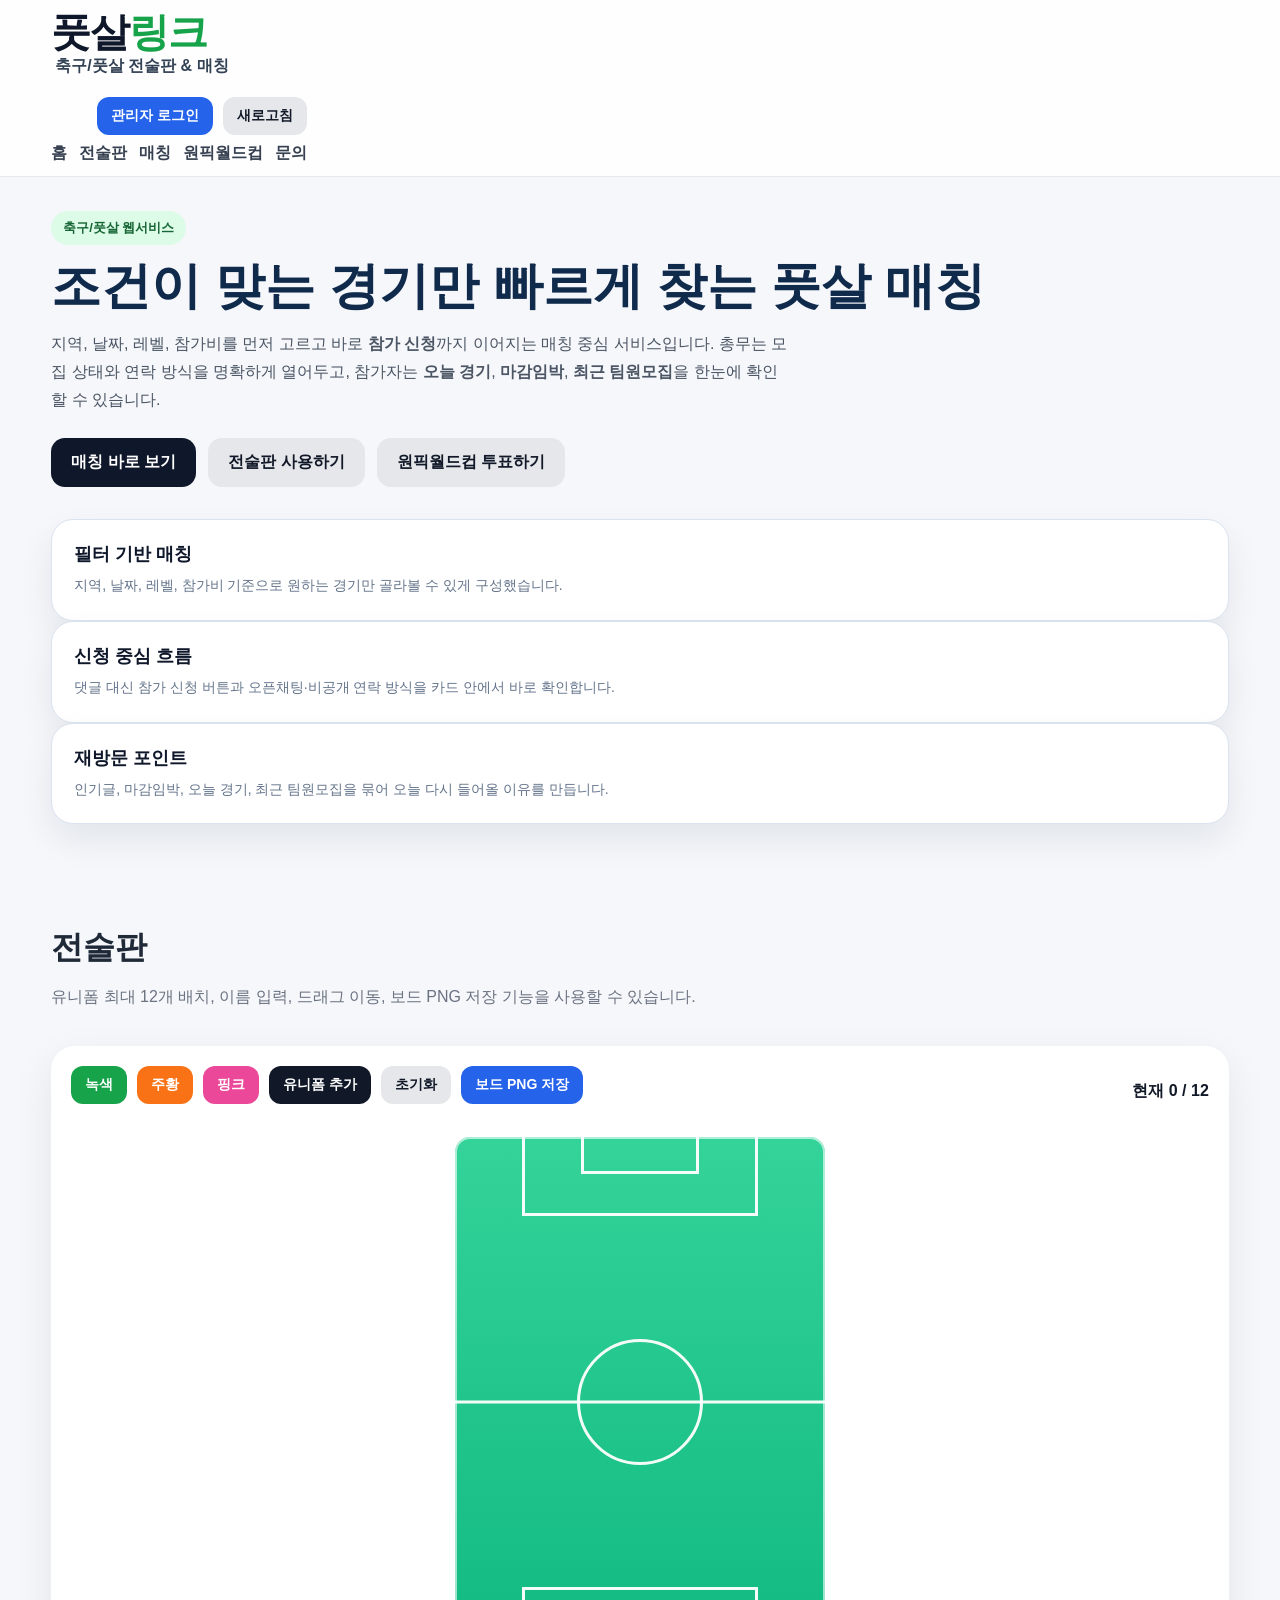
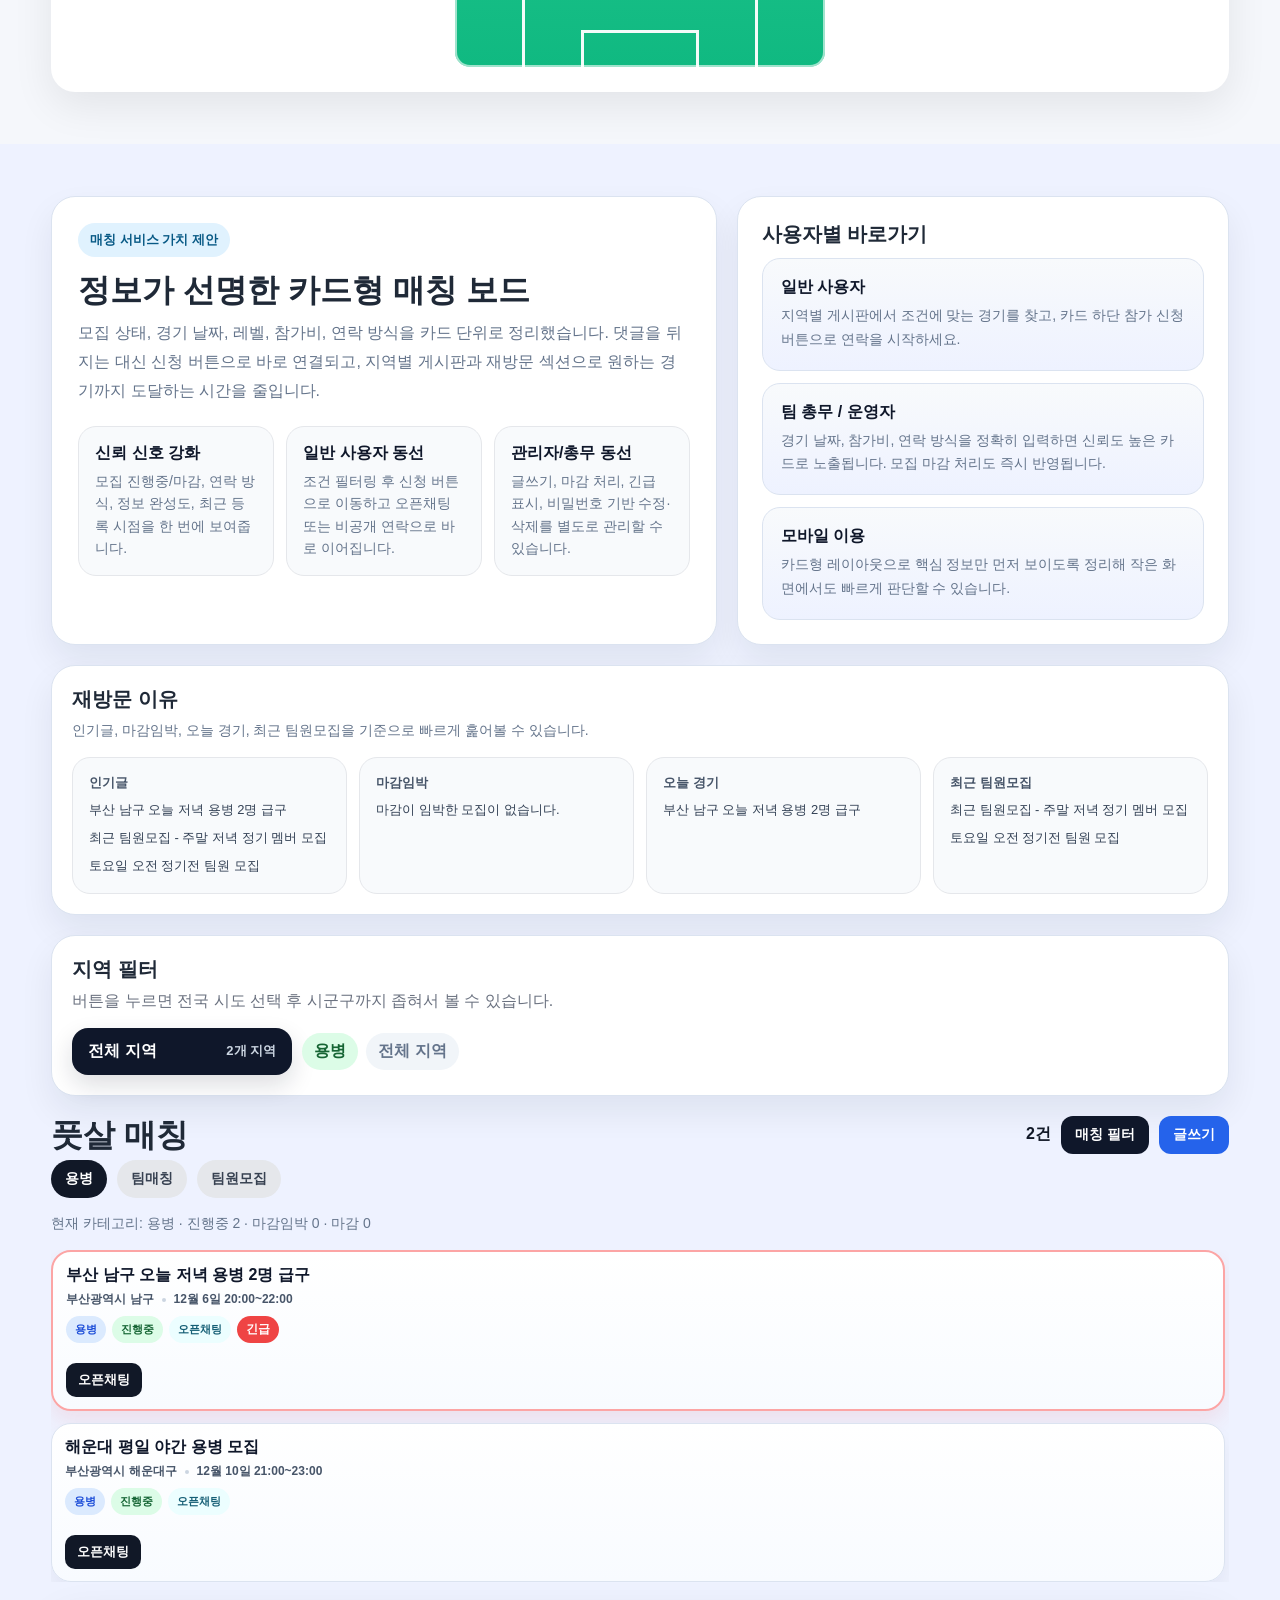
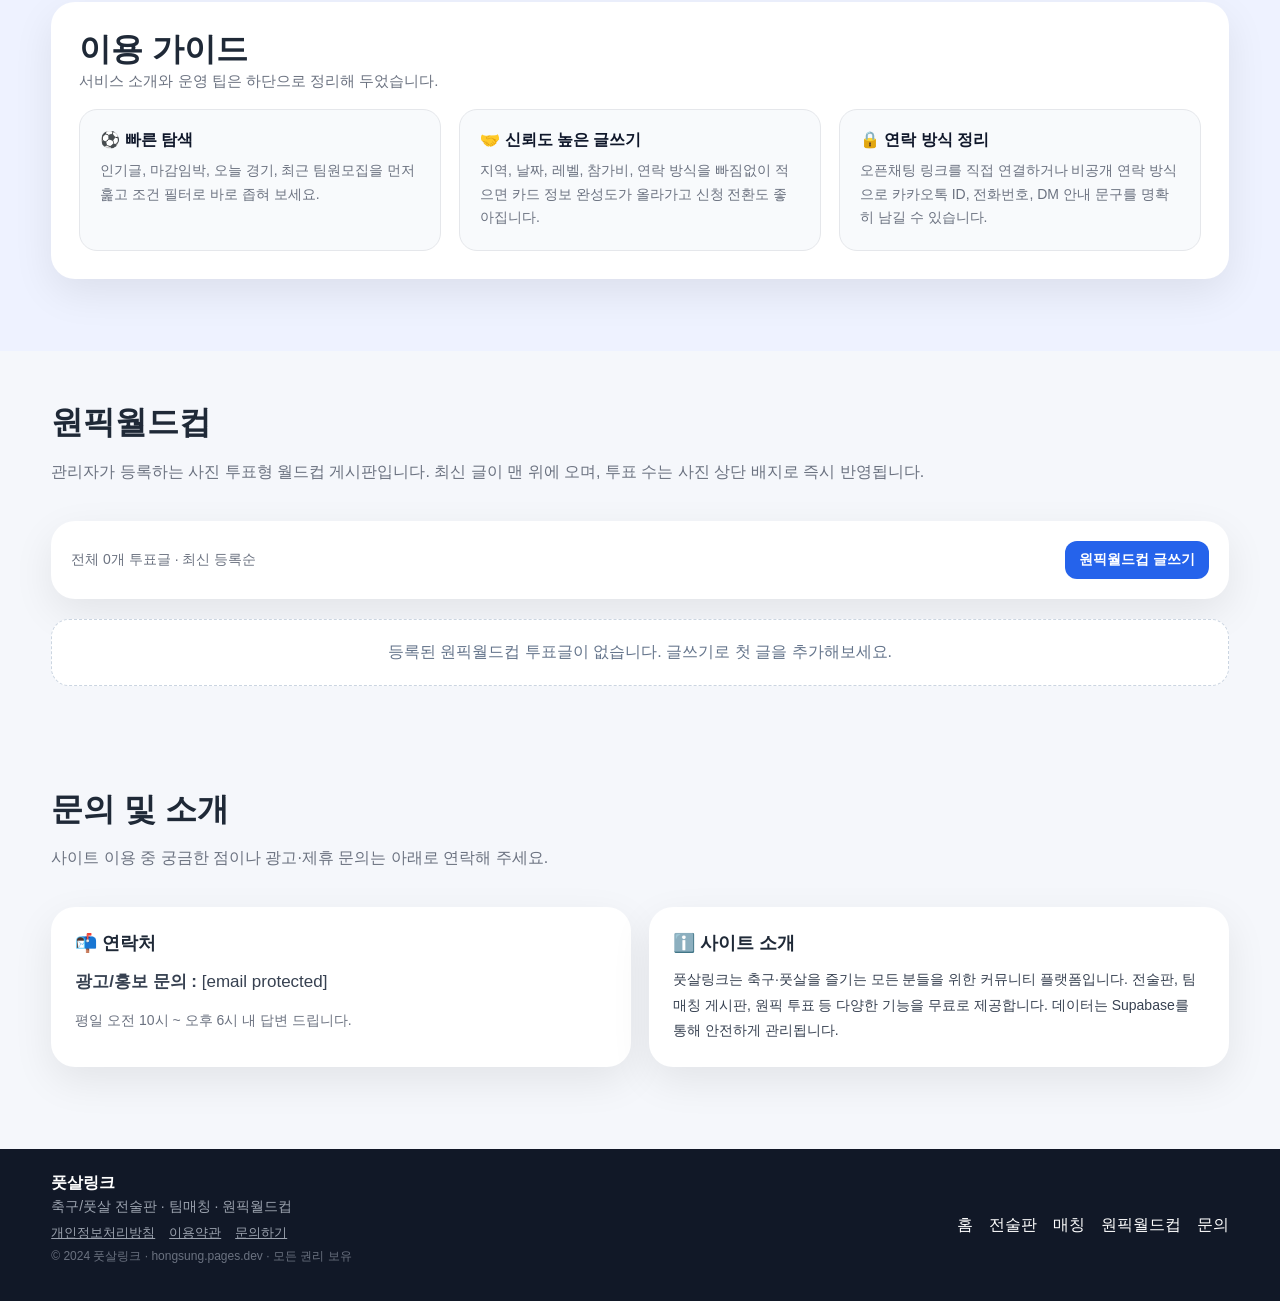
==== index.html @ 6d0330fb "Restore onepick CTA on hero" ====
<!DOCTYPE html>
<html lang="ko">
<head>
  <meta charset="UTF-8" />
  <meta name="viewport" content="width=device-width, initial-scale=1.0" />
  <title>풋살링크 | 축구/풋살 전술판 · 팀매칭 · 원픽월드컵</title>
  <meta name="description" content="풋살·축구 팀 총무를 위한 올인원 서비스. 전술판에서 유니폼을 배치하고, 용병·팀매칭·팀원모집 글을 올리고, 원픽 사진투표까지 한 곳에서. 부산·전국 풋살 커뮤니티." />
  <meta name="keywords" content="풋살,축구,풋살매칭,팀매칭,용병,팀원모집,전술판,풋살커뮤니티,부산풋살,풋살링크" />
  <meta name="author" content="풋살링크" />
  <meta name="robots" content="index, follow" />
  <!-- Open Graph -->
  <meta property="og:type" content="website" />
  <meta property="og:title" content="풋살링크 | 축구/풋살 전술판 · 팀매칭 · 원픽월드컵" />
  <meta property="og:description" content="풋살·축구 팀 총무를 위한 올인원 서비스. 전술판·매칭·사진투표를 한 곳에서." />
  <meta property="og:url" content="https://hongsung.pages.dev/" />
  <meta property="og:site_name" content="풋살링크" />
  <meta property="og:locale" content="ko_KR" />
  <!-- Google AdSense 승인 검토용 코드 -->
  <meta name="google-adsense-account" content="ca-pub-5995221323564371">
  <script async src="https://pagead2.googlesyndication.com/pagead/js/adsbygoogle.js?client=ca-pub-5995221323564371"
       crossorigin="anonymous"></script>
  <style>
    *{box-sizing:border-box}
    body{margin:0;font-family:Arial,"Apple SD Gothic Neo","Malgun Gothic",sans-serif;background:#f5f7fb;color:#1f2937}
    a{text-decoration:none;color:inherit}
    button,input,textarea,select{font:inherit}
    .container{width:min(1180px,92%);margin:0 auto}
    .site-header{background:#ffffffdd;backdrop-filter:blur(10px);border-bottom:1px solid #e5e7eb}
    .top-brand{display:flex;justify-content:space-between;align-items:flex-start;gap:20px;padding:14px 0 12px}
    .brand-stack{display:flex;flex-direction:column;gap:4px}
    .brand-3d{font-size:52px;font-weight:1000;letter-spacing:-1px;line-height:1;color:#0f172a;text-shadow:0 2px 0 rgba(255,255,255,.55)}
    .brand-3d .accent{color:#16a34a}
    .brand-sub{font-size:18px;font-weight:800;color:#334155;margin-left:4px}
    nav{display:flex;gap:18px;flex-wrap:wrap;padding-top:10px}
    nav a{font-weight:700;color:#374151}
    .header-right{display:flex;flex-direction:column;align-items:flex-end;gap:8px}
    .admin-bar{display:flex;align-items:center;gap:10px;flex-wrap:wrap}
    .admin-badge{font-size:13px;font-weight:800;color:#166534;background:#dcfce7;padding:6px 12px;border-radius:999px}
    .hero{padding:56px 0 34px}
    .hero-grid{display:grid;grid-template-columns:1fr;gap:30px;align-items:center}
    .badge{display:inline-block;background:#dcfce7;color:#166534;padding:8px 12px;border-radius:999px;font-size:13px;font-weight:800;margin-bottom:14px}
    h1{font-size:50px;line-height:1.1;margin:0 0 16px;color:#102a4b}
    h2{font-size:32px;line-height:1.2;margin:0 0 16px}
    h3{font-size:20px;margin:0 0 10px}
    .lead{font-size:18px;line-height:1.75;color:#4b5563;max-width:740px}
    .hero-actions{display:flex;gap:12px;flex-wrap:wrap;margin-top:24px}
    .btn{display:inline-flex;align-items:center;justify-content:center;padding:14px 20px;border-radius:14px;font-weight:800;border:none;cursor:pointer}
    .btn.primary{background:#0f172a;color:#fff}
    .btn.secondary{background:#e5e7eb;color:#111827}
    .btn.blue{background:#2563eb;color:#fff}
    .btn.red{background:#ef4444;color:#fff}
    .btn.green{background:#16a34a;color:#fff}
    .panel,.tactic-wrap,.board-list-card,.contact-box{background:#fff;border-radius:24px;box-shadow:0 14px 40px rgba(0,0,0,.08)}
    .section{padding:52px 0}
    .section.alt{background:#eef2ff}
    .section-head{display:flex;justify-content:space-between;align-items:end;gap:20px;margin-bottom:20px}
    .section-text{font-size:16px;color:#6b7280;line-height:1.7}
    .tactic-wrap{padding:20px}
    .board-head{display:flex;justify-content:space-between;align-items:center;gap:12px;flex-wrap:wrap;margin-bottom:14px}
    .controls{display:flex;gap:10px;flex-wrap:wrap;margin-bottom:14px}
    .small-btn{border:none;border-radius:12px;padding:10px 14px;font-size:14px;font-weight:800;cursor:pointer;background:#111827;color:#fff}
    .small-btn.gray{background:#e5e7eb;color:#111827}
    .small-btn.blue{background:#2563eb}
    .small-btn.red{background:#ef4444}
    .color-btn{border:none;border-radius:12px;padding:10px 14px;font-size:14px;font-weight:800;color:#fff;cursor:pointer}
    .green-btn{background:#16a34a}.orange-btn{background:#f97316}.pink-btn{background:#ec4899}
    .count{font-weight:800;color:#111827}
    .field-wrap{display:flex;justify-content:center}
    .field{position:relative;width:min(100%,520px);aspect-ratio:.72/1;min-height:720px;border-radius:20px;overflow:hidden;background:linear-gradient(180deg,#34d399 0%,#10b981 100%);border:5px solid #fff;box-shadow:inset 0 0 0 2px rgba(255,255,255,.6);user-select:none;touch-action:none}
    .field::before,.field::after{content:"";position:absolute;pointer-events:none}
    .field::before{top:50%;left:0;transform:translateY(-50%);width:100%;height:3px;background:rgba(255,255,255,.95)}
    .field::after{left:50%;top:50%;transform:translate(-50%,-50%);width:120px;height:120px;border:3px solid rgba(255,255,255,.95);border-radius:50%}
    .penalty,.goal-area{position:absolute;border:3px solid rgba(255,255,255,.95);pointer-events:none}
    .penalty.top{top:0;left:18%;width:64%;height:15%;border-top:none}
    .penalty.bottom{bottom:0;left:18%;width:64%;height:15%;border-bottom:none}
    .goal-area.top{top:0;left:34%;width:32%;height:7%;border-top:none}
    .goal-area.bottom{bottom:0;left:34%;width:32%;height:7%;border-bottom:none}
    .jersey{position:absolute;width:132px;height:146px;cursor:grab;touch-action:none;transform:translate(-50%,-50%);display:flex;align-items:center;justify-content:center;z-index:5}
    .jersey.dragging{cursor:grabbing;z-index:1000;filter:brightness(1.03)}
    .jersey-svg{width:100%;height:100%;filter:drop-shadow(0 8px 8px rgba(0,0,0,.2));pointer-events:none}
    .name-input{position:absolute;top:39%;left:50%;transform:translate(-50%,-50%);width:94px;border:none;background:transparent;text-align:center;font-size:16px;font-weight:900;color:#000;outline:none;z-index:2;padding:1px 2px;line-height:1}
    .name-input::placeholder{color:rgba(0,0,0,.5)}
    .match-shell{display:grid;grid-template-columns:320px 1fr;gap:20px}
    .board-list-card{padding:20px}
    .match-category{display:flex;gap:10px;flex-wrap:wrap;margin-bottom:14px}
    .chip{padding:10px 14px;border-radius:999px;background:#e5e7eb;color:#374151;font-weight:800;font-size:14px;cursor:pointer;border:none}
    .chip.on{background:#111827;color:#fff}
    .board-meta{font-size:14px;color:#6b7280;line-height:1.7;margin-bottom:14px}
    .board-list{display:grid;gap:12px;max-height:900px;overflow:auto;padding-right:4px}
    .post-item{border:1px solid #e5e7eb;border-radius:18px;padding:16px;background:#fff}
    .post-item.urgent{border:2px solid #ef4444;box-shadow:0 8px 20px rgba(239,68,68,.12)}
    .post-item h4{margin:0 0 8px;font-size:17px;display:flex;align-items:center;gap:8px;flex-wrap:wrap}
    .urgent-label{display:inline-flex;padding:5px 9px;border-radius:999px;background:#ef4444;color:#fff;font-size:12px;font-weight:900}
    .sub{font-size:13px;color:#6b7280;margin-bottom:8px;line-height:1.6}
    .post-item p{margin:0;color:#374151;line-height:1.65}
    .post-actions{display:flex;gap:8px;flex-wrap:wrap;margin-top:12px}
    .tiny-btn{border:none;border-radius:10px;padding:8px 12px;font-size:13px;font-weight:800;cursor:pointer;background:#e5e7eb;color:#111827}
    .tiny-btn.primary{background:#111827;color:#fff}
    .tiny-btn.red{background:#fee2e2;color:#991b1b}
    .post-comments{margin-top:14px;padding-top:12px;border-top:1px solid #e5e7eb}
    .comment{background:#f8fafc;border-radius:12px;padding:10px 12px;margin-top:8px;font-size:14px;line-height:1.6;color:#374151}
    .comment-form{display:flex;gap:8px;margin-top:10px}
    .comment-form input{flex:1;border:1px solid #d1d5db;border-radius:12px;padding:10px 12px}
    .board-empty{padding:22px;border:1px dashed #cbd5e1;border-radius:18px;background:#fff;color:#64748b;text-align:center}
    .worldcup-shell{display:grid;gap:20px}
    .worldcup-toolbar{display:flex;justify-content:space-between;align-items:center;gap:12px;flex-wrap:wrap}
    .worldcup-meta{font-size:14px;color:#6b7280;line-height:1.7}
    .worldcup-list{display:grid;gap:18px}
    .worldcup-card{padding:16px}
    .worldcup-top{display:flex;justify-content:space-between;align-items:flex-start;gap:10px;flex-wrap:wrap;margin-bottom:10px}
    .worldcup-top h3{margin:0 0 4px;font-size:20px}
    .worldcup-desc{margin:0;color:#4b5563;line-height:1.5;font-size:14px}
    .worldcup-status{display:inline-flex;align-items:center;justify-content:center;padding:7px 11px;border-radius:999px;font-size:12px;font-weight:900;white-space:nowrap}
    .worldcup-status.live{background:#dcfce7;color:#166534}
    .worldcup-status.pending{background:#dbeafe;color:#1d4ed8}
    .worldcup-status.closed{background:#fee2e2;color:#991b1b}
    .worldcup-info{display:grid;grid-template-columns:repeat(4,minmax(0,1fr));gap:8px;margin-bottom:10px}
    .worldcup-info-item{padding:10px 12px;border-radius:14px;background:#f8fafc;border:1px solid #e5e7eb}
    .worldcup-info-item strong{display:block;font-size:12px;color:#475569;margin-bottom:4px}
    .worldcup-info-item span{display:block;font-size:13px;font-weight:800;color:#0f172a;line-height:1.35}
    .worldcup-result{margin:0 0 10px;padding:10px 12px;border-radius:14px;background:#eff6ff;border:1px solid #bfdbfe;color:#1e3a8a;line-height:1.45;font-size:14px}
    .worldcup-grid{display:grid;grid-template-columns:repeat(4,minmax(0,1fr));gap:8px}
    .candidate-card{position:relative;border:none;border-radius:22px;overflow:hidden;background:#0f172a;color:#fff;cursor:pointer;text-align:left;padding:0;transition:transform .18s ease, box-shadow .18s ease;box-shadow:0 14px 28px rgba(15,23,42,.14)}
    .candidate-card:hover:not(:disabled){transform:translateY(-4px);box-shadow:0 18px 36px rgba(15,23,42,.2)}
    .candidate-card:disabled{cursor:not-allowed;opacity:.78}
    .candidate-media{position:relative;aspect-ratio:2/1;min-height:84px;padding:6px;background:linear-gradient(135deg,#e2e8f0,#cbd5e1);display:flex;align-items:center;justify-content:center}
    .candidate-media img{width:100%;height:100%;object-fit:contain;display:block;border-radius:16px;background:#fff}
    .candidate-placeholder{position:absolute;inset:0;display:flex;align-items:center;justify-content:center;font-size:18px;font-weight:900;background:linear-gradient(135deg,#1e293b,#334155);color:#e2e8f0}
    .vote-badge{position:absolute;top:10px;left:10px;z-index:2;display:inline-flex;align-items:center;gap:6px;padding:8px 12px;border-radius:999px;background:rgba(15,23,42,.88);backdrop-filter:blur(8px);font-size:13px;font-weight:900;color:#fff;box-shadow:0 10px 20px rgba(0,0,0,.22)}
    .candidate-body{padding:6px 8px 8px}
    .candidate-name{display:block;font-size:15px;font-weight:900;margin-bottom:3px}
    .candidate-caption{font-size:12px;color:#cbd5e1;line-height:1.3}
    .candidate-card:disabled .candidate-caption{color:#e2e8f0}
    .candidate-form-grid{display:grid;grid-template-columns:repeat(2,minmax(0,1fr));gap:12px}
    .candidate-fieldset{padding:14px;border:1px solid #e5e7eb;border-radius:18px;background:#f8fafc;display:grid;gap:10px}
    .candidate-fieldset legend{padding:0 6px;font-size:14px;font-weight:800;color:#374151}
    .field-note{font-size:12px;color:#64748b;line-height:1.5}
    .contact-box{padding:24px}
    .contact-box p{margin:0;color:#374151;line-height:1.8;font-size:17px}

    /* 관리자 투표 삭제 버튼 */
    .worldcup-admin-bar{display:flex;gap:8px;margin-top:14px;padding-top:12px;border-top:1px solid #e5e7eb}

    /* 원픽월드컵 댓글 */
    .wc-comments{margin-top:18px;padding-top:14px;border-top:1px solid #e5e7eb}
    .wc-comments-title{font-size:15px;font-weight:800;color:#374151;margin-bottom:10px}
    .wc-comment{background:#f8fafc;border-radius:12px;padding:10px 14px;margin-bottom:8px;font-size:14px;line-height:1.6;color:#374151;display:flex;justify-content:space-between;align-items:flex-start;gap:8px}
    .wc-comment-main{flex:1}
    .wc-comment-author{font-weight:800;color:#0f172a;margin-right:6px}
    .wc-comment-date{font-size:12px;color:#9ca3af}
    .wc-comment-del{border:none;background:none;cursor:pointer;color:#ef4444;font-size:13px;font-weight:800;padding:2px 6px;border-radius:6px;flex-shrink:0}
    .wc-comment-del:hover{background:#fee2e2}
    .wc-comment-form{display:flex;gap:8px;margin-top:10px;flex-wrap:wrap}
    .wc-comment-name{width:100px;border:1px solid #d1d5db;border-radius:12px;padding:10px 12px;font-size:14px;flex-shrink:0}
    .wc-comment-text{flex:1;min-width:120px;border:1px solid #d1d5db;border-radius:12px;padding:10px 12px;font-size:14px}
    .wc-comment-btn{border:none;border-radius:12px;padding:10px 16px;background:#0f172a;color:#fff;font-size:14px;font-weight:800;cursor:pointer;white-space:nowrap}
    .wc-loading{text-align:center;padding:30px;color:#9ca3af;font-size:15px}
    .wc-error{text-align:center;padding:20px;color:#ef4444;font-size:14px;font-weight:700}

    /* 로그인 모달 */
    .modal-backdrop{position:fixed;inset:0;background:rgba(15,23,42,.45);display:none;align-items:center;justify-content:center;padding:18px;z-index:100}
    .modal-backdrop.show{display:flex}
    .modal{width:min(760px,100%);max-height:min(85vh,920px);overflow:auto;background:#fff;border-radius:24px;box-shadow:0 20px 60px rgba(0,0,0,.18);padding:18px}
    .modal h3{margin:0}
    .modal-header{display:flex;align-items:center;justify-content:space-between;gap:12px;margin-bottom:14px;position:sticky;top:0;background:#fff;padding-bottom:10px;z-index:2}
    .modal-header-actions{display:flex;gap:8px;align-items:center;flex-wrap:wrap}
    .form-grid{display:grid;grid-template-columns:repeat(2,1fr);gap:12px}
    .field-box{display:flex;flex-direction:column;gap:6px}
    .field-box.full{grid-column:1/-1}
    .field-box label{font-size:14px;font-weight:800;color:#374151}
    .field-box input,.field-box textarea,.field-box select{border:1px solid #d1d5db;border-radius:14px;padding:12px 14px;background:#fff}
    .field-box textarea{min-height:110px;resize:vertical}
    .modal-actions{display:flex;justify-content:flex-end;gap:10px;margin-top:16px;flex-wrap:wrap}

    /* 관리자 로그인 모달 (작은 크기) */
    .login-modal{width:min(420px,100%);background:#fff;border-radius:24px;box-shadow:0 20px 60px rgba(0,0,0,.18);padding:28px}
    .login-modal h3{margin:0 0 20px;font-size:22px}
    .login-field{display:flex;flex-direction:column;gap:6px;margin-bottom:14px}
    .login-field label{font-size:14px;font-weight:800;color:#374151}
    .login-field input{border:1px solid #d1d5db;border-radius:14px;padding:12px 14px;background:#fff;font-size:15px}
    .login-error{color:#dc2626;font-size:13px;font-weight:700;margin-bottom:10px;display:none}
    .login-actions{display:flex;justify-content:flex-end;gap:10px;margin-top:6px}

    .site-footer{margin-top:30px;padding:24px 0;background:#111827;color:#fff}
    .footer-grid{display:flex;justify-content:space-between;align-items:center;gap:16px;flex-wrap:wrap}
    .footer-links{display:flex;gap:16px;flex-wrap:wrap}
    .footer-policy{display:flex;gap:14px;flex-wrap:wrap;font-size:13px;margin-top:8px}
    .footer-policy a{color:#9ca3af;text-decoration:underline}
    .footer-policy a:hover{color:#fff}
    .footer-copy{font-size:12px;color:#6b7280;margin-top:6px}

    /* 콘텐츠 가이드 섹션 */
    .guide-section{background:#fff;border-radius:24px;box-shadow:0 14px 40px rgba(0,0,0,.08);padding:28px;margin-bottom:20px}
    .guide-grid{display:grid;grid-template-columns:repeat(3,1fr);gap:18px;margin-top:18px}
    .guide-card{background:#f8fafc;border-radius:18px;padding:20px;border:1px solid #e5e7eb}
    .guide-card h4{font-size:16px;margin:0 0 8px;color:#0f172a;display:flex;align-items:center;gap:8px}
    .guide-card p{font-size:14px;color:#6b7280;line-height:1.7;margin:0}
    @media(max-width:768px){.guide-grid{grid-template-columns:1fr}}

    /* 팁/공지 배너 */
    /* 정책 모달 */
    .policy-modal-backdrop{position:fixed;inset:0;background:rgba(15,23,42,.5);display:none;align-items:center;justify-content:center;padding:18px;z-index:200}
    .policy-modal-backdrop.show{display:flex}
    .policy-modal{width:min(720px,100%);max-height:80vh;overflow-y:auto;background:#fff;border-radius:24px;box-shadow:0 20px 60px rgba(0,0,0,.2);padding:28px}
    .policy-modal h2{font-size:22px;margin:0 0 6px;color:#0f172a}
    .policy-modal .policy-date{font-size:13px;color:#9ca3af;margin-bottom:18px}
    .policy-modal h3{font-size:16px;margin:20px 0 8px;color:#1e3a8a}
    .policy-modal p,.policy-modal li{font-size:14px;color:#374151;line-height:1.8}
    .policy-modal ul{padding-left:20px;margin:8px 0}
    .policy-close{float:right;background:none;border:none;font-size:22px;cursor:pointer;color:#6b7280;margin-top:-4px}

    @media (max-width:980px){
      .hero-grid,.match-shell{grid-template-columns:1fr}
      h1{font-size:40px}
      h2{font-size:28px}
      .worldcup-info{grid-template-columns:repeat(2,minmax(0,1fr))}
    }
    @media(max-width:640px){
      .contact-grid-wrap{grid-template-columns:1fr !important}
    }
      .top-brand{flex-direction:column;align-items:flex-start;padding:12px 0}
      .brand-3d{font-size:40px}
      .brand-sub{font-size:16px}
      nav{gap:12px;padding-top:0}
      .hero{padding:34px 0 24px}
      .lead{font-size:16px}
      .field{width:min(100%,380px);min-height:540px}
      .jersey{width:116px;height:128px}
      .name-input{width:82px;font-size:15px}
      .form-grid{grid-template-columns:1fr}
      .modal{padding:16px;max-height:88vh}
      .modal-header{align-items:flex-start}
      .modal-header-actions{width:100%;justify-content:flex-end}
      .worldcup-info,.worldcup-grid,.candidate-form-grid{grid-template-columns:1fr}
      .candidate-media{min-height:180px;padding:14px}
      .worldcup-top h3{font-size:22px}
    }
    .value-strip{display:grid;grid-template-columns:repeat(3,minmax(0,1fr));gap:16px}
    .value-card{background:#fff;border-radius:22px;padding:22px;border:1px solid #dbe3f0;box-shadow:0 16px 34px rgba(15,23,42,.08)}
    .value-card strong{display:block;font-size:18px;color:#0f172a;margin-bottom:8px}
    .value-card p{margin:0;font-size:14px;line-height:1.7;color:#64748b}
    .match-dashboard{display:grid;gap:20px}
    .value-props{display:grid;grid-template-columns:1.15fr .85fr;gap:20px}
    .trust-panel,.user-flow-panel,.filters-panel,.insight-panel,.region-board-panel{background:#fff;border-radius:24px;border:1px solid #dbe3f0;box-shadow:0 16px 34px rgba(15,23,42,.07)}
    .trust-panel{padding:26px}
    .trust-kicker{display:inline-flex;align-items:center;gap:8px;padding:8px 12px;border-radius:999px;background:#e0f2fe;color:#075985;font-size:13px;font-weight:800;margin-bottom:14px}
    .trust-panel h2{margin-bottom:10px}
    .trust-panel p{margin:0;color:#64748b;line-height:1.8}
    .trust-points{display:grid;grid-template-columns:repeat(3,minmax(0,1fr));gap:12px;margin-top:20px}
    .trust-point{padding:16px;border-radius:18px;background:#f8fafc;border:1px solid #e5e7eb}
    .trust-point strong{display:block;margin-bottom:6px;color:#0f172a}
    .trust-point span{font-size:14px;line-height:1.6;color:#64748b}
    .user-flow-panel{padding:24px}
    .user-flow-grid{display:grid;gap:12px}
    .flow-card{padding:18px;border-radius:18px;background:linear-gradient(180deg,#f8fafc,#eef2ff);border:1px solid #dbe3f0}
    .flow-card strong{display:block;font-size:16px;color:#0f172a;margin-bottom:6px}
    .flow-card p{margin:0;font-size:14px;color:#64748b;line-height:1.7}
    .insight-panel{padding:20px}
    .insight-header{display:flex;justify-content:space-between;align-items:flex-end;gap:12px;flex-wrap:wrap;margin-bottom:16px}
    .insight-header p{margin:0;color:#64748b;font-size:14px;line-height:1.6}
    .insight-grid{display:grid;grid-template-columns:repeat(4,minmax(0,1fr));gap:12px}
    .insight-card{padding:16px;border-radius:18px;background:#f8fafc;border:1px solid #e5e7eb}
    .insight-card strong{display:block;font-size:13px;color:#475569;margin-bottom:8px}
    .insight-card ul{list-style:none;padding:0;margin:0;display:grid;gap:8px}
    .insight-card li{font-size:13px;line-height:1.55;color:#334155}
    .insight-card button{width:100%;border:none;background:none;padding:0;text-align:left;color:inherit;cursor:pointer}
    .region-board-panel{padding:20px}
    .region-board-list{display:grid;gap:14px}
    .region-selector{display:flex;gap:10px;flex-wrap:wrap;align-items:center}
    .region-selector-btn{display:inline-flex;align-items:center;justify-content:space-between;gap:10px;min-width:220px;padding:13px 16px;border:none;border-radius:16px;background:#0f172a;color:#fff;font-weight:800;cursor:pointer;box-shadow:0 10px 24px rgba(15,23,42,.14)}
    .region-selector-btn span{font-size:13px;color:#cbd5e1;font-weight:700}
    .region-selected{display:flex;gap:8px;flex-wrap:wrap}
    .region-chip{padding:8px 12px;border:none;border-radius:999px;background:#e2e8f0;color:#334155;font-weight:800}
    .region-chip.on{background:#dcfce7;color:#166534}
    .region-chip.muted{background:#f1f5f9;color:#64748b}
    .match-shell{display:grid;grid-template-columns:1fr;gap:20px}
    .filters-panel{padding:20px}
    .filters-title{display:flex;justify-content:space-between;align-items:center;gap:10px;margin-bottom:14px}
    .filters-title h3{margin:0}
    .filter-stack{display:grid;gap:12px}
    .filter-grid{display:grid;grid-template-columns:1fr 1fr;gap:10px}
    .filter-field{display:flex;flex-direction:column;gap:6px}
    .filter-field label{font-size:13px;font-weight:800;color:#475569}
    .filter-field input,.filter-field select{border:1px solid #cbd5e1;border-radius:14px;padding:11px 12px;background:#fff}
    .filter-help{font-size:13px;color:#64748b;line-height:1.6}
    .filter-actions{display:flex;gap:10px;flex-wrap:wrap}
    .filter-summary{padding:14px;border-radius:16px;background:#f8fafc;border:1px solid #e5e7eb;font-size:13px;line-height:1.7;color:#475569}
    .result-panel{display:grid;gap:14px}
    .result-toolbar{display:flex;justify-content:space-between;align-items:flex-start;gap:14px;flex-wrap:wrap}
    .result-toolbar p{margin:0;font-size:14px;line-height:1.7;color:#64748b}
    .result-toolbar-actions{display:flex;gap:10px;flex-wrap:wrap;align-items:center}
    .toolbar-filter-btn{display:inline-flex;align-items:center;justify-content:center;padding:10px 14px;border:none;border-radius:12px;background:#0f172a;color:#fff;font-size:14px;font-weight:800;cursor:pointer}
    .toolbar-write-btn{background:#2563eb;color:#fff}
    .toolbar-sub{display:grid;gap:12px}
    .post-item{border:1px solid #dbe3f0;border-radius:20px;padding:12px 13px;background:linear-gradient(180deg,#ffffff,#f8fbff);box-shadow:0 12px 20px rgba(15,23,42,.05);cursor:pointer;transition:transform .18s ease, box-shadow .18s ease, border-color .18s ease}
    .post-item:hover{transform:translateY(-2px);box-shadow:0 18px 28px rgba(15,23,42,.08);border-color:#bfd3ea}
    .post-item.urgent{border-color:#fca5a5;box-shadow:0 10px 20px rgba(239,68,68,.1)}
    .post-top{display:block}
    .post-top h4{margin:0;font-size:16px;line-height:1.4;font-weight:800;color:#0f172a}
    .post-badges{display:flex;gap:6px;flex-wrap:wrap;margin-top:7px}
    .post-badge{display:inline-flex;align-items:center;padding:6px 9px;border-radius:999px;font-size:11px;font-weight:900}
    .post-badge.board{background:#dbeafe;color:#1d4ed8}
    .post-badge.ongoing{background:#dcfce7;color:#166534}
    .post-badge.soon{background:#fef3c7;color:#92400e}
    .post-badge.closed{background:#fee2e2;color:#991b1b}
    .post-badge.ended{background:#e5e7eb;color:#475569}
    .post-badge.today{background:#ede9fe;color:#6d28d9}
    .post-badge.contact{background:#ecfeff;color:#155e75}
    .post-line{display:flex;gap:8px;flex-wrap:wrap;align-items:center}
    .post-line.meta{margin-top:5px;color:#475569;font-size:12px;font-weight:700;line-height:1.45}
    .post-line.meta .dot{width:4px;height:4px;border-radius:999px;background:#cbd5e1}
    .post-bottom{display:flex;gap:8px;justify-content:space-between;align-items:center;flex-wrap:wrap;margin-top:8px}
    .post-trust{display:flex;gap:8px;flex-wrap:wrap}
    .trust-chip{display:inline-flex;align-items:center;gap:6px;padding:8px 10px;border-radius:999px;background:#f8fafc;border:1px solid #e5e7eb;font-size:12px;font-weight:800;color:#334155}
    .post-actions{display:flex;gap:8px;flex-wrap:wrap;align-items:center;justify-content:flex-end}
    .post-action-group{display:flex;gap:8px;flex-wrap:wrap}
    .post-manage{display:flex;gap:8px;flex-wrap:wrap}
    .apply-note{font-size:13px;color:#64748b;line-height:1.6}
    .apply-note strong{color:#334155}
    .tiny-btn[disabled]{cursor:not-allowed;opacity:.5}
    .match-detail-grid{display:grid;gap:18px}
    .match-detail-head{display:flex;justify-content:space-between;align-items:flex-start;gap:14px;flex-wrap:wrap}
    .match-detail-head h3{font-size:24px;line-height:1.35}
    .match-detail-body{display:grid;grid-template-columns:repeat(2,minmax(0,1fr));gap:12px}
    .detail-card{padding:14px 16px;border-radius:18px;background:#f8fafc;border:1px solid #e5e7eb}
    .detail-card strong{display:block;font-size:12px;color:#64748b;margin-bottom:6px}
    .detail-card span{display:block;font-size:15px;font-weight:800;color:#0f172a;line-height:1.55}
    .detail-content{padding:18px;border-radius:20px;background:#fff;border:1px solid #e5e7eb;line-height:1.8;color:#334155;white-space:pre-wrap}
    .detail-footer{display:flex;justify-content:space-between;align-items:center;gap:12px;flex-wrap:wrap}
    .selector-modal{width:min(760px,100%);background:#fff;border-radius:28px;box-shadow:0 20px 60px rgba(0,0,0,.18);padding:22px}
    .selector-head{display:flex;justify-content:space-between;align-items:flex-start;gap:12px;flex-wrap:wrap;margin-bottom:16px}
    .selector-head p{margin:4px 0 0;font-size:14px;color:#64748b;line-height:1.6}
    .selector-grid{display:grid;grid-template-columns:220px 1fr;gap:16px}
    .selector-column{padding:16px;border-radius:22px;background:#f8fafc;border:1px solid #e5e7eb;display:grid;gap:10px;align-content:start}
    .selector-column h4{margin:0;font-size:15px}
    .selector-list{display:flex;flex-wrap:wrap;gap:8px}
    .selector-option{border:none;border-radius:14px;padding:10px 12px;background:#fff;color:#334155;font-size:14px;font-weight:800;cursor:pointer;border:1px solid #dbe3f0}
    .selector-option.on{background:#0f172a;color:#fff;border-color:#0f172a}
    .selector-actions{display:flex;justify-content:flex-end;gap:10px;flex-wrap:wrap;margin-top:16px}
    @media (max-width:980px){
      .value-strip,.trust-points,.value-props,.insight-grid,.match-detail-body,.selector-grid{grid-template-columns:1fr 1fr}
      .filters-panel{position:static}
    }
    @media (max-width:640px){
      .value-strip,.trust-points,.insight-grid,.filter-grid,.value-props,.match-detail-body,.selector-grid{grid-template-columns:1fr}
      .selector-column{padding:14px}
      .region-selector-btn{width:100%}
      .match-detail-head h3{font-size:21px}
    }

  </style>
</head>
<body>
  <header class="site-header">
    <div class="container top-brand">
      <div class="brand-stack">
        <div class="brand-3d">풋살<span class="accent">링크</span></div>
        <div class="brand-sub">축구/풋살 전술판 & 매칭</div>
      </div>
      <div class="header-right">
        <div class="admin-bar" id="adminBar">
          <span class="admin-badge" id="adminBadge" style="display:none;"></span>
          <button class="small-btn blue" id="loginBtn" style="display:none;">관리자 로그인</button>
          <button class="small-btn gray" id="logoutBtn" style="display:none;">로그아웃</button>
          <button class="small-btn gray" id="refreshBtn">새로고침</button>
        </div>
        <nav id="mainNav">
          <a href="#home">홈</a>
          <a href="#tactic">전술판</a>
          <a href="#matching">매칭</a>
          <a href="#onepick" id="navOnepick">원픽월드컵</a>
          <a href="#contact">문의</a>
        </nav>
      </div>
    </div>
  </header>

  <main id="home">
    <section class="hero">
      <div class="container hero-grid">
        <div>
          <span class="badge">축구/풋살 웹서비스</span>
          <h1>조건이 맞는 경기만 빠르게 찾는 풋살 매칭</h1>
          <p class="lead">
            지역, 날짜, 레벨, 참가비를 먼저 고르고 바로 <strong>참가 신청</strong>까지 이어지는 매칭 중심 서비스입니다.
            총무는 모집 상태와 연락 방식을 명확하게 열어두고, 참가자는 <strong>오늘 경기</strong>, <strong>마감임박</strong>, <strong>최근 팀원모집</strong>을 한눈에 확인할 수 있습니다.
          </p>
          <div class="hero-actions">
            <a class="btn primary" href="#matching">매칭 바로 보기</a>
            <a class="btn secondary" href="#tactic">전술판 사용하기</a>
            <a class="btn secondary" href="#onepick">원픽월드컵 투표하기</a>
          </div>
        </div>

      </div>
    </section>

    <section class="section" style="padding-top:8px;">
      <div class="container value-strip">
        <div class="value-card">
          <strong>필터 기반 매칭</strong>
          <p>지역, 날짜, 레벨, 참가비 기준으로 원하는 경기만 골라볼 수 있게 구성했습니다.</p>
        </div>
        <div class="value-card">
          <strong>신청 중심 흐름</strong>
          <p>댓글 대신 참가 신청 버튼과 오픈채팅·비공개 연락 방식을 카드 안에서 바로 확인합니다.</p>
        </div>
        <div class="value-card">
          <strong>재방문 포인트</strong>
          <p>인기글, 마감임박, 오늘 경기, 최근 팀원모집을 묶어 오늘 다시 들어올 이유를 만듭니다.</p>
        </div>
      </div>
    </section>

    <section class="section" id="tactic">
      <div class="container">
        <div class="section-head">
          <div>
            <h2>전술판</h2>
            <p class="section-text">유니폼 최대 12개 배치, 이름 입력, 드래그 이동, 보드 PNG 저장 기능을 사용할 수 있습니다.</p>
          </div>
        </div>
        <div class="tactic-wrap">
          <div class="board-head">
            <div class="controls">
              <button class="color-btn green-btn" data-color="green">녹색</button>
              <button class="color-btn orange-btn" data-color="orange">주황</button>
              <button class="color-btn pink-btn" data-color="pink">핑크</button>
              <button class="small-btn" id="addBtn">유니폼 추가</button>
              <button class="small-btn gray" id="resetBtn">초기화</button>
              <button class="small-btn blue" id="downloadBtn">보드 PNG 저장</button>
            </div>
            <div class="count" id="counter">현재 0 / 12</div>
          </div>
          <div class="field-wrap">
            <div class="field" id="field">
              <div class="penalty top"></div>
              <div class="penalty bottom"></div>
              <div class="goal-area top"></div>
              <div class="goal-area bottom"></div>
            </div>
          </div>
        </div>
      </div>
    </section>

    <section class="section alt" id="matching">
      <div class="container match-dashboard">
        <div class="value-props">
          <div class="trust-panel">
            <span class="trust-kicker">매칭 서비스 가치 제안</span>
            <h2>정보가 선명한 카드형 매칭 보드</h2>
            <p>모집 상태, 경기 날짜, 레벨, 참가비, 연락 방식을 카드 단위로 정리했습니다. 댓글을 뒤지는 대신 신청 버튼으로 바로 연결되고, 지역별 게시판과 재방문 섹션으로 원하는 경기까지 도달하는 시간을 줄입니다.</p>
            <div class="trust-points">
              <div class="trust-point">
                <strong>신뢰 신호 강화</strong>
                <span>모집 진행중/마감, 연락 방식, 정보 완성도, 최근 등록 시점을 한 번에 보여줍니다.</span>
              </div>
              <div class="trust-point">
                <strong>일반 사용자 동선</strong>
                <span>조건 필터링 후 신청 버튼으로 이동하고 오픈채팅 또는 비공개 연락으로 바로 이어집니다.</span>
              </div>
              <div class="trust-point">
                <strong>관리자/총무 동선</strong>
                <span>글쓰기, 마감 처리, 긴급 표시, 비밀번호 기반 수정·삭제를 별도로 관리할 수 있습니다.</span>
              </div>
            </div>
          </div>
          <div class="user-flow-panel">
            <h3>사용자별 바로가기</h3>
            <div class="user-flow-grid">
              <div class="flow-card">
                <strong>일반 사용자</strong>
                <p>지역별 게시판에서 조건에 맞는 경기를 찾고, 카드 하단 참가 신청 버튼으로 연락을 시작하세요.</p>
              </div>
              <div class="flow-card">
                <strong>팀 총무 / 운영자</strong>
                <p>경기 날짜, 참가비, 연락 방식을 정확히 입력하면 신뢰도 높은 카드로 노출됩니다. 모집 마감 처리도 즉시 반영됩니다.</p>
              </div>
              <div class="flow-card">
                <strong>모바일 이용</strong>
                <p>카드형 레이아웃으로 핵심 정보만 먼저 보이도록 정리해 작은 화면에서도 빠르게 판단할 수 있습니다.</p>
              </div>
            </div>
          </div>
        </div>

        <div class="insight-panel">
          <div class="insight-header">
            <div>
              <h3 style="margin:0 0 6px;">재방문 이유</h3>
              <p>인기글, 마감임박, 오늘 경기, 최근 팀원모집을 기준으로 빠르게 훑어볼 수 있습니다.</p>
            </div>
          </div>
          <div class="insight-grid" id="insightList"></div>
        </div>

        <div class="region-board-panel">
          <div class="section-head" style="margin-bottom:14px;align-items:center;">
            <div>
              <h3 style="margin:0 0 4px;">지역 필터</h3>
              <p class="section-text" style="margin:0;">버튼을 누르면 전국 시도 선택 후 시군구까지 좁혀서 볼 수 있습니다.</p>
            </div>
          </div>
          <div class="region-board-list" id="regionBoardList"></div>
        </div>

        <div class="match-shell">
          <div class="result-panel">
            <div class="result-toolbar">
              <div class="toolbar-sub">
                <div>
                  <h2 style="margin-bottom:6px;">풋살 매칭</h2>
                  <div class="match-category">
                    <button class="chip on" data-board="mercenary">용병</button>
                    <button class="chip" data-board="matching">팀매칭</button>
                    <button class="chip" data-board="recruit">팀원모집</button>
                  </div>
                  <p id="boardMeta">현재 카테고리: 용병</p>
                </div>
              </div>
              <div class="result-toolbar-actions">
                <span class="count" id="resultCount">0건</span>
                <button type="button" class="toolbar-filter-btn" id="openFilterBtn">매칭 필터</button>
                <button type="button" class="small-btn toolbar-write-btn" id="toolbarWriteBtn">글쓰기</button>
              </div>
            </div>
            <div class="board-list" id="postList"></div>
          </div>
        </div>

        <div class="modal-backdrop" id="filterModalBackdrop">
          <div class="selector-modal filters-panel">
            <div class="filters-title">
              <h3>매칭 필터</h3>
              <span class="count" id="filterModalCount">조건 선택</span>
            </div>
            <div class="filter-stack">
              <div class="filter-grid">
                <div class="filter-field">
                  <label for="filterDateInput">날짜</label>
                  <input type="date" id="filterDateInput" />
                </div>
                <div class="filter-field">
                  <label for="filterStatusInput">상태</label>
                  <select id="filterStatusInput">
                    <option value="all">전체</option>
                    <option value="ongoing">진행중</option>
                    <option value="soon">마감임박</option>
                    <option value="closed">마감</option>
                  </select>
                </div>
              </div>
              <div class="filter-grid">
                <div class="filter-field">
                  <label for="filterLevelInput">레벨</label>
                  <select id="filterLevelInput">
                    <option value="all">전체</option>
                    <option value="초보 환영">초보 환영</option>
                    <option value="초중급">초중급</option>
                    <option value="중급">중급</option>
                    <option value="상급">상급</option>
                  </select>
                </div>
                <div class="filter-field">
                  <label for="filterFeeInput">참가비</label>
                  <select id="filterFeeInput">
                    <option value="all">전체</option>
                    <option value="free">무료</option>
                    <option value="low">1만원 이하</option>
                    <option value="high">1만원 초과</option>
                    <option value="negotiable">협의</option>
                  </select>
                </div>
              </div>
              <div class="filter-actions">
                <button class="small-btn" id="writeBtn">글쓰기</button>
                <button class="small-btn gray" id="resetFilterBtn">필터 초기화</button>
                <button class="small-btn gray" id="closeFilterBtn">닫기</button>
              </div>
              <div class="filter-summary" id="filterSummary">조건을 선택하면 해당하는 경기만 카드로 정리됩니다.</div>
              <div class="filter-help">매칭 필터 버튼으로 조건을 열고, 글쓰기는 상단 툴바에서 바로 이동할 수 있습니다.</div>
            </div>
          </div>
        </div>

        <div class="guide-section">
          <h2 style="margin:0 0 4px;">이용 가이드</h2>
          <p style="font-size:15px;color:#6b7280;margin:0;">서비스 소개와 운영 팁은 하단으로 정리해 두었습니다.</p>
          <div class="guide-grid">
            <div class="guide-card">
              <h4>⚽ 빠른 탐색</h4>
              <p>인기글, 마감임박, 오늘 경기, 최근 팀원모집을 먼저 훑고 조건 필터로 바로 좁혀 보세요.</p>
            </div>
            <div class="guide-card">
              <h4>🤝 신뢰도 높은 글쓰기</h4>
              <p>지역, 날짜, 레벨, 참가비, 연락 방식을 빠짐없이 적으면 카드 정보 완성도가 올라가고 신청 전환도 좋아집니다.</p>
            </div>
            <div class="guide-card">
              <h4>🔒 연락 방식 정리</h4>
              <p>오픈채팅 링크를 직접 연결하거나 비공개 연락 방식으로 카카오톡 ID, 전화번호, DM 안내 문구를 명확히 남길 수 있습니다.</p>
            </div>
          </div>
        </div>

      </div>
    </section>


    <section class="section" id="onepick">
      <div class="container">
        <div class="section-head">
          <div>
            <h2>원픽월드컵</h2>
            <p class="section-text">관리자가 등록하는 사진 투표형 월드컵 게시판입니다. 최신 글이 맨 위에 오며, 투표 수는 사진 상단 배지로 즉시 반영됩니다.</p>
          </div>
        </div>
        <div class="worldcup-shell">
          <div class="board-list-card worldcup-toolbar">
            <div class="worldcup-meta" id="worldcupMeta">관리자 등록 전용 4강 사진투표 게시판</div>
            <button class="small-btn blue" id="worldcupWriteBtn">원픽월드컵 글쓰기</button>
          </div>
          <div class="worldcup-list" id="worldcupList"></div>
        </div>
      </div>
    </section>

    <section class="section" id="contact">
      <div class="container">
        <div class="section-head">
          <div><h2>문의 및 소개</h2>
          <p class="section-text">사이트 이용 중 궁금한 점이나 광고·제휴 문의는 아래로 연락해 주세요.</p>
          </div>
        </div>
        <div style="display:grid;grid-template-columns:1fr 1fr;gap:18px;flex-wrap:wrap;" class="contact-grid-wrap">
          <div class="contact-box">
            <h3 style="margin:0 0 12px;font-size:18px;">📬 연락처</h3>
            <p><strong>광고/홍보 문의 :</strong> <a href="/cdn-cgi/l/email-protection" class="__cf_email__" data-cfemail="4b383e22252c7f7e7d7a0b2c262a222765282426">[email&#160;protected]</a></p>
            <p style="margin-top:10px;font-size:14px;color:#6b7280;">평일 오전 10시 ~ 오후 6시 내 답변 드립니다.</p>
          </div>
          <div class="contact-box">
            <h3 style="margin:0 0 12px;font-size:18px;">ℹ️ 사이트 소개</h3>
            <p style="font-size:14px;line-height:1.8;">풋살링크는 축구·풋살을 즐기는 모든 분들을 위한 커뮤니티 플랫폼입니다. 전술판, 팀 매칭 게시판, 원픽 투표 등 다양한 기능을 무료로 제공합니다. 데이터는 Supabase를 통해 안전하게 관리됩니다.</p>
          </div>
        </div>
      </div>
    </section>
  </main>

  <footer class="site-footer">
    <div class="container footer-grid">
      <div>
        <strong style="font-size:16px;">풋살링크</strong>
        <p style="margin:4px 0 0;font-size:14px;color:#9ca3af;">축구/풋살 전술판 · 팀매칭 · 원픽월드컵</p>
        <div class="footer-policy">
          <a href="#" onclick="showPolicy('privacy');return false;">개인정보처리방침</a>
          <a href="#" onclick="showPolicy('terms');return false;">이용약관</a>
          <a href="#contact">문의하기</a>
        </div>
        <p class="footer-copy">© 2024 풋살링크 · hongsung.pages.dev · 모든 권리 보유</p>
      </div>
      <div class="footer-links">
        <a href="#home">홈</a>
        <a href="#tactic">전술판</a>
        <a href="#matching">매칭</a>
        <a href="#onepick">원픽월드컵</a>
        <a href="#contact">문의</a>
      </div>
    </div>
  </footer>

  <!-- 개인정보처리방침 모달 -->
  <div class="policy-modal-backdrop" id="privacyModal">
    <div class="policy-modal">
      <button class="policy-close" onclick="closePolicy('privacy')">✕</button>
      <h2>개인정보처리방침</h2>
      <p class="policy-date">시행일: 2024년 1월 1일</p>
      <h3>1. 개인정보 수집 항목 및 목적</h3>
      <p>풋살링크(이하 "사이트")는 서비스 제공을 위해 아래와 같이 최소한의 정보를 수집합니다.</p>
      <ul>
        <li>매칭 게시판 글쓰기: 작성자 닉네임, 게시글 내용 (회원가입 없음)</li>
        <li>댓글 작성: 닉네임, 댓글 내용</li>
        <li>원픽월드컵 투표: 투표 선택 내역 (개인 식별 정보 미수집)</li>
      </ul>
      <h3>2. 개인정보 보유 및 이용 기간</h3>
      <p>수집된 게시글 및 댓글 정보는 이용자가 삭제하거나 운영자가 삭제할 때까지 보유합니다. 서비스 종료 시 즉시 파기합니다.</p>
      <h3>3. 개인정보 제3자 제공</h3>
      <p>사이트는 이용자의 개인정보를 외부에 제공하지 않습니다. 다만 법령에 의거한 수사기관 요청이 있을 경우 예외로 합니다.</p>
      <h3>4. 데이터 보관</h3>
      <p>게시 데이터는 Supabase(미국 소재 클라우드 서비스)를 통해 저장·관리됩니다. Supabase의 보안 정책은 <a href="https://supabase.com/privacy" target="_blank" rel="noopener">supabase.com/privacy</a>에서 확인할 수 있습니다.</p>
      <h3>5. 이용자의 권리</h3>
      <p>이용자는 자신이 작성한 게시글 및 댓글을 언제든지 삭제할 수 있습니다. 삭제가 어려울 경우 문의 이메일로 요청하면 즉시 처리해 드립니다.</p>
      <h3>6. 문의처</h3>
      <p>개인정보 관련 문의: <strong>suing4561@gmail.com</strong></p>
      <div style="margin-top:20px;text-align:right;">
        <button class="btn primary" onclick="closePolicy('privacy')">확인</button>
      </div>
    </div>
  </div>

  <!-- 이용약관 모달 -->
  <div class="policy-modal-backdrop" id="termsModal">
    <div class="policy-modal">
      <button class="policy-close" onclick="closePolicy('terms')">✕</button>
      <h2>이용약관</h2>
      <p class="policy-date">시행일: 2024년 1월 1일</p>
      <h3>제1조 (목적)</h3>
      <p>본 약관은 풋살링크(hongsung.pages.dev, 이하 "사이트")가 제공하는 축구·풋살 관련 커뮤니티 서비스의 이용 조건 및 절차를 규정합니다.</p>
      <h3>제2조 (서비스 내용)</h3>
      <ul>
        <li>전술판: 축구·풋살 유니폼 배치 및 이미지 저장 기능</li>
        <li>매칭 게시판: 용병·팀매칭·팀원모집 게시글 작성·수정·삭제·댓글</li>
        <li>원픽월드컵: 사진 후보 투표 및 댓글 기능</li>
      </ul>
      <h3>제3조 (이용자 의무)</h3>
      <ul>
        <li>타인의 명예를 훼손하거나 모욕적인 내용의 게시글을 작성해서는 안 됩니다.</li>
        <li>허위 정보, 스팸성 광고 게시글 작성을 금지합니다.</li>
        <li>저작권법을 위반하는 콘텐츠를 게시해서는 안 됩니다.</li>
        <li>사이트의 정상적인 운영을 방해하는 행위를 해서는 안 됩니다.</li>
      </ul>
      <h3>제4조 (게시물 관리)</h3>
      <p>운영자는 약관에 위배되는 게시물을 사전 통보 없이 삭제할 수 있습니다. 반복 위반 시 해당 IP의 접근을 차단할 수 있습니다.</p>
      <h3>제5조 (서비스 변경 및 종료)</h3>
      <p>사이트는 서비스의 전부 또는 일부를 운영상 필요에 따라 변경하거나 종료할 수 있습니다. 서비스 종료 시 사전에 공지합니다.</p>
      <h3>제6조 (면책사항)</h3>
      <p>사이트는 이용자가 게시한 매칭 정보의 정확성, 매칭 성사 여부에 대해 책임을 지지 않습니다. 이용자 간 분쟁은 당사자가 직접 해결해야 합니다.</p>
      <div style="margin-top:20px;text-align:right;">
        <button class="btn primary" onclick="closePolicy('terms')">확인</button>
      </div>
    </div>
  </div>

  <!-- 관리자 로그인 모달 -->
  <div class="modal-backdrop" id="loginModalBackdrop">
    <div class="login-modal">
      <h3>🔐 관리자 로그인</h3>
      <div class="login-error" id="loginError">이메일 또는 비밀번호가 올바르지 않습니다.</div>
      <div class="login-field">
        <label for="loginEmail">이메일</label>
        <input type="email" id="loginEmail" placeholder="이메일 입력" autocomplete="email" />
      </div>
      <div class="login-field">
        <label for="loginPassword">비밀번호</label>
        <input type="password" id="loginPassword" placeholder="비밀번호 입력" autocomplete="current-password" />
      </div>
      <div class="login-actions">
        <button class="btn secondary" id="loginCancelBtn">취소</button>
        <button class="btn primary" id="loginSubmitBtn">로그인</button>
      </div>
    </div>
  </div>

  <!-- 매칭 글쓰기/수정 모달 -->
  <div class="modal-backdrop" id="modalBackdrop">
    <div class="modal">
      <h3 id="modalTitle">글쓰기</h3>
      <form id="postForm">
        <div class="form-grid">
          <div class="field-box">
            <label for="authorInput">작성자</label>
            <input id="authorInput" required maxlength="20" placeholder="이름 입력" />
          </div>
          <div class="field-box">
            <label for="titleInput">제목</label>
            <input id="titleInput" required maxlength="80" placeholder="예: 부산 수영구 오늘 저녁 2명 구합니다" />
          </div>
          <div class="field-box">
            <label for="regionInput">지역</label>
            <input id="regionInput" maxlength="40" placeholder="예: 부산 남구" />
          </div>
          <div class="field-box">
            <label for="matchDateInput">경기 날짜</label>
            <input id="matchDateInput" type="date" />
          </div>
          <div class="field-box">
            <label for="timeInput">시간</label>
            <input id="timeInput" maxlength="40" placeholder="예: 20:00~22:00" />
          </div>
          <div class="field-box">
            <label for="deadlineInput">모집 마감일</label>
            <input id="deadlineInput" type="date" />
          </div>
          <div class="field-box">
            <label for="levelInput">레벨</label>
            <select id="levelInput">
              <option value="">선택</option>
              <option>초보 환영</option>
              <option>초중급</option>
              <option>중급</option>
              <option>상급</option>
            </select>
          </div>
          <div class="field-box">
            <label for="feeInput">참가비/회비</label>
            <input id="feeInput" maxlength="30" placeholder="예: 10000원 / 무료 / 협의" />
          </div>
          <div class="field-box full" id="urgentBox" style="display:none;">
            <label for="urgentInput">긴급 표시</label>
            <select id="urgentInput">
              <option value="false">일반글</option>
              <option value="true">긴급</option>
            </select>
          </div>
          <div class="field-box">
            <label for="contactTypeInput">연락 방식</label>
            <select id="contactTypeInput">
              <option value="openchat">오픈채팅</option>
              <option value="private">비공개 연락</option>
              <option value="private_phone">비공개 전화번호</option>
              <option value="phone">전화문자</option>
            </select>
          </div>
          <div class="field-box">
            <label for="contactValueInput">연락 정보</label>
            <input id="contactValueInput" maxlength="120" placeholder="URL, 카카오톡 ID, 전화번호 등" />
          </div>
          <div class="field-box full">
            <label for="contactNoteInput">연락 안내</label>
            <input id="contactNoteInput" maxlength="120" placeholder="예: 참가 신청 후 포지션과 인원수를 보내 주세요" />
          </div>
          <div class="field-box full">
            <label for="closedInput">모집 상태</label>
            <select id="closedInput">
              <option value="false">진행중</option>
              <option value="true">마감</option>
            </select>
          </div>
          <div class="field-box full">
            <label for="contentInput">내용</label>
            <textarea id="contentInput" required placeholder="구장, 인원, 포지션, 경기 방식 등 참가자가 바로 판단할 수 있게 적어주세요."></textarea>
          </div>
          <div class="field-box full">
            <label for="postPasswordInput">비밀번호 (4자리 숫자)</label>
            <input id="postPasswordInput" type="password" inputmode="numeric" maxlength="4" placeholder="수정/삭제용 4자리 숫자" />
          </div>
        </div>
        <div class="modal-actions">
          <button type="button" class="btn secondary" id="cancelBtn">취소</button>
          <button type="submit" class="btn primary">저장</button>
        </div>
      </form>
    </div>
  </div>

  <!-- 매칭 상세 모달 -->
  <div class="modal-backdrop" id="matchDetailBackdrop">
    <div class="modal">
      <div class="modal-header">
        <h3>매칭 상세</h3>
        <div class="modal-header-actions">
          <button type="button" class="btn secondary" id="matchDetailCloseBtn">닫기</button>
        </div>
      </div>
      <div id="matchDetailBody"></div>
    </div>
  </div>

  <!-- 지역 선택 모달 -->
  <div class="modal-backdrop" id="regionModalBackdrop">
    <div class="selector-modal">
      <div class="selector-head">
        <div>
          <h3 style="margin:0;">지역 선택</h3>
          <p>먼저 시도를 고른 뒤, 필요한 경우 시군구까지 선택해 필터를 좁히세요.</p>
        </div>
      </div>
      <div class="selector-grid">
        <div class="selector-column">
          <h4>시도</h4>
          <div class="selector-list" id="provinceList"></div>
        </div>
        <div class="selector-column">
          <h4>시군구</h4>
          <div class="selector-list" id="districtList"></div>
        </div>
      </div>
      <div class="selector-actions">
        <button type="button" class="btn secondary" id="resetRegionBtn">전체 지역</button>
        <button type="button" class="btn primary" id="closeRegionBtn">선택 완료</button>
      </div>
    </div>
  </div>

  <!-- 원픽월드컵 등록 모달 -->
  <div class="modal-backdrop" id="worldcupModalBackdrop">
    <div class="modal">
      <form id="worldcupForm">
        <div class="modal-header">
          <h3 id="worldcupModalTitle">원픽월드컵 글쓰기</h3>
          <div class="modal-header-actions">
            <button type="submit" class="btn primary" id="worldcupSubmitBtn">글 올리기</button>
          </div>
        </div>
        <div class="form-grid">
          <div class="field-box">
            <label for="worldcupTitleInput">제목</label>
            <input id="worldcupTitleInput" required maxlength="80" placeholder="예: 2026 유니폼 원픽 월드컵" />
          </div>
          <div class="field-box">
            <label for="worldcupCreatedAtInput">작성일</label>
            <input id="worldcupCreatedAtInput" type="datetime-local" required />
          </div>
          <div class="field-box full">
            <label for="worldcupDescriptionInput">설명 / 투표 질문</label>
            <textarea id="worldcupDescriptionInput" required placeholder="예: 4개국 중 월드컵 16강에 올라갈 팀은?"></textarea>
          </div>
          <div class="field-box">
            <label for="worldcupStartInput">투표 시작일</label>
            <input id="worldcupStartInput" type="datetime-local" required />
          </div>
          <div class="field-box">
            <label for="worldcupEndInput">투표 종료일</label>
            <input id="worldcupEndInput" type="datetime-local" required />
          </div>
          <div class="field-box full">
            <label for="worldcupResultInput">결과 요약 텍스트</label>
            <textarea id="worldcupResultInput" required placeholder="종료 후 보여줄 결과 요약 또는 진행 중 안내 문구 입력"></textarea>
          </div>
          <div class="field-box full">
            <label for="worldcupPasswordInput">비밀번호 (4자리 숫자)</label>
            <input id="worldcupPasswordInput" type="password" inputmode="numeric" maxlength="4" placeholder="수정/삭제용 4자리 숫자" />
          </div>
          <div class="field-box full">
            <label>후보 (최대 4개, 이름·사진·하단 글자 입력 가능)</label>
            <div class="candidate-form-grid">
              <fieldset class="candidate-fieldset">
                <legend>후보 1</legend>
                <input class="candidate-name-input" required maxlength="30" placeholder="후보 이름 (예: 한국)" />
                <input class="candidate-image-input" type="file" accept="image/*" />
                <input class="candidate-caption-input" maxlength="60" placeholder="사진 하단 글자 (예: 아시아 대표)" />
                <input class="candidate-vote-input" type="number" min="0" step="1" placeholder="현재 투표 수" />
                <div class="field-note">사진은 선택 사항입니다.</div>
              </fieldset>
              <fieldset class="candidate-fieldset">
                <legend>후보 2</legend>
                <input class="candidate-name-input" required maxlength="30" placeholder="후보 이름 (예: 남아프리카공화국)" />
                <input class="candidate-image-input" type="file" accept="image/*" />
                <input class="candidate-caption-input" maxlength="60" placeholder="사진 하단 글자 (예: 아프리카 대표)" />
                <input class="candidate-vote-input" type="number" min="0" step="1" placeholder="현재 투표 수" />
                <div class="field-note">사진은 선택 사항입니다.</div>
              </fieldset>
              <fieldset class="candidate-fieldset">
                <legend>후보 3</legend>
                <input class="candidate-name-input" required maxlength="30" placeholder="후보 이름" />
                <input class="candidate-image-input" type="file" accept="image/*" />
                <input class="candidate-caption-input" maxlength="60" placeholder="사진 하단 글자" />
                <input class="candidate-vote-input" type="number" min="0" step="1" placeholder="현재 투표 수" />
                <div class="field-note">사진은 선택 사항입니다.</div>
              </fieldset>
              <fieldset class="candidate-fieldset">
                <legend>후보 4</legend>
                <input class="candidate-name-input" required maxlength="30" placeholder="후보 이름" />
                <input class="candidate-image-input" type="file" accept="image/*" />
                <input class="candidate-caption-input" maxlength="60" placeholder="사진 하단 글자" />
                <input class="candidate-vote-input" type="number" min="0" step="1" placeholder="현재 투표 수" />
                <div class="field-note">사진은 선택 사항입니다.</div>
              </fieldset>
            </div>
          </div>
        </div>
        <div class="modal-actions">
          <button type="button" class="btn secondary" id="worldcupCancelBtn">취소</button>
        </div>
      </form>
    </div>
  </div>

  <script data-cfasync="false" src="/cdn-cgi/scripts/5c5dd728/cloudflare-static/email-decode.min.js"></script><script>
    /* ===== 관리자 설정 ===== */
    const ADMIN_ACCOUNTS = [
      { email: 'suing4561@gmail.com', password: 'admin1234' },
      /* 추가 관리자: { email: 'other@example.com', password: '비밀번호' } */
    ];

    const ADMIN_SESSION_KEY = 'futsal_admin_session';

    function getAdminSession() {
      try { return JSON.parse(sessionStorage.getItem(ADMIN_SESSION_KEY)) || null; } catch { return null; }
    }
    function setAdminSession(email) {
      sessionStorage.setItem(ADMIN_SESSION_KEY, JSON.stringify({ email }));
    }
    function clearAdminSession() {
      sessionStorage.removeItem(ADMIN_SESSION_KEY);
    }
    function isAdmin() {
      return !!getAdminSession();
    }

    /* ===== UI 상태 갱신 ===== */
    const loginBtn = document.getElementById('loginBtn');
    const logoutBtn = document.getElementById('logoutBtn');
    const adminBadge = document.getElementById('adminBadge');
    const refreshBtn = document.getElementById('refreshBtn');
    const navOnepick = document.getElementById('navOnepick');
    const onepickSection = document.getElementById('onepick');
    const worldcupWriteBtn = document.getElementById('worldcupWriteBtn');

    function applyAdminUI() {
      const session = getAdminSession();
      if (session) {
        adminBadge.textContent = '👑 관리자: ' + session.email;
        adminBadge.style.display = 'inline-flex';
        loginBtn.style.display = 'none';
        logoutBtn.style.display = 'inline-flex';
        navOnepick.style.display = 'inline';
        onepickSection.style.display = '';
        worldcupWriteBtn.style.display = 'inline-flex';
      } else {
        adminBadge.style.display = 'none';
        loginBtn.style.display = 'inline-flex';
        logoutBtn.style.display = 'none';
        navOnepick.style.display = 'inline';
        onepickSection.style.display = '';
        worldcupWriteBtn.style.display = 'inline-flex';
      }
      if (typeof renderMatchBoard === 'function') renderMatchBoard();
    }

    /* 새로고침 */
    refreshBtn.addEventListener('click', () => location.reload());

    /* 로그아웃 */
    logoutBtn.addEventListener('click', () => {
      if (!confirm('로그아웃하시겠습니까?')) return;
      clearAdminSession();
      applyAdminUI();
      renderWorldcupPosts();
    });

    /* ===== 로그인 모달 ===== */
    const loginModalBackdrop = document.getElementById('loginModalBackdrop');
    const loginEmail = document.getElementById('loginEmail');
    const loginPassword = document.getElementById('loginPassword');
    const loginError = document.getElementById('loginError');
    const loginCancelBtn = document.getElementById('loginCancelBtn');
    const loginSubmitBtn = document.getElementById('loginSubmitBtn');

    loginBtn.addEventListener('click', () => {
      loginEmail.value = '';
      loginPassword.value = '';
      loginError.style.display = 'none';
      loginModalBackdrop.classList.add('show');
      setTimeout(() => loginEmail.focus(), 100);
    });

    loginCancelBtn.addEventListener('click', () => loginModalBackdrop.classList.remove('show'));
    loginModalBackdrop.addEventListener('click', (e) => {
      if (e.target === loginModalBackdrop) loginModalBackdrop.classList.remove('show');
    });

    function doLogin() {
      const email = loginEmail.value.trim().toLowerCase();
      const pw = loginPassword.value;
      const found = ADMIN_ACCOUNTS.find(a => a.email.toLowerCase() === email && a.password === pw);
      if (found) {
        setAdminSession(found.email);
        loginModalBackdrop.classList.remove('show');
        applyAdminUI();
        renderWorldcupPosts();
      } else {
        loginError.style.display = 'block';
        loginPassword.value = '';
        loginPassword.focus();
      }
    }

    loginSubmitBtn.addEventListener('click', doLogin);
    loginPassword.addEventListener('keydown', (e) => { if (e.key === 'Enter') doLogin(); });
    loginEmail.addEventListener('keydown', (e) => { if (e.key === 'Enter') loginPassword.focus(); });

    /* ===== 전술판 ===== */
    const field = document.getElementById('field');
    const addBtn = document.getElementById('addBtn');
    const resetBtn = document.getElementById('resetBtn');
    const downloadBtn = document.getElementById('downloadBtn');
    const counter = document.getElementById('counter');
    const colorButtons = document.querySelectorAll('.color-btn');

    let selectedColor = 'green';
    let jerseys = [];
    let idSeed = 1;
    let dragTarget = null;
    let activePointerId = null;
    let holdOffsetX = 0;
    let holdOffsetY = 0;
    const colorMap = { green:'#16a34a', orange:'#f97316', pink:'#ec4899' };

    colorButtons.forEach(btn => {
      btn.addEventListener('click', () => selectedColor = btn.dataset.color);
    });

    function jerseySVG(color) {
      return `<svg class="jersey-svg" viewBox="0 0 120 140" xmlns="http://www.w3.org/2000/svg" aria-hidden="true">
        <path d="M33 18L47 8h26l14 10 22 10-11 24-13-5v68c0 9-7 16-16 16H51c-9 0-16-7-16-16V47l-13 5L11 28l22-10z" fill="${color}" stroke="#ffffff" stroke-width="4"/>
        <path d="M47 8c2 9 8 13 13 13s11-4 13-13" fill="#ffffff" opacity="0.95"/>
        <rect x="34" y="41" width="52" height="32" rx="10" fill="#ffffff" opacity="0.90"/>
      </svg>`;
    }

    function drawRoundedRect(ctx, x, y, w, h, r) {
      ctx.beginPath();
      ctx.moveTo(x+r,y); ctx.lineTo(x+w-r,y);
      ctx.quadraticCurveTo(x+w,y,x+w,y+r); ctx.lineTo(x+w,y+h-r);
      ctx.quadraticCurveTo(x+w,y+h,x+w-r,y+h); ctx.lineTo(x+r,y+h);
      ctx.quadraticCurveTo(x,y+h,x,y+h-r); ctx.lineTo(x,y+r);
      ctx.quadraticCurveTo(x,y,x+r,y); ctx.closePath();
    }

    function drawJersey(ctx, cx, cy, scale, fillColor, name) {
      const w=120*scale, h=140*scale, x=cx-w/2, y=cy-h/2;
      ctx.save();
      ctx.shadowColor='rgba(0,0,0,0.22)'; ctx.shadowBlur=16*scale; ctx.shadowOffsetY=10*scale;
      ctx.beginPath();
      ctx.moveTo(x+33*scale,y+18*scale); ctx.lineTo(x+47*scale,y+8*scale);
      ctx.lineTo(x+73*scale,y+8*scale); ctx.lineTo(x+87*scale,y+18*scale);
      ctx.lineTo(x+109*scale,y+28*scale); ctx.lineTo(x+98*scale,y+52*scale);
      ctx.lineTo(x+85*scale,y+47*scale); ctx.lineTo(x+85*scale,y+115*scale);
      ctx.quadraticCurveTo(x+85*scale,y+131*scale,x+69*scale,y+131*scale);
      ctx.lineTo(x+51*scale,y+131*scale);
      ctx.quadraticCurveTo(x+35*scale,y+131*scale,x+35*scale,y+115*scale);
      ctx.lineTo(x+35*scale,y+47*scale); ctx.lineTo(x+22*scale,y+52*scale);
      ctx.lineTo(x+11*scale,y+28*scale); ctx.closePath();
      ctx.fillStyle=fillColor; ctx.fill();
      ctx.lineWidth=4*scale; ctx.strokeStyle='#ffffff'; ctx.stroke();
      ctx.shadowColor='transparent';
      ctx.beginPath();
      ctx.moveTo(x+47*scale,y+8*scale);
      ctx.quadraticCurveTo(x+49*scale,y+21*scale,x+60*scale,y+21*scale);
      ctx.quadraticCurveTo(x+71*scale,y+21*scale,x+73*scale,y+8*scale);
      ctx.fillStyle='rgba(255,255,255,0.95)'; ctx.fill();
      drawRoundedRect(ctx,x+34*scale,y+41*scale,52*scale,32*scale,10*scale);
      ctx.fillStyle='rgba(255,255,255,0.92)'; ctx.fill();
      ctx.fillStyle='#000000';
      ctx.font=`900 ${16*scale}px Arial, sans-serif`;
      ctx.textAlign='center'; ctx.textBaseline='middle';
      ctx.fillText(name||'이름',x+60*scale,y+57*scale);
      ctx.restore();
    }

    function updateCounter() { counter.textContent=`현재 ${jerseys.length} / 12`; }

    function createJersey() {
      if (jerseys.length>=12) { alert('유니폼은 최대 12개까지 배치할 수 있습니다.'); return; }
      const id=idSeed++;
      const item={id, color:selectedColor, name:'', x:50, y:50};
      jerseys.push(item);
      const el=document.createElement('div');
      el.className='jersey'; el.dataset.id=id;
      el.style.left=item.x+'%'; el.style.top=item.y+'%';
      el.innerHTML=jerseySVG(colorMap[item.color]);
      const input=document.createElement('input');
      input.className='name-input'; input.type='text'; input.maxLength=8; input.placeholder='이름';
      input.addEventListener('input',(e)=>{ const t=jerseys.find(j=>j.id===id); if(t) t.name=e.target.value; });
      input.addEventListener('pointerdown',(e)=>e.stopPropagation());
      input.addEventListener('mousedown',(e)=>e.stopPropagation());
      input.addEventListener('touchstart',(e)=>e.stopPropagation(),{passive:true});
      el.appendChild(input);
      el.addEventListener('pointerdown',startDrag);
      el.addEventListener('dblclick',()=>removeJersey(id));
      field.appendChild(el); updateCounter();
    }

    function removeJersey(id) {
      jerseys=jerseys.filter(j=>j.id!==id);
      const el=field.querySelector(`.jersey[data-id="${id}"]`);
      if(el) el.remove(); updateCounter();
    }

    function startDrag(e) {
      if(e.target.classList.contains('name-input')) return;
      e.preventDefault(); dragTarget=e.currentTarget; activePointerId=e.pointerId;
      dragTarget.classList.add('dragging');
      const fr=field.getBoundingClientRect(), jr=dragTarget.getBoundingClientRect();
      holdOffsetX=(e.clientX-fr.left)-(jr.left-fr.left+jr.width/2);
      holdOffsetY=(e.clientY-fr.top)-(jr.top-fr.top+jr.height/2);
      try { dragTarget.setPointerCapture(e.pointerId); } catch(err){}
    }

    function moveDrag(e) {
      if(!dragTarget) return;
      if(activePointerId!==null&&e.pointerId!==activePointerId) return;
      e.preventDefault();
      const fr=field.getBoundingClientRect();
      let x=((e.clientX-fr.left)-holdOffsetX)/fr.width*100;
      let y=((e.clientY-fr.top)-holdOffsetY)/fr.height*100;
      x=Math.max(8,Math.min(92,x)); y=Math.max(7,Math.min(93,y));
      dragTarget.style.left=x+'%'; dragTarget.style.top=y+'%';
      const id=Number(dragTarget.dataset.id);
      const t=jerseys.find(j=>j.id===id); if(t){t.x=x;t.y=y;}
    }

    function endDrag(e) {
      if(!dragTarget) return;
      if(e.pointerId!==undefined&&activePointerId!==null&&e.pointerId!==activePointerId) return;
      try { dragTarget.releasePointerCapture(activePointerId); } catch(err){}
      dragTarget.classList.remove('dragging'); dragTarget=null; activePointerId=null;
    }

    function downloadBoardImage() {
      const rect=field.getBoundingClientRect(), exportScale=2;
      const canvas=document.createElement('canvas');
      canvas.width=Math.round(rect.width*exportScale); canvas.height=Math.round(rect.height*exportScale);
      const ctx=canvas.getContext('2d'); ctx.scale(exportScale,exportScale);
      const grad=ctx.createLinearGradient(0,0,0,rect.height);
      grad.addColorStop(0,'#34d399'); grad.addColorStop(1,'#10b981');
      ctx.fillStyle=grad; drawRoundedRect(ctx,0,0,rect.width,rect.height,20); ctx.fill();
      ctx.lineWidth=5; ctx.strokeStyle='#ffffff'; drawRoundedRect(ctx,0,0,rect.width,rect.height,20); ctx.stroke();
      ctx.lineWidth=3; ctx.strokeStyle='rgba(255,255,255,0.95)';
      ctx.beginPath(); ctx.moveTo(0,rect.height/2); ctx.lineTo(rect.width,rect.height/2); ctx.stroke();
      ctx.beginPath(); ctx.arc(rect.width/2,rect.height/2,60,0,Math.PI*2); ctx.stroke();
      ctx.beginPath(); ctx.moveTo(rect.width*.18,0); ctx.lineTo(rect.width*.18,rect.height*.15); ctx.lineTo(rect.width*.82,rect.height*.15); ctx.lineTo(rect.width*.82,0); ctx.stroke();
      ctx.beginPath(); ctx.moveTo(rect.width*.34,0); ctx.lineTo(rect.width*.34,rect.height*.07); ctx.lineTo(rect.width*.66,rect.height*.07); ctx.lineTo(rect.width*.66,0); ctx.stroke();
      ctx.beginPath(); ctx.moveTo(rect.width*.18,rect.height); ctx.lineTo(rect.width*.18,rect.height*.85); ctx.lineTo(rect.width*.82,rect.height*.85); ctx.lineTo(rect.width*.82,rect.height); ctx.stroke();
      ctx.beginPath(); ctx.moveTo(rect.width*.34,rect.height); ctx.lineTo(rect.width*.34,rect.height*.93); ctx.lineTo(rect.width*.66,rect.height*.93); ctx.lineTo(rect.width*.66,rect.height); ctx.stroke();
      Array.from(field.querySelectorAll('.jersey')).forEach((el)=>{
        const id=Number(el.dataset.id), data=jerseys.find(j=>j.id===id); if(!data) return;
        const er=el.getBoundingClientRect();
        const cx=er.left-rect.left+er.width/2, cy=er.top-rect.top+er.height/2, scale=er.width/120;
        drawJersey(ctx,cx,cy,scale,colorMap[data.color],data.name);
      });
      const link=document.createElement('a');
      link.download='futsal-board.png'; link.href=canvas.toDataURL('image/png'); link.click();
    }

    addBtn.addEventListener('click',createJersey);
    resetBtn.addEventListener('click',()=>{ jerseys=[]; field.querySelectorAll('.jersey').forEach(el=>el.remove()); updateCounter(); });
    downloadBtn.addEventListener('click',downloadBoardImage);
    window.addEventListener('pointermove',moveDrag,{passive:false});
    window.addEventListener('pointerup',endDrag);
    window.addEventListener('pointercancel',endDrag);
    updateCounter();

    /* ===== 매칭 게시판 ===== */
    const STORAGE_KEY='futsal_board_posts_v3';
    const OWNER_STORAGE_KEY='futsal_board_post_owners_v1';
    const postList=document.getElementById('postList');
    const boardMeta=document.getElementById('boardMeta');
    const boardButtons=document.querySelectorAll('[data-board]');
    const writeBtn=document.getElementById('writeBtn');
    const modalBackdrop=document.getElementById('modalBackdrop');
    const modalTitle=document.getElementById('modalTitle');
    const postForm=document.getElementById('postForm');
    const cancelBtn=document.getElementById('cancelBtn');
    const urgentBox=document.getElementById('urgentBox');
    const urgentInput=document.getElementById('urgentInput');
    const authorInput=document.getElementById('authorInput');
    const titleInput=document.getElementById('titleInput');
    const regionInput=document.getElementById('regionInput');
    const matchDateInput=document.getElementById('matchDateInput');
    const timeInput=document.getElementById('timeInput');
    const deadlineInput=document.getElementById('deadlineInput');
    const levelInput=document.getElementById('levelInput');
    const feeInput=document.getElementById('feeInput');
    const contactTypeInput=document.getElementById('contactTypeInput');
    const contactValueInput=document.getElementById('contactValueInput');
    const contactNoteInput=document.getElementById('contactNoteInput');
    const closedInput=document.getElementById('closedInput');
    const contentInput=document.getElementById('contentInput');
    const postPasswordInput=document.getElementById('postPasswordInput');
    const filterDateInput=document.getElementById('filterDateInput');
    const filterLevelInput=document.getElementById('filterLevelInput');
    const filterFeeInput=document.getElementById('filterFeeInput');
    const filterStatusInput=document.getElementById('filterStatusInput');
    const resetFilterBtn=document.getElementById('resetFilterBtn');
    const closeFilterBtn=document.getElementById('closeFilterBtn');
    const openFilterBtn=document.getElementById('openFilterBtn');
    const toolbarWriteBtn=document.getElementById('toolbarWriteBtn');
    const filterModalBackdrop=document.getElementById('filterModalBackdrop');
    const filterModalCount=document.getElementById('filterModalCount');
    const filterSummary=document.getElementById('filterSummary');
    const resultCount=document.getElementById('resultCount');
    const insightList=document.getElementById('insightList');
    const regionBoardList=document.getElementById('regionBoardList');
    const matchDetailBackdrop=document.getElementById('matchDetailBackdrop');
    const matchDetailBody=document.getElementById('matchDetailBody');
    const matchDetailCloseBtn=document.getElementById('matchDetailCloseBtn');
    const regionModalBackdrop=document.getElementById('regionModalBackdrop');
    const provinceList=document.getElementById('provinceList');
    const districtList=document.getElementById('districtList');
    const resetRegionBtn=document.getElementById('resetRegionBtn');
    const closeRegionBtn=document.getElementById('closeRegionBtn');

    const WORLDCUP_PASSWORD_KEY='futsal_worldcup_passwords_v1';
    const REGION_OPTIONS = {
      '서울특별시':['강남구','강동구','강북구','강서구','관악구','광진구','구로구','금천구','노원구','도봉구','동대문구','동작구','마포구','서대문구','서초구','성동구','성북구','송파구','양천구','영등포구','용산구','은평구','종로구','중구','중랑구'],
      '부산광역시':['강서구','금정구','기장군','남구','동구','동래구','부산진구','북구','사상구','사하구','서구','수영구','연제구','영도구','중구','해운대구'],
      '대구광역시':['군위군','남구','달서구','달성군','동구','북구','서구','수성구','중구'],
      '인천광역시':['강화군','계양구','미추홀구','남동구','동구','부평구','서구','연수구','옹진군','중구'],
      '광주광역시':['광산구','남구','동구','북구','서구'],
      '대전광역시':['대덕구','동구','서구','유성구','중구'],
      '울산광역시':['남구','동구','북구','울주군','중구'],
      '세종특별자치시':['세종시'],
      '경기도':['가평군','고양시','과천시','광명시','광주시','구리시','군포시','김포시','남양주시','동두천시','부천시','성남시','수원시','시흥시','안산시','안성시','안양시','양주시','양평군','여주시','연천군','오산시','용인시','의왕시','의정부시','이천시','파주시','평택시','포천시','하남시','화성시'],
      '강원특별자치도':['강릉시','고성군','동해시','삼척시','속초시','양구군','양양군','영월군','원주시','인제군','정선군','철원군','춘천시','태백시','평창군','홍천군','화천군','횡성군'],
      '충청북도':['괴산군','단양군','보은군','영동군','옥천군','음성군','제천시','증평군','진천군','청주시','충주시'],
      '충청남도':['계룡시','공주시','금산군','논산시','당진시','보령시','부여군','서산시','서천군','아산시','예산군','천안시','청양군','태안군','홍성군'],
      '전북특별자치도':['고창군','군산시','김제시','남원시','무주군','부안군','순창군','완주군','익산시','임실군','장수군','전주시','정읍시','진안군'],
      '전라남도':['강진군','고흥군','곡성군','광양시','구례군','나주시','담양군','목포시','무안군','보성군','순천시','신안군','여수시','영광군','영암군','완도군','장성군','장흥군','진도군','함평군','해남군','화순군'],
      '경상북도':['경산시','경주시','고령군','구미시','김천시','문경시','봉화군','상주시','성주군','안동시','영덕군','영양군','영주시','영천시','예천군','울릉군','울진군','의성군','청도군','청송군','칠곡군','포항시'],
      '경상남도':['거제시','거창군','고성군','김해시','남해군','밀양시','사천시','산청군','양산시','의령군','진주시','창녕군','창원시','통영시','하동군','함안군','함양군','합천군'],
      '제주특별자치도':['서귀포시','제주시']
    };

    let currentBoard='mercenary';
    let editingId=null;
    let posts=loadPosts();
    let worldcupPasswords = loadWorldcupPasswords();
    let postOwners = loadPostOwners();
    let selectedProvince = '';
    const filters={date:'',level:'all',fee:'all',status:'all',province:'',district:''};

    function todayOffset(offset) {
      const date=new Date();
      date.setHours(0,0,0,0);
      date.setDate(date.getDate()+offset);
      return date.toISOString().slice(0,10);
    }

    function normalizeContactType(type) {
      return type === 'phone_sms' ? 'phone' : (type || 'private');
    }

    function normalizeRegionName(region) {
      const value = String(region || '').trim();
      if (!value) return '';
      const aliases = {
        '서울 ': '서울특별시 ',
        '부산 ': '부산광역시 ',
        '대구 ': '대구광역시 ',
        '인천 ': '인천광역시 ',
        '광주 ': '광주광역시 ',
        '대전 ': '대전광역시 ',
        '울산 ': '울산광역시 ',
        '세종 ': '세종특별자치시 ',
        '경기 ': '경기도 ',
        '강원 ': '강원특별자치도 ',
        '충북 ': '충청북도 ',
        '충남 ': '충청남도 ',
        '전북 ': '전북특별자치도 ',
        '전남 ': '전라남도 ',
        '경북 ': '경상북도 ',
        '경남 ': '경상남도 ',
        '제주 ': '제주특별자치도 '
      };
      for (const [prefix, normalized] of Object.entries(aliases)) {
        if (value.startsWith(prefix)) return normalized + value.slice(prefix.length);
      }
      return value;
    }

    function normalizePost(post) {
      return {
        id: post.id || crypto.randomUUID(),
        board: post.board || post.board_type || 'mercenary',
        urgent: !!(post.urgent || post.is_urgent),
        author: post.author || post.author_name || '익명',
        title: post.title || '',
        region: normalizeRegionName(post.region || ''),
        matchDate: post.matchDate || '',
        time: post.time || post.play_time || '',
        deadlineDate: post.deadlineDate || '',
        level: post.level || '',
        fee: post.fee || '',
        contactType: normalizeContactType(post.contactType),
        contactValue: post.contactValue || '',
        contactNote: post.contactNote || '',
        content: post.content || '',
        createdAt: post.createdAt || post.created_at || new Date().toISOString(),
        password: post.password || '',
        applications: Number(post.applications || 0),
        closed: !!post.closed
      };
    }

    function getDefaultPosts() {
      return [
        { id:crypto.randomUUID(), board:'mercenary', urgent:true, author:'남구총무', title:'부산 남구 오늘 저녁 용병 2명 급구', region:'부산광역시 남구', matchDate:todayOffset(0), time:'20:00~22:00', deadlineDate:todayOffset(0), level:'초중급', fee:'10000원', contactType:'openchat', contactValue:'https://open.kakao.com/o/example1', contactNote:'참가 신청 후 포지션과 인원수를 보내 주세요.', content:'실내구장입니다. 매너 좋게 뛰실 분 우대하고 골키퍼 1명, 필드 1명 구합니다.', createdAt:new Date().toISOString(), applications:12, closed:false },
        { id:crypto.randomUUID(), board:'matching', urgent:false, author:'용호FC', title:'용호동 친선전 팀매칭 구합니다', region:'부산광역시 남구', matchDate:todayOffset(1), time:'19:30~21:30', deadlineDate:todayOffset(1), level:'중급', fee:'팀별 협의', contactType:'private', contactValue:'yongho_fc', contactNote:'참가 신청 후 카카오톡 ID로 경기 영상과 팀 소개를 보내 주세요.', content:'친선전 팀매칭 원합니다. 풋살 룰 기준으로 3쿼터 진행 예정입니다.', createdAt:new Date(Date.now()-86400000).toISOString(), applications:5, closed:false },
        { id:crypto.randomUUID(), board:'recruit', urgent:false, author:'대연러너스', title:'토요일 오전 정기전 팀원 모집', region:'부산광역시 수영구', matchDate:todayOffset(2), time:'10:00~12:00', deadlineDate:todayOffset(2), level:'초보 환영', fee:'무료', contactType:'private_phone', contactValue:'010-1234-5678', contactNote:'신청 후 작성자가 비공개 번호로 연락합니다.', content:'정기전 인원 확충 중입니다. 초보도 편하게 참여 가능합니다.', createdAt:new Date(Date.now()-172800000).toISOString(), applications:8, closed:false },
        { id:crypto.randomUUID(), board:'mercenary', urgent:false, author:'해운대풋살', title:'해운대 평일 야간 용병 모집', region:'부산광역시 해운대구', matchDate:todayOffset(4), time:'21:00~23:00', deadlineDate:todayOffset(3), level:'상급', fee:'15000원', contactType:'openchat', contactValue:'https://open.kakao.com/o/example2', contactNote:'오픈채팅 입장 후 최근 경기 영상을 확인해 주세요.', content:'빠른 템포 경기입니다. 실전 경험 있는 분 우대합니다.', createdAt:new Date(Date.now()-3600000*5).toISOString(), applications:3, closed:false },
        { id:crypto.randomUUID(), board:'recruit', urgent:false, author:'센텀위너스', title:'최근 팀원모집 - 주말 저녁 정기 멤버 모집', region:'부산광역시 해운대구', matchDate:todayOffset(7), time:'18:00~20:00', deadlineDate:todayOffset(6), level:'초중급', fee:'월 회비 30000원', contactType:'private', contactValue:'centum_winners', contactNote:'참가 신청 후 자기소개와 가능한 요일을 보내 주세요.', content:'주말 정기 모임 팀원 모집입니다. 참석률 좋은 분을 찾고 있습니다.', createdAt:new Date(Date.now()-3600000*2).toISOString(), applications:9, closed:false }
      ];
    }

    function loadPosts() {
      try {
        const raw=localStorage.getItem(STORAGE_KEY);
        const parsed=raw?JSON.parse(raw):getDefaultPosts();
        return (Array.isArray(parsed)?parsed:getDefaultPosts()).map(normalizePost);
      } catch(e) {
        return getDefaultPosts().map(normalizePost);
      }
    }

    function loadPostOwners() {
      try {
        return JSON.parse(localStorage.getItem(OWNER_STORAGE_KEY)) || {};
      } catch(e) {
        return {};
      }
    }

    function savePostOwners() {
      localStorage.setItem(OWNER_STORAGE_KEY, JSON.stringify(postOwners));
    }

    function grantPostOwnership(postId) {
      if (!postId) return;
      postOwners[postId] = true;
      savePostOwners();
    }

    function revokePostOwnership(postId) {
      if (!postId) return;
      delete postOwners[postId];
      savePostOwners();
    }

    function isPostOwner(postId) {
      return !!postOwners[postId];
    }

    function canManagePost(post) {
      return !!post && (isAdmin() || isPostOwner(post.id));
    }

    function loadWorldcupPasswords() {
      try {
        return JSON.parse(localStorage.getItem(WORLDCUP_PASSWORD_KEY)) || {};
      } catch(e) {
        return {};
      }
    }

    function saveWorldcupPasswords() {
      localStorage.setItem(WORLDCUP_PASSWORD_KEY, JSON.stringify(worldcupPasswords));
    }

    function savePosts() {
      localStorage.setItem(STORAGE_KEY,JSON.stringify(posts.map(normalizePost)));
    }

    function isFourDigitPassword(value) {
      return /^\d{4}$/.test(String(value || '').trim());
    }

    function getVerifiedPassword(post, subject) {
      if (isAdmin()) return '__ADMIN__';
      if (isPostOwner(post.id)) return '__OWNER__';
      if (!post.password) {
        alert(subject + ' 비밀번호가 설정되지 않아 관리자만 수정 또는 삭제할 수 있습니다.');
        return null;
      }
      alert('작성자 또는 관리자만 수정/삭제할 수 있습니다.');
      return null;
    }

    function getWorldcupPassword(postId) {
      return worldcupPasswords[postId] || '';
    }

    function setWorldcupPassword(postId, password) {
      if (!postId) return;
      worldcupPasswords[postId] = password;
      saveWorldcupPasswords();
    }

    function deleteWorldcupPassword(postId) {
      if (!postId) return;
      delete worldcupPasswords[postId];
      saveWorldcupPasswords();
    }

    function boardLabel(b) { return b==='mercenary'?'용병':b==='matching'?'팀매칭':'팀원모집'; }
    function updateUrgentBox() { urgentBox.style.display=currentBoard==='mercenary'?'flex':'none'; }

    function formatDate(iso) {
      const d=new Date(iso); if(Number.isNaN(d.getTime())) return '';
      return `${d.getFullYear()}-${String(d.getMonth()+1).padStart(2,'0')}-${String(d.getDate()).padStart(2,'0')} ${String(d.getHours()).padStart(2,'0')}:${String(d.getMinutes()).padStart(2,'0')}`;
    }

    function formatDateOnly(value) {
      if (!value) return '-';
      const d=new Date(`${value}T00:00:00`);
      if (Number.isNaN(d.getTime())) return value;
      return `${d.getMonth()+1}월 ${d.getDate()}일`;
    }

    function escapeHtml(str) {
      return String(str??'').replaceAll('&','&amp;').replaceAll('<','&lt;').replaceAll('>','&gt;').replaceAll('"','&quot;').replaceAll("'",'&#39;');
    }

    function getRegionParts(region) {
      const value = String(region || '').trim();
      if (!value) return { province:'', district:'' };
      const parts = value.split(/\s+/);
      return { province: parts[0] || '', district: parts.slice(1).join(' ') || '' };
    }

    function getActiveRegionLabel() {
      if (!filters.province) return '전체 지역';
      return filters.district ? `${filters.province} ${filters.district}` : `${filters.province} 전체`;
    }

    function matchesActiveRegion(post) {
      if (!filters.province) return true;
      const parts = getRegionParts(post.region);
      if (parts.province !== filters.province) return false;
      if (!filters.district) return true;
      return parts.district === filters.district;
    }

    function getMatchStartAt(post) {
      if (!post.matchDate) return null;
      const startTime = String(post.time || '').split('~')[0]?.trim();
      if (!startTime) return null;
      const [hour, minute='00'] = startTime.split(':');
      const startAt = new Date(`${post.matchDate}T${String(hour).padStart(2,'0')}:${String(minute).padStart(2,'0')}:00`);
      return Number.isNaN(startAt.getTime()) ? null : startAt;
    }

    function getPostStatus(post) {
      if (post.closed) return { key:'closed', label:'마감' };
      if (post.board === 'mercenary') {
        const startAt = getMatchStartAt(post);
        if (startAt) {
          const now = Date.now();
          const startTime = startAt.getTime();
          if (now >= startTime) return { key:'closed', label:'마감' };
          if (startTime - now <= 1000 * 60 * 60 * 6) return { key:'soon', label:'마감임박' };
        }
      }
      return { key:'ongoing', label:'진행중' };
    }

    function isClosingSoon(post) {
      return getPostStatus(post).key === 'soon';
    }

    function isTodayMatch(post) {
      return !!post.matchDate && post.matchDate === todayOffset(0);
    }

    function feeBucket(fee) {
      const value=String(fee||'').trim();
      if (!value) return 'other';
      if (value.includes('무료')) return 'free';
      if (value.includes('협의')) return 'negotiable';
      const number=Number(value.replace(/[^0-9]/g,''));
      if (!number) return 'other';
      return number <= 10000 ? 'low' : 'high';
    }

    function contactLabel(type) {
      if (type === 'openchat') return '오픈채팅';
      if (type === 'phone') return '전화문자';
      if (type === 'private_phone') return '비공개 전화번호';
      return '비공개 연락';
    }

    function applicationLabel(type) {
      if (type === 'openchat') return '오픈채팅';
      if (type === 'phone') return '전화문자';
      return '신청하기';
    }

    function getApplyButtonState(post, status) {
      if (status.key === 'closed') return { disabled:true, label:'마감' };
      return { disabled:false, label:applicationLabel(post.contactType) };
    }

    function isApplyDisabled(status) {
      return status.key === 'closed';
    }

    function isInfoComplete(post) {
      return !!(post.region && post.matchDate && post.level && post.fee && post.contactValue);
    }

    function statusOrder(statusKey) {
      return ({ soon:0, ongoing:1, closed:2 })[statusKey] ?? 9;
    }

    function canViewContactValue(post) {
      return !!post && (isAdmin() || isPostOwner(post.id));
    }

    function isPrivateContactType(type) {
      return type === 'private' || type === 'private_phone';
    }

    function contactBadgeLabel(type) {
      return isPrivateContactType(type) ? '비공개 연락' : contactLabel(type);
    }

    function getContactDisclosureMessage(post) {
      if (post.contactType === 'private_phone') return '신청 후 작성자가 비공개 번호로 연락합니다.';
      if (post.contactType === 'private') return '신청 후 작성자가 비공개 연락처로 안내합니다.';
      return post.contactValue || '연락처 비공개';
    }

    function getVisibleContactValue(post) {
      if (!isPrivateContactType(post.contactType)) return post.contactValue || '연락처 비공개';
      return canViewContactValue(post) ? (post.contactValue || '연락처 비공개') : getContactDisclosureMessage(post);
    }

    function getFilteredPosts() {
      return posts.filter(post => {
        if (post.board !== currentBoard) return false;
        if (!matchesActiveRegion(post)) return false;
        if (filters.date && post.matchDate !== filters.date) return false;
        if (filters.level !== 'all' && post.level !== filters.level) return false;
        if (filters.fee !== 'all' && feeBucket(post.fee) !== filters.fee) return false;
        if (filters.status !== 'all' && getPostStatus(post).key !== filters.status) return false;
        return true;
      }).sort((a,b)=>{
        const statusDiff = statusOrder(getPostStatus(a).key) - statusOrder(getPostStatus(b).key);
        if (statusDiff !== 0) return statusDiff;
        if ((b.urgent?1:0)!==(a.urgent?1:0)) return (b.urgent?1:0)-(a.urgent?1:0);
        return new Date(b.createdAt)-new Date(a.createdAt);
      });
    }

    function renderBoardMeta(filtered) {
      const counts = { ongoing:0, soon:0, closed:0 };
      filtered.forEach(post => {
        const key = getPostStatus(post).key;
        counts[key] = (counts[key] || 0) + 1;
      });
      boardMeta.textContent=`현재 카테고리: ${boardLabel(currentBoard)} · 진행중 ${counts.ongoing} · 마감임박 ${counts.soon} · 마감 ${counts.closed}`;
      resultCount.textContent=`${filtered.length}건`;
      if (filterModalCount) filterModalCount.textContent = `${filtered.length}건`;
      const conditions = [
        filters.province ? `지역 ${getActiveRegionLabel()}` : null,
        filters.date ? `날짜 ${formatDateOnly(filters.date)}` : null,
        filters.level !== 'all' ? `레벨 ${filters.level}` : null,
        filters.fee !== 'all' ? `참가비 ${filterFeeInput.options[filterFeeInput.selectedIndex].text}` : null,
        filters.status !== 'all' ? `상태 ${filterStatusInput.options[filterStatusInput.selectedIndex].text}` : null
      ].filter(Boolean);
      filterSummary.textContent = conditions.length ? `적용 중인 조건: ${conditions.join(' · ')}` : '조건을 선택하면 해당하는 경기만 카드로 정리됩니다.';
    }

    function setRegionFilter(province='', district='') {
      filters.province = province;
      filters.district = district;
      selectedProvince = province;
    }

    function renderRegionBoards() {
      const regionCount = new Set(posts.filter(post => post.board === currentBoard && post.region).map(post => post.region)).size;
      regionBoardList.innerHTML = `
        <div class="region-selector">
          <button type="button" class="region-selector-btn" id="openRegionModalBtn">${escapeHtml(getActiveRegionLabel())}<span>${regionCount}개 지역</span></button>
          <div class="region-selected">
            <span class="region-chip on">${escapeHtml(boardLabel(currentBoard))}</span>
            <span class="region-chip ${filters.province ? 'on' : 'muted'}">${escapeHtml(getActiveRegionLabel())}</span>
          </div>
        </div>
      `;
      document.getElementById('openRegionModalBtn')?.addEventListener('click', openRegionModal);
    }

    function renderRegionSelector() {
      const provinces = Object.keys(REGION_OPTIONS);
      provinceList.innerHTML = provinces.map(province => `<button type="button" class="selector-option ${province===selectedProvince?'on':''}" data-province="${escapeHtml(province)}">${escapeHtml(province)}</button>`).join('');
      provinceList.querySelectorAll('[data-province]').forEach(button => {
        button.addEventListener('click', () => {
          selectedProvince = button.dataset.province;
          filters.province = selectedProvince;
          filters.district = '';
          renderRegionSelector();
          renderRegionBoards();
          renderPosts();
        });
      });
      if (!selectedProvince) {
        districtList.innerHTML = '<span class="region-chip muted">시도를 먼저 선택하세요</span>';
        return;
      }
      const districts = REGION_OPTIONS[selectedProvince] || [];
      districtList.innerHTML = [`<button type="button" class="selector-option ${!filters.district?'on':''}" data-district="">${escapeHtml(selectedProvince)} 전체</button>`].concat(
        districts.map(district => `<button type="button" class="selector-option ${district===filters.district?'on':''}" data-district="${escapeHtml(district)}">${escapeHtml(district)}</button>`)
      ).join('');
      districtList.querySelectorAll('[data-district]').forEach(button => {
        button.addEventListener('click', () => {
          filters.province = selectedProvince;
          filters.district = button.dataset.district;
          renderRegionSelector();
          renderRegionBoards();
          renderPosts();
        });
      });
    }

    function openRegionModal() {
      selectedProvince = filters.province;
      renderRegionSelector();
      regionModalBackdrop.classList.add('show');
    }

    function closeRegionModal() {
      regionModalBackdrop.classList.remove('show');
    }

    function openFilterModal() {
      filterModalBackdrop.classList.add('show');
    }

    function closeFilterModal() {
      filterModalBackdrop.classList.remove('show');
    }

    function insightRows(items, fallback) {
      if (!items.length) return `<li>${fallback}</li>`;
      return items.map(post => `<li><button type="button" onclick="jumpToPost('${post.id}')">${escapeHtml(post.title)}</button></li>`).join('');
    }

    function renderInsights() {
      const sorted=[...posts].sort((a,b)=>new Date(b.createdAt)-new Date(a.createdAt));
      const popular=[...posts].sort((a,b)=>b.applications-a.applications).slice(0,3);
      const closing=posts.filter(post=>isClosingSoon(post)).sort((a,b)=>(getMatchStartAt(a)?.getTime() || 0)-(getMatchStartAt(b)?.getTime() || 0)).slice(0,3);
      const today=posts.filter(post=>isTodayMatch(post) && ['ongoing','soon'].includes(getPostStatus(post).key)).slice(0,3);
      const recentRecruit=sorted.filter(post=>post.board==='recruit').slice(0,3);
      insightList.innerHTML = `
        <div class="insight-card">
          <strong>인기글</strong>
          <ul>${insightRows(popular, '아직 집계된 인기글이 없습니다.')}</ul>
        </div>
        <div class="insight-card">
          <strong>마감임박</strong>
          <ul>${insightRows(closing, '마감이 임박한 모집이 없습니다.')}</ul>
        </div>
        <div class="insight-card">
          <strong>오늘 경기</strong>
          <ul>${insightRows(today, '오늘 바로 참가 가능한 경기가 없습니다.')}</ul>
        </div>
        <div class="insight-card">
          <strong>최근 팀원모집</strong>
          <ul>${insightRows(recentRecruit, '최근 등록된 팀원모집 글이 없습니다.')}</ul>
        </div>
      `;
    }

    function renderPosts() {
      const filtered=getFilteredPosts();
      boardButtons.forEach(btn=>btn.classList.toggle('on',btn.dataset.board===currentBoard));
      renderBoardMeta(filtered);
      if(!filtered.length) {
        postList.innerHTML='<div class="board-empty">조건에 맞는 글이 없습니다. 필터를 초기화하거나 다른 지역을 선택해 보세요.</div>';
        return;
      }
      postList.innerHTML=filtered.map(post=>{
        const status=getPostStatus(post);
        const applyButton=getApplyButtonState(post, status);
        const canManage = canManagePost(post);
        const extraBadge = post.urgent ? '<span class="urgent-label">긴급</span>' : (isTodayMatch(post) ? '<span class="post-badge today">오늘</span>' : '');
        return `
          <article class="post-item ${post.urgent?'urgent':''}" id="post-${post.id}" onclick="openPostDetail('${post.id}')">
            <div class="post-top">
              <h4>${escapeHtml(post.title)}</h4>
            </div>
            <div class="post-line meta">
              <span>${escapeHtml(post.region || '-')}</span>
              <span class="dot"></span>
              <span>${formatDateOnly(post.matchDate)} ${escapeHtml(post.time || '')}</span>
            </div>
            <div class="post-badges">
              <span class="post-badge board">${boardLabel(post.board)}</span>
              <span class="post-badge ${status.key}">${status.label}</span>
              <span class="post-badge contact">${contactBadgeLabel(post.contactType)}</span>
              ${extraBadge}
            </div>
            <div class="post-bottom">
              <div class="post-actions">
                <button class="tiny-btn primary" onclick="event.stopPropagation(); handleApply('${post.id}')" ${applyButton.disabled?'disabled':''}>${applyButton.label}</button>
                ${canManage ? `<div class="post-manage"><button class="tiny-btn" onclick="event.stopPropagation(); openEdit('${post.id}')">수정</button><button class="tiny-btn red" onclick="event.stopPropagation(); deletePost('${post.id}')">삭제</button></div>` : ''}
              </div>
            </div>
          </article>
        `;
      }).join('');
    }

    function renderMatchDetail(post) {
      const status = getPostStatus(post);
      const applyButton = getApplyButtonState(post, status);
      const canManage = canManagePost(post);
      matchDetailBody.innerHTML = `
        <div class="match-detail-grid">
          <div class="match-detail-head">
            <div>
              <div class="post-badges" style="margin-bottom:10px;">
                <span class="post-badge board">${boardLabel(post.board)}</span>
                <span class="post-badge ${status.key}">${status.label}</span>
                <span class="post-badge contact">${contactBadgeLabel(post.contactType)}</span>
              </div>
              <h3>${escapeHtml(post.title)}</h3>
              <div class="sub">작성자 ${escapeHtml(post.author)} · 등록 ${formatDate(post.createdAt)}</div>
            </div>
          </div>
          <div class="match-detail-body">
            <div class="detail-card"><strong>지역 / 일정</strong><span>${escapeHtml(post.region || '-')}<br>${formatDateOnly(post.matchDate)} ${escapeHtml(post.time || '')}</span></div>
            <div class="detail-card"><strong>레벨 / 참가비</strong><span>${escapeHtml(post.level || '-')} · ${escapeHtml(post.fee || '-')}</span></div>
            <div class="detail-card"><strong>연락 방식</strong><span>${contactLabel(post.contactType)}<br>${escapeHtml(getVisibleContactValue(post))}</span></div>
            <div class="detail-card"><strong>신청수 / 마감일</strong><span>신청 ${post.applications}회<br>${formatDateOnly(post.deadlineDate)}</span></div>
          </div>
          <div class="detail-content">${escapeHtml(post.content)}</div>
          <div class="detail-card"><strong>연락 안내</strong><span>${escapeHtml(post.contactNote || getContactDisclosureMessage(post) || '참가 신청 후 간단한 소개를 남겨 주세요.')}</span></div>
          <div class="detail-footer">
            <div class="post-actions">
              <button class="tiny-btn primary" onclick="handleApply('${post.id}')" ${applyButton.disabled?'disabled':''}>${applyButton.label}</button>
              ${canManage ? `<div class="post-manage"><button class="tiny-btn" onclick="openEdit('${post.id}')">수정</button><button class="tiny-btn red" onclick="deletePost('${post.id}')">삭제</button></div>` : ''}
            </div>
          </div>
        </div>
      `;
    }

    function openMatchDetail(id) {
      const post=posts.find(item=>item.id===id);
      if (!post) return;
      renderMatchDetail(post);
      matchDetailBackdrop.classList.add('show');
    }

    function closeMatchDetail() {
      matchDetailBackdrop.classList.remove('show');
      matchDetailBody.innerHTML='';
    }

    function renderMatchBoard() {
      renderInsights();
      renderRegionBoards();
      renderPosts();
    }

    function openModal() { updateUrgentBox(); modalBackdrop.classList.add('show'); }
    function closeModal() {
      modalBackdrop.classList.remove('show');
      editingId=null;
      modalTitle.textContent='글쓰기';
      postForm.reset();
      postPasswordInput.value='';
      urgentInput.value='false';
      closedInput.value='false';
      updateUrgentBox();
    }

    function resetFilters() {
      setRegionFilter('', '');
      filters.date='';
      filters.level='all';
      filters.fee='all';
      filters.status='all';
      filterDateInput.value='';
      filterLevelInput.value='all';
      filterFeeInput.value='all';
      filterStatusInput.value='all';
      renderMatchBoard();
    }

    function openWriteModal() {
      editingId=null;
      modalTitle.textContent=`${boardLabel(currentBoard)} 글쓰기`;
      postForm.reset();
      urgentInput.value='false';
      closedInput.value='false';
      openModal();
    }

    writeBtn.addEventListener('click', openWriteModal);
    toolbarWriteBtn?.addEventListener('click', openWriteModal);
    cancelBtn.addEventListener('click',closeModal);
    openFilterBtn.addEventListener('click', openFilterModal);
    closeFilterBtn.addEventListener('click', closeFilterModal);
    resetFilterBtn.addEventListener('click', resetFilters);
    resetRegionBtn.addEventListener('click', ()=>{ setRegionFilter('', ''); renderRegionSelector(); renderMatchBoard(); closeRegionModal(); });
    closeRegionBtn.addEventListener('click', closeRegionModal);
    matchDetailCloseBtn.addEventListener('click', closeMatchDetail);
    modalBackdrop.addEventListener('click',(e)=>{ if(e.target===modalBackdrop) closeModal(); });
    matchDetailBackdrop.addEventListener('click',(e)=>{ if(e.target===matchDetailBackdrop) closeMatchDetail(); });
    regionModalBackdrop.addEventListener('click',(e)=>{ if(e.target===regionModalBackdrop) closeRegionModal(); });
    filterModalBackdrop.addEventListener('click',(e)=>{ if(e.target===filterModalBackdrop) closeFilterModal(); });
    boardButtons.forEach(btn=>btn.addEventListener('click',()=>{ currentBoard=btn.dataset.board; setRegionFilter('', ''); closeFilterModal(); renderMatchBoard(); }));
    filterDateInput.addEventListener('input', (e)=>{ filters.date=e.target.value; renderPosts(); });
    filterLevelInput.addEventListener('change', (e)=>{ filters.level=e.target.value; renderPosts(); });
    filterFeeInput.addEventListener('change', (e)=>{ filters.fee=e.target.value; renderPosts(); });
    filterStatusInput.addEventListener('change', (e)=>{ filters.status=e.target.value; renderPosts(); });

    postForm.addEventListener('submit',(e)=>{
      e.preventDefault();
      const password = postPasswordInput.value.trim();
      const payload={
        board:currentBoard,
        urgent:currentBoard==='mercenary'?urgentInput.value==='true':false,
        author:authorInput.value.trim(),
        title:titleInput.value.trim(),
        region:regionInput.value.trim(),
        matchDate:matchDateInput.value,
        time:timeInput.value.trim(),
        deadlineDate:deadlineInput.value,
        level:levelInput.value.trim(),
        fee:feeInput.value.trim(),
        contactType:contactTypeInput.value,
        contactValue:contactValueInput.value.trim(),
        contactNote:contactNoteInput.value.trim(),
        closed:closedInput.value==='true',
        content:contentInput.value.trim()
      };
      if(!payload.author||!payload.title||!payload.content) { alert('작성자, 제목, 내용은 필수입니다.'); return; }
      if(editingId) {
        const idx=posts.findIndex(p=>p.id===editingId);
        if(idx>=0) {
          const currentPost = posts[idx];
          if(!isAdmin()) {
            if(!isPostOwner(currentPost.id)) { alert('작성자 또는 관리자만 수정할 수 있습니다.'); return; }
            const nextPassword = isFourDigitPassword(password) ? password : currentPost.password;
            posts[idx]={...currentPost,...payload,password:nextPassword};
          } else {
            const nextPassword = isFourDigitPassword(password) ? password : currentPost.password;
            posts[idx]={...currentPost,...payload,password:nextPassword};
          }
          grantPostOwnership(currentPost.id);
        }
      } else {
        if(!isFourDigitPassword(password)) { alert('비밀번호는 4자리 숫자로 입력해 주세요.'); return; }
        const newId = crypto.randomUUID();
        posts.push({id:newId,...payload,password,createdAt:new Date().toISOString(),applications:0});
        grantPostOwnership(newId);
      }
      posts = posts.map(normalizePost);
      savePosts();
      renderMatchBoard();
      closeModal();
    });

    window.openEdit=function(id) {
      const post=posts.find(p=>p.id===id); if(!post) return;
      const verifiedPassword = getVerifiedPassword(post, '이 글');
      if (!verifiedPassword) return;
      closeMatchDetail();
      editingId=id; currentBoard=post.board; setRegionFilter('', ''); renderMatchBoard();
      modalTitle.textContent='글 수정';
      authorInput.value=post.author||'';
      titleInput.value=post.title||'';
      regionInput.value=post.region||'';
      matchDateInput.value=post.matchDate||'';
      timeInput.value=post.time||'';
      deadlineInput.value=post.deadlineDate||'';
      levelInput.value=post.level||'';
      feeInput.value=post.fee||'';
      contactTypeInput.value=post.contactType||'private';
      contactValueInput.value=post.contactValue||'';
      contactNoteInput.value=post.contactNote||'';
      contentInput.value=post.content||'';
      urgentInput.value=post.urgent?'true':'false';
      closedInput.value=post.closed?'true':'false';
      postPasswordInput.value='';
      openModal();
    };

    window.deletePost=function(id) {
      const post = posts.find(p=>p.id===id); if(!post) return;
      const verifiedPassword = getVerifiedPassword(post, '이 글');
      if (!verifiedPassword) return;
      if(!confirm('이 글을 삭제할까요?')) return;
      closeMatchDetail();
      posts=posts.filter(p=>p.id!==id);
      revokePostOwnership(id);
      savePosts();
      renderMatchBoard();
    };

    window.handleApply=async function(id) {
      const post=posts.find(item=>item.id===id);
      if (!post) return;
      const status = getPostStatus(post);
      if (status.key === 'closed') {
        alert('이미 마감된 모집입니다.');
        return;
      }
      post.applications = Number(post.applications || 0) + 1;
      savePosts();
      renderMatchBoard();
      if (matchDetailBackdrop.classList.contains('show')) renderMatchDetail(post);
      const message = post.contactNote || '참가 신청 후 간단한 소개를 남겨 주세요.';
      if (post.contactType === 'openchat' && post.contactValue) {
        window.open(post.contactValue, '_blank', 'noopener');
        alert(`오픈채팅으로 연결합니다.
${message}`);
        return;
      }
      if (post.contactType === 'private_phone') {
        if (canViewContactValue(post)) {
          if (post.contactValue && navigator.clipboard?.writeText) {
            try { await navigator.clipboard.writeText(post.contactValue); } catch (error) {}
          }
          alert(`비공개 전화번호: ${post.contactValue || '작성자가 직접 안내합니다.'}
${message}`);
        } else {
          alert(`${getContactDisclosureMessage(post)}
${message}`);
        }
        return;
      }
      if (isPrivateContactType(post.contactType) && !canViewContactValue(post)) {
        alert(`${getContactDisclosureMessage(post)}
${message}`);
        return;
      }
      if (post.contactValue && navigator.clipboard?.writeText) {
        try { await navigator.clipboard.writeText(post.contactValue); } catch (error) {}
      }
      const label = post.contactType === 'phone' ? '전화문자 연락처' : '비공개 연락 정보';
      alert(`${label}: ${post.contactValue || '글 작성자 안내를 확인해 주세요.'}
${message}`);
    };

    window.openPostDetail=function(id) {
      openMatchDetail(id);
    };

    window.jumpToPost=function(id) {
      const post=posts.find(item=>item.id===id);
      if (!post) return;
      const parts = getRegionParts(post.region);
      currentBoard=post.board;
      setRegionFilter(parts.province, parts.district);
      renderMatchBoard();
      setTimeout(() => {
        document.getElementById(`post-${id}`)?.scrollIntoView({behavior:'smooth', block:'center'});
        openMatchDetail(id);
      }, 30);
    };

    /* ===== Supabase 설정 ===== */
    const SB_URL = 'https://afjtafxeugtsrbedkuqj.supabase.co';
    const SB_KEY = 'sb_publishable_mn3zi4iduWHHJxDGLjOVqQ_395lWBY-';

    async function sbFetch(path, options={}) {
      const res = await fetch(SB_URL + '/rest/v1/' + path, {
        headers: {
          'apikey': SB_KEY,
          'Authorization': 'Bearer ' + SB_KEY,
          'Content-Type': 'application/json',
          'Prefer': options.prefer || '',
          ...options.headers
        },
        method: options.method || 'GET',
        body: options.body ? JSON.stringify(options.body) : undefined
      });
      if (!res.ok) {
        const err = await res.text();
        throw new Error('Supabase 오류: ' + err);
      }
      const text = await res.text();
      return text ? JSON.parse(text) : null;
    }

    /* ===== 원픽월드컵 ===== */
    const worldcupList=document.getElementById('worldcupList');
    const worldcupMeta=document.getElementById('worldcupMeta');
    const worldcupModalBackdrop=document.getElementById('worldcupModalBackdrop');
    const worldcupForm=document.getElementById('worldcupForm');
    const worldcupCancelBtn=document.getElementById('worldcupCancelBtn');
    const worldcupTitleInput=document.getElementById('worldcupTitleInput');
    const worldcupCreatedAtInput=document.getElementById('worldcupCreatedAtInput');
    const worldcupDescriptionInput=document.getElementById('worldcupDescriptionInput');
    const worldcupStartInput=document.getElementById('worldcupStartInput');
    const worldcupEndInput=document.getElementById('worldcupEndInput');
    const worldcupResultInput=document.getElementById('worldcupResultInput');
    const worldcupCandidateNameInputs=Array.from(document.querySelectorAll('.candidate-name-input'));
    const worldcupCandidateImageInputs=Array.from(document.querySelectorAll('.candidate-image-input'));
    const worldcupCandidateCaptionInputs=Array.from(document.querySelectorAll('.candidate-caption-input'));
    const worldcupCandidateVoteInputs=Array.from(document.querySelectorAll('.candidate-vote-input'));
    const worldcupPasswordInput=document.getElementById('worldcupPasswordInput');
    const worldcupDateInputs=[worldcupCreatedAtInput,worldcupStartInput,worldcupEndInput];

    let worldcupPosts = [];
    // 댓글 캐시: { [postId]: [{id, author_name, content, created_at}] }
    const wcCommentsCache = {};

    /* --- Supabase CRUD --- */
    async function wcLoadPosts() {
      worldcupList.innerHTML = '<div class="wc-loading">⏳ 불러오는 중...</div>';
      try {
        const data = await sbFetch('worldcup_posts?order=created_at.desc&select=*');
        worldcupPosts = data || [];
        renderWorldcupPosts();
      } catch(e) {
        worldcupList.innerHTML = `<div class="wc-error">❌ 불러오기 실패: ${e.message}</div>`;
      }
    }

    async function wcInsertPost(postData) {
      const row = {
        title: postData.title,
        description: postData.description,
        result_summary: postData.resultSummary,
        created_at: postData.createdAt,
        start_at: postData.startAt,
        end_at: postData.endAt,
        candidates: postData.candidates
      };
      const inserted = await sbFetch('worldcup_posts?select=id', {
        method: 'POST',
        prefer: 'return=representation',
        body: row
      });
      return Array.isArray(inserted) ? inserted[0] : inserted;
    }

    async function wcUpdatePost(id, postData) {
      const row = {
        title: postData.title,
        description: postData.description,
        result_summary: postData.resultSummary,
        created_at: postData.createdAt,
        start_at: postData.startAt,
        end_at: postData.endAt,
        candidates: postData.candidates
      };
      await sbFetch(`worldcup_posts?id=eq.${id}`, {
        method: 'PATCH',
        prefer: 'return=minimal',
        body: row
      });
    }

    async function wcDeletePost(id) {
      await sbFetch(`worldcup_posts?id=eq.${id}`, { method: 'DELETE' });
    }

    async function wcUpdateVotes(postId, candidates) {
      await sbFetch(`worldcup_posts?id=eq.${postId}`, {
        method: 'PATCH',
        prefer: 'return=minimal',
        body: { candidates }
      });
    }

    async function wcLoadComments(postId) {
      const data = await sbFetch(`worldcup_comments?post_id=eq.${postId}&order=created_at.asc&select=*`);
      wcCommentsCache[postId] = data || [];
      return wcCommentsCache[postId];
    }

    async function wcInsertComment(postId, authorName, content) {
      await sbFetch('worldcup_comments', {
        method: 'POST',
        prefer: 'return=minimal',
        body: { post_id: postId, author_name: authorName, content }
      });
    }

    async function wcDeleteComment(commentId, postId) {
      await sbFetch(`worldcup_comments?id=eq.${commentId}`, { method: 'DELETE' });
    }

    /* --- 유틸 --- */
    function toLocalDateTimeValue(date) {
      const copy=new Date(date); copy.setMinutes(copy.getMinutes()-copy.getTimezoneOffset());
      return copy.toISOString().slice(0,16);
    }
    function fromDateTimeLocal(value) { return value?new Date(value).toISOString():''; }

    function getWorldcupStatus(post) {
      const now=Date.now();
      const start=new Date(post.start_at||post.startAt).getTime();
      const end=new Date(post.end_at||post.endAt).getTime();
      if(Number.isFinite(end)&&now>end) return {key:'closed',label:'투표 종료',clickable:false};
      if(Number.isFinite(start)&&now<start) return {key:'pending',label:'투표 예정',clickable:false};
      return {key:'live',label:'투표 진행중',clickable:true};
    }

    function dbPost(post) {
      // Supabase 컬럼명(snake_case) → 내부 통일 객체
      return {
        id: post.id,
        title: post.title,
        description: post.description,
        resultSummary: post.result_summary || post.resultSummary || '',
        createdAt: post.created_at || post.createdAt,
        startAt: post.start_at || post.startAt,
        endAt: post.end_at || post.endAt,
        candidates: Array.isArray(post.candidates) ? post.candidates : []
      };
    }

    /* --- 렌더 --- */
    function renderWorldcupPosts() {
      const admin = isAdmin();
      const posts = worldcupPosts.map(dbPost);
      worldcupMeta.textContent = `전체 ${posts.length}개 투표글 · 최신 등록순`;
      if (!posts.length) {
        worldcupList.innerHTML = '<div class="board-empty">등록된 원픽월드컵 투표글이 없습니다. 글쓰기로 첫 글을 추가해보세요.</div>';
        return;
      }
      worldcupList.innerHTML = posts.map(post => {
        const status = getWorldcupStatus(post);
        const comments = wcCommentsCache[post.id] || [];
        return `
          <article class="board-list-card worldcup-card" id="wc-post-${post.id}">
            <div class="worldcup-top">
              <div>
                <h3>${escapeHtml(post.title)}</h3>
                <p class="worldcup-desc">${escapeHtml(post.description).replace(/\n/g,'<br>')}</p>
              </div>
              <span class="worldcup-status ${status.key}">${status.label}</span>
            </div>
            <div class="worldcup-info">
              <div class="worldcup-info-item"><strong>작성일</strong><span>${formatDate(post.createdAt)}</span></div>
              <div class="worldcup-info-item"><strong>투표 시작일</strong><span>${formatDate(post.startAt)}</span></div>
              <div class="worldcup-info-item"><strong>투표 종료일</strong><span>${formatDate(post.endAt)}</span></div>
              <div class="worldcup-info-item"><strong>상태</strong><span>${status.label}</span></div>
            </div>
            <p class="worldcup-result">${escapeHtml(post.resultSummary||'').replace(/\n/g,'<br>')}</p>
            <div class="worldcup-grid">
              ${post.candidates.map((c)=>`
                <button type="button" class="candidate-card" onclick="voteWorldcup('${post.id}','${c.id}')"
                  ${status.clickable?'':'disabled'} aria-label="${escapeHtml(c.name)} 투표">
                  <div class="candidate-media">
                    <span class="vote-badge">투표수 ${Number(c.votes||0)}</span>
                    ${c.image?`<img src="${c.image}" alt="${escapeHtml(c.name)} 사진">`:`<div class="candidate-placeholder">${escapeHtml(c.name)}</div>`}
                  </div>
                  <div class="candidate-body">
                    <span class="candidate-name">${escapeHtml(c.name)}</span>
                    ${c.caption?`<div class="candidate-caption" style="color:#e2e8f0;font-weight:700;margin-bottom:6px;">${escapeHtml(c.caption)}</div>`:''}
                    <div class="candidate-caption">${status.clickable?'사진 클릭 시 즉시 1표 증가':'현재 클릭이 비활성화된 후보입니다.'}</div>
                  </div>
                </button>
              `).join('')}
            </div>
            <div class="worldcup-admin-bar">
              <button class="small-btn blue" onclick="editWorldcupPost('${post.id}')">수정</button>
              <button class="small-btn red" onclick="deleteWorldcupPost('${post.id}')">투표글 삭제</button>
            </div>
            <!-- 댓글 영역 -->
            <div class="wc-comments" id="wc-comments-${post.id}">
              <div class="wc-comments-title">💬 댓글 ${comments.length}개</div>
              ${comments.map(cm=>`
                <div class="wc-comment" id="wc-cm-${cm.id}">
                  <div class="wc-comment-main">
                    <span class="wc-comment-author">${escapeHtml(cm.author_name)}</span>
                    <span class="wc-comment-date">${formatDate(cm.created_at)}</span>
                    <div style="margin-top:4px;">${escapeHtml(cm.content)}</div>
                  </div>
                  ${admin?`<button class="wc-comment-del" onclick="deleteWcComment('${cm.id}','${post.id}')">삭제</button>`:''}
                </div>
              `).join('')}
              <div class="wc-comment-form">
                <input class="wc-comment-name" id="wc-cname-${post.id}" placeholder="닉네임" maxlength="20" />
                <input class="wc-comment-text" id="wc-ctext-${post.id}" placeholder="댓글을 입력하세요" maxlength="200" />
                <button class="wc-comment-btn" onclick="submitWcComment('${post.id}')">등록</button>
              </div>
            </div>
          </article>
        `;
      }).join('');
    }

    /* --- 댓글 제출 --- */
    window.submitWcComment = async function(postId) {
      const nameEl = document.getElementById('wc-cname-'+postId);
      const textEl = document.getElementById('wc-ctext-'+postId);
      const name = nameEl?.value.trim();
      const content = textEl?.value.trim();
      if (!name) { alert('닉네임을 입력해 주세요.'); nameEl?.focus(); return; }
      if (!content) { alert('댓글 내용을 입력해 주세요.'); textEl?.focus(); return; }
      try {
        await wcInsertComment(postId, name, content);
        textEl.value = '';
        // 해당 글 댓글만 새로 로드 후 재렌더
        await wcLoadComments(postId);
        renderWorldcupPosts();
        // 스크롤 유지
        document.getElementById('wc-post-'+postId)?.scrollIntoView({behavior:'smooth',block:'nearest'});
      } catch(e) {
        alert('댓글 등록 실패: ' + e.message);
      }
    };

    /* --- 댓글 삭제 (관리자) --- */
    window.deleteWcComment = async function(commentId, postId) {
      if (!isAdmin()) { alert('관리자만 삭제할 수 있습니다.'); return; }
      if (!confirm('댓글을 삭제할까요?')) return;
      try {
        await wcDeleteComment(commentId, postId);
        await wcLoadComments(postId);
        renderWorldcupPosts();
      } catch(e) {
        alert('삭제 실패: ' + e.message);
      }
    };

    /* --- 투표 --- */
    window.voteWorldcup = async function(postId, candidateId) {
      const post = worldcupPosts.find(p=>p.id===postId); if(!post) return;
      const p = dbPost(post);
      const status = getWorldcupStatus(p); if(!status.clickable) return;
      const candidate = p.candidates.find(c=>c.id===candidateId); if(!candidate) return;
      candidate.votes = Number(candidate.votes||0) + 1;
      // 로컬 즉시 반영
      post.candidates = p.candidates;
      renderWorldcupPosts();
      // Supabase 업데이트
      try {
        await wcUpdateVotes(postId, p.candidates);
      } catch(e) {
        console.error('투표 저장 실패:', e.message);
      }
    };

    /* --- 삭제 --- */
    window.deleteWorldcupPost = async function(postId) {
      const verifiedPassword = getVerifiedPassword(getWorldcupPassword(postId), '이 투표글');
      if (!verifiedPassword) return;
      if (!confirm('이 투표글을 삭제할까요?')) return;
      try {
        await wcDeletePost(postId);
        deleteWorldcupPassword(postId);
        await wcLoadPosts();
      } catch(e) {
        alert('삭제 실패: ' + e.message);
      }
    };

    /* --- 수정 모달 열기 --- */
    let worldcupEditingId = null;

    window.editWorldcupPost = function(postId) {
      const raw = worldcupPosts.find(p=>p.id===postId); if(!raw) return;
      const verifiedPassword = getVerifiedPassword(getWorldcupPassword(postId), '이 투표글');
      if (!verifiedPassword) return;
      const post = dbPost(raw);
      worldcupEditingId = postId;
      worldcupForm.reset();
      document.getElementById('worldcupModalTitle').textContent = '원픽월드컵 수정';
      document.getElementById('worldcupSubmitBtn').textContent = '수정 저장';
      worldcupTitleInput.value = post.title || '';
      worldcupDescriptionInput.value = post.description || '';
      worldcupResultInput.value = post.resultSummary || '';
      worldcupPasswordInput.value = verifiedPassword === '__ADMIN__' ? '' : verifiedPassword;
      if(post.createdAt) worldcupCreatedAtInput.value = toLocalDateTimeValue(new Date(post.createdAt));
      if(post.startAt) worldcupStartInput.value = toLocalDateTimeValue(new Date(post.startAt));
      if(post.endAt) worldcupEndInput.value = toLocalDateTimeValue(new Date(post.endAt));
      post.candidates.forEach((c,i)=>{
        if(worldcupCandidateNameInputs[i]) worldcupCandidateNameInputs[i].value = c.name || '';
        if(worldcupCandidateCaptionInputs[i]) worldcupCandidateCaptionInputs[i].value = c.caption || '';
        if(worldcupCandidateVoteInputs[i]) worldcupCandidateVoteInputs[i].value = c.votes || 0;
      });
      worldcupModalBackdrop.classList.add('show');
    };

    /* --- 글쓰기 버튼 --- */
    function fillWorldcupDateDefaults() {
      const now=new Date(), nextWeek=new Date(now.getTime()+1000*60*60*24*7);
      worldcupCreatedAtInput.value=toLocalDateTimeValue(now);
      worldcupStartInput.value=toLocalDateTimeValue(now);
      worldcupEndInput.value=toLocalDateTimeValue(nextWeek);
    }

    worldcupWriteBtn.addEventListener('click',()=>{
      worldcupEditingId = null;
      worldcupForm.reset();
      worldcupPasswordInput.value = '';
      document.getElementById('worldcupModalTitle').textContent = '원픽월드컵 글쓰기';
      document.getElementById('worldcupSubmitBtn').textContent = '글 올리기';
      fillWorldcupDateDefaults();
      worldcupModalBackdrop.classList.add('show');
    });

    worldcupCancelBtn.addEventListener('click',()=>{ worldcupModalBackdrop.classList.remove('show'); worldcupForm.reset(); worldcupPasswordInput.value=''; worldcupEditingId=null; });
    worldcupModalBackdrop.addEventListener('click',(e)=>{ if(e.target===worldcupModalBackdrop){ worldcupModalBackdrop.classList.remove('show'); worldcupForm.reset(); worldcupPasswordInput.value=''; worldcupEditingId=null; } });

    worldcupDateInputs.forEach((input,index)=>{
      input.addEventListener('dblclick',()=>{
        const now=new Date();
        if(index===2){const nextWeek=new Date(now.getTime()+1000*60*60*24*7);input.value=toLocalDateTimeValue(nextWeek);}
        else{input.value=toLocalDateTimeValue(now);}
      });
    });

    async function fileToDataUrl(file) {
      return new Promise((resolve,reject)=>{
        const reader=new FileReader();
        reader.onload=()=>resolve(reader.result);
        reader.onerror=()=>reject(new Error('이미지 변환 실패'));
        reader.readAsDataURL(file);
      });
    }

    /* --- 글쓰기/수정 제출 --- */
    worldcupForm.addEventListener('submit', async(e)=>{
      e.preventDefault();
      const password = worldcupPasswordInput.value.trim();
      const createdAt=fromDateTimeLocal(worldcupCreatedAtInput.value);
      const startAt=fromDateTimeLocal(worldcupStartInput.value);
      const endAt=fromDateTimeLocal(worldcupEndInput.value);
      if(!createdAt||!startAt||!endAt){alert('작성일, 시작일, 종료일을 모두 입력해 주세요.');return;}
      if(new Date(startAt)>new Date(endAt)){alert('투표 시작일은 종료일보다 늦을 수 없습니다.');return;}
      if(!worldcupTitleInput.value.trim()||!worldcupDescriptionInput.value.trim()||!worldcupResultInput.value.trim()){alert('제목, 설명, 결과 요약 텍스트를 모두 입력해 주세요.');return;}
      if(worldcupEditingId){
        if(!isAdmin()) {
          if(!isFourDigitPassword(password)) { alert('비밀번호는 4자리 숫자로 입력해 주세요.'); return; }
          if(password !== getWorldcupPassword(worldcupEditingId)) { alert('수정 시 기존 4자리 비밀번호를 동일하게 입력해 주세요.'); return; }
        }
      } else if(!isFourDigitPassword(password)) {
        alert('비밀번호는 4자리 숫자로 입력해 주세요.'); return;
      }

      const candidates = await Promise.all(worldcupCandidateNameInputs.map(async(input,i)=>{
        const imgFile=worldcupCandidateImageInputs[i].files[0];
        const voteVal=Number(worldcupCandidateVoteInputs[i].value||0);
        let image = imgFile ? await fileToDataUrl(imgFile) : '';
        if(!image && worldcupEditingId){
          const orig = worldcupPosts.find(p=>p.id===worldcupEditingId);
          if(orig && orig.candidates[i]) image = orig.candidates[i].image || '';
        }
        return {
          id: crypto.randomUUID(),
          name: input.value.trim(),
          caption: (worldcupCandidateCaptionInputs[i]||{value:''}).value.trim(),
          image,
          votes: Number.isFinite(voteVal)&&voteVal>=0 ? Math.floor(voteVal) : 0
        };
      }));
      if(candidates.some(c=>!c.name)){alert('후보 4개의 이름을 모두 입력해 주세요.');return;}

      const submitBtn = document.getElementById('worldcupSubmitBtn');
      submitBtn.disabled = true;
      submitBtn.textContent = '저장 중...';

      try {
        const postData = {
          title: worldcupTitleInput.value.trim(),
          description: worldcupDescriptionInput.value.trim(),
          resultSummary: worldcupResultInput.value.trim(),
          createdAt, startAt, endAt, candidates
        };
        if(worldcupEditingId){
          await wcUpdatePost(worldcupEditingId, postData);
          if (isAdmin() && isFourDigitPassword(password)) setWorldcupPassword(worldcupEditingId, password);
        } else {
          const inserted = await wcInsertPost(postData);
          setWorldcupPassword(inserted?.id, password);
        }
        worldcupModalBackdrop.classList.remove('show');
        worldcupForm.reset();
        worldcupPasswordInput.value = '';
        worldcupEditingId = null;
        await wcLoadPosts();
        // 모든 댓글 미리 로드
        for(const p of worldcupPosts){
          await wcLoadComments(p.id);
        }
        renderWorldcupPosts();
      } catch(e) {
        alert('저장 실패: ' + e.message);
      } finally {
        submitBtn.disabled = false;
        submitBtn.textContent = worldcupEditingId ? '수정 저장' : '글 올리기';
      }
    });

    /* ===== 정책 모달 ===== */
    window.showPolicy = function(type) {
      const id = type === 'privacy' ? 'privacyModal' : 'termsModal';
      document.getElementById(id).classList.add('show');
    };
    window.closePolicy = function(type) {
      const id = type === 'privacy' ? 'privacyModal' : 'termsModal';
      document.getElementById(id).classList.remove('show');
    };
    document.getElementById('privacyModal').addEventListener('click', function(e){ if(e.target===this) this.classList.remove('show'); });
    document.getElementById('termsModal').addEventListener('click', function(e){ if(e.target===this) this.classList.remove('show'); });

    applyAdminUI();
    renderMatchBoard();
    // 원픽월드컵 Supabase에서 로드 후 댓글도 함께 로드
    (async()=>{
      await wcLoadPosts();
      for(const p of worldcupPosts){
        await wcLoadComments(p.id);
      }
      renderWorldcupPosts();
    })();
  </script>
</body>
</html>
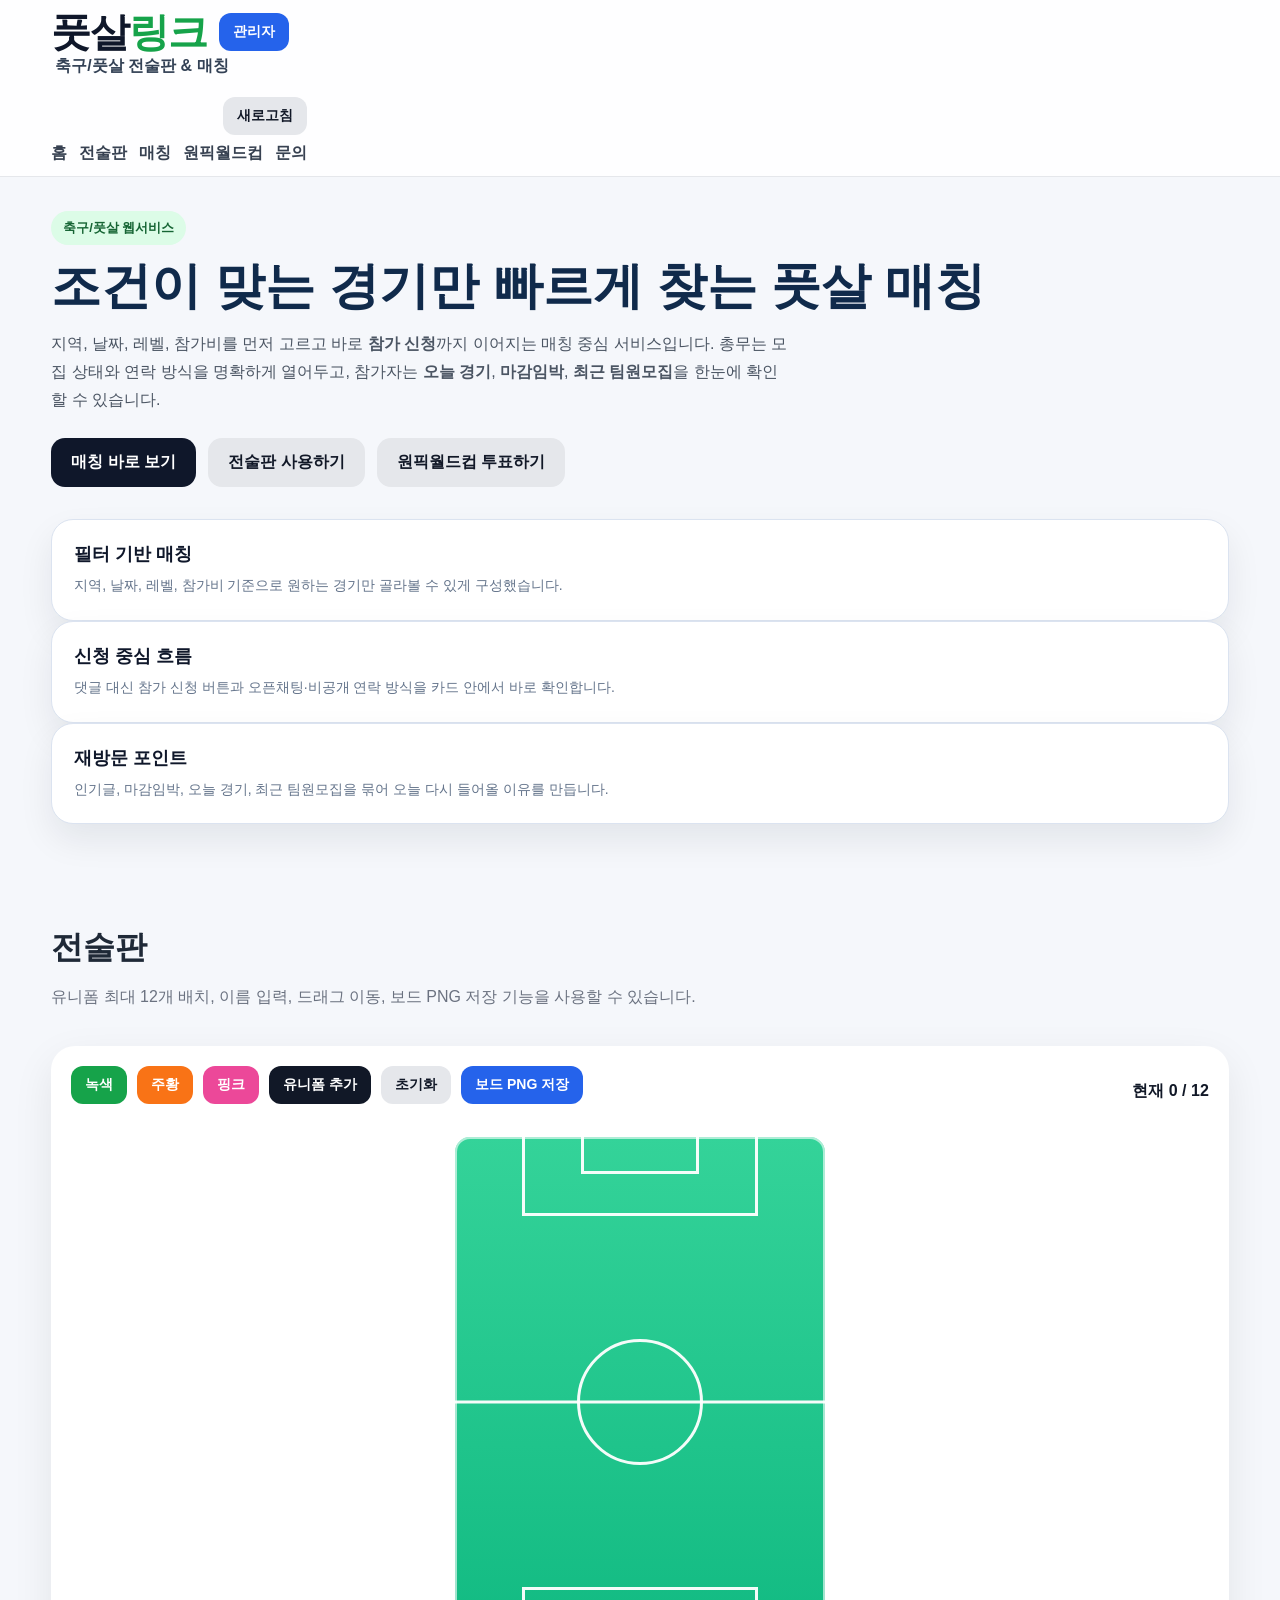
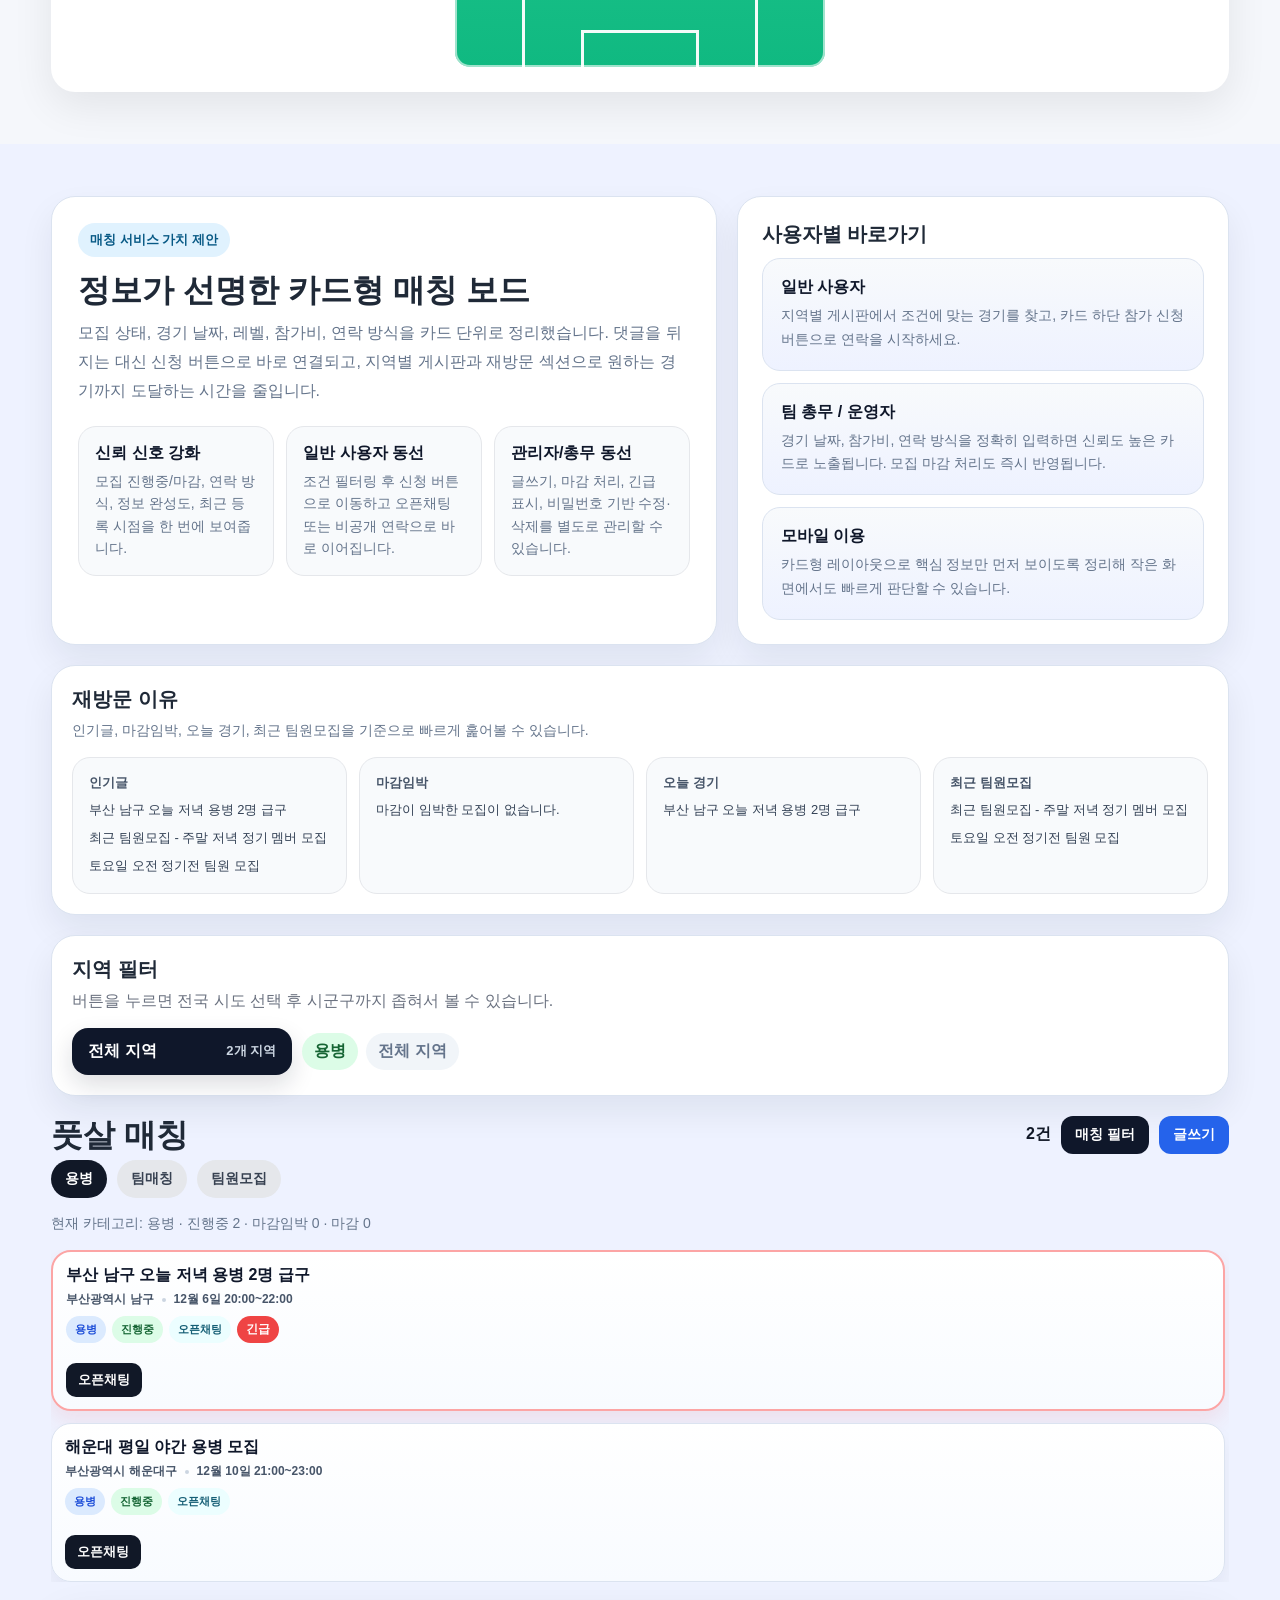
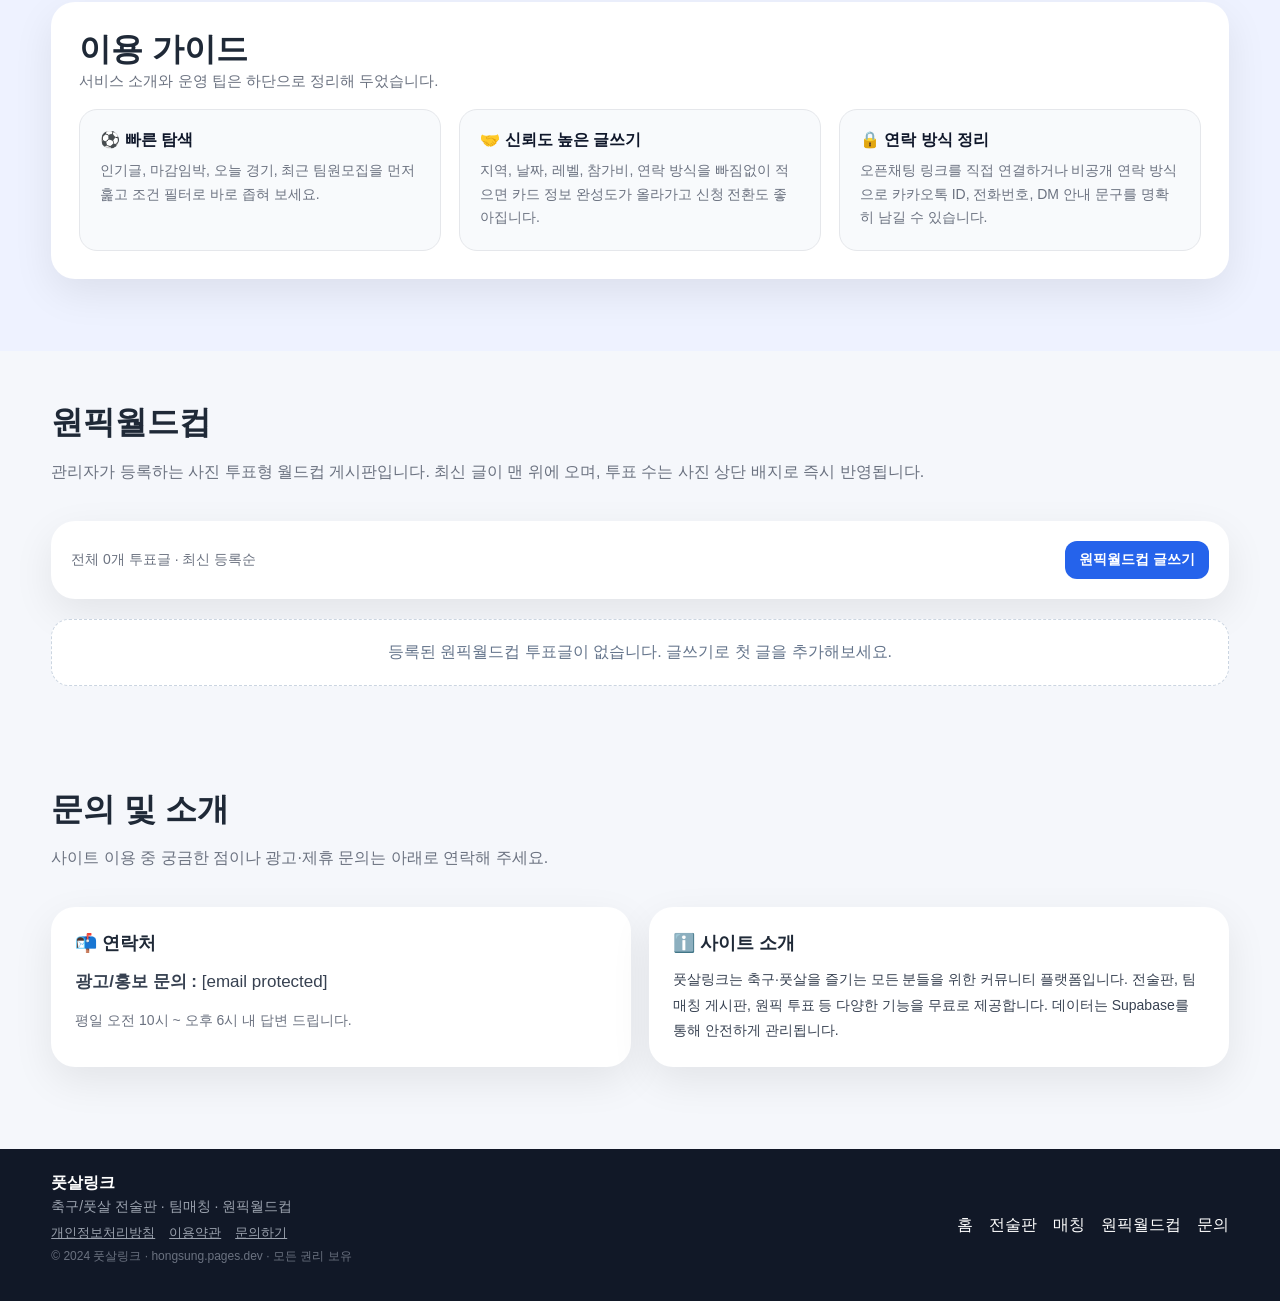
==== commit 2a8f3473: "Move admin button beside brand" ====
--- a/index.html
+++ b/index.html
@@ -28,6 +28,7 @@
     .site-header{background:#ffffffdd;backdrop-filter:blur(10px);border-bottom:1px solid #e5e7eb}
     .top-brand{display:flex;justify-content:space-between;align-items:flex-start;gap:20px;padding:14px 0 12px}
     .brand-stack{display:flex;flex-direction:column;gap:4px}
+    .brand-row{display:flex;align-items:center;gap:12px;flex-wrap:wrap}
     .brand-3d{font-size:52px;font-weight:1000;letter-spacing:-1px;line-height:1;color:#0f172a;text-shadow:0 2px 0 rgba(255,255,255,.55)}
     .brand-3d .accent{color:#16a34a}
     .brand-sub{font-size:18px;font-weight:800;color:#334155;margin-left:4px}
@@ -285,6 +286,10 @@
     .filter-help{font-size:13px;color:#64748b;line-height:1.6}
     .filter-actions{display:flex;gap:10px;flex-wrap:wrap}
     .filter-summary{padding:14px;border-radius:16px;background:#f8fafc;border:1px solid #e5e7eb;font-size:13px;line-height:1.7;color:#475569}
+    .date-range-btns{display:flex;gap:8px;flex-wrap:wrap;margin-top:6px}
+    .date-range-btn{border:1px solid #cbd5e1;border-radius:10px;padding:7px 12px;font-size:13px;font-weight:800;cursor:pointer;background:#fff;color:#374151;transition:background .15s,color .15s,border-color .15s}
+    .date-range-btn:hover{background:#e5e7eb}
+    .date-range-btn.on{background:#0f172a;color:#fff;border-color:#0f172a}
     .result-panel{display:grid;gap:14px}
     .result-toolbar{display:flex;justify-content:space-between;align-items:flex-start;gap:14px;flex-wrap:wrap}
     .result-toolbar p{margin:0;font-size:14px;line-height:1.7;color:#64748b}
@@ -354,13 +359,15 @@
   <header class="site-header">
     <div class="container top-brand">
       <div class="brand-stack">
-        <div class="brand-3d">풋살<span class="accent">링크</span></div>
+        <div class="brand-row">
+          <div class="brand-3d">풋살<span class="accent">링크</span></div>
+          <button class="small-btn blue" id="loginBtn" style="display:none;">관리자</button>
+        </div>
         <div class="brand-sub">축구/풋살 전술판 & 매칭</div>
       </div>
       <div class="header-right">
         <div class="admin-bar" id="adminBar">
           <span class="admin-badge" id="adminBadge" style="display:none;"></span>
-          <button class="small-btn blue" id="loginBtn" style="display:none;">관리자 로그인</button>
           <button class="small-btn gray" id="logoutBtn" style="display:none;">로그아웃</button>
           <button class="small-btn gray" id="refreshBtn">새로고침</button>
         </div>
@@ -538,8 +545,13 @@
             <div class="filter-stack">
               <div class="filter-grid">
                 <div class="filter-field">
-                  <label for="filterDateInput">날짜</label>
+                  <label for="filterDateInput">날짜 (직접 선택)</label>
                   <input type="date" id="filterDateInput" />
+                  <div class="date-range-btns">
+                    <button type="button" class="date-range-btn" data-range="3">3일 이내</button>
+                    <button type="button" class="date-range-btn" data-range="7">1주일 이내</button>
+                    <button type="button" class="date-range-btn" data-range="30">한 달 이내</button>
+                  </div>
                 </div>
                 <div class="filter-field">
                   <label for="filterStatusInput">상태</label>
@@ -579,7 +591,7 @@
                 <button class="small-btn gray" id="closeFilterBtn">닫기</button>
               </div>
               <div class="filter-summary" id="filterSummary">조건을 선택하면 해당하는 경기만 카드로 정리됩니다.</div>
-              <div class="filter-help">매칭 필터 버튼으로 조건을 열고, 글쓰기는 상단 툴바에서 바로 이동할 수 있습니다.</div>
+              <div class="filter-help">날짜 범위 버튼은 오늘부터 해당 기간의 경기를 모두 보여줍니다.</div>
             </div>
           </div>
         </div>
@@ -1309,7 +1321,7 @@
     let worldcupPasswords = loadWorldcupPasswords();
     let postOwners = loadPostOwners();
     let selectedProvince = '';
-    const filters={date:'',level:'all',fee:'all',status:'all',province:'',district:''};
+    const filters={date:'',dateRange:null,level:'all',fee:'all',status:'all',province:'',district:''};
 
     function todayOffset(offset) {
       const date=new Date();
@@ -1543,6 +1555,13 @@
       return !!post.matchDate && post.matchDate === todayOffset(0);
     }
 
+    function isWithinDateRange(post, days) {
+      if (!post.matchDate) return false;
+      const start = todayOffset(0);
+      const end = todayOffset(days);
+      return post.matchDate >= start && post.matchDate <= end;
+    }
+
     function feeBucket(fee) {
       const value=String(fee||'').trim();
       if (!value) return 'other';
@@ -1611,6 +1630,7 @@
         if (post.board !== currentBoard) return false;
         if (!matchesActiveRegion(post)) return false;
         if (filters.date && post.matchDate !== filters.date) return false;
+        if (filters.dateRange && !isWithinDateRange(post, filters.dateRange)) return false;
         if (filters.level !== 'all' && post.level !== filters.level) return false;
         if (filters.fee !== 'all' && feeBucket(post.fee) !== filters.fee) return false;
         if (filters.status !== 'all' && getPostStatus(post).key !== filters.status) return false;
@@ -1635,6 +1655,7 @@
       const conditions = [
         filters.province ? `지역 ${getActiveRegionLabel()}` : null,
         filters.date ? `날짜 ${formatDateOnly(filters.date)}` : null,
+        filters.dateRange ? `날짜 ${filters.dateRange}일 이내` : null,
         filters.level !== 'all' ? `레벨 ${filters.level}` : null,
         filters.fee !== 'all' ? `참가비 ${filterFeeInput.options[filterFeeInput.selectedIndex].text}` : null,
         filters.status !== 'all' ? `상태 ${filterStatusInput.options[filterStatusInput.selectedIndex].text}` : null
@@ -1851,6 +1872,7 @@
     function resetFilters() {
       setRegionFilter('', '');
       filters.date='';
+      filters.dateRange=null;
       filters.level='all';
       filters.fee='all';
       filters.status='all';
@@ -1858,6 +1880,7 @@
       filterLevelInput.value='all';
       filterFeeInput.value='all';
       filterStatusInput.value='all';
+      document.querySelectorAll('.date-range-btn').forEach(btn => btn.classList.remove('on'));
       renderMatchBoard();
     }
 
@@ -1884,7 +1907,28 @@
     regionModalBackdrop.addEventListener('click',(e)=>{ if(e.target===regionModalBackdrop) closeRegionModal(); });
     filterModalBackdrop.addEventListener('click',(e)=>{ if(e.target===filterModalBackdrop) closeFilterModal(); });
     boardButtons.forEach(btn=>btn.addEventListener('click',()=>{ currentBoard=btn.dataset.board; setRegionFilter('', ''); closeFilterModal(); renderMatchBoard(); }));
-    filterDateInput.addEventListener('input', (e)=>{ filters.date=e.target.value; renderPosts(); });
+    document.querySelectorAll('.date-range-btn').forEach(btn => {
+      btn.addEventListener('click', () => {
+        const range = Number(btn.dataset.range);
+        if (filters.dateRange === range) {
+          filters.dateRange = null;
+          btn.classList.remove('on');
+        } else {
+          filters.dateRange = range;
+          filters.date = '';
+          filterDateInput.value = '';
+          document.querySelectorAll('.date-range-btn').forEach(item => item.classList.remove('on'));
+          btn.classList.add('on');
+        }
+        renderPosts();
+      });
+    });
+    filterDateInput.addEventListener('input', (e)=>{
+      filters.date=e.target.value;
+      filters.dateRange=null;
+      document.querySelectorAll('.date-range-btn').forEach(btn => btn.classList.remove('on'));
+      renderPosts();
+    });
     filterLevelInput.addEventListener('change', (e)=>{ filters.level=e.target.value; renderPosts(); });
     filterFeeInput.addEventListener('change', (e)=>{ filters.fee=e.target.value; renderPosts(); });
     filterStatusInput.addEventListener('change', (e)=>{ filters.status=e.target.value; renderPosts(); });
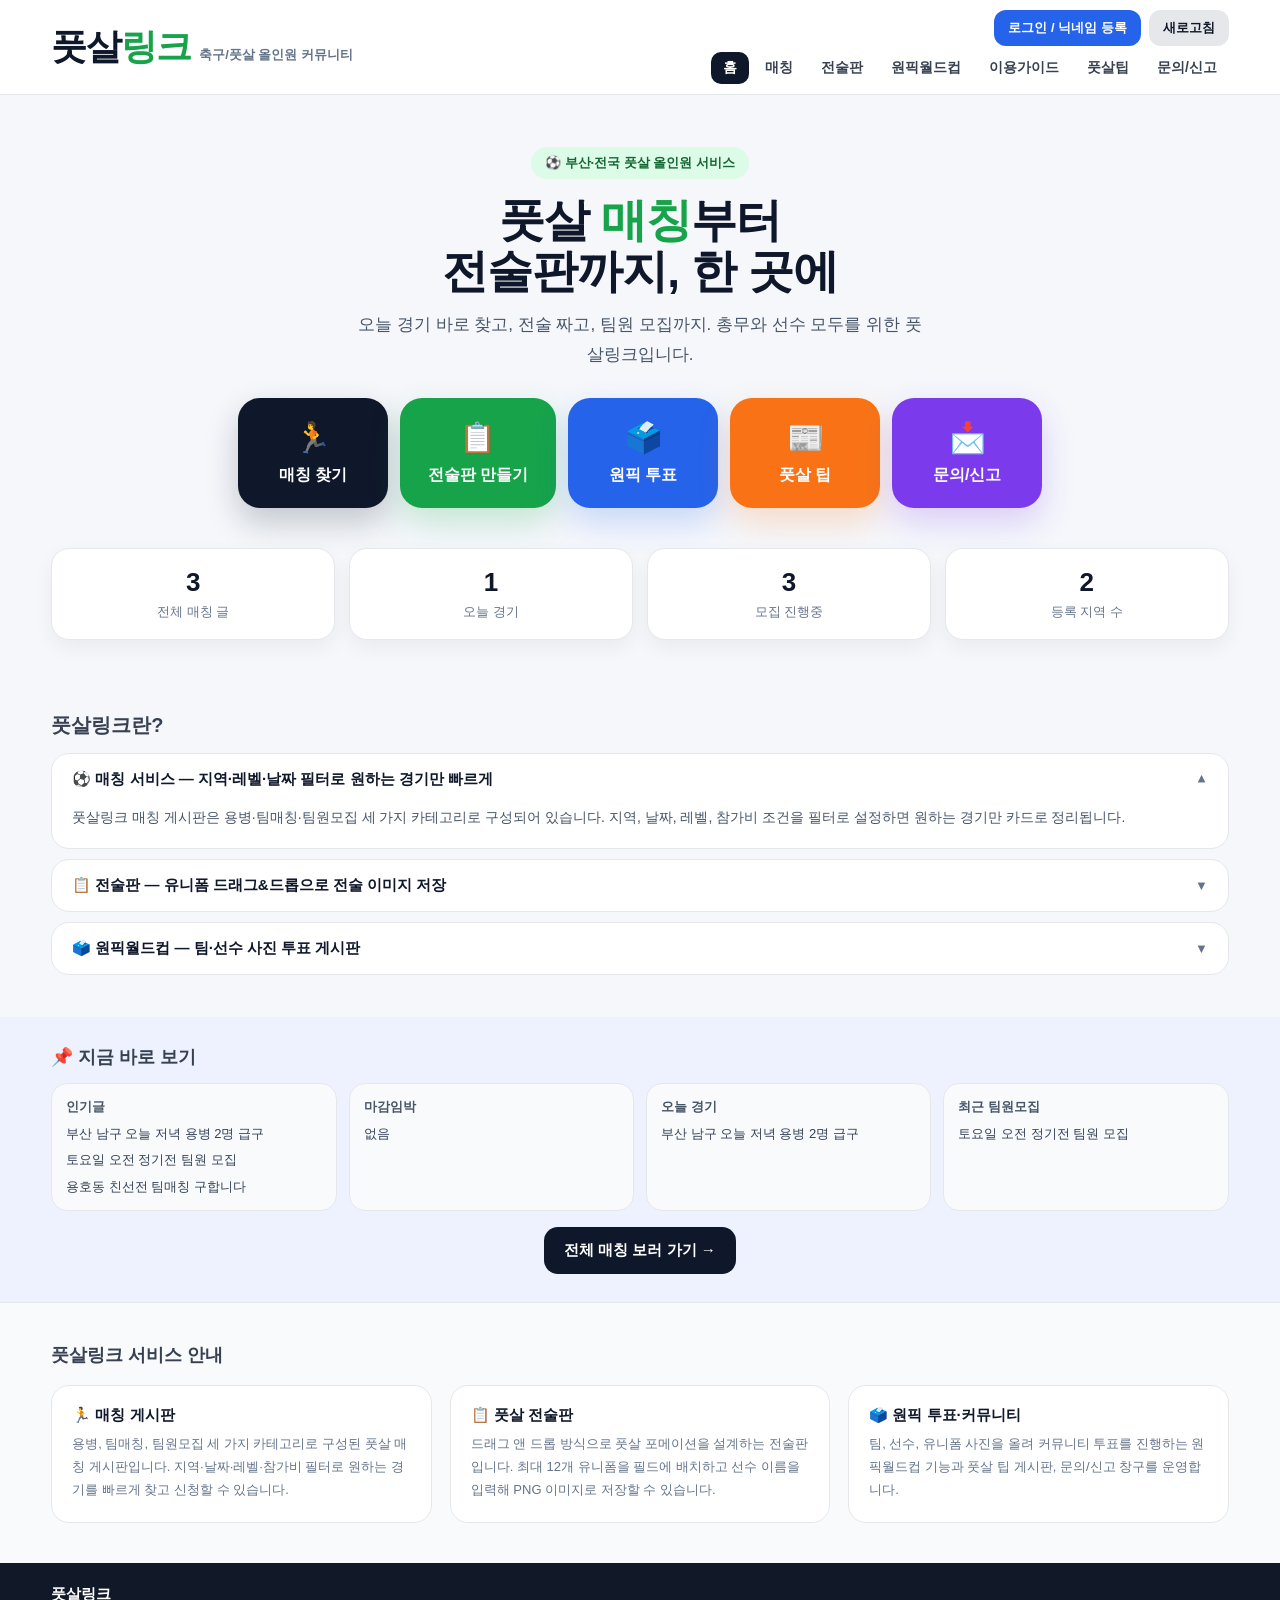
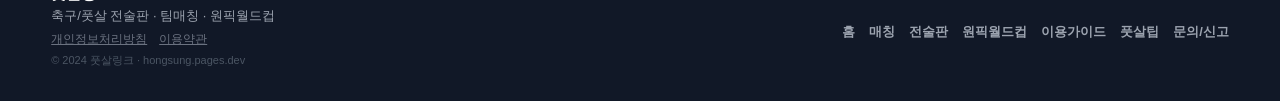
==== commit 996939b8: "Update index.html with latest changes Co-Authored-By: Claude Sonnet 4.6 <noreply@anthropic.com>" ====
--- a/index.html
+++ b/index.html
@@ -1,3 +1,4 @@
+
 <!DOCTYPE html>
 <html lang="ko">
 <head>
@@ -5,67 +6,164 @@
   <meta name="viewport" content="width=device-width, initial-scale=1.0" />
   <title>풋살링크 | 축구/풋살 전술판 · 팀매칭 · 원픽월드컵</title>
   <meta name="description" content="풋살·축구 팀 총무를 위한 올인원 서비스. 전술판에서 유니폼을 배치하고, 용병·팀매칭·팀원모집 글을 올리고, 원픽 사진투표까지 한 곳에서. 부산·전국 풋살 커뮤니티." />
-  <meta name="keywords" content="풋살,축구,풋살매칭,팀매칭,용병,팀원모집,전술판,풋살커뮤니티,부산풋살,풋살링크" />
+  <meta name="keywords" content="풋살,축구,풋살매칭,팀매칭,용병,팀원모집,전술판,풋살커뮤니티,부산풋살,풋살링크,풋살화추천,풋살전술" />
   <meta name="author" content="풋살링크" />
   <meta name="robots" content="index, follow" />
-  <!-- Open Graph -->
   <meta property="og:type" content="website" />
-  <meta property="og:title" content="풋살링크 | 축구/풋살 전술판 · 팀매칭 · 원픽월드컵" />
-  <meta property="og:description" content="풋살·축구 팀 총무를 위한 올인원 서비스. 전술판·매칭·사진투표를 한 곳에서." />
+  <meta property="og:title" content="풋살링크 | 풋살 매칭·전술판·커뮤니티" />
+  <meta property="og:description" content="풋살·축구 팀 총무를 위한 올인원 서비스." />
   <meta property="og:url" content="https://hongsung.pages.dev/" />
   <meta property="og:site_name" content="풋살링크" />
   <meta property="og:locale" content="ko_KR" />
-  <!-- Google AdSense 승인 검토용 코드 -->
   <meta name="google-adsense-account" content="ca-pub-5995221323564371">
-  <script async src="https://pagead2.googlesyndication.com/pagead/js/adsbygoogle.js?client=ca-pub-5995221323564371"
-       crossorigin="anonymous"></script>
+  <script async src="https://pagead2.googlesyndication.com/pagead/js/adsbygoogle.js?client=ca-pub-5995221323564371" crossorigin="anonymous"></script>
   <style>
     *{box-sizing:border-box}
     body{margin:0;font-family:Arial,"Apple SD Gothic Neo","Malgun Gothic",sans-serif;background:#f5f7fb;color:#1f2937}
     a{text-decoration:none;color:inherit}
     button,input,textarea,select{font:inherit}
     .container{width:min(1180px,92%);margin:0 auto}
-    .site-header{background:#ffffffdd;backdrop-filter:blur(10px);border-bottom:1px solid #e5e7eb}
-    .top-brand{display:flex;justify-content:space-between;align-items:flex-start;gap:20px;padding:14px 0 12px}
-    .brand-stack{display:flex;flex-direction:column;gap:4px}
-    .brand-row{display:flex;align-items:center;gap:12px;flex-wrap:wrap}
-    .brand-3d{font-size:52px;font-weight:1000;letter-spacing:-1px;line-height:1;color:#0f172a;text-shadow:0 2px 0 rgba(255,255,255,.55)}
+
+    /* ===== 헤더 ===== */
+    .site-header{background:#ffffffee;backdrop-filter:blur(10px);border-bottom:1px solid #e5e7eb;position:sticky;top:0;z-index:50}
+    .top-brand{display:flex;justify-content:space-between;align-items:center;gap:16px;padding:10px 0}
+    .brand-stack{display:flex;align-items:baseline;gap:8px}
+    .brand-3d{font-size:36px;font-weight:1000;letter-spacing:-1px;line-height:1;color:#0f172a}
     .brand-3d .accent{color:#16a34a}
-    .brand-sub{font-size:18px;font-weight:800;color:#334155;margin-left:4px}
-    nav{display:flex;gap:18px;flex-wrap:wrap;padding-top:10px}
-    nav a{font-weight:700;color:#374151}
-    .header-right{display:flex;flex-direction:column;align-items:flex-end;gap:8px}
-    .admin-bar{display:flex;align-items:center;gap:10px;flex-wrap:wrap}
-    .admin-badge{font-size:13px;font-weight:800;color:#166534;background:#dcfce7;padding:6px 12px;border-radius:999px}
-    .hero{padding:56px 0 34px}
-    .hero-grid{display:grid;grid-template-columns:1fr;gap:30px;align-items:center}
-    .badge{display:inline-block;background:#dcfce7;color:#166534;padding:8px 12px;border-radius:999px;font-size:13px;font-weight:800;margin-bottom:14px}
-    h1{font-size:50px;line-height:1.1;margin:0 0 16px;color:#102a4b}
-    h2{font-size:32px;line-height:1.2;margin:0 0 16px}
-    h3{font-size:20px;margin:0 0 10px}
-    .lead{font-size:18px;line-height:1.75;color:#4b5563;max-width:740px}
-    .hero-actions{display:flex;gap:12px;flex-wrap:wrap;margin-top:24px}
-    .btn{display:inline-flex;align-items:center;justify-content:center;padding:14px 20px;border-radius:14px;font-weight:800;border:none;cursor:pointer}
+    .brand-sub{font-size:13px;font-weight:700;color:#64748b}
+    .header-right{display:flex;flex-direction:column;align-items:flex-end;gap:6px}
+    .admin-bar{display:flex;align-items:center;gap:8px;flex-wrap:wrap}
+    .admin-badge{font-size:12px;font-weight:800;color:#166534;background:#dcfce7;padding:5px 10px;border-radius:999px}
+    .user-badge{font-size:12px;font-weight:800;color:#1d4ed8;background:#dbeafe;padding:5px 10px;border-radius:999px;cursor:pointer}
+    nav{display:flex;gap:4px;flex-wrap:wrap}
+    nav a{font-weight:700;color:#374151;padding:7px 12px;border-radius:10px;font-size:14px;transition:background .15s}
+    nav a:hover{background:#f1f5f9}
+    nav a.active{background:#0f172a;color:#fff}
+
+    /* ===== 버튼 ===== */
+    .btn{display:inline-flex;align-items:center;justify-content:center;padding:14px 20px;border-radius:14px;font-weight:800;border:none;cursor:pointer;font-size:15px;gap:6px}
     .btn.primary{background:#0f172a;color:#fff}
     .btn.secondary{background:#e5e7eb;color:#111827}
     .btn.blue{background:#2563eb;color:#fff}
+    .btn.green{background:#16a34a;color:#fff}
     .btn.red{background:#ef4444;color:#fff}
-    .btn.green{background:#16a34a;color:#fff}
-    .panel,.tactic-wrap,.board-list-card,.contact-box{background:#fff;border-radius:24px;box-shadow:0 14px 40px rgba(0,0,0,.08)}
-    .section{padding:52px 0}
-    .section.alt{background:#eef2ff}
-    .section-head{display:flex;justify-content:space-between;align-items:end;gap:20px;margin-bottom:20px}
-    .section-text{font-size:16px;color:#6b7280;line-height:1.7}
-    .tactic-wrap{padding:20px}
-    .board-head{display:flex;justify-content:space-between;align-items:center;gap:12px;flex-wrap:wrap;margin-bottom:14px}
-    .controls{display:flex;gap:10px;flex-wrap:wrap;margin-bottom:14px}
-    .small-btn{border:none;border-radius:12px;padding:10px 14px;font-size:14px;font-weight:800;cursor:pointer;background:#111827;color:#fff}
+    .small-btn{border:none;border-radius:12px;padding:9px 14px;font-size:13px;font-weight:800;cursor:pointer;background:#111827;color:#fff}
     .small-btn.gray{background:#e5e7eb;color:#111827}
     .small-btn.blue{background:#2563eb}
     .small-btn.red{background:#ef4444}
-    .color-btn{border:none;border-radius:12px;padding:10px 14px;font-size:14px;font-weight:800;color:#fff;cursor:pointer}
+    .small-btn.green{background:#16a34a}
+
+    /* ===== 페이지 탭 시스템 ===== */
+    .page{display:none}
+    .page.active{display:block}
+
+    /* ===== 홈 히어로 ===== */
+    .hero{padding:52px 0 40px;text-align:center}
+    .hero-badge{display:inline-block;background:#dcfce7;color:#166534;padding:7px 14px;border-radius:999px;font-size:13px;font-weight:800;margin-bottom:16px}
+    .hero h1{font-size:46px;line-height:1.1;margin:0 0 14px;color:#0f172a;letter-spacing:-1px}
+    .hero h1 .accent{color:#16a34a}
+    .hero-lead{font-size:17px;line-height:1.75;color:#475569;max-width:580px;margin:0 auto 28px}
+    .hero-cta{display:flex;gap:12px;justify-content:center;flex-wrap:wrap}
+    .cta-card{display:flex;flex-direction:column;align-items:center;gap:10px;padding:22px 28px;border-radius:22px;border:none;cursor:pointer;font-weight:800;font-size:16px;transition:transform .18s,box-shadow .18s;min-width:150px}
+    .cta-card:hover{transform:translateY(-4px)}
+    .cta-card.primary{background:#0f172a;color:#fff;box-shadow:0 14px 32px rgba(15,23,42,.22)}
+    .cta-card.green{background:#16a34a;color:#fff;box-shadow:0 14px 32px rgba(22,163,74,.22)}
+    .cta-card.blue{background:#2563eb;color:#fff;box-shadow:0 14px 32px rgba(37,99,235,.22)}
+    .cta-card.orange{background:#f97316;color:#fff;box-shadow:0 14px 32px rgba(249,115,22,.22)}
+    .cta-card.purple{background:#7c3aed;color:#fff;box-shadow:0 14px 32px rgba(124,58,237,.22)}
+    .cta-icon{font-size:30px}
+
+    /* ===== 퀵스탯 ===== */
+    .quick-stats{display:grid;grid-template-columns:repeat(4,1fr);gap:14px;padding:0 0 36px}
+    .stat-card{background:#fff;border-radius:18px;padding:18px;border:1px solid #e5e7eb;text-align:center;box-shadow:0 8px 20px rgba(0,0,0,.05)}
+    .stat-card strong{display:block;font-size:26px;color:#0f172a;margin-bottom:4px}
+    .stat-card span{font-size:13px;color:#64748b}
+
+    /* ===== 아코디언 ===== */
+    .accordion{background:#fff;border-radius:18px;border:1px solid #e5e7eb;overflow:hidden;margin-bottom:10px}
+    .accordion-header{display:flex;justify-content:space-between;align-items:center;padding:16px 20px;cursor:pointer;font-weight:800;font-size:15px;color:#0f172a;user-select:none}
+    .accordion-header:hover{background:#f8fafc}
+    .accordion-arrow{transition:transform .25s;font-size:13px;color:#64748b}
+    .accordion.open .accordion-arrow{transform:rotate(180deg)}
+    .accordion-body{display:none;padding:0 20px 18px;color:#475569;font-size:14px;line-height:1.8}
+    .accordion.open .accordion-body{display:block}
+
+    /* ===== 섹션 공통 ===== */
+    .section{padding:48px 0}
+    .section.alt{background:#eef2ff}
+    .section-label{display:inline-block;padding:6px 12px;border-radius:999px;font-size:12px;font-weight:800;margin-bottom:10px;background:#dcfce7;color:#166534}
+    h2.section-title{font-size:30px;line-height:1.2;margin:0 0 8px;color:#0f172a}
+    .section-sub{font-size:15px;color:#64748b;margin:0 0 24px;line-height:1.7}
+    .panel{background:#fff;border-radius:24px;box-shadow:0 14px 40px rgba(0,0,0,.08)}
+    .board-list-card{background:#fff;border-radius:24px;box-shadow:0 14px 40px rgba(0,0,0,.08);padding:20px}
+
+    /* ===== 가이드 페이지 ===== */
+    .guide-hero{background:linear-gradient(135deg,#0f172a 60%,#1e3a8a);padding:48px 0;color:#fff;text-align:center}
+    .guide-hero h1{font-size:36px;margin:0 0 10px}
+    .guide-hero p{font-size:16px;color:#93c5fd;margin:0}
+    .guide-grid{display:grid;grid-template-columns:repeat(3,1fr);gap:18px}
+    .guide-card{background:#fff;border-radius:20px;padding:22px;border:1px solid #e5e7eb;box-shadow:0 8px 20px rgba(0,0,0,.06)}
+    .guide-card-icon{font-size:28px;margin-bottom:10px}
+    .guide-card h3{font-size:17px;margin:0 0 8px;color:#0f172a}
+    .guide-card p{font-size:14px;color:#64748b;line-height:1.75;margin:0}
+    .guide-steps{display:grid;gap:12px}
+    .step-item{display:flex;gap:14px;align-items:flex-start;padding:18px;background:#fff;border-radius:18px;border:1px solid #e5e7eb}
+    .step-num{width:34px;height:34px;border-radius:999px;background:#0f172a;color:#fff;font-weight:900;font-size:15px;display:flex;align-items:center;justify-content:center;flex-shrink:0}
+    .step-content strong{display:block;font-size:15px;color:#0f172a;margin-bottom:4px}
+    .step-content p{margin:0;font-size:14px;color:#64748b;line-height:1.7}
+
+    /* ===== 출전정지 관련 ===== */
+    .ban-label{display:inline-flex;align-items:center;gap:4px;padding:4px 9px;border-radius:999px;background:#fee2e2;color:#991b1b;font-size:11px;font-weight:900;margin-left:6px}
+    .ban-info-box{background:#fff3cd;border:1px solid #ffc107;border-radius:14px;padding:14px 18px;margin-bottom:14px;font-size:14px;color:#856404;line-height:1.7}
+    .ban-table{width:100%;border-collapse:collapse;margin:12px 0;font-size:14px}
+    .ban-table th{background:#0f172a;color:#fff;padding:10px 14px;text-align:left;font-size:13px}
+    .ban-table td{padding:10px 14px;border-bottom:1px solid #e5e7eb;vertical-align:top}
+    .ban-table tr:nth-child(even) td{background:#f8fafc}
+    .ban-list-item{display:flex;justify-content:space-between;align-items:center;padding:12px 14px;border:1px solid #e5e7eb;border-radius:12px;background:#fff;margin-bottom:8px}
+    .ban-list-name{font-weight:800;color:#0f172a;font-size:14px}
+    .ban-list-info{font-size:12px;color:#64748b;margin-top:2px}
+    .ban-list-actions{display:flex;gap:6px}
+
+    /* ===== 풋살 팁 ===== */
+    .tips-hero{background:linear-gradient(135deg,#16a34a,#15803d);padding:48px 0;color:#fff;text-align:center}
+    .tips-hero h1{font-size:36px;margin:0 0 10px}
+    .tips-hero p{font-size:16px;color:#bbf7d0;margin:0}
+    .tips-grid{display:grid;grid-template-columns:repeat(3,1fr);gap:20px}
+    .tip-card{background:#fff;border-radius:22px;overflow:hidden;box-shadow:0 10px 28px rgba(0,0,0,.08);cursor:pointer;transition:transform .18s,box-shadow .18s;border:1px solid #e5e7eb}
+    .tip-card:hover{transform:translateY(-4px);box-shadow:0 18px 40px rgba(0,0,0,.12)}
+    .tip-card-thumb{aspect-ratio:16/9;display:flex;align-items:center;justify-content:center;font-size:48px;background:linear-gradient(135deg,#e0f2fe,#bae6fd)}
+    .tip-card-body{padding:18px}
+    .tip-category{display:inline-block;padding:4px 10px;border-radius:999px;font-size:11px;font-weight:900;background:#dcfce7;color:#166534;margin-bottom:8px}
+    .tip-card-body h3{font-size:16px;margin:0 0 6px;color:#0f172a;line-height:1.4}
+    .tip-card-body p{font-size:13px;color:#64748b;margin:0;line-height:1.65}
+    .tip-meta{margin-top:10px;font-size:12px;color:#94a3b8;font-weight:700}
+    .tip-detail-header{background:#fff;border-radius:22px;padding:28px;margin-bottom:16px;box-shadow:0 8px 20px rgba(0,0,0,.06)}
+    .tip-detail-header h2{font-size:26px;margin:0 0 10px;color:#0f172a;line-height:1.3}
+    .tip-detail-meta{font-size:13px;color:#64748b;margin-bottom:14px}
+    .tip-detail-body{background:#fff;border-radius:22px;padding:28px;box-shadow:0 8px 20px rgba(0,0,0,.06);line-height:1.9;color:#334155;font-size:15px}
+    .tip-detail-body h3{font-size:18px;color:#0f172a;margin:24px 0 10px}
+    .tip-detail-body ul{padding-left:20px;margin:10px 0}
+    .tip-detail-body li{margin-bottom:8px}
+    .tip-back-btn{margin-bottom:14px}
+
+    /* ===== 문의/신고 ===== */
+    .report-card{background:#fff;border-radius:22px;overflow:hidden;box-shadow:0 10px 28px rgba(0,0,0,.08);border:1px solid #fee2e2;margin-bottom:16px}
+    .report-card-head{padding:16px 20px;background:linear-gradient(135deg,#fef2f2,#fff);border-bottom:1px solid #fee2e2;display:flex;justify-content:space-between;align-items:center}
+    .report-card-type{display:inline-flex;padding:4px 10px;border-radius:999px;font-size:11px;font-weight:900}
+    .report-card-type.inquiry{background:#dbeafe;color:#1d4ed8}
+    .report-card-type.report{background:#fee2e2;color:#991b1b}
+    .report-card-body{padding:16px 20px;font-size:14px;color:#374151;line-height:1.8;white-space:pre-wrap}
+    .report-card-meta{padding:10px 20px;font-size:12px;color:#94a3b8;border-top:1px solid #f3f4f6;display:flex;justify-content:space-between;align-items:center}
+    .report-answer{padding:14px 20px;background:#f0fdf4;border-top:1px solid #bbf7d0;font-size:13px;color:#15803d;line-height:1.7}
+    .report-answer strong{display:block;font-size:12px;font-weight:900;margin-bottom:4px}
+
+    /* ===== 전술판 ===== */
+    .tactic-wrap{background:#fff;border-radius:24px;box-shadow:0 14px 40px rgba(0,0,0,.08);padding:20px}
+    .board-head{display:flex;justify-content:space-between;align-items:center;gap:12px;flex-wrap:wrap;margin-bottom:14px}
+    .controls{display:flex;gap:8px;flex-wrap:wrap}
+    .color-btn{border:none;border-radius:12px;padding:9px 14px;font-size:13px;font-weight:800;color:#fff;cursor:pointer}
     .green-btn{background:#16a34a}.orange-btn{background:#f97316}.pink-btn{background:#ec4899}
-    .count{font-weight:800;color:#111827}
+    .count{font-weight:800;color:#111827;font-size:14px}
     .field-wrap{display:flex;justify-content:center}
     .field{position:relative;width:min(100%,520px);aspect-ratio:.72/1;min-height:720px;border-radius:20px;overflow:hidden;background:linear-gradient(180deg,#34d399 0%,#10b981 100%);border:5px solid #fff;box-shadow:inset 0 0 0 2px rgba(255,255,255,.6);user-select:none;touch-action:none}
     .field::before,.field::after{content:"";position:absolute;pointer-events:none}
@@ -76,2461 +174,1685 @@
     .penalty.bottom{bottom:0;left:18%;width:64%;height:15%;border-bottom:none}
     .goal-area.top{top:0;left:34%;width:32%;height:7%;border-top:none}
     .goal-area.bottom{bottom:0;left:34%;width:32%;height:7%;border-bottom:none}
-    .jersey{position:absolute;width:132px;height:146px;cursor:grab;touch-action:none;transform:translate(-50%,-50%);display:flex;align-items:center;justify-content:center;z-index:5}
-    .jersey.dragging{cursor:grabbing;z-index:1000;filter:brightness(1.03)}
-    .jersey-svg{width:100%;height:100%;filter:drop-shadow(0 8px 8px rgba(0,0,0,.2));pointer-events:none}
-    .name-input{position:absolute;top:39%;left:50%;transform:translate(-50%,-50%);width:94px;border:none;background:transparent;text-align:center;font-size:16px;font-weight:900;color:#000;outline:none;z-index:2;padding:1px 2px;line-height:1}
-    .name-input::placeholder{color:rgba(0,0,0,.5)}
-    .match-shell{display:grid;grid-template-columns:320px 1fr;gap:20px}
-    .board-list-card{padding:20px}
-    .match-category{display:flex;gap:10px;flex-wrap:wrap;margin-bottom:14px}
-    .chip{padding:10px 14px;border-radius:999px;background:#e5e7eb;color:#374151;font-weight:800;font-size:14px;cursor:pointer;border:none}
+
+    .jersey{position:absolute;width:96px;height:110px;cursor:grab;touch-action:none;transform:translate(-50%,-50%);display:flex;flex-direction:column;align-items:center;justify-content:flex-start;z-index:5;transition:width .2s,height .2s}
+    .jersey.dragging{cursor:grabbing;z-index:1000}
+    .jersey-svg{width:72px;height:80px;filter:drop-shadow(0 6px 6px rgba(0,0,0,.2));pointer-events:none;flex-shrink:0;transition:width .2s,height .2s}
+    .name-label{margin-top:4px;font-size:13px;font-weight:900;color:#111;text-shadow:-1px -1px 0 #fff,1px -1px 0 #fff,-1px 1px 0 #fff,1px 1px 0 #fff,0 0 6px #fff;text-align:center;max-width:90px;overflow:hidden;text-overflow:ellipsis;white-space:nowrap;pointer-events:none;letter-spacing:-.3px}
+    .name-input{width:62px;border:none;background:rgba(255,255,255,.9);text-align:center;font-size:12px;font-weight:900;color:#111;outline:none;z-index:2;padding:3px 4px;line-height:1;border-radius:6px;border:1px solid rgba(0,0,0,.2);margin-top:3px}
+    .name-input::placeholder{color:#aaa}
+    .tactic-hint{background:#f0fdf4;border:1px solid #bbf7d0;border-radius:14px;padding:14px 18px;margin-bottom:14px;font-size:14px;color:#15803d;line-height:1.7}
+
+    /* ===== 매칭 ===== */
+    .matching-hint{background:#eff6ff;border:1px solid #bfdbfe;border-radius:14px;padding:14px 18px;margin-bottom:18px;font-size:14px;color:#1d4ed8;line-height:1.7;font-weight:600}
+    .match-dashboard{display:grid;gap:18px}
+    .chip{padding:9px 14px;border-radius:999px;background:#e5e7eb;color:#374151;font-weight:800;font-size:14px;cursor:pointer;border:none;transition:background .15s}
     .chip.on{background:#111827;color:#fff}
-    .board-meta{font-size:14px;color:#6b7280;line-height:1.7;margin-bottom:14px}
     .board-list{display:grid;gap:12px;max-height:900px;overflow:auto;padding-right:4px}
-    .post-item{border:1px solid #e5e7eb;border-radius:18px;padding:16px;background:#fff}
-    .post-item.urgent{border:2px solid #ef4444;box-shadow:0 8px 20px rgba(239,68,68,.12)}
-    .post-item h4{margin:0 0 8px;font-size:17px;display:flex;align-items:center;gap:8px;flex-wrap:wrap}
-    .urgent-label{display:inline-flex;padding:5px 9px;border-radius:999px;background:#ef4444;color:#fff;font-size:12px;font-weight:900}
-    .sub{font-size:13px;color:#6b7280;margin-bottom:8px;line-height:1.6}
-    .post-item p{margin:0;color:#374151;line-height:1.65}
-    .post-actions{display:flex;gap:8px;flex-wrap:wrap;margin-top:12px}
-    .tiny-btn{border:none;border-radius:10px;padding:8px 12px;font-size:13px;font-weight:800;cursor:pointer;background:#e5e7eb;color:#111827}
+    .board-empty{padding:22px;border:1px dashed #cbd5e1;border-radius:18px;background:#fff;color:#64748b;text-align:center}
+    .insight-panel{background:#fff;border-radius:24px;border:1px solid #e5e7eb;padding:20px;box-shadow:0 8px 20px rgba(0,0,0,.05)}
+    .insight-grid{display:grid;grid-template-columns:repeat(4,1fr);gap:12px}
+    .insight-card{padding:14px;border-radius:16px;background:#f8fafc;border:1px solid #e5e7eb}
+    .insight-card strong{display:block;font-size:13px;color:#475569;margin-bottom:8px;font-weight:800}
+    .insight-card ul{list-style:none;padding:0;margin:0;display:grid;gap:7px}
+    .insight-card li{font-size:13px;line-height:1.5;color:#334155}
+    .insight-card button{width:100%;border:none;background:none;padding:0;text-align:left;color:inherit;cursor:pointer;font-size:13px}
+    .region-board-panel{background:#fff;border-radius:20px;border:1px solid #e5e7eb;padding:18px;box-shadow:0 8px 20px rgba(0,0,0,.05)}
+    .region-selector{display:flex;gap:10px;flex-wrap:wrap;align-items:center}
+    .region-selector-btn{display:inline-flex;align-items:center;justify-content:space-between;gap:10px;min-width:200px;padding:12px 16px;border:none;border-radius:14px;background:#0f172a;color:#fff;font-weight:800;font-size:14px;cursor:pointer}
+    .region-selector-btn span{font-size:12px;color:#94a3b8}
+    .region-chip{padding:7px 12px;border:none;border-radius:999px;background:#e2e8f0;color:#334155;font-weight:800;font-size:13px}
+    .region-chip.on{background:#dcfce7;color:#166534}
+    .region-chip.muted{background:#f1f5f9;color:#64748b}
+    .result-toolbar{display:flex;justify-content:space-between;align-items:flex-start;gap:14px;flex-wrap:wrap;margin-bottom:14px}
+    .result-toolbar-actions{display:flex;gap:8px;flex-wrap:wrap;align-items:center}
+    .toolbar-filter-btn{padding:9px 14px;border:none;border-radius:12px;background:#0f172a;color:#fff;font-size:13px;font-weight:800;cursor:pointer}
+    .toolbar-write-btn{background:#2563eb;color:#fff}
+    .match-category{display:flex;gap:8px;flex-wrap:wrap;margin-bottom:12px}
+    .post-item{border:1px solid #dbe3f0;border-radius:18px;padding:14px;background:linear-gradient(180deg,#fff,#f8fbff);box-shadow:0 8px 16px rgba(15,23,42,.05);cursor:pointer;transition:transform .18s,box-shadow .18s}
+    .post-item:hover{transform:translateY(-2px);box-shadow:0 14px 28px rgba(15,23,42,.09)}
+    .post-item.urgent{border-color:#fca5a5;box-shadow:0 8px 20px rgba(239,68,68,.1)}
+    .post-top h4{margin:0 0 4px;font-size:15px;font-weight:800;color:#0f172a}
+    .post-badges{display:flex;gap:5px;flex-wrap:wrap;margin-top:6px}
+    .post-badge{display:inline-flex;align-items:center;padding:5px 8px;border-radius:999px;font-size:11px;font-weight:900}
+    .post-badge.board{background:#dbeafe;color:#1d4ed8}
+    .post-badge.ongoing{background:#dcfce7;color:#166534}
+    .post-badge.soon{background:#fef3c7;color:#92400e}
+    .post-badge.closed{background:#fee2e2;color:#991b1b}
+    .post-badge.today{background:#ede9fe;color:#6d28d9}
+    .post-badge.contact{background:#ecfeff;color:#155e75}
+    .post-line{display:flex;gap:6px;flex-wrap:wrap;align-items:center}
+    .post-line.meta{margin-top:4px;color:#64748b;font-size:12px;font-weight:600}
+    .post-line.meta .dot{width:3px;height:3px;border-radius:999px;background:#cbd5e1}
+    .post-bottom{display:flex;justify-content:flex-end;gap:8px;flex-wrap:wrap;margin-top:8px}
+    .post-manage{display:flex;gap:6px}
+    .tiny-btn{border:none;border-radius:9px;padding:7px 12px;font-size:12px;font-weight:800;cursor:pointer;background:#e5e7eb;color:#111827}
     .tiny-btn.primary{background:#111827;color:#fff}
     .tiny-btn.red{background:#fee2e2;color:#991b1b}
-    .post-comments{margin-top:14px;padding-top:12px;border-top:1px solid #e5e7eb}
-    .comment{background:#f8fafc;border-radius:12px;padding:10px 12px;margin-top:8px;font-size:14px;line-height:1.6;color:#374151}
-    .comment-form{display:flex;gap:8px;margin-top:10px}
-    .comment-form input{flex:1;border:1px solid #d1d5db;border-radius:12px;padding:10px 12px}
-    .board-empty{padding:22px;border:1px dashed #cbd5e1;border-radius:18px;background:#fff;color:#64748b;text-align:center}
-    .worldcup-shell{display:grid;gap:20px}
-    .worldcup-toolbar{display:flex;justify-content:space-between;align-items:center;gap:12px;flex-wrap:wrap}
-    .worldcup-meta{font-size:14px;color:#6b7280;line-height:1.7}
-    .worldcup-list{display:grid;gap:18px}
-    .worldcup-card{padding:16px}
-    .worldcup-top{display:flex;justify-content:space-between;align-items:flex-start;gap:10px;flex-wrap:wrap;margin-bottom:10px}
-    .worldcup-top h3{margin:0 0 4px;font-size:20px}
-    .worldcup-desc{margin:0;color:#4b5563;line-height:1.5;font-size:14px}
-    .worldcup-status{display:inline-flex;align-items:center;justify-content:center;padding:7px 11px;border-radius:999px;font-size:12px;font-weight:900;white-space:nowrap}
-    .worldcup-status.live{background:#dcfce7;color:#166534}
-    .worldcup-status.pending{background:#dbeafe;color:#1d4ed8}
-    .worldcup-status.closed{background:#fee2e2;color:#991b1b}
-    .worldcup-info{display:grid;grid-template-columns:repeat(4,minmax(0,1fr));gap:8px;margin-bottom:10px}
-    .worldcup-info-item{padding:10px 12px;border-radius:14px;background:#f8fafc;border:1px solid #e5e7eb}
-    .worldcup-info-item strong{display:block;font-size:12px;color:#475569;margin-bottom:4px}
-    .worldcup-info-item span{display:block;font-size:13px;font-weight:800;color:#0f172a;line-height:1.35}
-    .worldcup-result{margin:0 0 10px;padding:10px 12px;border-radius:14px;background:#eff6ff;border:1px solid #bfdbfe;color:#1e3a8a;line-height:1.45;font-size:14px}
-    .worldcup-grid{display:grid;grid-template-columns:repeat(4,minmax(0,1fr));gap:8px}
-    .candidate-card{position:relative;border:none;border-radius:22px;overflow:hidden;background:#0f172a;color:#fff;cursor:pointer;text-align:left;padding:0;transition:transform .18s ease, box-shadow .18s ease;box-shadow:0 14px 28px rgba(15,23,42,.14)}
-    .candidate-card:hover:not(:disabled){transform:translateY(-4px);box-shadow:0 18px 36px rgba(15,23,42,.2)}
-    .candidate-card:disabled{cursor:not-allowed;opacity:.78}
-    .candidate-media{position:relative;aspect-ratio:2/1;min-height:84px;padding:6px;background:linear-gradient(135deg,#e2e8f0,#cbd5e1);display:flex;align-items:center;justify-content:center}
-    .candidate-media img{width:100%;height:100%;object-fit:contain;display:block;border-radius:16px;background:#fff}
-    .candidate-placeholder{position:absolute;inset:0;display:flex;align-items:center;justify-content:center;font-size:18px;font-weight:900;background:linear-gradient(135deg,#1e293b,#334155);color:#e2e8f0}
-    .vote-badge{position:absolute;top:10px;left:10px;z-index:2;display:inline-flex;align-items:center;gap:6px;padding:8px 12px;border-radius:999px;background:rgba(15,23,42,.88);backdrop-filter:blur(8px);font-size:13px;font-weight:900;color:#fff;box-shadow:0 10px 20px rgba(0,0,0,.22)}
-    .candidate-body{padding:6px 8px 8px}
-    .candidate-name{display:block;font-size:15px;font-weight:900;margin-bottom:3px}
-    .candidate-caption{font-size:12px;color:#cbd5e1;line-height:1.3}
-    .candidate-card:disabled .candidate-caption{color:#e2e8f0}
-    .candidate-form-grid{display:grid;grid-template-columns:repeat(2,minmax(0,1fr));gap:12px}
-    .candidate-fieldset{padding:14px;border:1px solid #e5e7eb;border-radius:18px;background:#f8fafc;display:grid;gap:10px}
-    .candidate-fieldset legend{padding:0 6px;font-size:14px;font-weight:800;color:#374151}
-    .field-note{font-size:12px;color:#64748b;line-height:1.5}
-    .contact-box{padding:24px}
-    .contact-box p{margin:0;color:#374151;line-height:1.8;font-size:17px}
-
-    /* 관리자 투표 삭제 버튼 */
-    .worldcup-admin-bar{display:flex;gap:8px;margin-top:14px;padding-top:12px;border-top:1px solid #e5e7eb}
-
-    /* 원픽월드컵 댓글 */
-    .wc-comments{margin-top:18px;padding-top:14px;border-top:1px solid #e5e7eb}
-    .wc-comments-title{font-size:15px;font-weight:800;color:#374151;margin-bottom:10px}
-    .wc-comment{background:#f8fafc;border-radius:12px;padding:10px 14px;margin-bottom:8px;font-size:14px;line-height:1.6;color:#374151;display:flex;justify-content:space-between;align-items:flex-start;gap:8px}
-    .wc-comment-main{flex:1}
-    .wc-comment-author{font-weight:800;color:#0f172a;margin-right:6px}
-    .wc-comment-date{font-size:12px;color:#9ca3af}
-    .wc-comment-del{border:none;background:none;cursor:pointer;color:#ef4444;font-size:13px;font-weight:800;padding:2px 6px;border-radius:6px;flex-shrink:0}
-    .wc-comment-del:hover{background:#fee2e2}
-    .wc-comment-form{display:flex;gap:8px;margin-top:10px;flex-wrap:wrap}
-    .wc-comment-name{width:100px;border:1px solid #d1d5db;border-radius:12px;padding:10px 12px;font-size:14px;flex-shrink:0}
-    .wc-comment-text{flex:1;min-width:120px;border:1px solid #d1d5db;border-radius:12px;padding:10px 12px;font-size:14px}
-    .wc-comment-btn{border:none;border-radius:12px;padding:10px 16px;background:#0f172a;color:#fff;font-size:14px;font-weight:800;cursor:pointer;white-space:nowrap}
-    .wc-loading{text-align:center;padding:30px;color:#9ca3af;font-size:15px}
-    .wc-error{text-align:center;padding:20px;color:#ef4444;font-size:14px;font-weight:700}
-
-    /* 로그인 모달 */
+    .tiny-btn[disabled]{cursor:not-allowed;opacity:.5}
+    .urgent-label{display:inline-flex;padding:4px 8px;border-radius:999px;background:#ef4444;color:#fff;font-size:11px;font-weight:900}
+
+    /* 필터/모달 */
     .modal-backdrop{position:fixed;inset:0;background:rgba(15,23,42,.45);display:none;align-items:center;justify-content:center;padding:18px;z-index:100}
     .modal-backdrop.show{display:flex}
-    .modal{width:min(760px,100%);max-height:min(85vh,920px);overflow:auto;background:#fff;border-radius:24px;box-shadow:0 20px 60px rgba(0,0,0,.18);padding:18px}
+    .modal{width:min(720px,100%);max-height:min(85vh,900px);overflow:auto;background:#fff;border-radius:24px;box-shadow:0 20px 60px rgba(0,0,0,.18);padding:22px}
     .modal h3{margin:0}
     .modal-header{display:flex;align-items:center;justify-content:space-between;gap:12px;margin-bottom:14px;position:sticky;top:0;background:#fff;padding-bottom:10px;z-index:2}
     .modal-header-actions{display:flex;gap:8px;align-items:center;flex-wrap:wrap}
     .form-grid{display:grid;grid-template-columns:repeat(2,1fr);gap:12px}
     .field-box{display:flex;flex-direction:column;gap:6px}
     .field-box.full{grid-column:1/-1}
-    .field-box label{font-size:14px;font-weight:800;color:#374151}
-    .field-box input,.field-box textarea,.field-box select{border:1px solid #d1d5db;border-radius:14px;padding:12px 14px;background:#fff}
-    .field-box textarea{min-height:110px;resize:vertical}
+    .field-box label{font-size:13px;font-weight:800;color:#374151}
+    .field-box input,.field-box textarea,.field-box select{border:1px solid #d1d5db;border-radius:12px;padding:11px 13px;background:#fff}
+    .field-box textarea{min-height:100px;resize:vertical}
     .modal-actions{display:flex;justify-content:flex-end;gap:10px;margin-top:16px;flex-wrap:wrap}
-
-    /* 관리자 로그인 모달 (작은 크기) */
-    .login-modal{width:min(420px,100%);background:#fff;border-radius:24px;box-shadow:0 20px 60px rgba(0,0,0,.18);padding:28px}
-    .login-modal h3{margin:0 0 20px;font-size:22px}
-    .login-field{display:flex;flex-direction:column;gap:6px;margin-bottom:14px}
-    .login-field label{font-size:14px;font-weight:800;color:#374151}
-    .login-field input{border:1px solid #d1d5db;border-radius:14px;padding:12px 14px;background:#fff;font-size:15px}
-    .login-error{color:#dc2626;font-size:13px;font-weight:700;margin-bottom:10px;display:none}
-    .login-actions{display:flex;justify-content:flex-end;gap:10px;margin-top:6px}
-
-    .site-footer{margin-top:30px;padding:24px 0;background:#111827;color:#fff}
-    .footer-grid{display:flex;justify-content:space-between;align-items:center;gap:16px;flex-wrap:wrap}
-    .footer-links{display:flex;gap:16px;flex-wrap:wrap}
-    .footer-policy{display:flex;gap:14px;flex-wrap:wrap;font-size:13px;margin-top:8px}
-    .footer-policy a{color:#9ca3af;text-decoration:underline}
-    .footer-policy a:hover{color:#fff}
-    .footer-copy{font-size:12px;color:#6b7280;margin-top:6px}
-
-    /* 콘텐츠 가이드 섹션 */
-    .guide-section{background:#fff;border-radius:24px;box-shadow:0 14px 40px rgba(0,0,0,.08);padding:28px;margin-bottom:20px}
-    .guide-grid{display:grid;grid-template-columns:repeat(3,1fr);gap:18px;margin-top:18px}
-    .guide-card{background:#f8fafc;border-radius:18px;padding:20px;border:1px solid #e5e7eb}
-    .guide-card h4{font-size:16px;margin:0 0 8px;color:#0f172a;display:flex;align-items:center;gap:8px}
-    .guide-card p{font-size:14px;color:#6b7280;line-height:1.7;margin:0}
-    @media(max-width:768px){.guide-grid{grid-template-columns:1fr}}
-
-    /* 팁/공지 배너 */
-    /* 정책 모달 */
-    .policy-modal-backdrop{position:fixed;inset:0;background:rgba(15,23,42,.5);display:none;align-items:center;justify-content:center;padding:18px;z-index:200}
-    .policy-modal-backdrop.show{display:flex}
-    .policy-modal{width:min(720px,100%);max-height:80vh;overflow-y:auto;background:#fff;border-radius:24px;box-shadow:0 20px 60px rgba(0,0,0,.2);padding:28px}
-    .policy-modal h2{font-size:22px;margin:0 0 6px;color:#0f172a}
-    .policy-modal .policy-date{font-size:13px;color:#9ca3af;margin-bottom:18px}
-    .policy-modal h3{font-size:16px;margin:20px 0 8px;color:#1e3a8a}
-    .policy-modal p,.policy-modal li{font-size:14px;color:#374151;line-height:1.8}
-    .policy-modal ul{padding-left:20px;margin:8px 0}
-    .policy-close{float:right;background:none;border:none;font-size:22px;cursor:pointer;color:#6b7280;margin-top:-4px}
-
-    @media (max-width:980px){
-      .hero-grid,.match-shell{grid-template-columns:1fr}
-      h1{font-size:40px}
-      h2{font-size:28px}
-      .worldcup-info{grid-template-columns:repeat(2,minmax(0,1fr))}
-    }
-    @media(max-width:640px){
-      .contact-grid-wrap{grid-template-columns:1fr !important}
-    }
-      .top-brand{flex-direction:column;align-items:flex-start;padding:12px 0}
-      .brand-3d{font-size:40px}
-      .brand-sub{font-size:16px}
-      nav{gap:12px;padding-top:0}
-      .hero{padding:34px 0 24px}
-      .lead{font-size:16px}
-      .field{width:min(100%,380px);min-height:540px}
-      .jersey{width:116px;height:128px}
-      .name-input{width:82px;font-size:15px}
-      .form-grid{grid-template-columns:1fr}
-      .modal{padding:16px;max-height:88vh}
-      .modal-header{align-items:flex-start}
-      .modal-header-actions{width:100%;justify-content:flex-end}
-      .worldcup-info,.worldcup-grid,.candidate-form-grid{grid-template-columns:1fr}
-      .candidate-media{min-height:180px;padding:14px}
-      .worldcup-top h3{font-size:22px}
-    }
-    .value-strip{display:grid;grid-template-columns:repeat(3,minmax(0,1fr));gap:16px}
-    .value-card{background:#fff;border-radius:22px;padding:22px;border:1px solid #dbe3f0;box-shadow:0 16px 34px rgba(15,23,42,.08)}
-    .value-card strong{display:block;font-size:18px;color:#0f172a;margin-bottom:8px}
-    .value-card p{margin:0;font-size:14px;line-height:1.7;color:#64748b}
-    .match-dashboard{display:grid;gap:20px}
-    .value-props{display:grid;grid-template-columns:1.15fr .85fr;gap:20px}
-    .trust-panel,.user-flow-panel,.filters-panel,.insight-panel,.region-board-panel{background:#fff;border-radius:24px;border:1px solid #dbe3f0;box-shadow:0 16px 34px rgba(15,23,42,.07)}
-    .trust-panel{padding:26px}
-    .trust-kicker{display:inline-flex;align-items:center;gap:8px;padding:8px 12px;border-radius:999px;background:#e0f2fe;color:#075985;font-size:13px;font-weight:800;margin-bottom:14px}
-    .trust-panel h2{margin-bottom:10px}
-    .trust-panel p{margin:0;color:#64748b;line-height:1.8}
-    .trust-points{display:grid;grid-template-columns:repeat(3,minmax(0,1fr));gap:12px;margin-top:20px}
-    .trust-point{padding:16px;border-radius:18px;background:#f8fafc;border:1px solid #e5e7eb}
-    .trust-point strong{display:block;margin-bottom:6px;color:#0f172a}
-    .trust-point span{font-size:14px;line-height:1.6;color:#64748b}
-    .user-flow-panel{padding:24px}
-    .user-flow-grid{display:grid;gap:12px}
-    .flow-card{padding:18px;border-radius:18px;background:linear-gradient(180deg,#f8fafc,#eef2ff);border:1px solid #dbe3f0}
-    .flow-card strong{display:block;font-size:16px;color:#0f172a;margin-bottom:6px}
-    .flow-card p{margin:0;font-size:14px;color:#64748b;line-height:1.7}
-    .insight-panel{padding:20px}
-    .insight-header{display:flex;justify-content:space-between;align-items:flex-end;gap:12px;flex-wrap:wrap;margin-bottom:16px}
-    .insight-header p{margin:0;color:#64748b;font-size:14px;line-height:1.6}
-    .insight-grid{display:grid;grid-template-columns:repeat(4,minmax(0,1fr));gap:12px}
-    .insight-card{padding:16px;border-radius:18px;background:#f8fafc;border:1px solid #e5e7eb}
-    .insight-card strong{display:block;font-size:13px;color:#475569;margin-bottom:8px}
-    .insight-card ul{list-style:none;padding:0;margin:0;display:grid;gap:8px}
-    .insight-card li{font-size:13px;line-height:1.55;color:#334155}
-    .insight-card button{width:100%;border:none;background:none;padding:0;text-align:left;color:inherit;cursor:pointer}
-    .region-board-panel{padding:20px}
-    .region-board-list{display:grid;gap:14px}
-    .region-selector{display:flex;gap:10px;flex-wrap:wrap;align-items:center}
-    .region-selector-btn{display:inline-flex;align-items:center;justify-content:space-between;gap:10px;min-width:220px;padding:13px 16px;border:none;border-radius:16px;background:#0f172a;color:#fff;font-weight:800;cursor:pointer;box-shadow:0 10px 24px rgba(15,23,42,.14)}
-    .region-selector-btn span{font-size:13px;color:#cbd5e1;font-weight:700}
-    .region-selected{display:flex;gap:8px;flex-wrap:wrap}
-    .region-chip{padding:8px 12px;border:none;border-radius:999px;background:#e2e8f0;color:#334155;font-weight:800}
-    .region-chip.on{background:#dcfce7;color:#166534}
-    .region-chip.muted{background:#f1f5f9;color:#64748b}
-    .match-shell{display:grid;grid-template-columns:1fr;gap:20px}
-    .filters-panel{padding:20px}
-    .filters-title{display:flex;justify-content:space-between;align-items:center;gap:10px;margin-bottom:14px}
-    .filters-title h3{margin:0}
+    .filters-panel{padding:0}
     .filter-stack{display:grid;gap:12px}
     .filter-grid{display:grid;grid-template-columns:1fr 1fr;gap:10px}
     .filter-field{display:flex;flex-direction:column;gap:6px}
     .filter-field label{font-size:13px;font-weight:800;color:#475569}
-    .filter-field input,.filter-field select{border:1px solid #cbd5e1;border-radius:14px;padding:11px 12px;background:#fff}
-    .filter-help{font-size:13px;color:#64748b;line-height:1.6}
-    .filter-actions{display:flex;gap:10px;flex-wrap:wrap}
-    .filter-summary{padding:14px;border-radius:16px;background:#f8fafc;border:1px solid #e5e7eb;font-size:13px;line-height:1.7;color:#475569}
-    .date-range-btns{display:flex;gap:8px;flex-wrap:wrap;margin-top:6px}
-    .date-range-btn{border:1px solid #cbd5e1;border-radius:10px;padding:7px 12px;font-size:13px;font-weight:800;cursor:pointer;background:#fff;color:#374151;transition:background .15s,color .15s,border-color .15s}
-    .date-range-btn:hover{background:#e5e7eb}
+    .filter-field input,.filter-field select{border:1px solid #cbd5e1;border-radius:12px;padding:10px 12px;background:#fff}
+    .filter-actions{display:flex;gap:8px;flex-wrap:wrap}
+    .filter-summary{padding:12px 14px;border-radius:14px;background:#f8fafc;border:1px solid #e5e7eb;font-size:13px;color:#475569}
+    .filter-help{font-size:13px;color:#64748b}
+    .date-range-btns{display:flex;gap:7px;flex-wrap:wrap;margin-top:6px}
+    .date-range-btn{border:1px solid #cbd5e1;border-radius:9px;padding:6px 11px;font-size:12px;font-weight:800;cursor:pointer;background:#fff;color:#374151;transition:all .15s}
     .date-range-btn.on{background:#0f172a;color:#fff;border-color:#0f172a}
-    .result-panel{display:grid;gap:14px}
-    .result-toolbar{display:flex;justify-content:space-between;align-items:flex-start;gap:14px;flex-wrap:wrap}
-    .result-toolbar p{margin:0;font-size:14px;line-height:1.7;color:#64748b}
-    .result-toolbar-actions{display:flex;gap:10px;flex-wrap:wrap;align-items:center}
-    .toolbar-filter-btn{display:inline-flex;align-items:center;justify-content:center;padding:10px 14px;border:none;border-radius:12px;background:#0f172a;color:#fff;font-size:14px;font-weight:800;cursor:pointer}
-    .toolbar-write-btn{background:#2563eb;color:#fff}
-    .toolbar-sub{display:grid;gap:12px}
-    .post-item{border:1px solid #dbe3f0;border-radius:20px;padding:12px 13px;background:linear-gradient(180deg,#ffffff,#f8fbff);box-shadow:0 12px 20px rgba(15,23,42,.05);cursor:pointer;transition:transform .18s ease, box-shadow .18s ease, border-color .18s ease}
-    .post-item:hover{transform:translateY(-2px);box-shadow:0 18px 28px rgba(15,23,42,.08);border-color:#bfd3ea}
-    .post-item.urgent{border-color:#fca5a5;box-shadow:0 10px 20px rgba(239,68,68,.1)}
-    .post-top{display:block}
-    .post-top h4{margin:0;font-size:16px;line-height:1.4;font-weight:800;color:#0f172a}
-    .post-badges{display:flex;gap:6px;flex-wrap:wrap;margin-top:7px}
-    .post-badge{display:inline-flex;align-items:center;padding:6px 9px;border-radius:999px;font-size:11px;font-weight:900}
-    .post-badge.board{background:#dbeafe;color:#1d4ed8}
-    .post-badge.ongoing{background:#dcfce7;color:#166534}
-    .post-badge.soon{background:#fef3c7;color:#92400e}
-    .post-badge.closed{background:#fee2e2;color:#991b1b}
-    .post-badge.ended{background:#e5e7eb;color:#475569}
-    .post-badge.today{background:#ede9fe;color:#6d28d9}
-    .post-badge.contact{background:#ecfeff;color:#155e75}
-    .post-line{display:flex;gap:8px;flex-wrap:wrap;align-items:center}
-    .post-line.meta{margin-top:5px;color:#475569;font-size:12px;font-weight:700;line-height:1.45}
-    .post-line.meta .dot{width:4px;height:4px;border-radius:999px;background:#cbd5e1}
-    .post-bottom{display:flex;gap:8px;justify-content:space-between;align-items:center;flex-wrap:wrap;margin-top:8px}
-    .post-trust{display:flex;gap:8px;flex-wrap:wrap}
-    .trust-chip{display:inline-flex;align-items:center;gap:6px;padding:8px 10px;border-radius:999px;background:#f8fafc;border:1px solid #e5e7eb;font-size:12px;font-weight:800;color:#334155}
-    .post-actions{display:flex;gap:8px;flex-wrap:wrap;align-items:center;justify-content:flex-end}
-    .post-action-group{display:flex;gap:8px;flex-wrap:wrap}
-    .post-manage{display:flex;gap:8px;flex-wrap:wrap}
-    .apply-note{font-size:13px;color:#64748b;line-height:1.6}
-    .apply-note strong{color:#334155}
-    .tiny-btn[disabled]{cursor:not-allowed;opacity:.5}
-    .match-detail-grid{display:grid;gap:18px}
-    .match-detail-head{display:flex;justify-content:space-between;align-items:flex-start;gap:14px;flex-wrap:wrap}
-    .match-detail-head h3{font-size:24px;line-height:1.35}
-    .match-detail-body{display:grid;grid-template-columns:repeat(2,minmax(0,1fr));gap:12px}
-    .detail-card{padding:14px 16px;border-radius:18px;background:#f8fafc;border:1px solid #e5e7eb}
-    .detail-card strong{display:block;font-size:12px;color:#64748b;margin-bottom:6px}
-    .detail-card span{display:block;font-size:15px;font-weight:800;color:#0f172a;line-height:1.55}
-    .detail-content{padding:18px;border-radius:20px;background:#fff;border:1px solid #e5e7eb;line-height:1.8;color:#334155;white-space:pre-wrap}
-    .detail-footer{display:flex;justify-content:space-between;align-items:center;gap:12px;flex-wrap:wrap}
-    .selector-modal{width:min(760px,100%);background:#fff;border-radius:28px;box-shadow:0 20px 60px rgba(0,0,0,.18);padding:22px}
-    .selector-head{display:flex;justify-content:space-between;align-items:flex-start;gap:12px;flex-wrap:wrap;margin-bottom:16px}
-    .selector-head p{margin:4px 0 0;font-size:14px;color:#64748b;line-height:1.6}
-    .selector-grid{display:grid;grid-template-columns:220px 1fr;gap:16px}
-    .selector-column{padding:16px;border-radius:22px;background:#f8fafc;border:1px solid #e5e7eb;display:grid;gap:10px;align-content:start}
-    .selector-column h4{margin:0;font-size:15px}
-    .selector-list{display:flex;flex-wrap:wrap;gap:8px}
-    .selector-option{border:none;border-radius:14px;padding:10px 12px;background:#fff;color:#334155;font-size:14px;font-weight:800;cursor:pointer;border:1px solid #dbe3f0}
+    .match-detail-grid{display:grid;gap:16px}
+    .match-detail-body{display:grid;grid-template-columns:repeat(2,1fr);gap:10px}
+    .detail-card{padding:13px 15px;border-radius:16px;background:#f8fafc;border:1px solid #e5e7eb}
+    .detail-card strong{display:block;font-size:12px;color:#64748b;margin-bottom:5px}
+    .detail-card span{display:block;font-size:14px;font-weight:800;color:#0f172a;line-height:1.5}
+    .detail-content{padding:16px;border-radius:18px;background:#fff;border:1px solid #e5e7eb;line-height:1.8;color:#334155;white-space:pre-wrap;font-size:14px}
+    .detail-footer{display:flex;justify-content:space-between;align-items:center;gap:10px;flex-wrap:wrap}
+    .sub{font-size:12px;color:#6b7280;margin-bottom:6px}
+
+    /* 닉네임 등록 모달 */
+    .nickname-modal{width:min(420px,100%);background:#fff;border-radius:24px;box-shadow:0 20px 60px rgba(0,0,0,.18);padding:28px}
+    .nickname-modal h3{margin:0 0 8px;font-size:20px}
+    .nickname-modal p{margin:0 0 18px;font-size:14px;color:#64748b;line-height:1.6}
+    .nickname-field{display:flex;flex-direction:column;gap:5px;margin-bottom:10px}
+    .nickname-field label{font-size:13px;font-weight:800;color:#374151}
+    .nickname-field input{border:1px solid #d1d5db;border-radius:12px;padding:11px 13px;font-size:14px}
+    .nickname-error{color:#dc2626;font-size:12px;font-weight:700;margin-bottom:8px;display:none}
+    .nickname-actions{display:flex;justify-content:flex-end;gap:8px;margin-top:4px}
+
+    /* 관리자 로그인 */
+    .login-modal{width:min(400px,100%);background:#fff;border-radius:24px;box-shadow:0 20px 60px rgba(0,0,0,.18);padding:28px}
+    .login-modal h3{margin:0 0 18px;font-size:20px}
+    .login-field{display:flex;flex-direction:column;gap:5px;margin-bottom:12px}
+    .login-field label{font-size:13px;font-weight:800;color:#374151}
+    .login-field input{border:1px solid #d1d5db;border-radius:12px;padding:11px 13px;font-size:14px}
+    .login-error{color:#dc2626;font-size:12px;font-weight:700;margin-bottom:8px;display:none}
+    .login-actions{display:flex;justify-content:flex-end;gap:8px;margin-top:4px}
+
+    /* 지역 선택 */
+    .selector-modal{width:min(720px,100%);background:#fff;border-radius:24px;box-shadow:0 20px 60px rgba(0,0,0,.18);padding:20px}
+    .selector-grid{display:grid;grid-template-columns:200px 1fr;gap:14px}
+    .selector-column{padding:14px;border-radius:18px;background:#f8fafc;border:1px solid #e5e7eb;display:grid;gap:8px;align-content:start}
+    .selector-column h4{margin:0;font-size:14px;font-weight:800}
+    .selector-list{display:flex;flex-wrap:wrap;gap:6px}
+    .selector-option{border:1px solid #dbe3f0;border-radius:12px;padding:8px 11px;background:#fff;color:#334155;font-size:13px;font-weight:800;cursor:pointer}
     .selector-option.on{background:#0f172a;color:#fff;border-color:#0f172a}
-    .selector-actions{display:flex;justify-content:flex-end;gap:10px;flex-wrap:wrap;margin-top:16px}
-    @media (max-width:980px){
-      .value-strip,.trust-points,.value-props,.insight-grid,.match-detail-body,.selector-grid{grid-template-columns:1fr 1fr}
-      .filters-panel{position:static}
+    .selector-actions{display:flex;justify-content:flex-end;gap:8px;margin-top:14px;flex-wrap:wrap}
+
+    /* ===== 원픽월드컵 ===== */
+    .worldcup-shell{display:grid;gap:18px}
+    .worldcup-toolbar{display:flex;justify-content:space-between;align-items:center;gap:12px;flex-wrap:wrap}
+    .worldcup-meta{font-size:13px;color:#6b7280}
+    .worldcup-list{display:grid;gap:18px}
+    .worldcup-card{background:#fff;border-radius:24px;box-shadow:0 14px 40px rgba(0,0,0,.08);padding:18px}
+    .worldcup-top{display:flex;justify-content:space-between;align-items:flex-start;gap:10px;flex-wrap:wrap;margin-bottom:10px}
+    .worldcup-top h3{margin:0 0 4px;font-size:18px}
+    .worldcup-desc{margin:0;color:#4b5563;font-size:13px;line-height:1.5}
+    .worldcup-status{display:inline-flex;align-items:center;padding:6px 10px;border-radius:999px;font-size:12px;font-weight:900;white-space:nowrap}
+    .worldcup-status.live{background:#dcfce7;color:#166534}
+    .worldcup-status.pending{background:#dbeafe;color:#1d4ed8}
+    .worldcup-status.closed{background:#fee2e2;color:#991b1b}
+    .worldcup-info{display:grid;grid-template-columns:repeat(4,1fr);gap:8px;margin-bottom:10px}
+    .worldcup-info-item{padding:9px 12px;border-radius:12px;background:#f8fafc;border:1px solid #e5e7eb}
+    .worldcup-info-item strong{display:block;font-size:11px;color:#475569;margin-bottom:3px}
+    .worldcup-info-item span{font-size:12px;font-weight:800;color:#0f172a}
+    .worldcup-result{margin:0 0 10px;padding:10px 12px;border-radius:12px;background:#eff6ff;border:1px solid #bfdbfe;color:#1e3a8a;font-size:13px;line-height:1.5}
+    .worldcup-grid{display:grid;gap:8px}
+    .worldcup-grid.teams-2{grid-template-columns:repeat(2,1fr)}
+    .worldcup-grid.teams-3{grid-template-columns:repeat(3,1fr)}
+    .worldcup-grid.teams-4{grid-template-columns:repeat(4,1fr)}
+    .candidate-card{position:relative;border:none;border-radius:18px;overflow:hidden;background:#0f172a;color:#fff;cursor:pointer;text-align:left;padding:0;transition:transform .18s,box-shadow .18s;box-shadow:0 10px 24px rgba(15,23,42,.14)}
+    .candidate-card:hover:not(:disabled){transform:translateY(-3px);box-shadow:0 16px 32px rgba(15,23,42,.2)}
+    .candidate-card:disabled{cursor:not-allowed;opacity:.78}
+    .candidate-media{position:relative;aspect-ratio:2/1;min-height:80px;padding:6px;background:linear-gradient(135deg,#e2e8f0,#cbd5e1);display:flex;align-items:center;justify-content:center}
+    .candidate-media img{width:100%;height:100%;object-fit:contain;display:block;border-radius:12px;background:#fff}
+    .candidate-placeholder{position:absolute;inset:0;display:flex;align-items:center;justify-content:center;background:linear-gradient(135deg,#1e293b,#334155)}
+    .candidate-placeholder-text{color:#111827;font-size:20px;font-weight:900;text-align:center;padding:8px;line-height:1.3;-webkit-text-stroke:.5px rgba(255,255,255,.3)}
+    .vote-badge{position:absolute;top:8px;left:8px;z-index:2;display:inline-flex;gap:5px;padding:6px 10px;border-radius:999px;background:rgba(15,23,42,.85);backdrop-filter:blur(8px);font-size:12px;font-weight:900;color:#fff}
+    .candidate-body{padding:6px 8px 8px}
+    .candidate-name{display:block;font-size:14px;font-weight:900;margin-bottom:2px}
+    .candidate-caption{font-size:11px;color:#cbd5e1;line-height:1.3}
+    .candidate-form-grid{display:grid;grid-template-columns:repeat(2,1fr);gap:10px}
+    .candidate-fieldset{padding:12px;border:1px solid #e5e7eb;border-radius:16px;background:#f8fafc;display:grid;gap:8px}
+    .candidate-fieldset legend{padding:0 5px;font-size:13px;font-weight:800;color:#374151}
+    .field-note{font-size:11px;color:#64748b}
+    .worldcup-admin-bar{display:flex;gap:8px;margin-top:12px;padding-top:10px;border-top:1px solid #e5e7eb}
+    .wc-pagination{display:flex;justify-content:center;gap:7px;margin-top:16px;flex-wrap:wrap}
+    .wc-page-btn{border:none;border-radius:10px;padding:9px 15px;font-size:13px;font-weight:800;cursor:pointer;background:#e5e7eb;color:#374151;transition:background .15s}
+    .wc-page-btn.on{background:#0f172a;color:#fff}
+    .wc-page-btn:disabled{opacity:.4;cursor:not-allowed}
+    .wc-comments{margin-top:16px;padding-top:12px;border-top:1px solid #e5e7eb}
+    .wc-comments-title{font-size:14px;font-weight:800;color:#374151;margin-bottom:8px}
+    .wc-comment{background:#f8fafc;border-radius:10px;padding:9px 12px;margin-bottom:7px;font-size:13px;color:#374151;display:flex;justify-content:space-between;gap:8px}
+    .wc-comment-main{flex:1}
+    .wc-comment-author{font-weight:800;color:#0f172a;margin-right:5px}
+    .wc-comment-date{font-size:11px;color:#9ca3af}
+    .wc-comment-del{border:none;background:none;cursor:pointer;color:#ef4444;font-size:12px;font-weight:800;padding:2px 5px;border-radius:5px;flex-shrink:0}
+    .wc-comment-form{display:flex;gap:7px;margin-top:8px;flex-wrap:wrap}
+    .wc-comment-name{width:90px;border:1px solid #d1d5db;border-radius:10px;padding:9px 11px;font-size:13px;flex-shrink:0}
+    .wc-comment-text{flex:1;min-width:110px;border:1px solid #d1d5db;border-radius:10px;padding:9px 11px;font-size:13px}
+    .wc-comment-btn{border:none;border-radius:10px;padding:9px 14px;background:#0f172a;color:#fff;font-size:13px;font-weight:800;cursor:pointer;white-space:nowrap}
+    .wc-loading{text-align:center;padding:28px;color:#9ca3af;font-size:14px}
+    .wc-error{text-align:center;padding:18px;color:#ef4444;font-size:13px;font-weight:700}
+
+    /* ===== 푸터 위 SEO 섹션 ===== */
+    .seo-section{background:#f8fafc;border-top:1px solid #e5e7eb;padding:40px 0}
+    .seo-grid{display:grid;grid-template-columns:repeat(3,1fr);gap:18px}
+    .seo-card{padding:20px;border-radius:18px;background:#fff;border:1px solid #e5e7eb}
+    .seo-card h3{font-size:15px;margin:0 0 8px;color:#0f172a}
+    .seo-card p{font-size:13px;color:#64748b;line-height:1.75;margin:0}
+
+    /* ===== 정책 모달 ===== */
+    .policy-modal-backdrop{position:fixed;inset:0;background:rgba(15,23,42,.5);display:none;align-items:center;justify-content:center;padding:18px;z-index:200}
+    .policy-modal-backdrop.show{display:flex}
+    .policy-modal{width:min(680px,100%);max-height:80vh;overflow-y:auto;background:#fff;border-radius:20px;box-shadow:0 20px 60px rgba(0,0,0,.2);padding:26px}
+    .policy-modal h2{font-size:20px;margin:0 0 5px}
+    .policy-date{font-size:12px;color:#9ca3af;margin-bottom:16px}
+    .policy-modal h3{font-size:15px;margin:18px 0 7px;color:#1e3a8a}
+    .policy-modal p,.policy-modal li{font-size:13px;color:#374151;line-height:1.8}
+    .policy-modal ul{padding-left:18px;margin:7px 0}
+    .policy-close{float:right;background:none;border:none;font-size:20px;cursor:pointer;color:#6b7280}
+
+    /* ===== 푸터 ===== */
+    .site-footer{margin-top:0;padding:22px 0;background:#111827;color:#fff}
+    .footer-grid{display:flex;justify-content:space-between;align-items:center;gap:14px;flex-wrap:wrap}
+    .footer-links{display:flex;gap:14px;flex-wrap:wrap}
+    .footer-links button{background:none;border:none;cursor:pointer;color:#9ca3af;font-size:13px;font-weight:700;padding:0}
+    .footer-links button:hover{color:#fff}
+    .footer-policy{display:flex;gap:12px;flex-wrap:wrap;font-size:12px;margin-top:6px}
+    .footer-policy a{color:#6b7280;text-decoration:underline}
+    .footer-policy a:hover{color:#fff}
+    .footer-copy{font-size:11px;color:#4b5563;margin-top:5px}
+
+    /* ===== 반응형 ===== */
+    @media(max-width:980px){
+      .hero h1{font-size:34px}
+      .quick-stats{grid-template-columns:repeat(2,1fr)}
+      .guide-grid,.tips-grid,.seo-grid{grid-template-columns:repeat(2,1fr)}
+      .insight-grid{grid-template-columns:repeat(2,1fr)}
+      .worldcup-info{grid-template-columns:repeat(2,1fr)}
+      .worldcup-grid.teams-4{grid-template-columns:repeat(2,1fr)}
+      .worldcup-grid.teams-3{grid-template-columns:repeat(2,1fr)}
+      .match-detail-body{grid-template-columns:1fr}
+      .selector-grid{grid-template-columns:1fr}
     }
-    @media (max-width:640px){
-      .value-strip,.trust-points,.insight-grid,.filter-grid,.value-props,.match-detail-body,.selector-grid{grid-template-columns:1fr}
-      .selector-column{padding:14px}
-      .region-selector-btn{width:100%}
-      .match-detail-head h3{font-size:21px}
+    @media(max-width:640px){
+      .hero h1{font-size:28px}
+      .hero-cta{gap:8px}
+      .cta-card{min-width:120px;padding:16px 18px;font-size:14px}
+      .quick-stats,.guide-grid,.tips-grid,.seo-grid,.insight-grid,.candidate-form-grid{grid-template-columns:1fr}
+      .worldcup-grid.teams-2,.worldcup-grid.teams-3,.worldcup-grid.teams-4{grid-template-columns:1fr 1fr}
+      .field{width:min(100%,360px);min-height:520px}
+      .jersey{width:80px;height:94px}
+      .jersey-svg{width:60px;height:68px}
+      .name-input{width:52px;font-size:11px}
+      .name-label{font-size:11px;max-width:78px}
+      .form-grid{grid-template-columns:1fr}
+      .top-brand{flex-direction:column;align-items:flex-start}
+      .brand-3d{font-size:30px}
+      nav a{padding:6px 10px;font-size:13px}
     }
-
   </style>
 </head>
 <body>
-  <header class="site-header">
-    <div class="container top-brand">
-      <div class="brand-stack">
-        <div class="brand-row">
-          <div class="brand-3d">풋살<span class="accent">링크</span></div>
-          <button class="small-btn blue" id="loginBtn" style="display:none;">관리자</button>
+
+<header class="site-header">
+  <div class="container top-brand">
+    <div class="brand-stack">
+      <div class="brand-3d">풋살<span class="accent">링크</span></div>
+      <div class="brand-sub">축구/풋살 올인원 커뮤니티</div>
+    </div>
+    <div class="header-right">
+      <div class="admin-bar" id="adminBar">
+        <span class="admin-badge" id="adminBadge" style="display:none;"></span>
+        <span class="user-badge" id="userBadge" style="display:none;" onclick="openLoginModal(true)"></span>
+        <button class="small-btn blue" id="loginBtn">로그인 / 닉네임 등록</button>
+        <button class="small-btn gray" id="logoutBtn" style="display:none;">로그아웃</button>
+        <button class="small-btn gray" id="refreshBtn">새로고침</button>
+      </div>
+      <nav id="mainNav">
+        <a href="#" class="nav-link active" data-page="home">홈</a>
+        <a href="#" class="nav-link" data-page="matching">매칭</a>
+        <a href="#" class="nav-link" data-page="tactic">전술판</a>
+        <a href="#" class="nav-link" data-page="onepick">원픽월드컵</a>
+        <a href="#" class="nav-link" data-page="guide">이용가이드</a>
+        <a href="#" class="nav-link" data-page="tips">풋살팁</a>
+        <a href="#" class="nav-link" data-page="report">문의/신고</a>
+      </nav>
+    </div>
+  </div>
+</header>
+
+<main>
+
+  <!-- ===== 홈 페이지 ===== -->
+  <div class="page active" id="page-home">
+    <section class="hero">
+      <div class="container">
+        <div class="hero-badge">⚽ 부산·전국 풋살 올인원 서비스</div>
+        <h1>풋살 <span class="accent">매칭</span>부터<br>전술판까지, 한 곳에</h1>
+        <p class="hero-lead">오늘 경기 바로 찾고, 전술 짜고, 팀원 모집까지. 총무와 선수 모두를 위한 풋살링크입니다.</p>
+        <div class="hero-cta">
+          <button class="cta-card primary" onclick="goPage('matching')"><span class="cta-icon">🏃</span>매칭 찾기</button>
+          <button class="cta-card green" onclick="goPage('tactic')"><span class="cta-icon">📋</span>전술판 만들기</button>
+          <button class="cta-card blue" onclick="goPage('onepick')"><span class="cta-icon">🗳️</span>원픽 투표</button>
+          <button class="cta-card orange" onclick="goPage('tips')"><span class="cta-icon">📰</span>풋살 팁</button>
+          <button class="cta-card purple" onclick="goPage('report')"><span class="cta-icon">📩</span>문의/신고</button>
         </div>
-        <div class="brand-sub">축구/풋살 전술판 & 매칭</div>
-      </div>
-      <div class="header-right">
-        <div class="admin-bar" id="adminBar">
-          <span class="admin-badge" id="adminBadge" style="display:none;"></span>
-          <button class="small-btn gray" id="logoutBtn" style="display:none;">로그아웃</button>
-          <button class="small-btn gray" id="refreshBtn">새로고침</button>
+      </div>
+    </section>
+
+    <section style="padding:0 0 36px;">
+      <div class="container quick-stats">
+        <div class="stat-card"><strong id="statTotal">0</strong><span>전체 매칭 글</span></div>
+        <div class="stat-card"><strong id="statToday">0</strong><span>오늘 경기</span></div>
+        <div class="stat-card"><strong id="statOngoing">0</strong><span>모집 진행중</span></div>
+        <div class="stat-card"><strong id="statRegions">0</strong><span>등록 지역 수</span></div>
+      </div>
+    </section>
+
+    <section class="section" style="padding-top:0;padding-bottom:32px;">
+      <div class="container">
+        <h2 style="font-size:20px;margin:0 0 14px;color:#374151;font-weight:800;">풋살링크란?</h2>
+        <div class="accordion open" id="acc1">
+          <div class="accordion-header" onclick="toggleAccordion('acc1')">⚽ 매칭 서비스 — 지역·레벨·날짜 필터로 원하는 경기만 빠르게<span class="accordion-arrow">▼</span></div>
+          <div class="accordion-body">풋살링크 매칭 게시판은 용병·팀매칭·팀원모집 세 가지 카테고리로 구성되어 있습니다. 지역, 날짜, 레벨, 참가비 조건을 필터로 설정하면 원하는 경기만 카드로 정리됩니다.</div>
         </div>
-        <nav id="mainNav">
-          <a href="#home">홈</a>
-          <a href="#tactic">전술판</a>
-          <a href="#matching">매칭</a>
-          <a href="#onepick" id="navOnepick">원픽월드컵</a>
-          <a href="#contact">문의</a>
-        </nav>
-      </div>
-    </div>
-  </header>
-
-  <main id="home">
-    <section class="hero">
-      <div class="container hero-grid">
+        <div class="accordion" id="acc2">
+          <div class="accordion-header" onclick="toggleAccordion('acc2')">📋 전술판 — 유니폼 드래그&드롭으로 전술 이미지 저장<span class="accordion-arrow">▼</span></div>
+          <div class="accordion-body">풋살링크 전술판은 녹색·주황·핑크 세 가지 색상 유니폼을 최대 12개까지 풋살 필드 위에 자유롭게 배치할 수 있습니다. 선수 이름을 입력하고 '보드 PNG 저장' 버튼으로 이미지로 내려받아 카카오톡·단체 채팅방에 공유할 수 있습니다.</div>
+        </div>
+        <div class="accordion" id="acc3">
+          <div class="accordion-header" onclick="toggleAccordion('acc3')">🗳️ 원픽월드컵 — 팀·선수 사진 투표 게시판<span class="accordion-arrow">▼</span></div>
+          <div class="accordion-body">원픽월드컵은 2~4개 후보(팀, 선수, 유니폼 등) 사진을 올리고 커뮤니티 투표를 받는 기능입니다. 투표 기간을 설정하면 진행중/종료 상태가 자동으로 전환됩니다.</div>
+        </div>
+      </div>
+    </section>
+
+    <section class="section alt" style="padding:28px 0">
+      <div class="container">
+        <h2 style="font-size:18px;margin:0 0 14px;color:#374151;font-weight:800;">📌 지금 바로 보기</h2>
+        <div class="insight-grid" id="homeInsightList"></div>
+        <div style="text-align:center;margin-top:16px;">
+          <button class="btn primary" onclick="goPage('matching')">전체 매칭 보러 가기 →</button>
+        </div>
+      </div>
+    </section>
+  </div>
+
+  <!-- ===== 매칭 페이지 ===== -->
+  <div class="page" id="page-matching">
+    <div class="container" style="padding-top:28px;padding-bottom:36px;">
+      <div class="matching-hint">📍 오늘의 매칭 현황입니다. 지역과 시간을 선택해 바로 참여해 보세요.</div>
+      <div class="match-dashboard">
+        <div class="region-board-panel">
+          <h3 style="margin:0 0 10px;font-size:15px;font-weight:800;">지역 필터</h3>
+          <div id="regionBoardList"></div>
+        </div>
         <div>
-          <span class="badge">축구/풋살 웹서비스</span>
-          <h1>조건이 맞는 경기만 빠르게 찾는 풋살 매칭</h1>
-          <p class="lead">
-            지역, 날짜, 레벨, 참가비를 먼저 고르고 바로 <strong>참가 신청</strong>까지 이어지는 매칭 중심 서비스입니다.
-            총무는 모집 상태와 연락 방식을 명확하게 열어두고, 참가자는 <strong>오늘 경기</strong>, <strong>마감임박</strong>, <strong>최근 팀원모집</strong>을 한눈에 확인할 수 있습니다.
-          </p>
-          <div class="hero-actions">
-            <a class="btn primary" href="#matching">매칭 바로 보기</a>
-            <a class="btn secondary" href="#tactic">전술판 사용하기</a>
-            <a class="btn secondary" href="#onepick">원픽월드컵 투표하기</a>
+          <div class="result-toolbar">
+            <div>
+              <h2 style="margin:0 0 8px;font-size:22px;">풋살 매칭</h2>
+              <div class="match-category">
+                <button class="chip on" data-board="mercenary">용병</button>
+                <button class="chip" data-board="matching">팀매칭</button>
+                <button class="chip" data-board="recruit">팀원모집</button>
+              </div>
+              <p id="boardMeta" style="margin:0;font-size:13px;color:#64748b;">현재 카테고리: 용병</p>
+            </div>
+            <div class="result-toolbar-actions">
+              <span class="count" id="resultCount" style="font-size:13px;font-weight:800;">0건</span>
+              <button type="button" class="toolbar-filter-btn" id="openFilterBtn">필터</button>
+              <button type="button" class="small-btn toolbar-write-btn" id="toolbarWriteBtn">글쓰기</button>
+            </div>
           </div>
+          <div class="board-list" id="postList"></div>
         </div>
-
-      </div>
-    </section>
-
-    <section class="section" style="padding-top:8px;">
-      <div class="container value-strip">
-        <div class="value-card">
-          <strong>필터 기반 매칭</strong>
-          <p>지역, 날짜, 레벨, 참가비 기준으로 원하는 경기만 골라볼 수 있게 구성했습니다.</p>
-        </div>
-        <div class="value-card">
-          <strong>신청 중심 흐름</strong>
-          <p>댓글 대신 참가 신청 버튼과 오픈채팅·비공개 연락 방식을 카드 안에서 바로 확인합니다.</p>
-        </div>
-        <div class="value-card">
-          <strong>재방문 포인트</strong>
-          <p>인기글, 마감임박, 오늘 경기, 최근 팀원모집을 묶어 오늘 다시 들어올 이유를 만듭니다.</p>
-        </div>
-      </div>
-    </section>
-
-    <section class="section" id="tactic">
-      <div class="container">
-        <div class="section-head">
-          <div>
-            <h2>전술판</h2>
-            <p class="section-text">유니폼 최대 12개 배치, 이름 입력, 드래그 이동, 보드 PNG 저장 기능을 사용할 수 있습니다.</p>
-          </div>
-        </div>
-        <div class="tactic-wrap">
-          <div class="board-head">
-            <div class="controls">
-              <button class="color-btn green-btn" data-color="green">녹색</button>
-              <button class="color-btn orange-btn" data-color="orange">주황</button>
-              <button class="color-btn pink-btn" data-color="pink">핑크</button>
-              <button class="small-btn" id="addBtn">유니폼 추가</button>
-              <button class="small-btn gray" id="resetBtn">초기화</button>
-              <button class="small-btn blue" id="downloadBtn">보드 PNG 저장</button>
-            </div>
-            <div class="count" id="counter">현재 0 / 12</div>
-          </div>
-          <div class="field-wrap">
-            <div class="field" id="field">
-              <div class="penalty top"></div>
-              <div class="penalty bottom"></div>
-              <div class="goal-area top"></div>
-              <div class="goal-area bottom"></div>
+        <div>
+          <div class="accordion" id="matchAcc1">
+            <div class="accordion-header" onclick="toggleAccordion('matchAcc1')">📖 이용 방법 안내 — 클릭해서 펼쳐보기<span class="accordion-arrow">▼</span></div>
+            <div class="accordion-body">
+              <strong>일반 사용자</strong>: 상단 카테고리(용병/팀매칭/팀원모집)를 선택하고 지역 필터와 날짜 범위 버튼으로 조건을 좁히세요.<br><br>
+              <strong>팀 총무·운영자</strong>: '글쓰기' 버튼으로 지역, 날짜, 레벨, 참가비, 연락 방식을 모두 입력하세요. 4자리 비밀번호로 수정·삭제가 가능합니다.
             </div>
           </div>
         </div>
       </div>
-    </section>
-
-    <section class="section alt" id="matching">
-      <div class="container match-dashboard">
-        <div class="value-props">
-          <div class="trust-panel">
-            <span class="trust-kicker">매칭 서비스 가치 제안</span>
-            <h2>정보가 선명한 카드형 매칭 보드</h2>
-            <p>모집 상태, 경기 날짜, 레벨, 참가비, 연락 방식을 카드 단위로 정리했습니다. 댓글을 뒤지는 대신 신청 버튼으로 바로 연결되고, 지역별 게시판과 재방문 섹션으로 원하는 경기까지 도달하는 시간을 줄입니다.</p>
-            <div class="trust-points">
-              <div class="trust-point">
-                <strong>신뢰 신호 강화</strong>
-                <span>모집 진행중/마감, 연락 방식, 정보 완성도, 최근 등록 시점을 한 번에 보여줍니다.</span>
-              </div>
-              <div class="trust-point">
-                <strong>일반 사용자 동선</strong>
-                <span>조건 필터링 후 신청 버튼으로 이동하고 오픈채팅 또는 비공개 연락으로 바로 이어집니다.</span>
-              </div>
-              <div class="trust-point">
-                <strong>관리자/총무 동선</strong>
-                <span>글쓰기, 마감 처리, 긴급 표시, 비밀번호 기반 수정·삭제를 별도로 관리할 수 있습니다.</span>
-              </div>
-            </div>
+    </div>
+  </div>
+
+  <!-- ===== 전술판 페이지 ===== -->
+  <div class="page" id="page-tactic">
+    <div class="container" style="padding-top:28px;padding-bottom:36px;">
+      <h2 style="margin:0 0 6px;font-size:24px;">전술판</h2>
+      <p style="margin:0 0 16px;font-size:14px;color:#64748b;">나만의 전술을 만들고 이미지로 저장해 팀원들과 공유하세요.</p>
+      <div class="tactic-hint">💡 유니폼을 드래그해 원하는 포지션에 배치하세요. 이름을 입력하고 <strong>보드 PNG 저장</strong>을 누르면 이미지로 내려받을 수 있습니다. 더블 클릭하면 유니폼이 제거됩니다.</div>
+      <div class="tactic-wrap">
+        <div class="board-head">
+          <div class="controls">
+            <button class="color-btn green-btn" data-color="green">녹색</button>
+            <button class="color-btn orange-btn" data-color="orange">주황</button>
+            <button class="color-btn pink-btn" data-color="pink">핑크</button>
+            <button class="small-btn" id="addBtn">유니폼 추가</button>
+            <button class="small-btn gray" id="resetBtn">초기화</button>
+            <button class="small-btn" id="zoomBtn" style="background:#7c3aed;">확대하기</button>
+            <button class="small-btn blue" id="downloadBtn">보드 PNG 저장</button>
           </div>
-          <div class="user-flow-panel">
-            <h3>사용자별 바로가기</h3>
-            <div class="user-flow-grid">
-              <div class="flow-card">
-                <strong>일반 사용자</strong>
-                <p>지역별 게시판에서 조건에 맞는 경기를 찾고, 카드 하단 참가 신청 버튼으로 연락을 시작하세요.</p>
-              </div>
-              <div class="flow-card">
-                <strong>팀 총무 / 운영자</strong>
-                <p>경기 날짜, 참가비, 연락 방식을 정확히 입력하면 신뢰도 높은 카드로 노출됩니다. 모집 마감 처리도 즉시 반영됩니다.</p>
-              </div>
-              <div class="flow-card">
-                <strong>모바일 이용</strong>
-                <p>카드형 레이아웃으로 핵심 정보만 먼저 보이도록 정리해 작은 화면에서도 빠르게 판단할 수 있습니다.</p>
-              </div>
-            </div>
+          <div class="count" id="counter">현재 0 / 12</div>
+        </div>
+        <div class="field-wrap">
+          <div class="field" id="field">
+            <div class="penalty top"></div>
+            <div class="penalty bottom"></div>
+            <div class="goal-area top"></div>
+            <div class="goal-area bottom"></div>
           </div>
         </div>
-
-        <div class="insight-panel">
-          <div class="insight-header">
-            <div>
-              <h3 style="margin:0 0 6px;">재방문 이유</h3>
-              <p>인기글, 마감임박, 오늘 경기, 최근 팀원모집을 기준으로 빠르게 훑어볼 수 있습니다.</p>
-            </div>
-          </div>
-          <div class="insight-grid" id="insightList"></div>
-        </div>
-
-        <div class="region-board-panel">
-          <div class="section-head" style="margin-bottom:14px;align-items:center;">
-            <div>
-              <h3 style="margin:0 0 4px;">지역 필터</h3>
-              <p class="section-text" style="margin:0;">버튼을 누르면 전국 시도 선택 후 시군구까지 좁혀서 볼 수 있습니다.</p>
-            </div>
-          </div>
-          <div class="region-board-list" id="regionBoardList"></div>
-        </div>
-
-        <div class="match-shell">
-          <div class="result-panel">
-            <div class="result-toolbar">
-              <div class="toolbar-sub">
-                <div>
-                  <h2 style="margin-bottom:6px;">풋살 매칭</h2>
-                  <div class="match-category">
-                    <button class="chip on" data-board="mercenary">용병</button>
-                    <button class="chip" data-board="matching">팀매칭</button>
-                    <button class="chip" data-board="recruit">팀원모집</button>
-                  </div>
-                  <p id="boardMeta">현재 카테고리: 용병</p>
-                </div>
-              </div>
-              <div class="result-toolbar-actions">
-                <span class="count" id="resultCount">0건</span>
-                <button type="button" class="toolbar-filter-btn" id="openFilterBtn">매칭 필터</button>
-                <button type="button" class="small-btn toolbar-write-btn" id="toolbarWriteBtn">글쓰기</button>
-              </div>
-            </div>
-            <div class="board-list" id="postList"></div>
+      </div>
+      <div style="margin-top:16px;">
+        <div class="accordion" id="tacticAcc1">
+          <div class="accordion-header" onclick="toggleAccordion('tacticAcc1')">📖 전술판 활용 팁 — 클릭해서 펼쳐보기<span class="accordion-arrow">▼</span></div>
+          <div class="accordion-body">
+            <strong>색상 구분</strong>: 우리 팀은 녹색, 상대 팀은 주황, 포메이션 변경 예시는 핑크로 구분하면 직관적입니다.<br><br>
+            <strong>이름 입력</strong>: 각 유니폼 아래 입력란을 클릭하면 선수 이름(최대 8자)을 입력할 수 있습니다. 이름은 유니폼 아래 흰 글씨로 크게 표시됩니다.<br><br>
+            <strong>저장 및 공유</strong>: PNG로 저장한 이미지를 카카오톡 단체 채팅방에 올리면 경기 전 전술 공유에 유용합니다.<br><br>
+            <strong>풋살 기본 포메이션</strong>: 3-1(3명 수비 라인 + 1 공격수), 2-2(균형형), 1-2-1(다이아몬드형)이 자주 사용됩니다.
           </div>
         </div>
-
-        <div class="modal-backdrop" id="filterModalBackdrop">
-          <div class="selector-modal filters-panel">
-            <div class="filters-title">
-              <h3>매칭 필터</h3>
-              <span class="count" id="filterModalCount">조건 선택</span>
-            </div>
-            <div class="filter-stack">
-              <div class="filter-grid">
-                <div class="filter-field">
-                  <label for="filterDateInput">날짜 (직접 선택)</label>
-                  <input type="date" id="filterDateInput" />
-                  <div class="date-range-btns">
-                    <button type="button" class="date-range-btn" data-range="3">3일 이내</button>
-                    <button type="button" class="date-range-btn" data-range="7">1주일 이내</button>
-                    <button type="button" class="date-range-btn" data-range="30">한 달 이내</button>
-                  </div>
-                </div>
-                <div class="filter-field">
-                  <label for="filterStatusInput">상태</label>
-                  <select id="filterStatusInput">
-                    <option value="all">전체</option>
-                    <option value="ongoing">진행중</option>
-                    <option value="soon">마감임박</option>
-                    <option value="closed">마감</option>
-                  </select>
-                </div>
-              </div>
-              <div class="filter-grid">
-                <div class="filter-field">
-                  <label for="filterLevelInput">레벨</label>
-                  <select id="filterLevelInput">
-                    <option value="all">전체</option>
-                    <option value="초보 환영">초보 환영</option>
-                    <option value="초중급">초중급</option>
-                    <option value="중급">중급</option>
-                    <option value="상급">상급</option>
-                  </select>
-                </div>
-                <div class="filter-field">
-                  <label for="filterFeeInput">참가비</label>
-                  <select id="filterFeeInput">
-                    <option value="all">전체</option>
-                    <option value="free">무료</option>
-                    <option value="low">1만원 이하</option>
-                    <option value="high">1만원 초과</option>
-                    <option value="negotiable">협의</option>
-                  </select>
-                </div>
-              </div>
-              <div class="filter-actions">
-                <button class="small-btn" id="writeBtn">글쓰기</button>
-                <button class="small-btn gray" id="resetFilterBtn">필터 초기화</button>
-                <button class="small-btn gray" id="closeFilterBtn">닫기</button>
-              </div>
-              <div class="filter-summary" id="filterSummary">조건을 선택하면 해당하는 경기만 카드로 정리됩니다.</div>
-              <div class="filter-help">날짜 범위 버튼은 오늘부터 해당 기간의 경기를 모두 보여줍니다.</div>
-            </div>
-          </div>
+      </div>
+    </div>
+  </div>
+
+  <!-- ===== 원픽월드컵 페이지 ===== -->
+  <div class="page" id="page-onepick">
+    <div class="container" style="padding-top:28px;padding-bottom:36px;">
+      <h2 style="margin:0 0 6px;font-size:24px;">원픽월드컵</h2>
+      <p style="margin:0 0 18px;font-size:14px;color:#64748b;">관리자가 등록하는 2~4강 사진 투표 게시판입니다. 투표 수는 실시간으로 반영됩니다.</p>
+      <div class="worldcup-shell">
+        <div class="board-list-card worldcup-toolbar">
+          <div class="worldcup-meta" id="worldcupMeta">관리자 등록 전용 투표 게시판</div>
+          <button class="small-btn blue" id="worldcupWriteBtn">원픽월드컵 글쓰기</button>
         </div>
-
-        <div class="guide-section">
-          <h2 style="margin:0 0 4px;">이용 가이드</h2>
-          <p style="font-size:15px;color:#6b7280;margin:0;">서비스 소개와 운영 팁은 하단으로 정리해 두었습니다.</p>
-          <div class="guide-grid">
-            <div class="guide-card">
-              <h4>⚽ 빠른 탐색</h4>
-              <p>인기글, 마감임박, 오늘 경기, 최근 팀원모집을 먼저 훑고 조건 필터로 바로 좁혀 보세요.</p>
-            </div>
-            <div class="guide-card">
-              <h4>🤝 신뢰도 높은 글쓰기</h4>
-              <p>지역, 날짜, 레벨, 참가비, 연락 방식을 빠짐없이 적으면 카드 정보 완성도가 올라가고 신청 전환도 좋아집니다.</p>
-            </div>
-            <div class="guide-card">
-              <h4>🔒 연락 방식 정리</h4>
-              <p>오픈채팅 링크를 직접 연결하거나 비공개 연락 방식으로 카카오톡 ID, 전화번호, DM 안내 문구를 명확히 남길 수 있습니다.</p>
-            </div>
-          </div>
+        <div class="worldcup-list" id="worldcupList"></div>
+        <div class="wc-pagination" id="wcPagination"></div>
+      </div>
+    </div>
+  </div>
+
+  <!-- ===== 이용 가이드 페이지 ===== -->
+  <div class="page" id="page-guide">
+    <div class="guide-hero">
+      <div class="container">
+        <h1>이용 가이드</h1>
+        <p>풋살링크의 모든 기능을 100% 활용하는 방법을 알아보세요.</p>
+      </div>
+    </div>
+    <div class="container" style="padding-top:36px;padding-bottom:48px;">
+
+      <div class="section-label">서비스 소개</div>
+      <h2 class="section-title">풋살링크는 이런 서비스입니다</h2>
+      <p class="section-sub">풋살·축구를 즐기는 모든 분을 위한 올인원 플랫폼입니다. 전술판, 매칭 게시판, 원픽 투표를 무료로 제공합니다.</p>
+
+      <div class="guide-grid" style="margin-bottom:36px;">
+        <div class="guide-card"><div class="guide-card-icon">🏃</div><h3>필터 기반 매칭</h3><p>지역, 날짜, 레벨, 참가비 조건으로 원하는 경기만 정확히 골라볼 수 있습니다.</p></div>
+        <div class="guide-card"><div class="guide-card-icon">📋</div><h3>드래그 전술판</h3><p>유니폼을 드래그해 포지션을 배치하고 PNG 이미지로 저장해 팀원과 공유하세요.</p></div>
+        <div class="guide-card"><div class="guide-card-icon">🗳️</div><h3>원픽 투표</h3><p>2~4개 후보 사진을 올리고 커뮤니티 투표를 받습니다. 투표 기간 설정과 댓글 기능을 지원합니다.</p></div>
+      </div>
+
+      <!-- ★ 재방문 이유 (매칭에서 이동) -->
+      <div class="section-label">재방문 이유</div>
+      <h2 class="section-title" style="margin-bottom:16px;">지금 놓치면 안 되는 매칭</h2>
+      <div class="insight-panel" style="margin-bottom:32px;">
+        <div class="insight-grid" id="guideInsightList"></div>
+        <div style="text-align:center;margin-top:14px;">
+          <button class="btn primary" onclick="goPage('matching')">전체 매칭 보러 가기 →</button>
         </div>
-
-      </div>
-    </section>
-
-
-    <section class="section" id="onepick">
+      </div>
+
+      <div class="section-label">단계별 사용법</div>
+      <h2 class="section-title" style="margin-bottom:20px;">매칭 찾기 — 3단계</h2>
+      <div class="guide-steps" style="margin-bottom:36px;">
+        <div class="step-item"><div class="step-num">1</div><div class="step-content"><strong>카테고리 선택</strong><p>용병(경기 당일 1인 참가), 팀매칭(팀 vs 팀 친선전), 팀원모집(정기 멤버 모집) 중 선택합니다.</p></div></div>
+        <div class="step-item"><div class="step-num">2</div><div class="step-content"><strong>필터 적용</strong><p>지역 버튼으로 시도·시군구를 선택하고, 날짜 범위(3일/1주/1달) 또는 직접 날짜를 입력합니다.</p></div></div>
+        <div class="step-item"><div class="step-num">3</div><div class="step-content"><strong>신청하기</strong><p>카드를 클릭해 상세 정보를 확인하고 하단 신청 버튼으로 오픈채팅 또는 연락처를 받습니다.</p></div></div>
+      </div>
+
+      <!-- ★ 매칭 규칙 (불참/출전정지) -->
+      <div class="section-label" style="background:#fee2e2;color:#991b1b;">📛 매칭 규칙</div>
+      <h2 class="section-title" style="margin-bottom:8px;">불참 및 출전정지 규칙</h2>
+      <p class="section-sub">커뮤니티 건전한 운영을 위한 불참 패널티 규정입니다. 관리자가 위반자를 직접 출전정지 처리할 수 있습니다.</p>
+
+      <div class="ban-info-box">
+        ⚠️ <strong>불참 패널티는 당일 무통보 불참 기준입니다.</strong> 경기 24시간 전 취소는 패널티가 없습니다.
+      </div>
+
+      <table class="ban-table" style="margin-bottom:28px;">
+        <thead>
+          <tr><th>불참 횟수</th><th>출전정지 기간</th><th>비고</th></tr>
+        </thead>
+        <tbody>
+          <tr><td>1회 무통보 불참</td><td>1주 출전정지</td><td>경고 1회</td></tr>
+          <tr><td>2회 무통보 불참</td><td>2주 출전정지</td><td>경고 2회</td></tr>
+          <tr><td>3회 이상 무통보 불참</td><td>1달 출전정지</td><td>심각한 위반, 관리자 재검토</td></tr>
+        </tbody>
+      </table>
+
+      <!-- 출전정지 목록 & 관리자 등록 -->
+      <div style="display:flex;justify-content:space-between;align-items:center;gap:12px;flex-wrap:wrap;margin-bottom:12px;">
+        <h3 style="margin:0;font-size:17px;color:#0f172a;">현재 출전정지 목록</h3>
+        <button class="small-btn red" id="openBanModalBtn" style="display:none;">출전정지 등록</button>
+      </div>
+      <div id="banList"></div>
+
+      <div style="margin-top:32px;">
+        <div class="section-label">총무·운영자 가이드</div>
+        <h2 class="section-title" style="margin-bottom:20px;">글쓰기 잘하는 법</h2>
+        <div class="guide-steps" style="margin-bottom:36px;">
+          <div class="step-item"><div class="step-num">✓</div><div class="step-content"><strong>정보를 빠짐없이 입력하세요</strong><p>지역, 경기 날짜, 시간, 레벨, 참가비를 모두 입력하면 카드 신뢰도가 높아집니다.</p></div></div>
+          <div class="step-item"><div class="step-num">✓</div><div class="step-content"><strong>연락 안내 문구를 구체적으로 쓰세요</strong><p>"참가 신청 후 포지션과 경력을 보내주세요"처럼 구체적으로 안내하세요.</p></div></div>
+          <div class="step-item"><div class="step-num">✓</div><div class="step-content"><strong>마감 처리를 빠르게 하세요</strong><p>인원이 다 찼을 때 즉시 '마감' 상태로 변경하면 불필요한 문의를 줄일 수 있습니다.</p></div></div>
+        </div>
+      </div>
+
+      <div class="section-label">FAQ</div>
+      <h2 class="section-title" style="margin-bottom:16px;">자주 묻는 질문</h2>
+      <div class="accordion" id="faq1"><div class="accordion-header" onclick="toggleAccordion('faq1')">회원가입 없이 이용할 수 있나요?<span class="accordion-arrow">▼</span></div><div class="accordion-body">네, 풋살링크는 회원가입 없이 모든 기능을 무료로 이용할 수 있습니다. 매칭 글쓰기와 댓글은 닉네임과 4자리 비밀번호만으로 작성·수정·삭제가 가능합니다.</div></div>
+      <div class="accordion" id="faq2"><div class="accordion-header" onclick="toggleAccordion('faq2')">내가 쓴 글을 어떻게 수정하나요?<span class="accordion-arrow">▼</span></div><div class="accordion-body">글쓰기 시 입력한 4자리 숫자 비밀번호를 알고 있으면 카드 하단 '수정' 버튼으로 수정할 수 있습니다.</div></div>
+      <div class="accordion" id="faq3"><div class="accordion-header" onclick="toggleAccordion('faq3')">연락처가 외부에 노출되나요?<span class="accordion-arrow">▼</span></div><div class="accordion-body">'비공개 연락' 또는 '비공개 전화번호' 방식을 선택하면 연락처가 화면에 표시되지 않습니다.</div></div>
+      <div class="accordion" id="faq4"><div class="accordion-header" onclick="toggleAccordion('faq4')">출전정지는 어떻게 해제되나요?<span class="accordion-arrow">▼</span></div><div class="accordion-body">출전정지 기간이 만료되면 자동으로 목록에서 제거됩니다. 관리자가 수동으로 해제할 수도 있습니다. 이의가 있으신 경우 문의/신고 게시판을 이용하세요.</div></div>
+    </div>
+  </div>
+
+  <!-- ===== 풋살 팁 페이지 ===== -->
+  <div class="page" id="page-tips">
+    <div class="tips-hero">
       <div class="container">
-        <div class="section-head">
-          <div>
-            <h2>원픽월드컵</h2>
-            <p class="section-text">관리자가 등록하는 사진 투표형 월드컵 게시판입니다. 최신 글이 맨 위에 오며, 투표 수는 사진 상단 배지로 즉시 반영됩니다.</p>
-          </div>
-        </div>
-        <div class="worldcup-shell">
-          <div class="board-list-card worldcup-toolbar">
-            <div class="worldcup-meta" id="worldcupMeta">관리자 등록 전용 4강 사진투표 게시판</div>
-            <button class="small-btn blue" id="worldcupWriteBtn">원픽월드컵 글쓰기</button>
-          </div>
-          <div class="worldcup-list" id="worldcupList"></div>
-        </div>
-      </div>
-    </section>
-
-    <section class="section" id="contact">
+        <h1>⚽ 풋살 팁</h1>
+        <p>총무·선수 모두에게 도움이 되는 풋살 정보를 모았습니다.</p>
+      </div>
+    </div>
+    <div class="container" style="padding-top:32px;padding-bottom:48px;">
+      <div id="tipsListView">
+        <div class="tips-grid" id="tipsGrid"></div>
+      </div>
+      <div id="tipsDetailView" style="display:none;">
+        <button class="btn secondary tip-back-btn" onclick="showTipsList()">← 목록으로</button>
+        <div id="tipDetailContent"></div>
+      </div>
+    </div>
+  </div>
+
+  <!-- ===== 문의/신고 페이지 ===== -->
+  <div class="page" id="page-report">
+    <div style="background:linear-gradient(135deg,#7c3aed,#5b21b6);padding:48px 0;color:#fff;text-align:center;">
       <div class="container">
-        <div class="section-head">
-          <div><h2>문의 및 소개</h2>
-          <p class="section-text">사이트 이용 중 궁금한 점이나 광고·제휴 문의는 아래로 연락해 주세요.</p>
-          </div>
-        </div>
-        <div style="display:grid;grid-template-columns:1fr 1fr;gap:18px;flex-wrap:wrap;" class="contact-grid-wrap">
-          <div class="contact-box">
-            <h3 style="margin:0 0 12px;font-size:18px;">📬 연락처</h3>
-            <p><strong>광고/홍보 문의 :</strong> <a href="/cdn-cgi/l/email-protection" class="__cf_email__" data-cfemail="4b383e22252c7f7e7d7a0b2c262a222765282426">[email&#160;protected]</a></p>
-            <p style="margin-top:10px;font-size:14px;color:#6b7280;">평일 오전 10시 ~ 오후 6시 내 답변 드립니다.</p>
-          </div>
-          <div class="contact-box">
-            <h3 style="margin:0 0 12px;font-size:18px;">ℹ️ 사이트 소개</h3>
-            <p style="font-size:14px;line-height:1.8;">풋살링크는 축구·풋살을 즐기는 모든 분들을 위한 커뮤니티 플랫폼입니다. 전술판, 팀 매칭 게시판, 원픽 투표 등 다양한 기능을 무료로 제공합니다. 데이터는 Supabase를 통해 안전하게 관리됩니다.</p>
-          </div>
-        </div>
-      </div>
-    </section>
-  </main>
-
-  <footer class="site-footer">
-    <div class="container footer-grid">
-      <div>
-        <strong style="font-size:16px;">풋살링크</strong>
-        <p style="margin:4px 0 0;font-size:14px;color:#9ca3af;">축구/풋살 전술판 · 팀매칭 · 원픽월드컵</p>
-        <div class="footer-policy">
-          <a href="#" onclick="showPolicy('privacy');return false;">개인정보처리방침</a>
-          <a href="#" onclick="showPolicy('terms');return false;">이용약관</a>
-          <a href="#contact">문의하기</a>
-        </div>
-        <p class="footer-copy">© 2024 풋살링크 · hongsung.pages.dev · 모든 권리 보유</p>
-      </div>
-      <div class="footer-links">
-        <a href="#home">홈</a>
-        <a href="#tactic">전술판</a>
-        <a href="#matching">매칭</a>
-        <a href="#onepick">원픽월드컵</a>
-        <a href="#contact">문의</a>
-      </div>
-    </div>
-  </footer>
-
-  <!-- 개인정보처리방침 모달 -->
-  <div class="policy-modal-backdrop" id="privacyModal">
-    <div class="policy-modal">
-      <button class="policy-close" onclick="closePolicy('privacy')">✕</button>
-      <h2>개인정보처리방침</h2>
-      <p class="policy-date">시행일: 2024년 1월 1일</p>
-      <h3>1. 개인정보 수집 항목 및 목적</h3>
-      <p>풋살링크(이하 "사이트")는 서비스 제공을 위해 아래와 같이 최소한의 정보를 수집합니다.</p>
-      <ul>
-        <li>매칭 게시판 글쓰기: 작성자 닉네임, 게시글 내용 (회원가입 없음)</li>
-        <li>댓글 작성: 닉네임, 댓글 내용</li>
-        <li>원픽월드컵 투표: 투표 선택 내역 (개인 식별 정보 미수집)</li>
-      </ul>
-      <h3>2. 개인정보 보유 및 이용 기간</h3>
-      <p>수집된 게시글 및 댓글 정보는 이용자가 삭제하거나 운영자가 삭제할 때까지 보유합니다. 서비스 종료 시 즉시 파기합니다.</p>
-      <h3>3. 개인정보 제3자 제공</h3>
-      <p>사이트는 이용자의 개인정보를 외부에 제공하지 않습니다. 다만 법령에 의거한 수사기관 요청이 있을 경우 예외로 합니다.</p>
-      <h3>4. 데이터 보관</h3>
-      <p>게시 데이터는 Supabase(미국 소재 클라우드 서비스)를 통해 저장·관리됩니다. Supabase의 보안 정책은 <a href="https://supabase.com/privacy" target="_blank" rel="noopener">supabase.com/privacy</a>에서 확인할 수 있습니다.</p>
-      <h3>5. 이용자의 권리</h3>
-      <p>이용자는 자신이 작성한 게시글 및 댓글을 언제든지 삭제할 수 있습니다. 삭제가 어려울 경우 문의 이메일로 요청하면 즉시 처리해 드립니다.</p>
-      <h3>6. 문의처</h3>
-      <p>개인정보 관련 문의: <strong>suing4561@gmail.com</strong></p>
-      <div style="margin-top:20px;text-align:right;">
-        <button class="btn primary" onclick="closePolicy('privacy')">확인</button>
-      </div>
-    </div>
-  </div>
-
-  <!-- 이용약관 모달 -->
-  <div class="policy-modal-backdrop" id="termsModal">
-    <div class="policy-modal">
-      <button class="policy-close" onclick="closePolicy('terms')">✕</button>
-      <h2>이용약관</h2>
-      <p class="policy-date">시행일: 2024년 1월 1일</p>
-      <h3>제1조 (목적)</h3>
-      <p>본 약관은 풋살링크(hongsung.pages.dev, 이하 "사이트")가 제공하는 축구·풋살 관련 커뮤니티 서비스의 이용 조건 및 절차를 규정합니다.</p>
-      <h3>제2조 (서비스 내용)</h3>
-      <ul>
-        <li>전술판: 축구·풋살 유니폼 배치 및 이미지 저장 기능</li>
-        <li>매칭 게시판: 용병·팀매칭·팀원모집 게시글 작성·수정·삭제·댓글</li>
-        <li>원픽월드컵: 사진 후보 투표 및 댓글 기능</li>
-      </ul>
-      <h3>제3조 (이용자 의무)</h3>
-      <ul>
-        <li>타인의 명예를 훼손하거나 모욕적인 내용의 게시글을 작성해서는 안 됩니다.</li>
-        <li>허위 정보, 스팸성 광고 게시글 작성을 금지합니다.</li>
-        <li>저작권법을 위반하는 콘텐츠를 게시해서는 안 됩니다.</li>
-        <li>사이트의 정상적인 운영을 방해하는 행위를 해서는 안 됩니다.</li>
-      </ul>
-      <h3>제4조 (게시물 관리)</h3>
-      <p>운영자는 약관에 위배되는 게시물을 사전 통보 없이 삭제할 수 있습니다. 반복 위반 시 해당 IP의 접근을 차단할 수 있습니다.</p>
-      <h3>제5조 (서비스 변경 및 종료)</h3>
-      <p>사이트는 서비스의 전부 또는 일부를 운영상 필요에 따라 변경하거나 종료할 수 있습니다. 서비스 종료 시 사전에 공지합니다.</p>
-      <h3>제6조 (면책사항)</h3>
-      <p>사이트는 이용자가 게시한 매칭 정보의 정확성, 매칭 성사 여부에 대해 책임을 지지 않습니다. 이용자 간 분쟁은 당사자가 직접 해결해야 합니다.</p>
-      <div style="margin-top:20px;text-align:right;">
-        <button class="btn primary" onclick="closePolicy('terms')">확인</button>
-      </div>
-    </div>
-  </div>
-
-  <!-- 관리자 로그인 모달 -->
-  <div class="modal-backdrop" id="loginModalBackdrop">
-    <div class="login-modal">
-      <h3>🔐 관리자 로그인</h3>
-      <div class="login-error" id="loginError">이메일 또는 비밀번호가 올바르지 않습니다.</div>
-      <div class="login-field">
-        <label for="loginEmail">이메일</label>
-        <input type="email" id="loginEmail" placeholder="이메일 입력" autocomplete="email" />
-      </div>
-      <div class="login-field">
-        <label for="loginPassword">비밀번호</label>
-        <input type="password" id="loginPassword" placeholder="비밀번호 입력" autocomplete="current-password" />
-      </div>
-      <div class="login-actions">
-        <button class="btn secondary" id="loginCancelBtn">취소</button>
-        <button class="btn primary" id="loginSubmitBtn">로그인</button>
-      </div>
-    </div>
-  </div>
-
-  <!-- 매칭 글쓰기/수정 모달 -->
-  <div class="modal-backdrop" id="modalBackdrop">
-    <div class="modal">
-      <h3 id="modalTitle">글쓰기</h3>
-      <form id="postForm">
+        <h1 style="font-size:36px;margin:0 0 10px;">📩 문의 및 신고</h1>
+        <p style="font-size:16px;color:#c4b5fd;margin:0;">매칭 관련 문의, 부적절한 게시물 신고, 건의사항을 남겨주세요.</p>
+      </div>
+    </div>
+    <div class="container" style="padding-top:32px;padding-bottom:48px;">
+
+      <!-- 글쓰기 폼 (일반 사용자) -->
+      <div style="background:#fff;border-radius:22px;padding:24px;box-shadow:0 8px 20px rgba(0,0,0,.06);margin-bottom:24px;">
+        <h3 style="margin:0 0 16px;font-size:18px;color:#0f172a;">✏️ 문의/신고 작성</h3>
         <div class="form-grid">
           <div class="field-box">
-            <label for="authorInput">작성자</label>
-            <input id="authorInput" required maxlength="20" placeholder="이름 입력" />
+            <label>닉네임</label>
+            <input id="reportAuthor" maxlength="20" placeholder="닉네임 입력" />
           </div>
           <div class="field-box">
-            <label for="titleInput">제목</label>
-            <input id="titleInput" required maxlength="80" placeholder="예: 부산 수영구 오늘 저녁 2명 구합니다" />
-          </div>
-          <div class="field-box">
-            <label for="regionInput">지역</label>
-            <input id="regionInput" maxlength="40" placeholder="예: 부산 남구" />
-          </div>
-          <div class="field-box">
-            <label for="matchDateInput">경기 날짜</label>
-            <input id="matchDateInput" type="date" />
-          </div>
-          <div class="field-box">
-            <label for="timeInput">시간</label>
-            <input id="timeInput" maxlength="40" placeholder="예: 20:00~22:00" />
-          </div>
-          <div class="field-box">
-            <label for="deadlineInput">모집 마감일</label>
-            <input id="deadlineInput" type="date" />
-          </div>
-          <div class="field-box">
-            <label for="levelInput">레벨</label>
-            <select id="levelInput">
-              <option value="">선택</option>
-              <option>초보 환영</option>
-              <option>초중급</option>
-              <option>중급</option>
-              <option>상급</option>
-            </select>
-          </div>
-          <div class="field-box">
-            <label for="feeInput">참가비/회비</label>
-            <input id="feeInput" maxlength="30" placeholder="예: 10000원 / 무료 / 협의" />
-          </div>
-          <div class="field-box full" id="urgentBox" style="display:none;">
-            <label for="urgentInput">긴급 표시</label>
-            <select id="urgentInput">
-              <option value="false">일반글</option>
-              <option value="true">긴급</option>
-            </select>
-          </div>
-          <div class="field-box">
-            <label for="contactTypeInput">연락 방식</label>
-            <select id="contactTypeInput">
-              <option value="openchat">오픈채팅</option>
-              <option value="private">비공개 연락</option>
-              <option value="private_phone">비공개 전화번호</option>
-              <option value="phone">전화문자</option>
-            </select>
-          </div>
-          <div class="field-box">
-            <label for="contactValueInput">연락 정보</label>
-            <input id="contactValueInput" maxlength="120" placeholder="URL, 카카오톡 ID, 전화번호 등" />
-          </div>
-          <div class="field-box full">
-            <label for="contactNoteInput">연락 안내</label>
-            <input id="contactNoteInput" maxlength="120" placeholder="예: 참가 신청 후 포지션과 인원수를 보내 주세요" />
-          </div>
-          <div class="field-box full">
-            <label for="closedInput">모집 상태</label>
-            <select id="closedInput">
-              <option value="false">진행중</option>
-              <option value="true">마감</option>
+            <label>유형</label>
+            <select id="reportType">
+              <option value="inquiry">문의</option>
+              <option value="report">신고</option>
+              <option value="suggestion">건의</option>
             </select>
           </div>
           <div class="field-box full">
-            <label for="contentInput">내용</label>
-            <textarea id="contentInput" required placeholder="구장, 인원, 포지션, 경기 방식 등 참가자가 바로 판단할 수 있게 적어주세요."></textarea>
+            <label>제목</label>
+            <input id="reportTitle" maxlength="80" placeholder="제목을 입력하세요" />
           </div>
           <div class="field-box full">
-            <label for="postPasswordInput">비밀번호 (4자리 숫자)</label>
-            <input id="postPasswordInput" type="password" inputmode="numeric" maxlength="4" placeholder="수정/삭제용 4자리 숫자" />
+            <label>내용</label>
+            <textarea id="reportContent" placeholder="내용을 상세히 적어주세요. 신고의 경우 해당 게시물 제목이나 작성자 정보를 포함해 주세요." style="min-height:130px;"></textarea>
           </div>
         </div>
-        <div class="modal-actions">
-          <button type="button" class="btn secondary" id="cancelBtn">취소</button>
-          <button type="submit" class="btn primary">저장</button>
+        <div style="display:flex;justify-content:flex-end;margin-top:12px;">
+          <button class="btn primary" onclick="submitReport()">제출하기</button>
         </div>
-      </form>
-    </div>
-  </div>
-
-  <!-- 매칭 상세 모달 -->
-  <div class="modal-backdrop" id="matchDetailBackdrop">
-    <div class="modal">
+      </div>
+
+      <!-- 관리자 전용: 답변 패널 -->
+      <div id="reportAdminPanel" style="display:none;background:#eff6ff;border:1px solid #bfdbfe;border-radius:18px;padding:18px;margin-bottom:18px;">
+        <div style="display:flex;justify-content:space-between;align-items:center;margin-bottom:12px;">
+          <h3 style="margin:0;font-size:16px;color:#1d4ed8;">🔑 관리자: 문의/신고 관리</h3>
+          <span style="font-size:13px;color:#64748b;" id="reportAdminCount"></span>
+        </div>
+        <p style="margin:0;font-size:13px;color:#1d4ed8;">답변 버튼을 눌러 관리자 답변을 달거나 게시물을 삭제하세요.</p>
+      </div>
+
+      <!-- 목록 -->
+      <div>
+        <div style="display:flex;justify-content:space-between;align-items:center;margin-bottom:14px;">
+          <h3 style="margin:0;font-size:17px;">접수 목록</h3>
+          <span id="reportCount" style="font-size:13px;color:#64748b;font-weight:800;"></span>
+        </div>
+        <div id="reportList"></div>
+      </div>
+    </div>
+  </div>
+
+</main>
+
+<!-- ===== SEO 섹션 ===== -->
+<div class="seo-section" id="seoSection">
+  <div class="container">
+    <h2 style="font-size:18px;margin:0 0 18px;color:#374151;font-weight:800;">풋살링크 서비스 안내</h2>
+    <div class="seo-grid">
+      <div class="seo-card"><h3>🏃 매칭 게시판</h3><p>용병, 팀매칭, 팀원모집 세 가지 카테고리로 구성된 풋살 매칭 게시판입니다. 지역·날짜·레벨·참가비 필터로 원하는 경기를 빠르게 찾고 신청할 수 있습니다.</p></div>
+      <div class="seo-card"><h3>📋 풋살 전술판</h3><p>드래그 앤 드롭 방식으로 풋살 포메이션을 설계하는 전술판입니다. 최대 12개 유니폼을 필드에 배치하고 선수 이름을 입력해 PNG 이미지로 저장할 수 있습니다.</p></div>
+      <div class="seo-card"><h3>🗳️ 원픽 투표·커뮤니티</h3><p>팀, 선수, 유니폼 사진을 올려 커뮤니티 투표를 진행하는 원픽월드컵 기능과 풋살 팁 게시판, 문의/신고 창구를 운영합니다.</p></div>
+    </div>
+  </div>
+</div>
+
+<footer class="site-footer">
+  <div class="container footer-grid">
+    <div>
+      <strong style="font-size:15px;">풋살링크</strong>
+      <p style="margin:3px 0 0;font-size:13px;color:#9ca3af;">축구/풋살 전술판 · 팀매칭 · 원픽월드컵</p>
+      <div class="footer-policy">
+        <a href="#" onclick="showPolicy('privacy');return false;">개인정보처리방침</a>
+        <a href="#" onclick="showPolicy('terms');return false;">이용약관</a>
+      </div>
+      <p class="footer-copy">© 2024 풋살링크 · hongsung.pages.dev</p>
+    </div>
+    <div class="footer-links">
+      <button onclick="goPage('home')">홈</button>
+      <button onclick="goPage('matching')">매칭</button>
+      <button onclick="goPage('tactic')">전술판</button>
+      <button onclick="goPage('onepick')">원픽월드컵</button>
+      <button onclick="goPage('guide')">이용가이드</button>
+      <button onclick="goPage('tips')">풋살팁</button>
+      <button onclick="goPage('report')">문의/신고</button>
+    </div>
+  </div>
+</footer>
+
+<!-- ===== 모달들 ===== -->
+
+<!-- 개인정보처리방침 -->
+<div class="policy-modal-backdrop" id="privacyModal">
+  <div class="policy-modal">
+    <button class="policy-close" onclick="closePolicy('privacy')">✕</button>
+    <h2>개인정보처리방침</h2>
+    <p class="policy-date">시행일: 2024년 1월 1일</p>
+    <h3>1. 개인정보 수집 항목</h3>
+    <p>매칭 글쓰기: 작성자 닉네임, 게시글 내용. 댓글 작성: 닉네임, 댓글 내용. 원픽 투표: 투표 선택 내역.</p>
+    <h3>2. 보유 기간</h3><p>이용자가 삭제하거나 운영자가 삭제할 때까지 보유합니다.</p>
+    <h3>3. 제3자 제공</h3><p>개인정보를 외부에 제공하지 않습니다.</p>
+    <h3>4. 데이터 보관</h3><p>게시 데이터는 Supabase를 통해 저장됩니다.</p>
+    <h3>5. 문의처</h3><p><strong>suing4561@gmail.com</strong></p>
+    <div style="margin-top:16px;text-align:right;"><button class="btn primary" onclick="closePolicy('privacy')">확인</button></div>
+  </div>
+</div>
+
+<!-- 이용약관 -->
+<div class="policy-modal-backdrop" id="termsModal">
+  <div class="policy-modal">
+    <button class="policy-close" onclick="closePolicy('terms')">✕</button>
+    <h2>이용약관</h2>
+    <p class="policy-date">시행일: 2024년 1월 1일</p>
+    <h3>제1조 (목적)</h3><p>풋살링크(hongsung.pages.dev)가 제공하는 서비스의 이용 조건을 규정합니다.</p>
+    <h3>제2조 (서비스 내용)</h3>
+    <ul><li>전술판: 유니폼 배치 및 이미지 저장</li><li>매칭 게시판: 글 작성·수정·삭제·댓글</li><li>원픽월드컵: 사진 투표 및 댓글</li></ul>
+    <h3>제3조 (이용자 의무)</h3>
+    <ul><li>타인 명예훼손, 허위 정보, 스팸성 광고 금지</li><li>저작권 위반 콘텐츠 게시 금지</li></ul>
+    <h3>제4조 (면책사항)</h3><p>매칭 정보의 정확성, 매칭 성사 여부에 대해 책임을 지지 않습니다.</p>
+    <div style="margin-top:16px;text-align:right;"><button class="btn primary" onclick="closePolicy('terms')">확인</button></div>
+  </div>
+</div>
+
+<!-- 통합 로그인/닉네임 모달 -->
+<div class="modal-backdrop" id="loginModalBackdrop">
+  <div class="nickname-modal">
+    <h3 id="loginModalTitle">👤 로그인 / 닉네임 등록</h3>
+    <p id="loginModalDesc">닉네임과 이메일을 입력하세요. 관리자 이메일을 입력하면 비밀번호 칸이 나타납니다.</p>
+    <div class="nickname-error" id="loginError" style="display:none;"></div>
+    <div class="nickname-field"><label>닉네임 (2~15자)</label><input type="text" id="nicknameInput" maxlength="15" placeholder="예: 풋살왕" /></div>
+    <div class="nickname-field"><label>이메일</label><input type="email" id="loginEmail" placeholder="your@email.com" autocomplete="email" /></div>
+    <!-- 관리자 이메일 감지 시 표시 -->
+    <div class="nickname-field" id="passwordField" style="display:none;">
+      <label>🔐 관리자 비밀번호</label>
+      <input type="password" id="loginPassword" autocomplete="current-password" placeholder="비밀번호 입력" />
+    </div>
+    <div class="nickname-actions">
+      <button class="btn secondary" id="loginCancelBtn">취소</button>
+      <button class="btn primary" id="loginSubmitBtn">확인</button>
+    </div>
+  </div>
+</div>
+
+<!-- 매칭 글쓰기/수정 -->
+<div class="modal-backdrop" id="modalBackdrop">
+  <div class="modal">
+    <div class="modal-header">
+      <h3 id="modalTitle">글쓰기</h3>
+      <div class="modal-header-actions"><button type="button" class="btn secondary" id="cancelBtn">취소</button></div>
+    </div>
+    <form id="postForm">
+      <div class="form-grid">
+        <div class="field-box"><label>작성자</label><input id="authorInput" required maxlength="20" placeholder="이름" /></div>
+        <div class="field-box"><label>제목</label><input id="titleInput" required maxlength="80" placeholder="예: 부산 수영구 오늘 저녁 2명 구합니다" /></div>
+        <div class="field-box"><label>지역</label><input id="regionInput" maxlength="40" placeholder="예: 부산 남구" /></div>
+        <div class="field-box"><label>경기 날짜</label><input id="matchDateInput" type="date" /></div>
+        <div class="field-box"><label>시간</label><input id="timeInput" maxlength="40" placeholder="예: 20:00~22:00" /></div>
+        <div class="field-box"><label>모집 마감일</label><input id="deadlineInput" type="date" /></div>
+        <div class="field-box"><label>레벨</label><select id="levelInput"><option value="">선택</option><option>초보 환영</option><option>초중급</option><option>중급</option><option>상급</option></select></div>
+        <div class="field-box"><label>참가비</label><input id="feeInput" maxlength="30" placeholder="예: 10000원 / 무료 / 협의" /></div>
+        <div class="field-box full" id="urgentBox" style="display:none;"><label>긴급 표시</label><select id="urgentInput"><option value="false">일반글</option><option value="true">긴급</option></select></div>
+        <div class="field-box"><label>연락 방식</label><select id="contactTypeInput"><option value="openchat">오픈채팅</option><option value="private">비공개 연락</option><option value="private_phone">비공개 전화번호</option><option value="phone">전화문자</option></select></div>
+        <div class="field-box"><label>연락 정보</label><input id="contactValueInput" maxlength="120" placeholder="URL, 카카오톡 ID, 전화번호 등" /></div>
+        <div class="field-box full"><label>연락 안내</label><input id="contactNoteInput" maxlength="120" placeholder="예: 참가 신청 후 포지션과 인원수를 보내 주세요" /></div>
+        <div class="field-box full"><label>모집 상태</label><select id="closedInput"><option value="false">진행중</option><option value="true">마감</option></select></div>
+        <div class="field-box full"><label>내용</label><textarea id="contentInput" required placeholder="구장, 인원, 포지션, 경기 방식 등 상세히 적어주세요."></textarea></div>
+        <div class="field-box full"><label>비밀번호 (4자리 숫자)</label><input id="postPasswordInput" type="password" inputmode="numeric" maxlength="4" placeholder="수정/삭제용 4자리 숫자" /></div>
+      </div>
+      <div class="modal-actions">
+        <button type="button" class="btn secondary" id="cancelBtn2">취소</button>
+        <button type="submit" class="btn primary">저장</button>
+      </div>
+    </form>
+  </div>
+</div>
+
+<!-- 매칭 상세 -->
+<div class="modal-backdrop" id="matchDetailBackdrop">
+  <div class="modal">
+    <div class="modal-header">
+      <h3>매칭 상세</h3>
+      <div class="modal-header-actions"><button type="button" class="btn secondary" id="matchDetailCloseBtn">닫기</button></div>
+    </div>
+    <div id="matchDetailBody"></div>
+  </div>
+</div>
+
+<!-- 필터 모달 -->
+<div class="modal-backdrop" id="filterModalBackdrop">
+  <div class="selector-modal filters-panel">
+    <div class="modal-header" style="margin-bottom:14px;">
+      <h3>매칭 필터</h3>
+      <span style="font-size:13px;font-weight:800;color:#374151;" id="filterModalCount"></span>
+    </div>
+    <div class="filter-stack">
+      <div class="filter-grid">
+        <div class="filter-field"><label>날짜 (직접 선택)</label><input type="date" id="filterDateInput" /><div class="date-range-btns"><button type="button" class="date-range-btn" data-range="3">3일 이내</button><button type="button" class="date-range-btn" data-range="7">1주일 이내</button><button type="button" class="date-range-btn" data-range="30">한 달 이내</button></div></div>
+        <div class="filter-field"><label>상태</label><select id="filterStatusInput"><option value="all">전체</option><option value="ongoing">진행중</option><option value="soon">마감임박</option><option value="closed">마감</option></select></div>
+      </div>
+      <div class="filter-grid">
+        <div class="filter-field"><label>레벨</label><select id="filterLevelInput"><option value="all">전체</option><option value="초보 환영">초보 환영</option><option value="초중급">초중급</option><option value="중급">중급</option><option value="상급">상급</option></select></div>
+        <div class="filter-field"><label>참가비</label><select id="filterFeeInput"><option value="all">전체</option><option value="free">무료</option><option value="low">1만원 이하</option><option value="high">1만원 초과</option><option value="negotiable">협의</option></select></div>
+      </div>
+      <div class="filter-actions">
+        <button class="small-btn" id="writeBtn">글쓰기</button>
+        <button class="small-btn gray" id="resetFilterBtn">필터 초기화</button>
+        <button class="small-btn gray" id="closeFilterBtn">닫기</button>
+      </div>
+      <div class="filter-summary" id="filterSummary">조건을 선택하면 해당하는 경기만 정리됩니다.</div>
+      <div class="filter-help">날짜 범위 버튼은 오늘부터 해당 기간의 경기를 보여줍니다.</div>
+    </div>
+  </div>
+</div>
+
+<!-- 지역 선택 -->
+<div class="modal-backdrop" id="regionModalBackdrop">
+  <div class="selector-modal">
+    <div style="margin-bottom:14px;"><h3 style="margin:0 0 5px;">지역 선택</h3><p style="margin:0;font-size:13px;color:#64748b;">시도 선택 후 필요하면 시군구까지 좁히세요.</p></div>
+    <div class="selector-grid">
+      <div class="selector-column"><h4>시도</h4><div class="selector-list" id="provinceList"></div></div>
+      <div class="selector-column"><h4>시군구</h4><div class="selector-list" id="districtList"></div></div>
+    </div>
+    <div class="selector-actions">
+      <button type="button" class="btn secondary" id="resetRegionBtn">전체 지역</button>
+      <button type="button" class="btn primary" id="closeRegionBtn">선택 완료</button>
+    </div>
+  </div>
+</div>
+
+<!-- 원픽 글쓰기/수정 -->
+<div class="modal-backdrop" id="worldcupModalBackdrop">
+  <div class="modal">
+    <form id="worldcupForm">
       <div class="modal-header">
-        <h3>매칭 상세</h3>
-        <div class="modal-header-actions">
-          <button type="button" class="btn secondary" id="matchDetailCloseBtn">닫기</button>
-        </div>
-      </div>
-      <div id="matchDetailBody"></div>
-    </div>
-  </div>
-
-  <!-- 지역 선택 모달 -->
-  <div class="modal-backdrop" id="regionModalBackdrop">
-    <div class="selector-modal">
-      <div class="selector-head">
-        <div>
-          <h3 style="margin:0;">지역 선택</h3>
-          <p>먼저 시도를 고른 뒤, 필요한 경우 시군구까지 선택해 필터를 좁히세요.</p>
-        </div>
-      </div>
-      <div class="selector-grid">
-        <div class="selector-column">
-          <h4>시도</h4>
-          <div class="selector-list" id="provinceList"></div>
-        </div>
-        <div class="selector-column">
-          <h4>시군구</h4>
-          <div class="selector-list" id="districtList"></div>
-        </div>
-      </div>
-      <div class="selector-actions">
-        <button type="button" class="btn secondary" id="resetRegionBtn">전체 지역</button>
-        <button type="button" class="btn primary" id="closeRegionBtn">선택 완료</button>
-      </div>
-    </div>
-  </div>
-
-  <!-- 원픽월드컵 등록 모달 -->
-  <div class="modal-backdrop" id="worldcupModalBackdrop">
-    <div class="modal">
-      <form id="worldcupForm">
-        <div class="modal-header">
-          <h3 id="worldcupModalTitle">원픽월드컵 글쓰기</h3>
-          <div class="modal-header-actions">
-            <button type="submit" class="btn primary" id="worldcupSubmitBtn">글 올리기</button>
-          </div>
-        </div>
-        <div class="form-grid">
-          <div class="field-box">
-            <label for="worldcupTitleInput">제목</label>
-            <input id="worldcupTitleInput" required maxlength="80" placeholder="예: 2026 유니폼 원픽 월드컵" />
-          </div>
-          <div class="field-box">
-            <label for="worldcupCreatedAtInput">작성일</label>
-            <input id="worldcupCreatedAtInput" type="datetime-local" required />
-          </div>
-          <div class="field-box full">
-            <label for="worldcupDescriptionInput">설명 / 투표 질문</label>
-            <textarea id="worldcupDescriptionInput" required placeholder="예: 4개국 중 월드컵 16강에 올라갈 팀은?"></textarea>
-          </div>
-          <div class="field-box">
-            <label for="worldcupStartInput">투표 시작일</label>
-            <input id="worldcupStartInput" type="datetime-local" required />
-          </div>
-          <div class="field-box">
-            <label for="worldcupEndInput">투표 종료일</label>
-            <input id="worldcupEndInput" type="datetime-local" required />
-          </div>
-          <div class="field-box full">
-            <label for="worldcupResultInput">결과 요약 텍스트</label>
-            <textarea id="worldcupResultInput" required placeholder="종료 후 보여줄 결과 요약 또는 진행 중 안내 문구 입력"></textarea>
-          </div>
-          <div class="field-box full">
-            <label for="worldcupPasswordInput">비밀번호 (4자리 숫자)</label>
-            <input id="worldcupPasswordInput" type="password" inputmode="numeric" maxlength="4" placeholder="수정/삭제용 4자리 숫자" />
-          </div>
-          <div class="field-box full">
-            <label>후보 (최대 4개, 이름·사진·하단 글자 입력 가능)</label>
-            <div class="candidate-form-grid">
-              <fieldset class="candidate-fieldset">
-                <legend>후보 1</legend>
-                <input class="candidate-name-input" required maxlength="30" placeholder="후보 이름 (예: 한국)" />
-                <input class="candidate-image-input" type="file" accept="image/*" />
-                <input class="candidate-caption-input" maxlength="60" placeholder="사진 하단 글자 (예: 아시아 대표)" />
-                <input class="candidate-vote-input" type="number" min="0" step="1" placeholder="현재 투표 수" />
-                <div class="field-note">사진은 선택 사항입니다.</div>
-              </fieldset>
-              <fieldset class="candidate-fieldset">
-                <legend>후보 2</legend>
-                <input class="candidate-name-input" required maxlength="30" placeholder="후보 이름 (예: 남아프리카공화국)" />
-                <input class="candidate-image-input" type="file" accept="image/*" />
-                <input class="candidate-caption-input" maxlength="60" placeholder="사진 하단 글자 (예: 아프리카 대표)" />
-                <input class="candidate-vote-input" type="number" min="0" step="1" placeholder="현재 투표 수" />
-                <div class="field-note">사진은 선택 사항입니다.</div>
-              </fieldset>
-              <fieldset class="candidate-fieldset">
-                <legend>후보 3</legend>
-                <input class="candidate-name-input" required maxlength="30" placeholder="후보 이름" />
-                <input class="candidate-image-input" type="file" accept="image/*" />
-                <input class="candidate-caption-input" maxlength="60" placeholder="사진 하단 글자" />
-                <input class="candidate-vote-input" type="number" min="0" step="1" placeholder="현재 투표 수" />
-                <div class="field-note">사진은 선택 사항입니다.</div>
-              </fieldset>
-              <fieldset class="candidate-fieldset">
-                <legend>후보 4</legend>
-                <input class="candidate-name-input" required maxlength="30" placeholder="후보 이름" />
-                <input class="candidate-image-input" type="file" accept="image/*" />
-                <input class="candidate-caption-input" maxlength="60" placeholder="사진 하단 글자" />
-                <input class="candidate-vote-input" type="number" min="0" step="1" placeholder="현재 투표 수" />
-                <div class="field-note">사진은 선택 사항입니다.</div>
-              </fieldset>
-            </div>
-          </div>
-        </div>
-        <div class="modal-actions">
-          <button type="button" class="btn secondary" id="worldcupCancelBtn">취소</button>
-        </div>
-      </form>
-    </div>
-  </div>
-
-  <script data-cfasync="false" src="/cdn-cgi/scripts/5c5dd728/cloudflare-static/email-decode.min.js"></script><script>
-    /* ===== 관리자 설정 ===== */
-    const ADMIN_ACCOUNTS = [
-      { email: 'suing4561@gmail.com', password: 'admin1234' },
-      /* 추가 관리자: { email: 'other@example.com', password: '비밀번호' } */
-    ];
-
-    const ADMIN_SESSION_KEY = 'futsal_admin_session';
-
-    function getAdminSession() {
-      try { return JSON.parse(sessionStorage.getItem(ADMIN_SESSION_KEY)) || null; } catch { return null; }
+        <h3 id="worldcupModalTitle">원픽월드컵 글쓰기</h3>
+        <div class="modal-header-actions"><button type="submit" class="btn primary" id="worldcupSubmitBtn">글 올리기</button></div>
+      </div>
+      <div class="form-grid">
+        <div class="field-box"><label>제목</label><input id="worldcupTitleInput" required maxlength="80" /></div>
+        <div class="field-box"><label>작성일</label><input id="worldcupCreatedAtInput" type="datetime-local" required /></div>
+        <div class="field-box full"><label>설명 / 투표 질문</label><textarea id="worldcupDescriptionInput" required></textarea></div>
+        <div class="field-box"><label>투표 시작일</label><input id="worldcupStartInput" type="datetime-local" required /></div>
+        <div class="field-box"><label>투표 종료일</label><input id="worldcupEndInput" type="datetime-local" required /></div>
+        <div class="field-box full"><label>결과 요약 텍스트</label><textarea id="worldcupResultInput" required></textarea></div>
+        <div class="field-box full"><label>비밀번호 (4자리 숫자)</label><input id="worldcupPasswordInput" type="password" inputmode="numeric" maxlength="4" /></div>
+        <div class="field-box full"><label>후보 팀 수</label><select id="worldcupTeamCountInput"><option value="2">2팀</option><option value="3">3팀</option><option value="4" selected>4팀</option></select></div>
+        <div class="field-box full"><label>후보 입력</label><div class="candidate-form-grid" id="candidateFormGrid"></div></div>
+      </div>
+      <div class="modal-actions"><button type="button" class="btn secondary" id="worldcupCancelBtn">취소</button></div>
+    </form>
+  </div>
+</div>
+
+<!-- 출전정지 등록 모달 (관리자 전용) -->
+<div class="modal-backdrop" id="banModalBackdrop">
+  <div class="modal" style="max-width:500px;">
+    <div class="modal-header">
+      <h3 id="banModalTitle">출전정지 등록</h3>
+      <button class="btn secondary" id="banModalCloseBtn">닫기</button>
+    </div>
+    <div class="form-grid">
+      <div class="field-box full"><label>닉네임 / 이름</label><input id="banNameInput" maxlength="30" placeholder="출전정지할 사람의 닉네임 또는 이름" /></div>
+      <div class="field-box"><label>불참 횟수</label>
+        <select id="banCountInput">
+          <option value="1">1회 (1주 정지)</option>
+          <option value="2">2회 (2주 정지)</option>
+          <option value="3">3회+ (1달 정지)</option>
+        </select>
+      </div>
+      <div class="field-box"><label>정지 시작일</label><input type="date" id="banStartInput" /></div>
+      <div class="field-box full"><label>사유 (선택)</label><input id="banReasonInput" maxlength="100" placeholder="예: 당일 무통보 불참 1회" /></div>
+    </div>
+    <div class="modal-actions">
+      <button class="btn secondary" id="banModalCancelBtn">취소</button>
+      <button class="btn red" id="banSubmitBtn">출전정지 등록</button>
+    </div>
+  </div>
+</div>
+
+<!-- 문의/신고 답변 모달 (관리자 전용) -->
+<div class="modal-backdrop" id="reportAnswerBackdrop">
+  <div class="modal" style="max-width:500px;">
+    <div class="modal-header">
+      <h3>관리자 답변</h3>
+      <button class="btn secondary" id="reportAnswerCloseBtn">닫기</button>
+    </div>
+    <div class="field-box full" style="margin-bottom:12px;">
+      <label>답변 내용</label>
+      <textarea id="reportAnswerInput" style="min-height:120px;border:1px solid #d1d5db;border-radius:12px;padding:11px 13px;width:100%;resize:vertical;"></textarea>
+    </div>
+    <div class="modal-actions">
+      <button class="btn secondary" id="reportAnswerCancelBtn">취소</button>
+      <button class="btn primary" id="reportAnswerSubmitBtn">답변 저장</button>
+    </div>
+  </div>
+</div>
+
+<script>
+/* =========================================================
+   NICKNAME / USER SESSION
+========================================================= */
+const NICKNAME_KEY='futsal_user_v2';
+function getUserInfo(){try{return JSON.parse(localStorage.getItem(NICKNAME_KEY))||null;}catch{return null;}}
+function setUserInfo(obj){localStorage.setItem(NICKNAME_KEY,JSON.stringify(obj));}
+function getSavedNickname(){const u=getUserInfo();return u?u.nickname:'';}
+
+/* =========================================================
+   PAGE NAVIGATION
+========================================================= */
+function goPage(id){
+  document.querySelectorAll('.page').forEach(p=>p.classList.remove('active'));
+  document.querySelectorAll('.nav-link').forEach(a=>a.classList.remove('active'));
+  const pg=document.getElementById('page-'+id);
+  if(pg)pg.classList.add('active');
+  const lnk=document.querySelector(`.nav-link[data-page="${id}"]`);
+  if(lnk)lnk.classList.add('active');
+  window.scrollTo({top:0,behavior:'smooth'});
+  if(id==='guide'){renderGuideInsights();renderBanList();}
+}
+document.querySelectorAll('.nav-link').forEach(a=>{
+  a.addEventListener('click',e=>{e.preventDefault();goPage(a.dataset.page);});
+});
+
+/* =========================================================
+   ACCORDION
+========================================================= */
+function toggleAccordion(id){document.getElementById(id)?.classList.toggle('open');}
+
+/* =========================================================
+   ADMIN
+========================================================= */
+const ADMIN_ACCOUNTS=[{email:'suing4561@gmail.com',password:'admin1234'}];
+const ADMIN_SESSION_KEY='futsal_admin_session';
+function getAdminSession(){try{return JSON.parse(sessionStorage.getItem(ADMIN_SESSION_KEY))||null;}catch{return null;}}
+function setAdminSession(e){sessionStorage.setItem(ADMIN_SESSION_KEY,JSON.stringify({email:e}));}
+function clearAdminSession(){sessionStorage.removeItem(ADMIN_SESSION_KEY);}
+function isAdmin(){return !!getAdminSession();}
+
+const loginBtn=document.getElementById('loginBtn');
+const logoutBtn=document.getElementById('logoutBtn');
+const adminBadge=document.getElementById('adminBadge');
+const userBadge=document.getElementById('userBadge');
+const refreshBtn=document.getElementById('refreshBtn');
+const worldcupWriteBtn=document.getElementById('worldcupWriteBtn');
+
+function applyAdminUI(){
+  const s=getAdminSession();
+  const user=getUserInfo();
+  if(s){
+    adminBadge.textContent='👑 관리자: '+s.email;
+    adminBadge.style.display='inline-flex';
+    loginBtn.style.display='none';
+    logoutBtn.style.display='inline-flex';
+    userBadge.style.display='none';
+    const ob=document.getElementById('openBanModalBtn');
+    if(ob)ob.style.display='inline-flex';
+    const rap=document.getElementById('reportAdminPanel');
+    if(rap)rap.style.display='block';
+  } else {
+    adminBadge.style.display='none';
+    logoutBtn.style.display='none';
+    const ob=document.getElementById('openBanModalBtn');
+    if(ob)ob.style.display='none';
+    const rap=document.getElementById('reportAdminPanel');
+    if(rap)rap.style.display='none';
+    if(user){
+      userBadge.textContent='👤 '+user.nickname;
+      userBadge.style.display='inline-flex';
+      loginBtn.style.display='none';
+    } else {
+      userBadge.style.display='none';
+      loginBtn.style.display='inline-flex';
     }
-    function setAdminSession(email) {
-      sessionStorage.setItem(ADMIN_SESSION_KEY, JSON.stringify({ email }));
-    }
-    function clearAdminSession() {
-      sessionStorage.removeItem(ADMIN_SESSION_KEY);
-    }
-    function isAdmin() {
-      return !!getAdminSession();
-    }
-
-    /* ===== UI 상태 갱신 ===== */
-    const loginBtn = document.getElementById('loginBtn');
-    const logoutBtn = document.getElementById('logoutBtn');
-    const adminBadge = document.getElementById('adminBadge');
-    const refreshBtn = document.getElementById('refreshBtn');
-    const navOnepick = document.getElementById('navOnepick');
-    const onepickSection = document.getElementById('onepick');
-    const worldcupWriteBtn = document.getElementById('worldcupWriteBtn');
-
-    function applyAdminUI() {
-      const session = getAdminSession();
-      if (session) {
-        adminBadge.textContent = '👑 관리자: ' + session.email;
-        adminBadge.style.display = 'inline-flex';
-        loginBtn.style.display = 'none';
-        logoutBtn.style.display = 'inline-flex';
-        navOnepick.style.display = 'inline';
-        onepickSection.style.display = '';
-        worldcupWriteBtn.style.display = 'inline-flex';
-      } else {
-        adminBadge.style.display = 'none';
-        loginBtn.style.display = 'inline-flex';
-        logoutBtn.style.display = 'none';
-        navOnepick.style.display = 'inline';
-        onepickSection.style.display = '';
-        worldcupWriteBtn.style.display = 'inline-flex';
-      }
-      if (typeof renderMatchBoard === 'function') renderMatchBoard();
-    }
-
-    /* 새로고침 */
-    refreshBtn.addEventListener('click', () => location.reload());
-
-    /* 로그아웃 */
-    logoutBtn.addEventListener('click', () => {
-      if (!confirm('로그아웃하시겠습니까?')) return;
-      clearAdminSession();
-      applyAdminUI();
-      renderWorldcupPosts();
-    });
-
-    /* ===== 로그인 모달 ===== */
-    const loginModalBackdrop = document.getElementById('loginModalBackdrop');
-    const loginEmail = document.getElementById('loginEmail');
-    const loginPassword = document.getElementById('loginPassword');
-    const loginError = document.getElementById('loginError');
-    const loginCancelBtn = document.getElementById('loginCancelBtn');
-    const loginSubmitBtn = document.getElementById('loginSubmitBtn');
-
-    loginBtn.addEventListener('click', () => {
-      loginEmail.value = '';
-      loginPassword.value = '';
-      loginError.style.display = 'none';
-      loginModalBackdrop.classList.add('show');
-      setTimeout(() => loginEmail.focus(), 100);
-    });
-
-    loginCancelBtn.addEventListener('click', () => loginModalBackdrop.classList.remove('show'));
-    loginModalBackdrop.addEventListener('click', (e) => {
-      if (e.target === loginModalBackdrop) loginModalBackdrop.classList.remove('show');
-    });
-
-    function doLogin() {
-      const email = loginEmail.value.trim().toLowerCase();
-      const pw = loginPassword.value;
-      const found = ADMIN_ACCOUNTS.find(a => a.email.toLowerCase() === email && a.password === pw);
-      if (found) {
-        setAdminSession(found.email);
-        loginModalBackdrop.classList.remove('show');
-        applyAdminUI();
-        renderWorldcupPosts();
-      } else {
-        loginError.style.display = 'block';
-        loginPassword.value = '';
-        loginPassword.focus();
-      }
-    }
-
-    loginSubmitBtn.addEventListener('click', doLogin);
-    loginPassword.addEventListener('keydown', (e) => { if (e.key === 'Enter') doLogin(); });
-    loginEmail.addEventListener('keydown', (e) => { if (e.key === 'Enter') loginPassword.focus(); });
-
-    /* ===== 전술판 ===== */
-    const field = document.getElementById('field');
-    const addBtn = document.getElementById('addBtn');
-    const resetBtn = document.getElementById('resetBtn');
-    const downloadBtn = document.getElementById('downloadBtn');
-    const counter = document.getElementById('counter');
-    const colorButtons = document.querySelectorAll('.color-btn');
-
-    let selectedColor = 'green';
-    let jerseys = [];
-    let idSeed = 1;
-    let dragTarget = null;
-    let activePointerId = null;
-    let holdOffsetX = 0;
-    let holdOffsetY = 0;
-    const colorMap = { green:'#16a34a', orange:'#f97316', pink:'#ec4899' };
-
-    colorButtons.forEach(btn => {
-      btn.addEventListener('click', () => selectedColor = btn.dataset.color);
-    });
-
-    function jerseySVG(color) {
-      return `<svg class="jersey-svg" viewBox="0 0 120 140" xmlns="http://www.w3.org/2000/svg" aria-hidden="true">
-        <path d="M33 18L47 8h26l14 10 22 10-11 24-13-5v68c0 9-7 16-16 16H51c-9 0-16-7-16-16V47l-13 5L11 28l22-10z" fill="${color}" stroke="#ffffff" stroke-width="4"/>
-        <path d="M47 8c2 9 8 13 13 13s11-4 13-13" fill="#ffffff" opacity="0.95"/>
-        <rect x="34" y="41" width="52" height="32" rx="10" fill="#ffffff" opacity="0.90"/>
-      </svg>`;
-    }
-
-    function drawRoundedRect(ctx, x, y, w, h, r) {
-      ctx.beginPath();
-      ctx.moveTo(x+r,y); ctx.lineTo(x+w-r,y);
-      ctx.quadraticCurveTo(x+w,y,x+w,y+r); ctx.lineTo(x+w,y+h-r);
-      ctx.quadraticCurveTo(x+w,y+h,x+w-r,y+h); ctx.lineTo(x+r,y+h);
-      ctx.quadraticCurveTo(x,y+h,x,y+h-r); ctx.lineTo(x,y+r);
-      ctx.quadraticCurveTo(x,y,x+r,y); ctx.closePath();
-    }
-
-    function drawJersey(ctx, cx, cy, scale, fillColor, name) {
-      const w=120*scale, h=140*scale, x=cx-w/2, y=cy-h/2;
-      ctx.save();
-      ctx.shadowColor='rgba(0,0,0,0.22)'; ctx.shadowBlur=16*scale; ctx.shadowOffsetY=10*scale;
-      ctx.beginPath();
-      ctx.moveTo(x+33*scale,y+18*scale); ctx.lineTo(x+47*scale,y+8*scale);
-      ctx.lineTo(x+73*scale,y+8*scale); ctx.lineTo(x+87*scale,y+18*scale);
-      ctx.lineTo(x+109*scale,y+28*scale); ctx.lineTo(x+98*scale,y+52*scale);
-      ctx.lineTo(x+85*scale,y+47*scale); ctx.lineTo(x+85*scale,y+115*scale);
-      ctx.quadraticCurveTo(x+85*scale,y+131*scale,x+69*scale,y+131*scale);
-      ctx.lineTo(x+51*scale,y+131*scale);
-      ctx.quadraticCurveTo(x+35*scale,y+131*scale,x+35*scale,y+115*scale);
-      ctx.lineTo(x+35*scale,y+47*scale); ctx.lineTo(x+22*scale,y+52*scale);
-      ctx.lineTo(x+11*scale,y+28*scale); ctx.closePath();
-      ctx.fillStyle=fillColor; ctx.fill();
-      ctx.lineWidth=4*scale; ctx.strokeStyle='#ffffff'; ctx.stroke();
-      ctx.shadowColor='transparent';
-      ctx.beginPath();
-      ctx.moveTo(x+47*scale,y+8*scale);
-      ctx.quadraticCurveTo(x+49*scale,y+21*scale,x+60*scale,y+21*scale);
-      ctx.quadraticCurveTo(x+71*scale,y+21*scale,x+73*scale,y+8*scale);
-      ctx.fillStyle='rgba(255,255,255,0.95)'; ctx.fill();
-      drawRoundedRect(ctx,x+34*scale,y+41*scale,52*scale,32*scale,10*scale);
-      ctx.fillStyle='rgba(255,255,255,0.92)'; ctx.fill();
-      ctx.fillStyle='#000000';
-      ctx.font=`900 ${16*scale}px Arial, sans-serif`;
-      ctx.textAlign='center'; ctx.textBaseline='middle';
-      ctx.fillText(name||'이름',x+60*scale,y+57*scale);
-      ctx.restore();
-    }
-
-    function updateCounter() { counter.textContent=`현재 ${jerseys.length} / 12`; }
-
-    function createJersey() {
-      if (jerseys.length>=12) { alert('유니폼은 최대 12개까지 배치할 수 있습니다.'); return; }
-      const id=idSeed++;
-      const item={id, color:selectedColor, name:'', x:50, y:50};
-      jerseys.push(item);
-      const el=document.createElement('div');
-      el.className='jersey'; el.dataset.id=id;
-      el.style.left=item.x+'%'; el.style.top=item.y+'%';
-      el.innerHTML=jerseySVG(colorMap[item.color]);
-      const input=document.createElement('input');
-      input.className='name-input'; input.type='text'; input.maxLength=8; input.placeholder='이름';
-      input.addEventListener('input',(e)=>{ const t=jerseys.find(j=>j.id===id); if(t) t.name=e.target.value; });
-      input.addEventListener('pointerdown',(e)=>e.stopPropagation());
-      input.addEventListener('mousedown',(e)=>e.stopPropagation());
-      input.addEventListener('touchstart',(e)=>e.stopPropagation(),{passive:true});
-      el.appendChild(input);
-      el.addEventListener('pointerdown',startDrag);
-      el.addEventListener('dblclick',()=>removeJersey(id));
-      field.appendChild(el); updateCounter();
-    }
-
-    function removeJersey(id) {
-      jerseys=jerseys.filter(j=>j.id!==id);
-      const el=field.querySelector(`.jersey[data-id="${id}"]`);
-      if(el) el.remove(); updateCounter();
-    }
-
-    function startDrag(e) {
-      if(e.target.classList.contains('name-input')) return;
-      e.preventDefault(); dragTarget=e.currentTarget; activePointerId=e.pointerId;
-      dragTarget.classList.add('dragging');
-      const fr=field.getBoundingClientRect(), jr=dragTarget.getBoundingClientRect();
-      holdOffsetX=(e.clientX-fr.left)-(jr.left-fr.left+jr.width/2);
-      holdOffsetY=(e.clientY-fr.top)-(jr.top-fr.top+jr.height/2);
-      try { dragTarget.setPointerCapture(e.pointerId); } catch(err){}
-    }
-
-    function moveDrag(e) {
-      if(!dragTarget) return;
-      if(activePointerId!==null&&e.pointerId!==activePointerId) return;
-      e.preventDefault();
-      const fr=field.getBoundingClientRect();
-      let x=((e.clientX-fr.left)-holdOffsetX)/fr.width*100;
-      let y=((e.clientY-fr.top)-holdOffsetY)/fr.height*100;
-      x=Math.max(8,Math.min(92,x)); y=Math.max(7,Math.min(93,y));
-      dragTarget.style.left=x+'%'; dragTarget.style.top=y+'%';
-      const id=Number(dragTarget.dataset.id);
-      const t=jerseys.find(j=>j.id===id); if(t){t.x=x;t.y=y;}
-    }
-
-    function endDrag(e) {
-      if(!dragTarget) return;
-      if(e.pointerId!==undefined&&activePointerId!==null&&e.pointerId!==activePointerId) return;
-      try { dragTarget.releasePointerCapture(activePointerId); } catch(err){}
-      dragTarget.classList.remove('dragging'); dragTarget=null; activePointerId=null;
-    }
-
-    function downloadBoardImage() {
-      const rect=field.getBoundingClientRect(), exportScale=2;
-      const canvas=document.createElement('canvas');
-      canvas.width=Math.round(rect.width*exportScale); canvas.height=Math.round(rect.height*exportScale);
-      const ctx=canvas.getContext('2d'); ctx.scale(exportScale,exportScale);
-      const grad=ctx.createLinearGradient(0,0,0,rect.height);
-      grad.addColorStop(0,'#34d399'); grad.addColorStop(1,'#10b981');
-      ctx.fillStyle=grad; drawRoundedRect(ctx,0,0,rect.width,rect.height,20); ctx.fill();
-      ctx.lineWidth=5; ctx.strokeStyle='#ffffff'; drawRoundedRect(ctx,0,0,rect.width,rect.height,20); ctx.stroke();
-      ctx.lineWidth=3; ctx.strokeStyle='rgba(255,255,255,0.95)';
-      ctx.beginPath(); ctx.moveTo(0,rect.height/2); ctx.lineTo(rect.width,rect.height/2); ctx.stroke();
-      ctx.beginPath(); ctx.arc(rect.width/2,rect.height/2,60,0,Math.PI*2); ctx.stroke();
-      ctx.beginPath(); ctx.moveTo(rect.width*.18,0); ctx.lineTo(rect.width*.18,rect.height*.15); ctx.lineTo(rect.width*.82,rect.height*.15); ctx.lineTo(rect.width*.82,0); ctx.stroke();
-      ctx.beginPath(); ctx.moveTo(rect.width*.34,0); ctx.lineTo(rect.width*.34,rect.height*.07); ctx.lineTo(rect.width*.66,rect.height*.07); ctx.lineTo(rect.width*.66,0); ctx.stroke();
-      ctx.beginPath(); ctx.moveTo(rect.width*.18,rect.height); ctx.lineTo(rect.width*.18,rect.height*.85); ctx.lineTo(rect.width*.82,rect.height*.85); ctx.lineTo(rect.width*.82,rect.height); ctx.stroke();
-      ctx.beginPath(); ctx.moveTo(rect.width*.34,rect.height); ctx.lineTo(rect.width*.34,rect.height*.93); ctx.lineTo(rect.width*.66,rect.height*.93); ctx.lineTo(rect.width*.66,rect.height); ctx.stroke();
-      Array.from(field.querySelectorAll('.jersey')).forEach((el)=>{
-        const id=Number(el.dataset.id), data=jerseys.find(j=>j.id===id); if(!data) return;
-        const er=el.getBoundingClientRect();
-        const cx=er.left-rect.left+er.width/2, cy=er.top-rect.top+er.height/2, scale=er.width/120;
-        drawJersey(ctx,cx,cy,scale,colorMap[data.color],data.name);
-      });
-      const link=document.createElement('a');
-      link.download='futsal-board.png'; link.href=canvas.toDataURL('image/png'); link.click();
-    }
-
-    addBtn.addEventListener('click',createJersey);
-    resetBtn.addEventListener('click',()=>{ jerseys=[]; field.querySelectorAll('.jersey').forEach(el=>el.remove()); updateCounter(); });
-    downloadBtn.addEventListener('click',downloadBoardImage);
-    window.addEventListener('pointermove',moveDrag,{passive:false});
-    window.addEventListener('pointerup',endDrag);
-    window.addEventListener('pointercancel',endDrag);
-    updateCounter();
-
-    /* ===== 매칭 게시판 ===== */
-    const STORAGE_KEY='futsal_board_posts_v3';
-    const OWNER_STORAGE_KEY='futsal_board_post_owners_v1';
-    const postList=document.getElementById('postList');
-    const boardMeta=document.getElementById('boardMeta');
-    const boardButtons=document.querySelectorAll('[data-board]');
-    const writeBtn=document.getElementById('writeBtn');
-    const modalBackdrop=document.getElementById('modalBackdrop');
-    const modalTitle=document.getElementById('modalTitle');
-    const postForm=document.getElementById('postForm');
-    const cancelBtn=document.getElementById('cancelBtn');
-    const urgentBox=document.getElementById('urgentBox');
-    const urgentInput=document.getElementById('urgentInput');
-    const authorInput=document.getElementById('authorInput');
-    const titleInput=document.getElementById('titleInput');
-    const regionInput=document.getElementById('regionInput');
-    const matchDateInput=document.getElementById('matchDateInput');
-    const timeInput=document.getElementById('timeInput');
-    const deadlineInput=document.getElementById('deadlineInput');
-    const levelInput=document.getElementById('levelInput');
-    const feeInput=document.getElementById('feeInput');
-    const contactTypeInput=document.getElementById('contactTypeInput');
-    const contactValueInput=document.getElementById('contactValueInput');
-    const contactNoteInput=document.getElementById('contactNoteInput');
-    const closedInput=document.getElementById('closedInput');
-    const contentInput=document.getElementById('contentInput');
-    const postPasswordInput=document.getElementById('postPasswordInput');
-    const filterDateInput=document.getElementById('filterDateInput');
-    const filterLevelInput=document.getElementById('filterLevelInput');
-    const filterFeeInput=document.getElementById('filterFeeInput');
-    const filterStatusInput=document.getElementById('filterStatusInput');
-    const resetFilterBtn=document.getElementById('resetFilterBtn');
-    const closeFilterBtn=document.getElementById('closeFilterBtn');
-    const openFilterBtn=document.getElementById('openFilterBtn');
-    const toolbarWriteBtn=document.getElementById('toolbarWriteBtn');
-    const filterModalBackdrop=document.getElementById('filterModalBackdrop');
-    const filterModalCount=document.getElementById('filterModalCount');
-    const filterSummary=document.getElementById('filterSummary');
-    const resultCount=document.getElementById('resultCount');
-    const insightList=document.getElementById('insightList');
-    const regionBoardList=document.getElementById('regionBoardList');
-    const matchDetailBackdrop=document.getElementById('matchDetailBackdrop');
-    const matchDetailBody=document.getElementById('matchDetailBody');
-    const matchDetailCloseBtn=document.getElementById('matchDetailCloseBtn');
-    const regionModalBackdrop=document.getElementById('regionModalBackdrop');
-    const provinceList=document.getElementById('provinceList');
-    const districtList=document.getElementById('districtList');
-    const resetRegionBtn=document.getElementById('resetRegionBtn');
-    const closeRegionBtn=document.getElementById('closeRegionBtn');
-
-    const WORLDCUP_PASSWORD_KEY='futsal_worldcup_passwords_v1';
-    const REGION_OPTIONS = {
-      '서울특별시':['강남구','강동구','강북구','강서구','관악구','광진구','구로구','금천구','노원구','도봉구','동대문구','동작구','마포구','서대문구','서초구','성동구','성북구','송파구','양천구','영등포구','용산구','은평구','종로구','중구','중랑구'],
-      '부산광역시':['강서구','금정구','기장군','남구','동구','동래구','부산진구','북구','사상구','사하구','서구','수영구','연제구','영도구','중구','해운대구'],
-      '대구광역시':['군위군','남구','달서구','달성군','동구','북구','서구','수성구','중구'],
-      '인천광역시':['강화군','계양구','미추홀구','남동구','동구','부평구','서구','연수구','옹진군','중구'],
-      '광주광역시':['광산구','남구','동구','북구','서구'],
-      '대전광역시':['대덕구','동구','서구','유성구','중구'],
-      '울산광역시':['남구','동구','북구','울주군','중구'],
-      '세종특별자치시':['세종시'],
-      '경기도':['가평군','고양시','과천시','광명시','광주시','구리시','군포시','김포시','남양주시','동두천시','부천시','성남시','수원시','시흥시','안산시','안성시','안양시','양주시','양평군','여주시','연천군','오산시','용인시','의왕시','의정부시','이천시','파주시','평택시','포천시','하남시','화성시'],
-      '강원특별자치도':['강릉시','고성군','동해시','삼척시','속초시','양구군','양양군','영월군','원주시','인제군','정선군','철원군','춘천시','태백시','평창군','홍천군','화천군','횡성군'],
-      '충청북도':['괴산군','단양군','보은군','영동군','옥천군','음성군','제천시','증평군','진천군','청주시','충주시'],
-      '충청남도':['계룡시','공주시','금산군','논산시','당진시','보령시','부여군','서산시','서천군','아산시','예산군','천안시','청양군','태안군','홍성군'],
-      '전북특별자치도':['고창군','군산시','김제시','남원시','무주군','부안군','순창군','완주군','익산시','임실군','장수군','전주시','정읍시','진안군'],
-      '전라남도':['강진군','고흥군','곡성군','광양시','구례군','나주시','담양군','목포시','무안군','보성군','순천시','신안군','여수시','영광군','영암군','완도군','장성군','장흥군','진도군','함평군','해남군','화순군'],
-      '경상북도':['경산시','경주시','고령군','구미시','김천시','문경시','봉화군','상주시','성주군','안동시','영덕군','영양군','영주시','영천시','예천군','울릉군','울진군','의성군','청도군','청송군','칠곡군','포항시'],
-      '경상남도':['거제시','거창군','고성군','김해시','남해군','밀양시','사천시','산청군','양산시','의령군','진주시','창녕군','창원시','통영시','하동군','함안군','함양군','합천군'],
-      '제주특별자치도':['서귀포시','제주시']
-    };
-
-    let currentBoard='mercenary';
-    let editingId=null;
-    let posts=loadPosts();
-    let worldcupPasswords = loadWorldcupPasswords();
-    let postOwners = loadPostOwners();
-    let selectedProvince = '';
-    const filters={date:'',dateRange:null,level:'all',fee:'all',status:'all',province:'',district:''};
-
-    function todayOffset(offset) {
-      const date=new Date();
-      date.setHours(0,0,0,0);
-      date.setDate(date.getDate()+offset);
-      return date.toISOString().slice(0,10);
-    }
-
-    function normalizeContactType(type) {
-      return type === 'phone_sms' ? 'phone' : (type || 'private');
-    }
-
-    function normalizeRegionName(region) {
-      const value = String(region || '').trim();
-      if (!value) return '';
-      const aliases = {
-        '서울 ': '서울특별시 ',
-        '부산 ': '부산광역시 ',
-        '대구 ': '대구광역시 ',
-        '인천 ': '인천광역시 ',
-        '광주 ': '광주광역시 ',
-        '대전 ': '대전광역시 ',
-        '울산 ': '울산광역시 ',
-        '세종 ': '세종특별자치시 ',
-        '경기 ': '경기도 ',
-        '강원 ': '강원특별자치도 ',
-        '충북 ': '충청북도 ',
-        '충남 ': '충청남도 ',
-        '전북 ': '전북특별자치도 ',
-        '전남 ': '전라남도 ',
-        '경북 ': '경상북도 ',
-        '경남 ': '경상남도 ',
-        '제주 ': '제주특별자치도 '
-      };
-      for (const [prefix, normalized] of Object.entries(aliases)) {
-        if (value.startsWith(prefix)) return normalized + value.slice(prefix.length);
-      }
-      return value;
-    }
-
-    function normalizePost(post) {
-      return {
-        id: post.id || crypto.randomUUID(),
-        board: post.board || post.board_type || 'mercenary',
-        urgent: !!(post.urgent || post.is_urgent),
-        author: post.author || post.author_name || '익명',
-        title: post.title || '',
-        region: normalizeRegionName(post.region || ''),
-        matchDate: post.matchDate || '',
-        time: post.time || post.play_time || '',
-        deadlineDate: post.deadlineDate || '',
-        level: post.level || '',
-        fee: post.fee || '',
-        contactType: normalizeContactType(post.contactType),
-        contactValue: post.contactValue || '',
-        contactNote: post.contactNote || '',
-        content: post.content || '',
-        createdAt: post.createdAt || post.created_at || new Date().toISOString(),
-        password: post.password || '',
-        applications: Number(post.applications || 0),
-        closed: !!post.closed
-      };
-    }
-
-    function getDefaultPosts() {
-      return [
-        { id:crypto.randomUUID(), board:'mercenary', urgent:true, author:'남구총무', title:'부산 남구 오늘 저녁 용병 2명 급구', region:'부산광역시 남구', matchDate:todayOffset(0), time:'20:00~22:00', deadlineDate:todayOffset(0), level:'초중급', fee:'10000원', contactType:'openchat', contactValue:'https://open.kakao.com/o/example1', contactNote:'참가 신청 후 포지션과 인원수를 보내 주세요.', content:'실내구장입니다. 매너 좋게 뛰실 분 우대하고 골키퍼 1명, 필드 1명 구합니다.', createdAt:new Date().toISOString(), applications:12, closed:false },
-        { id:crypto.randomUUID(), board:'matching', urgent:false, author:'용호FC', title:'용호동 친선전 팀매칭 구합니다', region:'부산광역시 남구', matchDate:todayOffset(1), time:'19:30~21:30', deadlineDate:todayOffset(1), level:'중급', fee:'팀별 협의', contactType:'private', contactValue:'yongho_fc', contactNote:'참가 신청 후 카카오톡 ID로 경기 영상과 팀 소개를 보내 주세요.', content:'친선전 팀매칭 원합니다. 풋살 룰 기준으로 3쿼터 진행 예정입니다.', createdAt:new Date(Date.now()-86400000).toISOString(), applications:5, closed:false },
-        { id:crypto.randomUUID(), board:'recruit', urgent:false, author:'대연러너스', title:'토요일 오전 정기전 팀원 모집', region:'부산광역시 수영구', matchDate:todayOffset(2), time:'10:00~12:00', deadlineDate:todayOffset(2), level:'초보 환영', fee:'무료', contactType:'private_phone', contactValue:'010-1234-5678', contactNote:'신청 후 작성자가 비공개 번호로 연락합니다.', content:'정기전 인원 확충 중입니다. 초보도 편하게 참여 가능합니다.', createdAt:new Date(Date.now()-172800000).toISOString(), applications:8, closed:false },
-        { id:crypto.randomUUID(), board:'mercenary', urgent:false, author:'해운대풋살', title:'해운대 평일 야간 용병 모집', region:'부산광역시 해운대구', matchDate:todayOffset(4), time:'21:00~23:00', deadlineDate:todayOffset(3), level:'상급', fee:'15000원', contactType:'openchat', contactValue:'https://open.kakao.com/o/example2', contactNote:'오픈채팅 입장 후 최근 경기 영상을 확인해 주세요.', content:'빠른 템포 경기입니다. 실전 경험 있는 분 우대합니다.', createdAt:new Date(Date.now()-3600000*5).toISOString(), applications:3, closed:false },
-        { id:crypto.randomUUID(), board:'recruit', urgent:false, author:'센텀위너스', title:'최근 팀원모집 - 주말 저녁 정기 멤버 모집', region:'부산광역시 해운대구', matchDate:todayOffset(7), time:'18:00~20:00', deadlineDate:todayOffset(6), level:'초중급', fee:'월 회비 30000원', contactType:'private', contactValue:'centum_winners', contactNote:'참가 신청 후 자기소개와 가능한 요일을 보내 주세요.', content:'주말 정기 모임 팀원 모집입니다. 참석률 좋은 분을 찾고 있습니다.', createdAt:new Date(Date.now()-3600000*2).toISOString(), applications:9, closed:false }
-      ];
-    }
-
-    function loadPosts() {
-      try {
-        const raw=localStorage.getItem(STORAGE_KEY);
-        const parsed=raw?JSON.parse(raw):getDefaultPosts();
-        return (Array.isArray(parsed)?parsed:getDefaultPosts()).map(normalizePost);
-      } catch(e) {
-        return getDefaultPosts().map(normalizePost);
-      }
-    }
-
-    function loadPostOwners() {
-      try {
-        return JSON.parse(localStorage.getItem(OWNER_STORAGE_KEY)) || {};
-      } catch(e) {
-        return {};
-      }
-    }
-
-    function savePostOwners() {
-      localStorage.setItem(OWNER_STORAGE_KEY, JSON.stringify(postOwners));
-    }
-
-    function grantPostOwnership(postId) {
-      if (!postId) return;
-      postOwners[postId] = true;
-      savePostOwners();
-    }
-
-    function revokePostOwnership(postId) {
-      if (!postId) return;
-      delete postOwners[postId];
-      savePostOwners();
-    }
-
-    function isPostOwner(postId) {
-      return !!postOwners[postId];
-    }
-
-    function canManagePost(post) {
-      return !!post && (isAdmin() || isPostOwner(post.id));
-    }
-
-    function loadWorldcupPasswords() {
-      try {
-        return JSON.parse(localStorage.getItem(WORLDCUP_PASSWORD_KEY)) || {};
-      } catch(e) {
-        return {};
-      }
-    }
-
-    function saveWorldcupPasswords() {
-      localStorage.setItem(WORLDCUP_PASSWORD_KEY, JSON.stringify(worldcupPasswords));
-    }
-
-    function savePosts() {
-      localStorage.setItem(STORAGE_KEY,JSON.stringify(posts.map(normalizePost)));
-    }
-
-    function isFourDigitPassword(value) {
-      return /^\d{4}$/.test(String(value || '').trim());
-    }
-
-    function getVerifiedPassword(post, subject) {
-      if (isAdmin()) return '__ADMIN__';
-      if (isPostOwner(post.id)) return '__OWNER__';
-      if (!post.password) {
-        alert(subject + ' 비밀번호가 설정되지 않아 관리자만 수정 또는 삭제할 수 있습니다.');
-        return null;
-      }
-      alert('작성자 또는 관리자만 수정/삭제할 수 있습니다.');
-      return null;
-    }
-
-    function getWorldcupPassword(postId) {
-      return worldcupPasswords[postId] || '';
-    }
-
-    function setWorldcupPassword(postId, password) {
-      if (!postId) return;
-      worldcupPasswords[postId] = password;
-      saveWorldcupPasswords();
-    }
-
-    function deleteWorldcupPassword(postId) {
-      if (!postId) return;
-      delete worldcupPasswords[postId];
-      saveWorldcupPasswords();
-    }
-
-    function boardLabel(b) { return b==='mercenary'?'용병':b==='matching'?'팀매칭':'팀원모집'; }
-    function updateUrgentBox() { urgentBox.style.display=currentBoard==='mercenary'?'flex':'none'; }
-
-    function formatDate(iso) {
-      const d=new Date(iso); if(Number.isNaN(d.getTime())) return '';
-      return `${d.getFullYear()}-${String(d.getMonth()+1).padStart(2,'0')}-${String(d.getDate()).padStart(2,'0')} ${String(d.getHours()).padStart(2,'0')}:${String(d.getMinutes()).padStart(2,'0')}`;
-    }
-
-    function formatDateOnly(value) {
-      if (!value) return '-';
-      const d=new Date(`${value}T00:00:00`);
-      if (Number.isNaN(d.getTime())) return value;
-      return `${d.getMonth()+1}월 ${d.getDate()}일`;
-    }
-
-    function escapeHtml(str) {
-      return String(str??'').replaceAll('&','&amp;').replaceAll('<','&lt;').replaceAll('>','&gt;').replaceAll('"','&quot;').replaceAll("'",'&#39;');
-    }
-
-    function getRegionParts(region) {
-      const value = String(region || '').trim();
-      if (!value) return { province:'', district:'' };
-      const parts = value.split(/\s+/);
-      return { province: parts[0] || '', district: parts.slice(1).join(' ') || '' };
-    }
-
-    function getActiveRegionLabel() {
-      if (!filters.province) return '전체 지역';
-      return filters.district ? `${filters.province} ${filters.district}` : `${filters.province} 전체`;
-    }
-
-    function matchesActiveRegion(post) {
-      if (!filters.province) return true;
-      const parts = getRegionParts(post.region);
-      if (parts.province !== filters.province) return false;
-      if (!filters.district) return true;
-      return parts.district === filters.district;
-    }
-
-    function getMatchStartAt(post) {
-      if (!post.matchDate) return null;
-      const startTime = String(post.time || '').split('~')[0]?.trim();
-      if (!startTime) return null;
-      const [hour, minute='00'] = startTime.split(':');
-      const startAt = new Date(`${post.matchDate}T${String(hour).padStart(2,'0')}:${String(minute).padStart(2,'0')}:00`);
-      return Number.isNaN(startAt.getTime()) ? null : startAt;
-    }
-
-    function getPostStatus(post) {
-      if (post.closed) return { key:'closed', label:'마감' };
-      if (post.board === 'mercenary') {
-        const startAt = getMatchStartAt(post);
-        if (startAt) {
-          const now = Date.now();
-          const startTime = startAt.getTime();
-          if (now >= startTime) return { key:'closed', label:'마감' };
-          if (startTime - now <= 1000 * 60 * 60 * 6) return { key:'soon', label:'마감임박' };
-        }
-      }
-      return { key:'ongoing', label:'진행중' };
-    }
-
-    function isClosingSoon(post) {
-      return getPostStatus(post).key === 'soon';
-    }
-
-    function isTodayMatch(post) {
-      return !!post.matchDate && post.matchDate === todayOffset(0);
-    }
-
-    function isWithinDateRange(post, days) {
-      if (!post.matchDate) return false;
-      const start = todayOffset(0);
-      const end = todayOffset(days);
-      return post.matchDate >= start && post.matchDate <= end;
-    }
-
-    function feeBucket(fee) {
-      const value=String(fee||'').trim();
-      if (!value) return 'other';
-      if (value.includes('무료')) return 'free';
-      if (value.includes('협의')) return 'negotiable';
-      const number=Number(value.replace(/[^0-9]/g,''));
-      if (!number) return 'other';
-      return number <= 10000 ? 'low' : 'high';
-    }
-
-    function contactLabel(type) {
-      if (type === 'openchat') return '오픈채팅';
-      if (type === 'phone') return '전화문자';
-      if (type === 'private_phone') return '비공개 전화번호';
-      return '비공개 연락';
-    }
-
-    function applicationLabel(type) {
-      if (type === 'openchat') return '오픈채팅';
-      if (type === 'phone') return '전화문자';
-      return '신청하기';
-    }
-
-    function getApplyButtonState(post, status) {
-      if (status.key === 'closed') return { disabled:true, label:'마감' };
-      return { disabled:false, label:applicationLabel(post.contactType) };
-    }
-
-    function isApplyDisabled(status) {
-      return status.key === 'closed';
-    }
-
-    function isInfoComplete(post) {
-      return !!(post.region && post.matchDate && post.level && post.fee && post.contactValue);
-    }
-
-    function statusOrder(statusKey) {
-      return ({ soon:0, ongoing:1, closed:2 })[statusKey] ?? 9;
-    }
-
-    function canViewContactValue(post) {
-      return !!post && (isAdmin() || isPostOwner(post.id));
-    }
-
-    function isPrivateContactType(type) {
-      return type === 'private' || type === 'private_phone';
-    }
-
-    function contactBadgeLabel(type) {
-      return isPrivateContactType(type) ? '비공개 연락' : contactLabel(type);
-    }
-
-    function getContactDisclosureMessage(post) {
-      if (post.contactType === 'private_phone') return '신청 후 작성자가 비공개 번호로 연락합니다.';
-      if (post.contactType === 'private') return '신청 후 작성자가 비공개 연락처로 안내합니다.';
-      return post.contactValue || '연락처 비공개';
-    }
-
-    function getVisibleContactValue(post) {
-      if (!isPrivateContactType(post.contactType)) return post.contactValue || '연락처 비공개';
-      return canViewContactValue(post) ? (post.contactValue || '연락처 비공개') : getContactDisclosureMessage(post);
-    }
-
-    function getFilteredPosts() {
-      return posts.filter(post => {
-        if (post.board !== currentBoard) return false;
-        if (!matchesActiveRegion(post)) return false;
-        if (filters.date && post.matchDate !== filters.date) return false;
-        if (filters.dateRange && !isWithinDateRange(post, filters.dateRange)) return false;
-        if (filters.level !== 'all' && post.level !== filters.level) return false;
-        if (filters.fee !== 'all' && feeBucket(post.fee) !== filters.fee) return false;
-        if (filters.status !== 'all' && getPostStatus(post).key !== filters.status) return false;
-        return true;
-      }).sort((a,b)=>{
-        const statusDiff = statusOrder(getPostStatus(a).key) - statusOrder(getPostStatus(b).key);
-        if (statusDiff !== 0) return statusDiff;
-        if ((b.urgent?1:0)!==(a.urgent?1:0)) return (b.urgent?1:0)-(a.urgent?1:0);
-        return new Date(b.createdAt)-new Date(a.createdAt);
-      });
-    }
-
-    function renderBoardMeta(filtered) {
-      const counts = { ongoing:0, soon:0, closed:0 };
-      filtered.forEach(post => {
-        const key = getPostStatus(post).key;
-        counts[key] = (counts[key] || 0) + 1;
-      });
-      boardMeta.textContent=`현재 카테고리: ${boardLabel(currentBoard)} · 진행중 ${counts.ongoing} · 마감임박 ${counts.soon} · 마감 ${counts.closed}`;
-      resultCount.textContent=`${filtered.length}건`;
-      if (filterModalCount) filterModalCount.textContent = `${filtered.length}건`;
-      const conditions = [
-        filters.province ? `지역 ${getActiveRegionLabel()}` : null,
-        filters.date ? `날짜 ${formatDateOnly(filters.date)}` : null,
-        filters.dateRange ? `날짜 ${filters.dateRange}일 이내` : null,
-        filters.level !== 'all' ? `레벨 ${filters.level}` : null,
-        filters.fee !== 'all' ? `참가비 ${filterFeeInput.options[filterFeeInput.selectedIndex].text}` : null,
-        filters.status !== 'all' ? `상태 ${filterStatusInput.options[filterStatusInput.selectedIndex].text}` : null
-      ].filter(Boolean);
-      filterSummary.textContent = conditions.length ? `적용 중인 조건: ${conditions.join(' · ')}` : '조건을 선택하면 해당하는 경기만 카드로 정리됩니다.';
-    }
-
-    function setRegionFilter(province='', district='') {
-      filters.province = province;
-      filters.district = district;
-      selectedProvince = province;
-    }
-
-    function renderRegionBoards() {
-      const regionCount = new Set(posts.filter(post => post.board === currentBoard && post.region).map(post => post.region)).size;
-      regionBoardList.innerHTML = `
-        <div class="region-selector">
-          <button type="button" class="region-selector-btn" id="openRegionModalBtn">${escapeHtml(getActiveRegionLabel())}<span>${regionCount}개 지역</span></button>
-          <div class="region-selected">
-            <span class="region-chip on">${escapeHtml(boardLabel(currentBoard))}</span>
-            <span class="region-chip ${filters.province ? 'on' : 'muted'}">${escapeHtml(getActiveRegionLabel())}</span>
-          </div>
-        </div>
-      `;
-      document.getElementById('openRegionModalBtn')?.addEventListener('click', openRegionModal);
-    }
-
-    function renderRegionSelector() {
-      const provinces = Object.keys(REGION_OPTIONS);
-      provinceList.innerHTML = provinces.map(province => `<button type="button" class="selector-option ${province===selectedProvince?'on':''}" data-province="${escapeHtml(province)}">${escapeHtml(province)}</button>`).join('');
-      provinceList.querySelectorAll('[data-province]').forEach(button => {
-        button.addEventListener('click', () => {
-          selectedProvince = button.dataset.province;
-          filters.province = selectedProvince;
-          filters.district = '';
-          renderRegionSelector();
-          renderRegionBoards();
-          renderPosts();
-        });
-      });
-      if (!selectedProvince) {
-        districtList.innerHTML = '<span class="region-chip muted">시도를 먼저 선택하세요</span>';
-        return;
-      }
-      const districts = REGION_OPTIONS[selectedProvince] || [];
-      districtList.innerHTML = [`<button type="button" class="selector-option ${!filters.district?'on':''}" data-district="">${escapeHtml(selectedProvince)} 전체</button>`].concat(
-        districts.map(district => `<button type="button" class="selector-option ${district===filters.district?'on':''}" data-district="${escapeHtml(district)}">${escapeHtml(district)}</button>`)
-      ).join('');
-      districtList.querySelectorAll('[data-district]').forEach(button => {
-        button.addEventListener('click', () => {
-          filters.province = selectedProvince;
-          filters.district = button.dataset.district;
-          renderRegionSelector();
-          renderRegionBoards();
-          renderPosts();
-        });
-      });
-    }
-
-    function openRegionModal() {
-      selectedProvince = filters.province;
-      renderRegionSelector();
-      regionModalBackdrop.classList.add('show');
-    }
-
-    function closeRegionModal() {
-      regionModalBackdrop.classList.remove('show');
-    }
-
-    function openFilterModal() {
-      filterModalBackdrop.classList.add('show');
-    }
-
-    function closeFilterModal() {
-      filterModalBackdrop.classList.remove('show');
-    }
-
-    function insightRows(items, fallback) {
-      if (!items.length) return `<li>${fallback}</li>`;
-      return items.map(post => `<li><button type="button" onclick="jumpToPost('${post.id}')">${escapeHtml(post.title)}</button></li>`).join('');
-    }
-
-    function renderInsights() {
-      const sorted=[...posts].sort((a,b)=>new Date(b.createdAt)-new Date(a.createdAt));
-      const popular=[...posts].sort((a,b)=>b.applications-a.applications).slice(0,3);
-      const closing=posts.filter(post=>isClosingSoon(post)).sort((a,b)=>(getMatchStartAt(a)?.getTime() || 0)-(getMatchStartAt(b)?.getTime() || 0)).slice(0,3);
-      const today=posts.filter(post=>isTodayMatch(post) && ['ongoing','soon'].includes(getPostStatus(post).key)).slice(0,3);
-      const recentRecruit=sorted.filter(post=>post.board==='recruit').slice(0,3);
-      insightList.innerHTML = `
-        <div class="insight-card">
-          <strong>인기글</strong>
-          <ul>${insightRows(popular, '아직 집계된 인기글이 없습니다.')}</ul>
-        </div>
-        <div class="insight-card">
-          <strong>마감임박</strong>
-          <ul>${insightRows(closing, '마감이 임박한 모집이 없습니다.')}</ul>
-        </div>
-        <div class="insight-card">
-          <strong>오늘 경기</strong>
-          <ul>${insightRows(today, '오늘 바로 참가 가능한 경기가 없습니다.')}</ul>
-        </div>
-        <div class="insight-card">
-          <strong>최근 팀원모집</strong>
-          <ul>${insightRows(recentRecruit, '최근 등록된 팀원모집 글이 없습니다.')}</ul>
-        </div>
-      `;
-    }
-
-    function renderPosts() {
-      const filtered=getFilteredPosts();
-      boardButtons.forEach(btn=>btn.classList.toggle('on',btn.dataset.board===currentBoard));
-      renderBoardMeta(filtered);
-      if(!filtered.length) {
-        postList.innerHTML='<div class="board-empty">조건에 맞는 글이 없습니다. 필터를 초기화하거나 다른 지역을 선택해 보세요.</div>';
-        return;
-      }
-      postList.innerHTML=filtered.map(post=>{
-        const status=getPostStatus(post);
-        const applyButton=getApplyButtonState(post, status);
-        const canManage = canManagePost(post);
-        const extraBadge = post.urgent ? '<span class="urgent-label">긴급</span>' : (isTodayMatch(post) ? '<span class="post-badge today">오늘</span>' : '');
-        return `
-          <article class="post-item ${post.urgent?'urgent':''}" id="post-${post.id}" onclick="openPostDetail('${post.id}')">
-            <div class="post-top">
-              <h4>${escapeHtml(post.title)}</h4>
-            </div>
-            <div class="post-line meta">
-              <span>${escapeHtml(post.region || '-')}</span>
-              <span class="dot"></span>
-              <span>${formatDateOnly(post.matchDate)} ${escapeHtml(post.time || '')}</span>
-            </div>
-            <div class="post-badges">
-              <span class="post-badge board">${boardLabel(post.board)}</span>
-              <span class="post-badge ${status.key}">${status.label}</span>
-              <span class="post-badge contact">${contactBadgeLabel(post.contactType)}</span>
-              ${extraBadge}
-            </div>
-            <div class="post-bottom">
-              <div class="post-actions">
-                <button class="tiny-btn primary" onclick="event.stopPropagation(); handleApply('${post.id}')" ${applyButton.disabled?'disabled':''}>${applyButton.label}</button>
-                ${canManage ? `<div class="post-manage"><button class="tiny-btn" onclick="event.stopPropagation(); openEdit('${post.id}')">수정</button><button class="tiny-btn red" onclick="event.stopPropagation(); deletePost('${post.id}')">삭제</button></div>` : ''}
-              </div>
-            </div>
-          </article>
-        `;
-      }).join('');
-    }
-
-    function renderMatchDetail(post) {
-      const status = getPostStatus(post);
-      const applyButton = getApplyButtonState(post, status);
-      const canManage = canManagePost(post);
-      matchDetailBody.innerHTML = `
-        <div class="match-detail-grid">
-          <div class="match-detail-head">
-            <div>
-              <div class="post-badges" style="margin-bottom:10px;">
-                <span class="post-badge board">${boardLabel(post.board)}</span>
-                <span class="post-badge ${status.key}">${status.label}</span>
-                <span class="post-badge contact">${contactBadgeLabel(post.contactType)}</span>
-              </div>
-              <h3>${escapeHtml(post.title)}</h3>
-              <div class="sub">작성자 ${escapeHtml(post.author)} · 등록 ${formatDate(post.createdAt)}</div>
-            </div>
-          </div>
-          <div class="match-detail-body">
-            <div class="detail-card"><strong>지역 / 일정</strong><span>${escapeHtml(post.region || '-')}<br>${formatDateOnly(post.matchDate)} ${escapeHtml(post.time || '')}</span></div>
-            <div class="detail-card"><strong>레벨 / 참가비</strong><span>${escapeHtml(post.level || '-')} · ${escapeHtml(post.fee || '-')}</span></div>
-            <div class="detail-card"><strong>연락 방식</strong><span>${contactLabel(post.contactType)}<br>${escapeHtml(getVisibleContactValue(post))}</span></div>
-            <div class="detail-card"><strong>신청수 / 마감일</strong><span>신청 ${post.applications}회<br>${formatDateOnly(post.deadlineDate)}</span></div>
-          </div>
-          <div class="detail-content">${escapeHtml(post.content)}</div>
-          <div class="detail-card"><strong>연락 안내</strong><span>${escapeHtml(post.contactNote || getContactDisclosureMessage(post) || '참가 신청 후 간단한 소개를 남겨 주세요.')}</span></div>
-          <div class="detail-footer">
-            <div class="post-actions">
-              <button class="tiny-btn primary" onclick="handleApply('${post.id}')" ${applyButton.disabled?'disabled':''}>${applyButton.label}</button>
-              ${canManage ? `<div class="post-manage"><button class="tiny-btn" onclick="openEdit('${post.id}')">수정</button><button class="tiny-btn red" onclick="deletePost('${post.id}')">삭제</button></div>` : ''}
-            </div>
-          </div>
-        </div>
-      `;
-    }
-
-    function openMatchDetail(id) {
-      const post=posts.find(item=>item.id===id);
-      if (!post) return;
-      renderMatchDetail(post);
-      matchDetailBackdrop.classList.add('show');
-    }
-
-    function closeMatchDetail() {
-      matchDetailBackdrop.classList.remove('show');
-      matchDetailBody.innerHTML='';
-    }
-
-    function renderMatchBoard() {
-      renderInsights();
-      renderRegionBoards();
-      renderPosts();
-    }
-
-    function openModal() { updateUrgentBox(); modalBackdrop.classList.add('show'); }
-    function closeModal() {
-      modalBackdrop.classList.remove('show');
-      editingId=null;
-      modalTitle.textContent='글쓰기';
-      postForm.reset();
-      postPasswordInput.value='';
-      urgentInput.value='false';
-      closedInput.value='false';
-      updateUrgentBox();
-    }
-
-    function resetFilters() {
-      setRegionFilter('', '');
-      filters.date='';
-      filters.dateRange=null;
-      filters.level='all';
-      filters.fee='all';
-      filters.status='all';
-      filterDateInput.value='';
-      filterLevelInput.value='all';
-      filterFeeInput.value='all';
-      filterStatusInput.value='all';
-      document.querySelectorAll('.date-range-btn').forEach(btn => btn.classList.remove('on'));
-      renderMatchBoard();
-    }
-
-    function openWriteModal() {
-      editingId=null;
-      modalTitle.textContent=`${boardLabel(currentBoard)} 글쓰기`;
-      postForm.reset();
-      urgentInput.value='false';
-      closedInput.value='false';
-      openModal();
-    }
-
-    writeBtn.addEventListener('click', openWriteModal);
-    toolbarWriteBtn?.addEventListener('click', openWriteModal);
-    cancelBtn.addEventListener('click',closeModal);
-    openFilterBtn.addEventListener('click', openFilterModal);
-    closeFilterBtn.addEventListener('click', closeFilterModal);
-    resetFilterBtn.addEventListener('click', resetFilters);
-    resetRegionBtn.addEventListener('click', ()=>{ setRegionFilter('', ''); renderRegionSelector(); renderMatchBoard(); closeRegionModal(); });
-    closeRegionBtn.addEventListener('click', closeRegionModal);
-    matchDetailCloseBtn.addEventListener('click', closeMatchDetail);
-    modalBackdrop.addEventListener('click',(e)=>{ if(e.target===modalBackdrop) closeModal(); });
-    matchDetailBackdrop.addEventListener('click',(e)=>{ if(e.target===matchDetailBackdrop) closeMatchDetail(); });
-    regionModalBackdrop.addEventListener('click',(e)=>{ if(e.target===regionModalBackdrop) closeRegionModal(); });
-    filterModalBackdrop.addEventListener('click',(e)=>{ if(e.target===filterModalBackdrop) closeFilterModal(); });
-    boardButtons.forEach(btn=>btn.addEventListener('click',()=>{ currentBoard=btn.dataset.board; setRegionFilter('', ''); closeFilterModal(); renderMatchBoard(); }));
-    document.querySelectorAll('.date-range-btn').forEach(btn => {
-      btn.addEventListener('click', () => {
-        const range = Number(btn.dataset.range);
-        if (filters.dateRange === range) {
-          filters.dateRange = null;
-          btn.classList.remove('on');
-        } else {
-          filters.dateRange = range;
-          filters.date = '';
-          filterDateInput.value = '';
-          document.querySelectorAll('.date-range-btn').forEach(item => item.classList.remove('on'));
-          btn.classList.add('on');
-        }
-        renderPosts();
-      });
-    });
-    filterDateInput.addEventListener('input', (e)=>{
-      filters.date=e.target.value;
-      filters.dateRange=null;
-      document.querySelectorAll('.date-range-btn').forEach(btn => btn.classList.remove('on'));
-      renderPosts();
-    });
-    filterLevelInput.addEventListener('change', (e)=>{ filters.level=e.target.value; renderPosts(); });
-    filterFeeInput.addEventListener('change', (e)=>{ filters.fee=e.target.value; renderPosts(); });
-    filterStatusInput.addEventListener('change', (e)=>{ filters.status=e.target.value; renderPosts(); });
-
-    postForm.addEventListener('submit',(e)=>{
-      e.preventDefault();
-      const password = postPasswordInput.value.trim();
-      const payload={
-        board:currentBoard,
-        urgent:currentBoard==='mercenary'?urgentInput.value==='true':false,
-        author:authorInput.value.trim(),
-        title:titleInput.value.trim(),
-        region:regionInput.value.trim(),
-        matchDate:matchDateInput.value,
-        time:timeInput.value.trim(),
-        deadlineDate:deadlineInput.value,
-        level:levelInput.value.trim(),
-        fee:feeInput.value.trim(),
-        contactType:contactTypeInput.value,
-        contactValue:contactValueInput.value.trim(),
-        contactNote:contactNoteInput.value.trim(),
-        closed:closedInput.value==='true',
-        content:contentInput.value.trim()
-      };
-      if(!payload.author||!payload.title||!payload.content) { alert('작성자, 제목, 내용은 필수입니다.'); return; }
-      if(editingId) {
-        const idx=posts.findIndex(p=>p.id===editingId);
-        if(idx>=0) {
-          const currentPost = posts[idx];
-          if(!isAdmin()) {
-            if(!isPostOwner(currentPost.id)) { alert('작성자 또는 관리자만 수정할 수 있습니다.'); return; }
-            const nextPassword = isFourDigitPassword(password) ? password : currentPost.password;
-            posts[idx]={...currentPost,...payload,password:nextPassword};
-          } else {
-            const nextPassword = isFourDigitPassword(password) ? password : currentPost.password;
-            posts[idx]={...currentPost,...payload,password:nextPassword};
-          }
-          grantPostOwnership(currentPost.id);
-        }
-      } else {
-        if(!isFourDigitPassword(password)) { alert('비밀번호는 4자리 숫자로 입력해 주세요.'); return; }
-        const newId = crypto.randomUUID();
-        posts.push({id:newId,...payload,password,createdAt:new Date().toISOString(),applications:0});
-        grantPostOwnership(newId);
-      }
-      posts = posts.map(normalizePost);
-      savePosts();
-      renderMatchBoard();
-      closeModal();
-    });
-
-    window.openEdit=function(id) {
-      const post=posts.find(p=>p.id===id); if(!post) return;
-      const verifiedPassword = getVerifiedPassword(post, '이 글');
-      if (!verifiedPassword) return;
-      closeMatchDetail();
-      editingId=id; currentBoard=post.board; setRegionFilter('', ''); renderMatchBoard();
-      modalTitle.textContent='글 수정';
-      authorInput.value=post.author||'';
-      titleInput.value=post.title||'';
-      regionInput.value=post.region||'';
-      matchDateInput.value=post.matchDate||'';
-      timeInput.value=post.time||'';
-      deadlineInput.value=post.deadlineDate||'';
-      levelInput.value=post.level||'';
-      feeInput.value=post.fee||'';
-      contactTypeInput.value=post.contactType||'private';
-      contactValueInput.value=post.contactValue||'';
-      contactNoteInput.value=post.contactNote||'';
-      contentInput.value=post.content||'';
-      urgentInput.value=post.urgent?'true':'false';
-      closedInput.value=post.closed?'true':'false';
-      postPasswordInput.value='';
-      openModal();
-    };
-
-    window.deletePost=function(id) {
-      const post = posts.find(p=>p.id===id); if(!post) return;
-      const verifiedPassword = getVerifiedPassword(post, '이 글');
-      if (!verifiedPassword) return;
-      if(!confirm('이 글을 삭제할까요?')) return;
-      closeMatchDetail();
-      posts=posts.filter(p=>p.id!==id);
-      revokePostOwnership(id);
-      savePosts();
-      renderMatchBoard();
-    };
-
-    window.handleApply=async function(id) {
-      const post=posts.find(item=>item.id===id);
-      if (!post) return;
-      const status = getPostStatus(post);
-      if (status.key === 'closed') {
-        alert('이미 마감된 모집입니다.');
-        return;
-      }
-      post.applications = Number(post.applications || 0) + 1;
-      savePosts();
-      renderMatchBoard();
-      if (matchDetailBackdrop.classList.contains('show')) renderMatchDetail(post);
-      const message = post.contactNote || '참가 신청 후 간단한 소개를 남겨 주세요.';
-      if (post.contactType === 'openchat' && post.contactValue) {
-        window.open(post.contactValue, '_blank', 'noopener');
-        alert(`오픈채팅으로 연결합니다.
-${message}`);
-        return;
-      }
-      if (post.contactType === 'private_phone') {
-        if (canViewContactValue(post)) {
-          if (post.contactValue && navigator.clipboard?.writeText) {
-            try { await navigator.clipboard.writeText(post.contactValue); } catch (error) {}
-          }
-          alert(`비공개 전화번호: ${post.contactValue || '작성자가 직접 안내합니다.'}
-${message}`);
-        } else {
-          alert(`${getContactDisclosureMessage(post)}
-${message}`);
-        }
-        return;
-      }
-      if (isPrivateContactType(post.contactType) && !canViewContactValue(post)) {
-        alert(`${getContactDisclosureMessage(post)}
-${message}`);
-        return;
-      }
-      if (post.contactValue && navigator.clipboard?.writeText) {
-        try { await navigator.clipboard.writeText(post.contactValue); } catch (error) {}
-      }
-      const label = post.contactType === 'phone' ? '전화문자 연락처' : '비공개 연락 정보';
-      alert(`${label}: ${post.contactValue || '글 작성자 안내를 확인해 주세요.'}
-${message}`);
-    };
-
-    window.openPostDetail=function(id) {
-      openMatchDetail(id);
-    };
-
-    window.jumpToPost=function(id) {
-      const post=posts.find(item=>item.id===id);
-      if (!post) return;
-      const parts = getRegionParts(post.region);
-      currentBoard=post.board;
-      setRegionFilter(parts.province, parts.district);
-      renderMatchBoard();
-      setTimeout(() => {
-        document.getElementById(`post-${id}`)?.scrollIntoView({behavior:'smooth', block:'center'});
-        openMatchDetail(id);
-      }, 30);
-    };
-
-    /* ===== Supabase 설정 ===== */
-    const SB_URL = 'https://afjtafxeugtsrbedkuqj.supabase.co';
-    const SB_KEY = 'sb_publishable_mn3zi4iduWHHJxDGLjOVqQ_395lWBY-';
-
-    async function sbFetch(path, options={}) {
-      const res = await fetch(SB_URL + '/rest/v1/' + path, {
-        headers: {
-          'apikey': SB_KEY,
-          'Authorization': 'Bearer ' + SB_KEY,
-          'Content-Type': 'application/json',
-          'Prefer': options.prefer || '',
-          ...options.headers
-        },
-        method: options.method || 'GET',
-        body: options.body ? JSON.stringify(options.body) : undefined
-      });
-      if (!res.ok) {
-        const err = await res.text();
-        throw new Error('Supabase 오류: ' + err);
-      }
-      const text = await res.text();
-      return text ? JSON.parse(text) : null;
-    }
-
-    /* ===== 원픽월드컵 ===== */
-    const worldcupList=document.getElementById('worldcupList');
-    const worldcupMeta=document.getElementById('worldcupMeta');
-    const worldcupModalBackdrop=document.getElementById('worldcupModalBackdrop');
-    const worldcupForm=document.getElementById('worldcupForm');
-    const worldcupCancelBtn=document.getElementById('worldcupCancelBtn');
-    const worldcupTitleInput=document.getElementById('worldcupTitleInput');
-    const worldcupCreatedAtInput=document.getElementById('worldcupCreatedAtInput');
-    const worldcupDescriptionInput=document.getElementById('worldcupDescriptionInput');
-    const worldcupStartInput=document.getElementById('worldcupStartInput');
-    const worldcupEndInput=document.getElementById('worldcupEndInput');
-    const worldcupResultInput=document.getElementById('worldcupResultInput');
-    const worldcupCandidateNameInputs=Array.from(document.querySelectorAll('.candidate-name-input'));
-    const worldcupCandidateImageInputs=Array.from(document.querySelectorAll('.candidate-image-input'));
-    const worldcupCandidateCaptionInputs=Array.from(document.querySelectorAll('.candidate-caption-input'));
-    const worldcupCandidateVoteInputs=Array.from(document.querySelectorAll('.candidate-vote-input'));
-    const worldcupPasswordInput=document.getElementById('worldcupPasswordInput');
-    const worldcupDateInputs=[worldcupCreatedAtInput,worldcupStartInput,worldcupEndInput];
-
-    let worldcupPosts = [];
-    // 댓글 캐시: { [postId]: [{id, author_name, content, created_at}] }
-    const wcCommentsCache = {};
-
-    /* --- Supabase CRUD --- */
-    async function wcLoadPosts() {
-      worldcupList.innerHTML = '<div class="wc-loading">⏳ 불러오는 중...</div>';
-      try {
-        const data = await sbFetch('worldcup_posts?order=created_at.desc&select=*');
-        worldcupPosts = data || [];
-        renderWorldcupPosts();
-      } catch(e) {
-        worldcupList.innerHTML = `<div class="wc-error">❌ 불러오기 실패: ${e.message}</div>`;
-      }
-    }
-
-    async function wcInsertPost(postData) {
-      const row = {
-        title: postData.title,
-        description: postData.description,
-        result_summary: postData.resultSummary,
-        created_at: postData.createdAt,
-        start_at: postData.startAt,
-        end_at: postData.endAt,
-        candidates: postData.candidates
-      };
-      const inserted = await sbFetch('worldcup_posts?select=id', {
-        method: 'POST',
-        prefer: 'return=representation',
-        body: row
-      });
-      return Array.isArray(inserted) ? inserted[0] : inserted;
-    }
-
-    async function wcUpdatePost(id, postData) {
-      const row = {
-        title: postData.title,
-        description: postData.description,
-        result_summary: postData.resultSummary,
-        created_at: postData.createdAt,
-        start_at: postData.startAt,
-        end_at: postData.endAt,
-        candidates: postData.candidates
-      };
-      await sbFetch(`worldcup_posts?id=eq.${id}`, {
-        method: 'PATCH',
-        prefer: 'return=minimal',
-        body: row
-      });
-    }
-
-    async function wcDeletePost(id) {
-      await sbFetch(`worldcup_posts?id=eq.${id}`, { method: 'DELETE' });
-    }
-
-    async function wcUpdateVotes(postId, candidates) {
-      await sbFetch(`worldcup_posts?id=eq.${postId}`, {
-        method: 'PATCH',
-        prefer: 'return=minimal',
-        body: { candidates }
-      });
-    }
-
-    async function wcLoadComments(postId) {
-      const data = await sbFetch(`worldcup_comments?post_id=eq.${postId}&order=created_at.asc&select=*`);
-      wcCommentsCache[postId] = data || [];
-      return wcCommentsCache[postId];
-    }
-
-    async function wcInsertComment(postId, authorName, content) {
-      await sbFetch('worldcup_comments', {
-        method: 'POST',
-        prefer: 'return=minimal',
-        body: { post_id: postId, author_name: authorName, content }
-      });
-    }
-
-    async function wcDeleteComment(commentId, postId) {
-      await sbFetch(`worldcup_comments?id=eq.${commentId}`, { method: 'DELETE' });
-    }
-
-    /* --- 유틸 --- */
-    function toLocalDateTimeValue(date) {
-      const copy=new Date(date); copy.setMinutes(copy.getMinutes()-copy.getTimezoneOffset());
-      return copy.toISOString().slice(0,16);
-    }
-    function fromDateTimeLocal(value) { return value?new Date(value).toISOString():''; }
-
-    function getWorldcupStatus(post) {
-      const now=Date.now();
-      const start=new Date(post.start_at||post.startAt).getTime();
-      const end=new Date(post.end_at||post.endAt).getTime();
-      if(Number.isFinite(end)&&now>end) return {key:'closed',label:'투표 종료',clickable:false};
-      if(Number.isFinite(start)&&now<start) return {key:'pending',label:'투표 예정',clickable:false};
-      return {key:'live',label:'투표 진행중',clickable:true};
-    }
-
-    function dbPost(post) {
-      // Supabase 컬럼명(snake_case) → 내부 통일 객체
-      return {
-        id: post.id,
-        title: post.title,
-        description: post.description,
-        resultSummary: post.result_summary || post.resultSummary || '',
-        createdAt: post.created_at || post.createdAt,
-        startAt: post.start_at || post.startAt,
-        endAt: post.end_at || post.endAt,
-        candidates: Array.isArray(post.candidates) ? post.candidates : []
-      };
-    }
-
-    /* --- 렌더 --- */
-    function renderWorldcupPosts() {
-      const admin = isAdmin();
-      const posts = worldcupPosts.map(dbPost);
-      worldcupMeta.textContent = `전체 ${posts.length}개 투표글 · 최신 등록순`;
-      if (!posts.length) {
-        worldcupList.innerHTML = '<div class="board-empty">등록된 원픽월드컵 투표글이 없습니다. 글쓰기로 첫 글을 추가해보세요.</div>';
-        return;
-      }
-      worldcupList.innerHTML = posts.map(post => {
-        const status = getWorldcupStatus(post);
-        const comments = wcCommentsCache[post.id] || [];
-        return `
-          <article class="board-list-card worldcup-card" id="wc-post-${post.id}">
-            <div class="worldcup-top">
-              <div>
-                <h3>${escapeHtml(post.title)}</h3>
-                <p class="worldcup-desc">${escapeHtml(post.description).replace(/\n/g,'<br>')}</p>
-              </div>
-              <span class="worldcup-status ${status.key}">${status.label}</span>
-            </div>
-            <div class="worldcup-info">
-              <div class="worldcup-info-item"><strong>작성일</strong><span>${formatDate(post.createdAt)}</span></div>
-              <div class="worldcup-info-item"><strong>투표 시작일</strong><span>${formatDate(post.startAt)}</span></div>
-              <div class="worldcup-info-item"><strong>투표 종료일</strong><span>${formatDate(post.endAt)}</span></div>
-              <div class="worldcup-info-item"><strong>상태</strong><span>${status.label}</span></div>
-            </div>
-            <p class="worldcup-result">${escapeHtml(post.resultSummary||'').replace(/\n/g,'<br>')}</p>
-            <div class="worldcup-grid">
-              ${post.candidates.map((c)=>`
-                <button type="button" class="candidate-card" onclick="voteWorldcup('${post.id}','${c.id}')"
-                  ${status.clickable?'':'disabled'} aria-label="${escapeHtml(c.name)} 투표">
-                  <div class="candidate-media">
-                    <span class="vote-badge">투표수 ${Number(c.votes||0)}</span>
-                    ${c.image?`<img src="${c.image}" alt="${escapeHtml(c.name)} 사진">`:`<div class="candidate-placeholder">${escapeHtml(c.name)}</div>`}
-                  </div>
-                  <div class="candidate-body">
-                    <span class="candidate-name">${escapeHtml(c.name)}</span>
-                    ${c.caption?`<div class="candidate-caption" style="color:#e2e8f0;font-weight:700;margin-bottom:6px;">${escapeHtml(c.caption)}</div>`:''}
-                    <div class="candidate-caption">${status.clickable?'사진 클릭 시 즉시 1표 증가':'현재 클릭이 비활성화된 후보입니다.'}</div>
-                  </div>
-                </button>
-              `).join('')}
-            </div>
-            <div class="worldcup-admin-bar">
-              <button class="small-btn blue" onclick="editWorldcupPost('${post.id}')">수정</button>
-              <button class="small-btn red" onclick="deleteWorldcupPost('${post.id}')">투표글 삭제</button>
-            </div>
-            <!-- 댓글 영역 -->
-            <div class="wc-comments" id="wc-comments-${post.id}">
-              <div class="wc-comments-title">💬 댓글 ${comments.length}개</div>
-              ${comments.map(cm=>`
-                <div class="wc-comment" id="wc-cm-${cm.id}">
-                  <div class="wc-comment-main">
-                    <span class="wc-comment-author">${escapeHtml(cm.author_name)}</span>
-                    <span class="wc-comment-date">${formatDate(cm.created_at)}</span>
-                    <div style="margin-top:4px;">${escapeHtml(cm.content)}</div>
-                  </div>
-                  ${admin?`<button class="wc-comment-del" onclick="deleteWcComment('${cm.id}','${post.id}')">삭제</button>`:''}
-                </div>
-              `).join('')}
-              <div class="wc-comment-form">
-                <input class="wc-comment-name" id="wc-cname-${post.id}" placeholder="닉네임" maxlength="20" />
-                <input class="wc-comment-text" id="wc-ctext-${post.id}" placeholder="댓글을 입력하세요" maxlength="200" />
-                <button class="wc-comment-btn" onclick="submitWcComment('${post.id}')">등록</button>
-              </div>
-            </div>
-          </article>
-        `;
-      }).join('');
-    }
-
-    /* --- 댓글 제출 --- */
-    window.submitWcComment = async function(postId) {
-      const nameEl = document.getElementById('wc-cname-'+postId);
-      const textEl = document.getElementById('wc-ctext-'+postId);
-      const name = nameEl?.value.trim();
-      const content = textEl?.value.trim();
-      if (!name) { alert('닉네임을 입력해 주세요.'); nameEl?.focus(); return; }
-      if (!content) { alert('댓글 내용을 입력해 주세요.'); textEl?.focus(); return; }
-      try {
-        await wcInsertComment(postId, name, content);
-        textEl.value = '';
-        // 해당 글 댓글만 새로 로드 후 재렌더
-        await wcLoadComments(postId);
-        renderWorldcupPosts();
-        // 스크롤 유지
-        document.getElementById('wc-post-'+postId)?.scrollIntoView({behavior:'smooth',block:'nearest'});
-      } catch(e) {
-        alert('댓글 등록 실패: ' + e.message);
-      }
-    };
-
-    /* --- 댓글 삭제 (관리자) --- */
-    window.deleteWcComment = async function(commentId, postId) {
-      if (!isAdmin()) { alert('관리자만 삭제할 수 있습니다.'); return; }
-      if (!confirm('댓글을 삭제할까요?')) return;
-      try {
-        await wcDeleteComment(commentId, postId);
-        await wcLoadComments(postId);
-        renderWorldcupPosts();
-      } catch(e) {
-        alert('삭제 실패: ' + e.message);
-      }
-    };
-
-    /* --- 투표 --- */
-    window.voteWorldcup = async function(postId, candidateId) {
-      const post = worldcupPosts.find(p=>p.id===postId); if(!post) return;
-      const p = dbPost(post);
-      const status = getWorldcupStatus(p); if(!status.clickable) return;
-      const candidate = p.candidates.find(c=>c.id===candidateId); if(!candidate) return;
-      candidate.votes = Number(candidate.votes||0) + 1;
-      // 로컬 즉시 반영
-      post.candidates = p.candidates;
-      renderWorldcupPosts();
-      // Supabase 업데이트
-      try {
-        await wcUpdateVotes(postId, p.candidates);
-      } catch(e) {
-        console.error('투표 저장 실패:', e.message);
-      }
-    };
-
-    /* --- 삭제 --- */
-    window.deleteWorldcupPost = async function(postId) {
-      const verifiedPassword = getVerifiedPassword(getWorldcupPassword(postId), '이 투표글');
-      if (!verifiedPassword) return;
-      if (!confirm('이 투표글을 삭제할까요?')) return;
-      try {
-        await wcDeletePost(postId);
-        deleteWorldcupPassword(postId);
-        await wcLoadPosts();
-      } catch(e) {
-        alert('삭제 실패: ' + e.message);
-      }
-    };
-
-    /* --- 수정 모달 열기 --- */
-    let worldcupEditingId = null;
-
-    window.editWorldcupPost = function(postId) {
-      const raw = worldcupPosts.find(p=>p.id===postId); if(!raw) return;
-      const verifiedPassword = getVerifiedPassword(getWorldcupPassword(postId), '이 투표글');
-      if (!verifiedPassword) return;
-      const post = dbPost(raw);
-      worldcupEditingId = postId;
-      worldcupForm.reset();
-      document.getElementById('worldcupModalTitle').textContent = '원픽월드컵 수정';
-      document.getElementById('worldcupSubmitBtn').textContent = '수정 저장';
-      worldcupTitleInput.value = post.title || '';
-      worldcupDescriptionInput.value = post.description || '';
-      worldcupResultInput.value = post.resultSummary || '';
-      worldcupPasswordInput.value = verifiedPassword === '__ADMIN__' ? '' : verifiedPassword;
-      if(post.createdAt) worldcupCreatedAtInput.value = toLocalDateTimeValue(new Date(post.createdAt));
-      if(post.startAt) worldcupStartInput.value = toLocalDateTimeValue(new Date(post.startAt));
-      if(post.endAt) worldcupEndInput.value = toLocalDateTimeValue(new Date(post.endAt));
-      post.candidates.forEach((c,i)=>{
-        if(worldcupCandidateNameInputs[i]) worldcupCandidateNameInputs[i].value = c.name || '';
-        if(worldcupCandidateCaptionInputs[i]) worldcupCandidateCaptionInputs[i].value = c.caption || '';
-        if(worldcupCandidateVoteInputs[i]) worldcupCandidateVoteInputs[i].value = c.votes || 0;
-      });
-      worldcupModalBackdrop.classList.add('show');
-    };
-
-    /* --- 글쓰기 버튼 --- */
-    function fillWorldcupDateDefaults() {
-      const now=new Date(), nextWeek=new Date(now.getTime()+1000*60*60*24*7);
-      worldcupCreatedAtInput.value=toLocalDateTimeValue(now);
-      worldcupStartInput.value=toLocalDateTimeValue(now);
-      worldcupEndInput.value=toLocalDateTimeValue(nextWeek);
-    }
-
-    worldcupWriteBtn.addEventListener('click',()=>{
-      worldcupEditingId = null;
-      worldcupForm.reset();
-      worldcupPasswordInput.value = '';
-      document.getElementById('worldcupModalTitle').textContent = '원픽월드컵 글쓰기';
-      document.getElementById('worldcupSubmitBtn').textContent = '글 올리기';
-      fillWorldcupDateDefaults();
-      worldcupModalBackdrop.classList.add('show');
-    });
-
-    worldcupCancelBtn.addEventListener('click',()=>{ worldcupModalBackdrop.classList.remove('show'); worldcupForm.reset(); worldcupPasswordInput.value=''; worldcupEditingId=null; });
-    worldcupModalBackdrop.addEventListener('click',(e)=>{ if(e.target===worldcupModalBackdrop){ worldcupModalBackdrop.classList.remove('show'); worldcupForm.reset(); worldcupPasswordInput.value=''; worldcupEditingId=null; } });
-
-    worldcupDateInputs.forEach((input,index)=>{
-      input.addEventListener('dblclick',()=>{
-        const now=new Date();
-        if(index===2){const nextWeek=new Date(now.getTime()+1000*60*60*24*7);input.value=toLocalDateTimeValue(nextWeek);}
-        else{input.value=toLocalDateTimeValue(now);}
-      });
-    });
-
-    async function fileToDataUrl(file) {
-      return new Promise((resolve,reject)=>{
-        const reader=new FileReader();
-        reader.onload=()=>resolve(reader.result);
-        reader.onerror=()=>reject(new Error('이미지 변환 실패'));
-        reader.readAsDataURL(file);
-      });
-    }
-
-    /* --- 글쓰기/수정 제출 --- */
-    worldcupForm.addEventListener('submit', async(e)=>{
-      e.preventDefault();
-      const password = worldcupPasswordInput.value.trim();
-      const createdAt=fromDateTimeLocal(worldcupCreatedAtInput.value);
-      const startAt=fromDateTimeLocal(worldcupStartInput.value);
-      const endAt=fromDateTimeLocal(worldcupEndInput.value);
-      if(!createdAt||!startAt||!endAt){alert('작성일, 시작일, 종료일을 모두 입력해 주세요.');return;}
-      if(new Date(startAt)>new Date(endAt)){alert('투표 시작일은 종료일보다 늦을 수 없습니다.');return;}
-      if(!worldcupTitleInput.value.trim()||!worldcupDescriptionInput.value.trim()||!worldcupResultInput.value.trim()){alert('제목, 설명, 결과 요약 텍스트를 모두 입력해 주세요.');return;}
-      if(worldcupEditingId){
-        if(!isAdmin()) {
-          if(!isFourDigitPassword(password)) { alert('비밀번호는 4자리 숫자로 입력해 주세요.'); return; }
-          if(password !== getWorldcupPassword(worldcupEditingId)) { alert('수정 시 기존 4자리 비밀번호를 동일하게 입력해 주세요.'); return; }
-        }
-      } else if(!isFourDigitPassword(password)) {
-        alert('비밀번호는 4자리 숫자로 입력해 주세요.'); return;
-      }
-
-      const candidates = await Promise.all(worldcupCandidateNameInputs.map(async(input,i)=>{
-        const imgFile=worldcupCandidateImageInputs[i].files[0];
-        const voteVal=Number(worldcupCandidateVoteInputs[i].value||0);
-        let image = imgFile ? await fileToDataUrl(imgFile) : '';
-        if(!image && worldcupEditingId){
-          const orig = worldcupPosts.find(p=>p.id===worldcupEditingId);
-          if(orig && orig.candidates[i]) image = orig.candidates[i].image || '';
-        }
-        return {
-          id: crypto.randomUUID(),
-          name: input.value.trim(),
-          caption: (worldcupCandidateCaptionInputs[i]||{value:''}).value.trim(),
-          image,
-          votes: Number.isFinite(voteVal)&&voteVal>=0 ? Math.floor(voteVal) : 0
-        };
-      }));
-      if(candidates.some(c=>!c.name)){alert('후보 4개의 이름을 모두 입력해 주세요.');return;}
-
-      const submitBtn = document.getElementById('worldcupSubmitBtn');
-      submitBtn.disabled = true;
-      submitBtn.textContent = '저장 중...';
-
-      try {
-        const postData = {
-          title: worldcupTitleInput.value.trim(),
-          description: worldcupDescriptionInput.value.trim(),
-          resultSummary: worldcupResultInput.value.trim(),
-          createdAt, startAt, endAt, candidates
-        };
-        if(worldcupEditingId){
-          await wcUpdatePost(worldcupEditingId, postData);
-          if (isAdmin() && isFourDigitPassword(password)) setWorldcupPassword(worldcupEditingId, password);
-        } else {
-          const inserted = await wcInsertPost(postData);
-          setWorldcupPassword(inserted?.id, password);
-        }
-        worldcupModalBackdrop.classList.remove('show');
-        worldcupForm.reset();
-        worldcupPasswordInput.value = '';
-        worldcupEditingId = null;
-        await wcLoadPosts();
-        // 모든 댓글 미리 로드
-        for(const p of worldcupPosts){
-          await wcLoadComments(p.id);
-        }
-        renderWorldcupPosts();
-      } catch(e) {
-        alert('저장 실패: ' + e.message);
-      } finally {
-        submitBtn.disabled = false;
-        submitBtn.textContent = worldcupEditingId ? '수정 저장' : '글 올리기';
-      }
-    });
-
-    /* ===== 정책 모달 ===== */
-    window.showPolicy = function(type) {
-      const id = type === 'privacy' ? 'privacyModal' : 'termsModal';
-      document.getElementById(id).classList.add('show');
-    };
-    window.closePolicy = function(type) {
-      const id = type === 'privacy' ? 'privacyModal' : 'termsModal';
-      document.getElementById(id).classList.remove('show');
-    };
-    document.getElementById('privacyModal').addEventListener('click', function(e){ if(e.target===this) this.classList.remove('show'); });
-    document.getElementById('termsModal').addEventListener('click', function(e){ if(e.target===this) this.classList.remove('show'); });
-
+  }
+  worldcupWriteBtn.style.display='inline-flex';
+  if(typeof renderMatchBoard==='function')renderMatchBoard();
+  renderReports();
+}
+
+refreshBtn.addEventListener('click',()=>location.reload());
+logoutBtn.addEventListener('click',()=>{
+  if(!confirm('로그아웃 하시겠습니까?'))return;
+  clearAdminSession();
+  applyAdminUI();
+  renderWorldcupPosts();
+});
+
+/* ===== 통합 로그인/닉네임 모달 ===== */
+const loginModalBackdrop=document.getElementById('loginModalBackdrop');
+const loginEmail=document.getElementById('loginEmail');
+const loginPassword=document.getElementById('loginPassword');
+const loginError=document.getElementById('loginError');
+const passwordField=document.getElementById('passwordField');
+
+function isAdminEmail(email){return ADMIN_ACCOUNTS.some(a=>a.email.toLowerCase()===email.trim().toLowerCase());}
+function showLoginError(msg){loginError.textContent=msg;loginError.style.display='block';}
+
+// 이메일 입력 시 관리자 이메일이면 비밀번호 칸 자동 표시
+loginEmail.addEventListener('input',()=>{
+  const email=loginEmail.value.trim();
+  if(isAdminEmail(email)){
+    passwordField.style.display='flex';
+    document.getElementById('loginModalDesc').textContent='관리자 이메일이 확인되었습니다. 비밀번호를 입력하세요.';
+  } else {
+    passwordField.style.display='none';
+    loginPassword.value='';
+    document.getElementById('loginModalDesc').textContent='닉네임과 이메일을 입력하세요. 관리자 이메일이면 비밀번호 칸이 자동으로 나타납니다.';
+  }
+  loginError.style.display='none';
+  loginError.textContent='';
+});
+
+window.openLoginModal=function(editing){
+  const user=getUserInfo();
+  document.getElementById('nicknameInput').value=editing&&user?user.nickname||'':'';
+  loginEmail.value=editing&&user?user.email||'':'';
+  loginPassword.value='';
+  passwordField.style.display='none';
+  loginError.style.display='none';
+  loginError.textContent='';
+  document.getElementById('loginModalTitle').textContent=editing?'👤 정보 수정':'👤 로그인 / 닉네임 등록';
+  document.getElementById('loginModalDesc').textContent='닉네임과 이메일을 입력하세요. 관리자 이메일이면 비밀번호 칸이 자동으로 나타납니다.';
+  loginModalBackdrop.classList.add('show');
+  setTimeout(()=>document.getElementById('nicknameInput').focus(),100);
+};
+
+loginBtn.addEventListener('click',()=>openLoginModal(false));
+document.getElementById('loginCancelBtn').addEventListener('click',()=>loginModalBackdrop.classList.remove('show'));
+loginModalBackdrop.addEventListener('click',e=>{if(e.target===loginModalBackdrop)loginModalBackdrop.classList.remove('show');});
+
+function doLoginOrSave(){
+  const nn=document.getElementById('nicknameInput').value.trim();
+  const email=loginEmail.value.trim();
+  const pw=loginPassword.value;
+  if(!nn||nn.length<2){showLoginError('닉네임은 2자 이상 입력해 주세요.');return;}
+  // 관리자 이메일이면 비밀번호 검증
+  if(email&&isAdminEmail(email)){
+    if(!pw){showLoginError('비밀번호를 입력하세요.');loginPassword.focus();return;}
+    const found=ADMIN_ACCOUNTS.find(a=>a.email.toLowerCase()===email.toLowerCase()&&a.password===pw);
+    if(!found){showLoginError('비밀번호가 올바르지 않습니다.');loginPassword.value='';loginPassword.focus();return;}
+    setAdminSession(email);
+    setUserInfo({nickname:nn,email,createdAt:new Date().toISOString()});
+    loginModalBackdrop.classList.remove('show');
     applyAdminUI();
-    renderMatchBoard();
-    // 원픽월드컵 Supabase에서 로드 후 댓글도 함께 로드
-    (async()=>{
-      await wcLoadPosts();
-      for(const p of worldcupPosts){
-        await wcLoadComments(p.id);
-      }
-      renderWorldcupPosts();
-    })();
+    renderWorldcupPosts();
+    return;
+  }
+  // 일반 사용자 닉네임 저장
+  setUserInfo({nickname:nn,email:email||'',createdAt:new Date().toISOString()});
+  loginModalBackdrop.classList.remove('show');
+  applyAdminUI();
+}
+
+document.getElementById('loginSubmitBtn').addEventListener('click',doLoginOrSave);
+loginPassword.addEventListener('keydown',e=>{if(e.key==='Enter')doLoginOrSave();});
+loginEmail.addEventListener('keydown',e=>{if(e.key==='Enter'){if(isAdminEmail(loginEmail.value))loginPassword.focus();else doLoginOrSave();}});
+
+/* =========================================================
+   TACTIC BOARD
+========================================================= */
+const field=document.getElementById('field');
+const addBtn=document.getElementById('addBtn');
+const resetBtn=document.getElementById('resetBtn');
+const downloadBtn=document.getElementById('downloadBtn');
+const counter=document.getElementById('counter');
+document.querySelectorAll('.color-btn').forEach(btn=>btn.addEventListener('click',()=>selectedColor=btn.dataset.color));
+let selectedColor='green',jerseys=[],idSeed=1,dragTarget=null,activePointerId=null,holdOffsetX=0,holdOffsetY=0;
+const colorMap={green:'#16a34a',orange:'#f97316',pink:'#ec4899'};
+
+function jerseySVG(c){return `<svg viewBox="0 0 120 140" xmlns="http://www.w3.org/2000/svg"><path d="M33 18L47 8h26l14 10 22 10-11 24-13-5v68c0 9-7 16-16 16H51c-9 0-16-7-16-16V47l-13 5L11 28l22-10z" fill="${c}" stroke="#fff" stroke-width="4"/><path d="M47 8c2 9 8 13 13 13s11-4 13-13" fill="#fff" opacity=".95"/></svg>`;}
+
+function drawRR(ctx,x,y,w,h,r){ctx.beginPath();ctx.moveTo(x+r,y);ctx.lineTo(x+w-r,y);ctx.quadraticCurveTo(x+w,y,x+w,y+r);ctx.lineTo(x+w,y+h-r);ctx.quadraticCurveTo(x+w,y+h,x+w-r,y+h);ctx.lineTo(x+r,y+h);ctx.quadraticCurveTo(x,y+h,x,y+h-r);ctx.lineTo(x,y+r);ctx.quadraticCurveTo(x,y,x+r,y);ctx.closePath();}
+
+function drawJersey(ctx,cx,cy,scale,fc,name){
+  const w=120*scale,h=140*scale,x=cx-w/2,y=cy-h/2;
+  ctx.save();
+  ctx.shadowColor='rgba(0,0,0,.22)';ctx.shadowBlur=16*scale;ctx.shadowOffsetY=10*scale;
+  ctx.beginPath();
+  ctx.moveTo(x+33*scale,y+18*scale);ctx.lineTo(x+47*scale,y+8*scale);ctx.lineTo(x+73*scale,y+8*scale);ctx.lineTo(x+87*scale,y+18*scale);ctx.lineTo(x+109*scale,y+28*scale);ctx.lineTo(x+98*scale,y+52*scale);ctx.lineTo(x+85*scale,y+47*scale);ctx.lineTo(x+85*scale,y+115*scale);ctx.quadraticCurveTo(x+85*scale,y+131*scale,x+69*scale,y+131*scale);ctx.lineTo(x+51*scale,y+131*scale);ctx.quadraticCurveTo(x+35*scale,y+131*scale,x+35*scale,y+115*scale);ctx.lineTo(x+35*scale,y+47*scale);ctx.lineTo(x+22*scale,y+52*scale);ctx.lineTo(x+11*scale,y+28*scale);ctx.closePath();
+  ctx.fillStyle=fc;ctx.fill();ctx.lineWidth=4*scale;ctx.strokeStyle='#fff';ctx.stroke();
+  ctx.shadowColor='transparent';
+  // 이름을 유니폼 아래에 크고 진하게 표시
+  if(name){
+    ctx.font=`900 ${14*scale}px Arial`;
+    ctx.textAlign='center';ctx.textBaseline='middle';
+    // 흰 테두리 (외곽선)
+    ctx.strokeStyle='#fff';
+    ctx.lineWidth=3*scale;
+    ctx.strokeText(name,cx,cy+h/2+12*scale);
+    // 검정 글씨
+    ctx.fillStyle='#111111';
+    ctx.fillText(name,cx,cy+h/2+12*scale);
+  }
+  ctx.restore();
+}
+
+function updateCounter(){counter.textContent=`현재 ${jerseys.length} / 12`;}
+
+function createJersey(){
+  if(jerseys.length>=12){alert('최대 12개');return;}
+  const id=idSeed++;
+  const item={id,color:selectedColor,name:'',x:50,y:50};
+  jerseys.push(item);
+  const el=document.createElement('div');
+  el.className='jersey';
+  el.dataset.id=id;
+  el.style.left=item.x+'%';
+  el.style.top=item.y+'%';
+  // 유니폼 SVG
+  const svgWrap=document.createElement('div');
+  svgWrap.className='jersey-svg';
+  svgWrap.innerHTML=jerseySVG(colorMap[item.color]);
+  el.appendChild(svgWrap);
+  // 이름 입력란
+  const inp=document.createElement('input');
+  inp.className='name-input';
+  inp.type='text';
+  inp.maxLength=8;
+  inp.placeholder='이름';
+  inp.addEventListener('input',e=>{
+    const t=jerseys.find(j=>j.id===id);
+    if(t)t.name=e.target.value;
+  });
+  inp.addEventListener('pointerdown',e=>e.stopPropagation());
+  inp.addEventListener('mousedown',e=>e.stopPropagation());
+  inp.addEventListener('touchstart',e=>e.stopPropagation(),{passive:true});
+  el.appendChild(inp);
+  el.addEventListener('pointerdown',startDrag);
+  el.addEventListener('dblclick',()=>removeJersey(id));
+  field.appendChild(el);
+  // 현재 확대 상태 즉시 반영
+  if(isZoomed){
+    const z=ZOOM_BIG;
+    el.style.width=z.jerseyW+'px';el.style.height=z.jerseyH+'px';
+    el.querySelector('.jersey-svg').style.width=z.svgW+'px';
+    el.querySelector('.jersey-svg').style.height=z.svgH+'px';
+    inp.style.width=z.inputW+'px';inp.style.fontSize=z.inputFs+'px';
+  }
+  updateCounter();
+}
+
+function removeJersey(id){jerseys=jerseys.filter(j=>j.id!==id);field.querySelector(`.jersey[data-id="${id}"]`)?.remove();updateCounter();}
+
+function startDrag(e){
+  if(e.target.classList.contains('name-input'))return;
+  e.preventDefault();
+  dragTarget=e.currentTarget;activePointerId=e.pointerId;
+  dragTarget.classList.add('dragging');
+  const fr=field.getBoundingClientRect(),jr=dragTarget.getBoundingClientRect();
+  holdOffsetX=(e.clientX-fr.left)-(jr.left-fr.left+jr.width/2);
+  holdOffsetY=(e.clientY-fr.top)-(jr.top-fr.top+jr.height/2);
+  try{dragTarget.setPointerCapture(e.pointerId);}catch{}
+}
+function moveDrag(e){
+  if(!dragTarget||activePointerId!==null&&e.pointerId!==activePointerId)return;
+  e.preventDefault();
+  const fr=field.getBoundingClientRect();
+  let x=((e.clientX-fr.left)-holdOffsetX)/fr.width*100,y=((e.clientY-fr.top)-holdOffsetY)/fr.height*100;
+  x=Math.max(8,Math.min(92,x));y=Math.max(7,Math.min(93,y));
+  dragTarget.style.left=x+'%';dragTarget.style.top=y+'%';
+  const t=jerseys.find(j=>j.id===Number(dragTarget.dataset.id));
+  if(t){t.x=x;t.y=y;}
+}
+function endDrag(e){
+  if(!dragTarget||e.pointerId!==undefined&&activePointerId!==null&&e.pointerId!==activePointerId)return;
+  try{dragTarget.releasePointerCapture(activePointerId);}catch{}
+  dragTarget.classList.remove('dragging');dragTarget=null;activePointerId=null;
+}
+
+function downloadBoardImage(){
+  const rect=field.getBoundingClientRect(),es=2;
+  const canvas=document.createElement('canvas');
+  canvas.width=Math.round(rect.width*es);canvas.height=Math.round(rect.height*es);
+  const ctx=canvas.getContext('2d');ctx.scale(es,es);
+  const grad=ctx.createLinearGradient(0,0,0,rect.height);
+  grad.addColorStop(0,'#34d399');grad.addColorStop(1,'#10b981');
+  ctx.fillStyle=grad;drawRR(ctx,0,0,rect.width,rect.height,20);ctx.fill();
+  ctx.lineWidth=5;ctx.strokeStyle='#fff';drawRR(ctx,0,0,rect.width,rect.height,20);ctx.stroke();
+  ctx.lineWidth=3;ctx.strokeStyle='rgba(255,255,255,.95)';
+  ctx.beginPath();ctx.moveTo(0,rect.height/2);ctx.lineTo(rect.width,rect.height/2);ctx.stroke();
+  ctx.beginPath();ctx.arc(rect.width/2,rect.height/2,60,0,Math.PI*2);ctx.stroke();
+  const lines=[[.18,0,.18,.15],[.82,0,.82,.15],[.18,.15,.82,.15],[.34,0,.34,.07],[.66,0,.66,.07],[.34,.07,.66,.07],[.18,1,.18,.85],[.82,1,.82,.85],[.18,.85,.82,.85],[.34,1,.34,.93],[.66,1,.66,.93],[.34,.93,.66,.93]];
+  lines.forEach(([x1,y1,x2,y2])=>{ctx.beginPath();ctx.moveTo(x1*rect.width,y1*rect.height);ctx.lineTo(x2*rect.width,y2*rect.height);ctx.stroke();});
+  Array.from(field.querySelectorAll('.jersey')).forEach(el=>{
+    const id=Number(el.dataset.id),data=jerseys.find(j=>j.id===id);if(!data)return;
+    const er=el.getBoundingClientRect();
+    drawJersey(ctx,er.left-rect.left+er.width/2,er.top-rect.top+er.height/2,er.width/96,colorMap[data.color],data.name);
+  });
+  const lnk=document.createElement('a');lnk.download='futsal-board.png';lnk.href=canvas.toDataURL('image/png');lnk.click();
+}
+
+addBtn.addEventListener('click',createJersey);
+resetBtn.addEventListener('click',()=>{jerseys=[];field.querySelectorAll('.jersey').forEach(el=>el.remove());updateCounter();isZoomed=false;applyZoom();});
+downloadBtn.addEventListener('click',downloadBoardImage);
+
+/* 확대하기 토글 */
+let isZoomed=false;
+const zoomBtn=document.getElementById('zoomBtn');
+const ZOOM_NORMAL={jerseyW:96,jerseyH:110,svgW:72,svgH:80,inputW:62,inputFs:12};
+const ZOOM_BIG={jerseyW:130,jerseyH:148,svgW:100,svgH:110,inputW:84,inputFs:14};
+
+function applyZoom(){
+  const z=isZoomed?ZOOM_BIG:ZOOM_NORMAL;
+  zoomBtn.textContent=isZoomed?'축소하기':'확대하기';
+  zoomBtn.style.background=isZoomed?'#15803d':'#7c3aed';
+  // CSS 변수로 일괄 적용
+  field.querySelectorAll('.jersey').forEach(el=>{
+    el.style.width=z.jerseyW+'px';
+    el.style.height=z.jerseyH+'px';
+    const svg=el.querySelector('.jersey-svg');
+    if(svg){svg.style.width=z.svgW+'px';svg.style.height=z.svgH+'px';}
+    const inp=el.querySelector('.name-input');
+    if(inp){inp.style.width=z.inputW+'px';inp.style.fontSize=z.inputFs+'px';}
+  });
+}
+
+zoomBtn.addEventListener('click',()=>{isZoomed=!isZoomed;applyZoom();});
+window.addEventListener('pointermove',moveDrag,{passive:false});
+window.addEventListener('pointerup',endDrag);
+window.addEventListener('pointercancel',endDrag);
+updateCounter();
+
+/* =========================================================
+   MATCHING BOARD
+========================================================= */
+const STORAGE_KEY='futsal_board_posts_v3';
+const OWNER_KEY='futsal_board_post_owners_v1';
+const WORLDCUP_PW_KEY='futsal_worldcup_passwords_v1';
+const BAN_KEY='futsal_ban_list_v1';
+const REPORT_KEY='futsal_reports_v1';
+const REGION_OPTIONS={
+  '서울특별시':['강남구','강동구','강북구','강서구','관악구','광진구','구로구','금천구','노원구','도봉구','동대문구','동작구','마포구','서대문구','서초구','성동구','성북구','송파구','양천구','영등포구','용산구','은평구','종로구','중구','중랑구'],
+  '부산광역시':['강서구','금정구','기장군','남구','동구','동래구','부산진구','북구','사상구','사하구','서구','수영구','연제구','영도구','중구','해운대구'],
+  '대구광역시':['군위군','남구','달서구','달성군','동구','북구','서구','수성구','중구'],
+  '인천광역시':['강화군','계양구','미추홀구','남동구','동구','부평구','서구','연수구','옹진군','중구'],
+  '광주광역시':['광산구','남구','동구','북구','서구'],
+  '대전광역시':['대덕구','동구','서구','유성구','중구'],
+  '울산광역시':['남구','동구','북구','울주군','중구'],
+  '세종특별자치시':['세종시'],
+  '경기도':['가평군','고양시','과천시','광명시','광주시','구리시','군포시','김포시','남양주시','동두천시','부천시','성남시','수원시','시흥시','안산시','안성시','안양시','양주시','양평군','여주시','연천군','오산시','용인시','의왕시','의정부시','이천시','파주시','평택시','포천시','하남시','화성시'],
+  '강원특별자치도':['강릉시','고성군','동해시','삼척시','속초시','양구군','양양군','영월군','원주시','인제군','정선군','철원군','춘천시','태백시','평창군','홍천군','화천군','횡성군'],
+  '충청북도':['괴산군','단양군','보은군','영동군','옥천군','음성군','제천시','증평군','진천군','청주시','충주시'],
+  '충청남도':['계룡시','공주시','금산군','논산시','당진시','보령시','부여군','서산시','서천군','아산시','예산군','천안시','청양군','태안군','홍성군'],
+  '전북특별자치도':['고창군','군산시','김제시','남원시','무주군','부안군','순창군','완주군','익산시','임실군','장수군','전주시','정읍시','진안군'],
+  '전라남도':['강진군','고흥군','곡성군','광양시','구례군','나주시','담양군','목포시','무안군','보성군','순천시','신안군','여수시','영광군','영암군','완도군','장성군','장흥군','진도군','함평군','해남군','화순군'],
+  '경상북도':['경산시','경주시','고령군','구미시','김천시','문경시','봉화군','상주시','성주군','안동시','영덕군','영양군','영주시','영천시','예천군','울릉군','울진군','의성군','청도군','청송군','칠곡군','포항시'],
+  '경상남도':['거제시','거창군','고성군','김해시','남해군','밀양시','사천시','산청군','양산시','의령군','진주시','창녕군','창원시','통영시','하동군','함안군','함양군','합천군'],
+  '제주특별자치도':['서귀포시','제주시']
+};
+
+let currentBoard='mercenary',editingId=null;
+let posts=loadPosts();
+let worldcupPasswords=loadWcPasswords();
+let postOwners=loadPostOwners();
+let selectedProvince='';
+const filters={date:'',dateRange:null,level:'all',fee:'all',status:'all',province:'',district:''};
+
+function todayOffset(n){const d=new Date();d.setHours(0,0,0,0);d.setDate(d.getDate()+n);return d.toISOString().slice(0,10);}
+function todayStr(){return todayOffset(0);}
+function normalizeContactType(t){return t==='phone_sms'?'phone':(t||'private');}
+function normalizeRegionName(region){const v=String(region||'').trim();if(!v)return '';const aliases={'서울 ':'서울특별시 ','부산 ':'부산광역시 ','대구 ':'대구광역시 ','인천 ':'인천광역시 ','광주 ':'광주광역시 ','대전 ':'대전광역시 ','울산 ':'울산광역시 ','세종 ':'세종특별자치시 ','경기 ':'경기도 ','강원 ':'강원특별자치도 ','충북 ':'충청북도 ','충남 ':'충청남도 ','전북 ':'전북특별자치도 ','전남 ':'전라남도 ','경북 ':'경상북도 ','경남 ':'경상남도 ','제주 ':'제주특별자치도 '};for(const[k,nv]of Object.entries(aliases)){if(v.startsWith(k))return nv+v.slice(k.length);}return v;}
+function normalizePost(p){return{id:p.id||crypto.randomUUID(),board:p.board||p.board_type||'mercenary',urgent:!!(p.urgent||p.is_urgent),author:p.author||p.author_name||'익명',title:p.title||'',region:normalizeRegionName(p.region||''),matchDate:p.matchDate||'',time:p.time||p.play_time||'',deadlineDate:p.deadlineDate||'',level:p.level||'',fee:p.fee||'',contactType:normalizeContactType(p.contactType),contactValue:p.contactValue||'',contactNote:p.contactNote||'',content:p.content||'',createdAt:p.createdAt||p.created_at||new Date().toISOString(),password:p.password||'',applications:Number(p.applications||0),closed:!!p.closed};}
+function getDefaultPosts(){return[{id:crypto.randomUUID(),board:'mercenary',urgent:true,author:'남구총무',title:'부산 남구 오늘 저녁 용병 2명 급구',region:'부산광역시 남구',matchDate:todayOffset(0),time:'20:00~22:00',deadlineDate:todayOffset(0),level:'초중급',fee:'10000원',contactType:'openchat',contactValue:'https://open.kakao.com/o/example1',contactNote:'포지션과 인원수를 보내주세요.',content:'실내구장. 골키퍼 1명, 필드 1명 구합니다.',createdAt:new Date().toISOString(),applications:12,closed:false},{id:crypto.randomUUID(),board:'matching',urgent:false,author:'용호FC',title:'용호동 친선전 팀매칭 구합니다',region:'부산광역시 남구',matchDate:todayOffset(1),time:'19:30~21:30',deadlineDate:todayOffset(1),level:'중급',fee:'팀별 협의',contactType:'private',contactValue:'yongho_fc',contactNote:'카카오톡 ID로 연락주세요.',content:'풋살 룰 기준 3쿼터 진행 예정.',createdAt:new Date(Date.now()-86400000).toISOString(),applications:5,closed:false},{id:crypto.randomUUID(),board:'recruit',urgent:false,author:'대연러너스',title:'토요일 오전 정기전 팀원 모집',region:'부산광역시 수영구',matchDate:todayOffset(2),time:'10:00~12:00',deadlineDate:todayOffset(2),level:'초보 환영',fee:'무료',contactType:'private_phone',contactValue:'010-1234-5678',contactNote:'신청 후 비공개 번호로 연락합니다.',content:'정기전 인원 확충 중. 초보 환영.',createdAt:new Date(Date.now()-172800000).toISOString(),applications:8,closed:false}];}
+function loadPosts(){try{const r=localStorage.getItem(STORAGE_KEY);const p=r?JSON.parse(r):getDefaultPosts();return(Array.isArray(p)?p:getDefaultPosts()).map(normalizePost);}catch{return getDefaultPosts().map(normalizePost);}}
+function loadPostOwners(){try{return JSON.parse(localStorage.getItem(OWNER_KEY))||{};}catch{return {};}}
+function savePostOwners(){localStorage.setItem(OWNER_KEY,JSON.stringify(postOwners));}
+function loadWcPasswords(){try{return JSON.parse(localStorage.getItem(WORLDCUP_PW_KEY))||{};}catch{return {};}}
+function saveWcPasswords(){localStorage.setItem(WORLDCUP_PW_KEY,JSON.stringify(worldcupPasswords));}
+function savePosts(){localStorage.setItem(STORAGE_KEY,JSON.stringify(posts.map(normalizePost)));}
+function grantOwn(id){if(!id)return;postOwners[id]=true;savePostOwners();}
+function revokeOwn(id){if(!id)return;delete postOwners[id];savePostOwners();}
+function isOwner(id){return !!postOwners[id];}
+function canManage(post){return!!post&&(isAdmin()||isOwner(post.id));}
+function isFourDigit(v){return/^\d{4}$/.test(String(v||'').trim());}
+function getVerifiedPw(post,subj){if(isAdmin())return'__ADMIN__';if(isOwner(post.id))return'__OWNER__';alert(subj+' - 작성자 또는 관리자만 가능합니다.');return null;}
+function getWcPw(id){return worldcupPasswords[id]||'';}
+function setWcPw(id,pw){if(!id)return;worldcupPasswords[id]=pw;saveWcPasswords();}
+function delWcPw(id){if(!id)return;delete worldcupPasswords[id];saveWcPasswords();}
+
+function escapeHtml(s){return String(s??'').replaceAll('&','&amp;').replaceAll('<','&lt;').replaceAll('>','&gt;').replaceAll('"','&quot;').replaceAll("'",'&#39;');}
+function formatDate(iso){const d=new Date(iso);if(isNaN(d))return'';return`${d.getFullYear()}-${String(d.getMonth()+1).padStart(2,'0')}-${String(d.getDate()).padStart(2,'0')} ${String(d.getHours()).padStart(2,'0')}:${String(d.getMinutes()).padStart(2,'0')}`;}
+function formatDateOnly(v){if(!v)return'-';const d=new Date(v+'T00:00:00');if(isNaN(d))return v;return`${d.getMonth()+1}월 ${d.getDate()}일`;}
+function boardLabel(b){return b==='mercenary'?'용병':b==='matching'?'팀매칭':'팀원모집';}
+function updateUrgentBox(){document.getElementById('urgentBox').style.display=currentBoard==='mercenary'?'flex':'none';}
+function getRegionParts(r){const v=String(r||'').trim();if(!v)return{province:'',district:''};const p=v.split(/\s+/);return{province:p[0]||'',district:p.slice(1).join(' ')||''};}
+function getActiveRegionLabel(){if(!filters.province)return'전체 지역';return filters.district?`${filters.province} ${filters.district}`:`${filters.province} 전체`;}
+function matchesRegion(post){if(!filters.province)return true;const p=getRegionParts(post.region);if(p.province!==filters.province)return false;if(!filters.district)return true;return p.district===filters.district;}
+function getMatchStartAt(post){if(!post.matchDate)return null;const st=String(post.time||'').split('~')[0]?.trim();if(!st)return null;const[h,m='00']=st.split(':');const d=new Date(`${post.matchDate}T${String(h).padStart(2,'0')}:${String(m).padStart(2,'0')}:00`);return isNaN(d)?null:d;}
+function getPostStatus(post){if(post.closed)return{key:'closed',label:'마감'};if(post.board==='mercenary'){const s=getMatchStartAt(post);if(s){const now=Date.now(),st=s.getTime();if(now>=st)return{key:'closed',label:'마감'};if(st-now<=1000*60*60*6)return{key:'soon',label:'마감임박'};}}return{key:'ongoing',label:'진행중'};}
+function isClosingSoon(p){return getPostStatus(p).key==='soon';}
+function isTodayMatch(p){return!!p.matchDate&&p.matchDate===todayStr();}
+function feeBucket(fee){const v=String(fee||'').trim();if(!v)return'other';if(v.includes('무료'))return'free';if(v.includes('협의'))return'negotiable';const n=Number(v.replace(/[^0-9]/g,''));if(!n)return'other';return n<=10000?'low':'high';}
+function contactLabel(t){return t==='openchat'?'오픈채팅':t==='phone'?'전화문자':t==='private_phone'?'비공개 전화번호':'비공개 연락';}
+function applicationLabel(t){return t==='openchat'?'오픈채팅':t==='phone'?'전화문자':'신청하기';}
+function getApplyState(post,status){if(status.key==='closed')return{disabled:true,label:'마감'};return{disabled:false,label:applicationLabel(post.contactType)};}
+function statusOrder(k){return({soon:0,ongoing:1,closed:2})[k]??9;}
+function canViewContact(post){return!!post&&(isAdmin()||isOwner(post.id));}
+function isPrivate(t){return t==='private'||t==='private_phone';}
+function contactBadgeLabel(t){return isPrivate(t)?'비공개 연락':contactLabel(t);}
+function getDisclosureMsg(post){if(post.contactType==='private_phone')return'신청 후 작성자가 비공개 번호로 연락합니다.';if(post.contactType==='private')return'신청 후 작성자가 비공개 연락처로 안내합니다.';return post.contactValue||'연락처 비공개';}
+function getVisibleContact(post){if(!isPrivate(post.contactType))return post.contactValue||'연락처 비공개';return canViewContact(post)?(post.contactValue||'연락처 비공개'):getDisclosureMsg(post);}
+
+function getFilteredPosts(){
+  const today=todayStr();
+  return posts.filter(post=>{
+    if(post.board!==currentBoard)return false;
+    if(!matchesRegion(post))return false;
+    if(filters.date&&post.matchDate!==filters.date)return false;
+    if(filters.dateRange&&!filters.date){if(!post.matchDate)return false;const end=todayOffset(filters.dateRange-1);if(post.matchDate<today||post.matchDate>end)return false;}
+    if(filters.level!=='all'&&post.level!==filters.level)return false;
+    if(filters.fee!=='all'&&feeBucket(post.fee)!==filters.fee)return false;
+    if(filters.status!=='all'&&getPostStatus(post).key!==filters.status)return false;
+    return true;
+  }).sort((a,b)=>{const sd=statusOrder(getPostStatus(a).key)-statusOrder(getPostStatus(b).key);if(sd!==0)return sd;if((b.urgent?1:0)!==(a.urgent?1:0))return(b.urgent?1:0)-(a.urgent?1:0);return new Date(b.createdAt)-new Date(a.createdAt);});
+}
+
+function renderBoardMeta(filtered){
+  const c={ongoing:0,soon:0,closed:0};
+  filtered.forEach(p=>{const k=getPostStatus(p).key;c[k]=(c[k]||0)+1;});
+  document.getElementById('boardMeta').textContent=`${boardLabel(currentBoard)} · 진행중 ${c.ongoing} · 마감임박 ${c.soon} · 마감 ${c.closed}`;
+  document.getElementById('resultCount').textContent=`${filtered.length}건`;
+  if(document.getElementById('filterModalCount'))document.getElementById('filterModalCount').textContent=`${filtered.length}건`;
+  const rangeLabel=filters.dateRange?`${filters.dateRange}일 이내`:null;
+  const conds=[filters.province?`지역 ${getActiveRegionLabel()}`:null,filters.date?`날짜 ${formatDateOnly(filters.date)}`:null,rangeLabel,filters.level!=='all'?`레벨 ${filters.level}`:null,filters.fee!=='all'?'참가비 필터':null,filters.status!=='all'?'상태 필터':null].filter(Boolean);
+  document.getElementById('filterSummary').textContent=conds.length?`적용: ${conds.join(' · ')}`:'조건을 선택하면 해당 경기만 정리됩니다.';
+}
+
+function setRegionFilter(province='',district=''){filters.province=province;filters.district=district;selectedProvince=province;}
+
+function renderRegionBoards(){
+  const rc=new Set(posts.filter(p=>p.board===currentBoard&&p.region).map(p=>p.region)).size;
+  document.getElementById('regionBoardList').innerHTML=`<div class="region-selector"><button type="button" class="region-selector-btn" id="openRegionModalBtn">${escapeHtml(getActiveRegionLabel())}<span>${rc}개 지역</span></button><div style="display:flex;gap:6px;flex-wrap:wrap;margin-top:8px;"><span class="region-chip on">${escapeHtml(boardLabel(currentBoard))}</span><span class="region-chip ${filters.province?'on':'muted'}">${escapeHtml(getActiveRegionLabel())}</span></div></div>`;
+  document.getElementById('openRegionModalBtn')?.addEventListener('click',openRegionModal);
+}
+
+function renderRegionSelector(){
+  const provinces=Object.keys(REGION_OPTIONS);
+  document.getElementById('provinceList').innerHTML=provinces.map(p=>`<button type="button" class="selector-option ${p===selectedProvince?'on':''}" data-province="${escapeHtml(p)}">${escapeHtml(p)}</button>`).join('');
+  document.getElementById('provinceList').querySelectorAll('[data-province]').forEach(btn=>{btn.addEventListener('click',()=>{selectedProvince=btn.dataset.province;filters.province=selectedProvince;filters.district='';renderRegionSelector();renderRegionBoards();renderPosts();});});
+  if(!selectedProvince){document.getElementById('districtList').innerHTML='<span class="region-chip muted">시도를 먼저 선택하세요</span>';return;}
+  const districts=REGION_OPTIONS[selectedProvince]||[];
+  document.getElementById('districtList').innerHTML=[`<button type="button" class="selector-option ${!filters.district?'on':''}" data-district="">${escapeHtml(selectedProvince)} 전체</button>`,...districts.map(d=>`<button type="button" class="selector-option ${d===filters.district?'on':''}" data-district="${escapeHtml(d)}">${escapeHtml(d)}</button>`)].join('');
+  document.getElementById('districtList').querySelectorAll('[data-district]').forEach(btn=>{btn.addEventListener('click',()=>{filters.province=selectedProvince;filters.district=btn.dataset.district;renderRegionSelector();renderRegionBoards();renderPosts();});});
+}
+function openRegionModal(){selectedProvince=filters.province;renderRegionSelector();document.getElementById('regionModalBackdrop').classList.add('show');}
+function closeRegionModal(){document.getElementById('regionModalBackdrop').classList.remove('show');}
+function openFilterModal(){document.getElementById('filterModalBackdrop').classList.add('show');}
+function closeFilterModal(){document.getElementById('filterModalBackdrop').classList.remove('show');}
+
+function insightRows(items,fallback){if(!items.length)return`<li>${fallback}</li>`;return items.map(p=>`<li><button type="button" onclick="jumpToPost('${p.id}')">${escapeHtml(p.title)}</button></li>`).join('');}
+function renderInsights(){
+  const sorted=[...posts].sort((a,b)=>new Date(b.createdAt)-new Date(a.createdAt));
+  const popular=[...posts].sort((a,b)=>b.applications-a.applications).slice(0,3);
+  const closing=posts.filter(p=>isClosingSoon(p)).sort((a,b)=>(getMatchStartAt(a)?.getTime()||0)-(getMatchStartAt(b)?.getTime()||0)).slice(0,3);
+  const today=posts.filter(p=>isTodayMatch(p)&&['ongoing','soon'].includes(getPostStatus(p).key)).slice(0,3);
+  const recentR=sorted.filter(p=>p.board==='recruit').slice(0,3);
+  const html=`<div class="insight-card"><strong>인기글</strong><ul>${insightRows(popular,'없음')}</ul></div><div class="insight-card"><strong>마감임박</strong><ul>${insightRows(closing,'없음')}</ul></div><div class="insight-card"><strong>오늘 경기</strong><ul>${insightRows(today,'없음')}</ul></div><div class="insight-card"><strong>최근 팀원모집</strong><ul>${insightRows(recentR,'없음')}</ul></div>`;
+  if(document.getElementById('homeInsightList'))document.getElementById('homeInsightList').innerHTML=html;
+}
+function renderGuideInsights(){
+  const sorted=[...posts].sort((a,b)=>new Date(b.createdAt)-new Date(a.createdAt));
+  const popular=[...posts].sort((a,b)=>b.applications-a.applications).slice(0,3);
+  const closing=posts.filter(p=>isClosingSoon(p)).sort((a,b)=>(getMatchStartAt(a)?.getTime()||0)-(getMatchStartAt(b)?.getTime()||0)).slice(0,3);
+  const today=posts.filter(p=>isTodayMatch(p)&&['ongoing','soon'].includes(getPostStatus(p).key)).slice(0,3);
+  const recentR=sorted.filter(p=>p.board==='recruit').slice(0,3);
+  const html=`<div class="insight-card"><strong>인기글</strong><ul>${insightRows(popular,'없음')}</ul></div><div class="insight-card"><strong>마감임박</strong><ul>${insightRows(closing,'없음')}</ul></div><div class="insight-card"><strong>오늘 경기</strong><ul>${insightRows(today,'없음')}</ul></div><div class="insight-card"><strong>최근 팀원모집</strong><ul>${insightRows(recentR,'없음')}</ul></div>`;
+  if(document.getElementById('guideInsightList'))document.getElementById('guideInsightList').innerHTML=html;
+}
+
+function updateHomeStats(){
+  document.getElementById('statTotal').textContent=posts.length;
+  document.getElementById('statToday').textContent=posts.filter(p=>isTodayMatch(p)).length;
+  document.getElementById('statOngoing').textContent=posts.filter(p=>getPostStatus(p).key==='ongoing').length;
+  document.getElementById('statRegions').textContent=new Set(posts.map(p=>p.region).filter(Boolean)).size;
+}
+
+function renderPosts(){
+  document.querySelectorAll('[data-board]').forEach(b=>b.classList.toggle('on',b.dataset.board===currentBoard));
+  const filtered=getFilteredPosts();
+  renderBoardMeta(filtered);
+  if(!filtered.length){document.getElementById('postList').innerHTML='<div class="board-empty">조건에 맞는 글이 없습니다.</div>';return;}
+  document.getElementById('postList').innerHTML=filtered.map(post=>{
+    const status=getPostStatus(post);const apply=getApplyState(post,status);const mgr=canManage(post);
+    const extra=post.urgent?'<span class="urgent-label">긴급</span>':(isTodayMatch(post)?'<span class="post-badge today">오늘</span>':'');
+    return`<article class="post-item ${post.urgent?'urgent':''}" id="post-${post.id}" onclick="openPostDetail('${post.id}')"><div class="post-top"><h4>${escapeHtml(post.title)}</h4></div><div class="post-line meta"><span>${escapeHtml(post.region||'-')}</span><span class="dot"></span><span>${formatDateOnly(post.matchDate)} ${escapeHtml(post.time||'')}</span></div><div class="post-badges"><span class="post-badge board">${boardLabel(post.board)}</span><span class="post-badge ${status.key}">${status.label}</span><span class="post-badge contact">${contactBadgeLabel(post.contactType)}</span>${extra}</div><div class="post-bottom"><button class="tiny-btn primary" onclick="event.stopPropagation();handleApply('${post.id}')" ${apply.disabled?'disabled':''}>${apply.label}</button>${mgr?`<div class="post-manage"><button class="tiny-btn" onclick="event.stopPropagation();openEdit('${post.id}')">수정</button><button class="tiny-btn red" onclick="event.stopPropagation();deletePost('${post.id}')">삭제</button></div>`:''}</div></article>`;
+  }).join('');
+}
+
+function renderMatchDetail(post){
+  const status=getPostStatus(post);const apply=getApplyState(post,status);const mgr=canManage(post);
+  document.getElementById('matchDetailBody').innerHTML=`<div class="match-detail-grid"><div><div class="post-badges" style="margin-bottom:8px;"><span class="post-badge board">${boardLabel(post.board)}</span><span class="post-badge ${status.key}">${status.label}</span></div><h3 style="margin:0 0 4px;font-size:20px;">${escapeHtml(post.title)}</h3><div class="sub">작성자 ${escapeHtml(post.author)} · ${formatDate(post.createdAt)}</div></div><div class="match-detail-body"><div class="detail-card"><strong>지역/일정</strong><span>${escapeHtml(post.region||'-')}<br>${formatDateOnly(post.matchDate)} ${escapeHtml(post.time||'')}</span></div><div class="detail-card"><strong>레벨/참가비</strong><span>${escapeHtml(post.level||'-')} · ${escapeHtml(post.fee||'-')}</span></div><div class="detail-card"><strong>연락 방식</strong><span>${contactLabel(post.contactType)}<br>${escapeHtml(getVisibleContact(post))}</span></div><div class="detail-card"><strong>신청수/마감</strong><span>신청 ${post.applications}회<br>${formatDateOnly(post.deadlineDate)}</span></div></div><div class="detail-content">${escapeHtml(post.content)}</div><div class="detail-card"><strong>연락 안내</strong><span>${escapeHtml(post.contactNote||getDisclosureMsg(post)||'간단한 소개를 남겨 주세요.')}</span></div><div class="detail-footer"><div style="display:flex;gap:8px;flex-wrap:wrap;"><button class="tiny-btn primary" onclick="handleApply('${post.id}')" ${apply.disabled?'disabled':''}>${apply.label}</button>${mgr?`<button class="tiny-btn" onclick="openEdit('${post.id}')">수정</button><button class="tiny-btn red" onclick="deletePost('${post.id}')">삭제</button>`:''}</div></div></div>`;
+}
+function openMatchDetail(id){const p=posts.find(x=>x.id===id);if(!p)return;renderMatchDetail(p);document.getElementById('matchDetailBackdrop').classList.add('show');}
+function closeMatchDetail(){document.getElementById('matchDetailBackdrop').classList.remove('show');document.getElementById('matchDetailBody').innerHTML='';}
+
+function renderMatchBoard(){renderInsights();renderRegionBoards();renderPosts();updateHomeStats();}
+function openModal(){updateUrgentBox();document.getElementById('modalBackdrop').classList.add('show');}
+function closeModal(){document.getElementById('modalBackdrop').classList.remove('show');editingId=null;document.getElementById('modalTitle').textContent='글쓰기';document.getElementById('postForm').reset();document.getElementById('postPasswordInput').value='';document.getElementById('urgentInput').value='false';document.getElementById('closedInput').value='false';updateUrgentBox();}
+function resetFilters(){setRegionFilter('','');Object.assign(filters,{date:'',dateRange:null,level:'all',fee:'all',status:'all'});document.getElementById('filterDateInput').value='';document.getElementById('filterLevelInput').value='all';document.getElementById('filterFeeInput').value='all';document.getElementById('filterStatusInput').value='all';document.querySelectorAll('.date-range-btn').forEach(b=>b.classList.remove('on'));renderMatchBoard();}
+function openWriteModal(){
+  editingId=null;
+  document.getElementById('modalTitle').textContent=`${boardLabel(currentBoard)} 글쓰기`;
+  document.getElementById('postForm').reset();
+  document.getElementById('urgentInput').value='false';
+  document.getElementById('closedInput').value='false';
+  // 닉네임 자동입력
+  const user=getUserInfo();
+  if(user)document.getElementById('authorInput').value=user.nickname||'';
+  openModal();
+}
+
+document.getElementById('writeBtn').addEventListener('click',openWriteModal);
+document.getElementById('toolbarWriteBtn').addEventListener('click',openWriteModal);
+document.getElementById('cancelBtn').addEventListener('click',closeModal);
+document.getElementById('cancelBtn2').addEventListener('click',closeModal);
+document.getElementById('openFilterBtn').addEventListener('click',openFilterModal);
+document.getElementById('closeFilterBtn').addEventListener('click',closeFilterModal);
+document.getElementById('resetFilterBtn').addEventListener('click',resetFilters);
+document.getElementById('resetRegionBtn').addEventListener('click',()=>{setRegionFilter('','');renderRegionSelector();renderMatchBoard();closeRegionModal();});
+document.getElementById('closeRegionBtn').addEventListener('click',closeRegionModal);
+document.getElementById('matchDetailCloseBtn').addEventListener('click',closeMatchDetail);
+document.getElementById('modalBackdrop').addEventListener('click',e=>{if(e.target===document.getElementById('modalBackdrop'))closeModal();});
+document.getElementById('matchDetailBackdrop').addEventListener('click',e=>{if(e.target===document.getElementById('matchDetailBackdrop'))closeMatchDetail();});
+document.getElementById('regionModalBackdrop').addEventListener('click',e=>{if(e.target===document.getElementById('regionModalBackdrop'))closeRegionModal();});
+document.getElementById('filterModalBackdrop').addEventListener('click',e=>{if(e.target===document.getElementById('filterModalBackdrop'))closeFilterModal();});
+document.querySelectorAll('[data-board]').forEach(btn=>btn.addEventListener('click',()=>{currentBoard=btn.dataset.board;setRegionFilter('','');closeFilterModal();renderMatchBoard();}));
+document.getElementById('filterDateInput').addEventListener('input',e=>{filters.date=e.target.value;filters.dateRange=null;document.querySelectorAll('.date-range-btn').forEach(b=>b.classList.remove('on'));renderPosts();});
+document.getElementById('filterLevelInput').addEventListener('change',e=>{filters.level=e.target.value;renderPosts();});
+document.getElementById('filterFeeInput').addEventListener('change',e=>{filters.fee=e.target.value;renderPosts();});
+document.getElementById('filterStatusInput').addEventListener('change',e=>{filters.status=e.target.value;renderPosts();});
+document.querySelectorAll('.date-range-btn').forEach(btn=>{btn.addEventListener('click',()=>{const range=Number(btn.dataset.range);if(filters.dateRange===range){filters.dateRange=null;btn.classList.remove('on');}else{filters.dateRange=range;filters.date='';document.getElementById('filterDateInput').value='';document.querySelectorAll('.date-range-btn').forEach(b=>b.classList.remove('on'));btn.classList.add('on');}renderPosts();renderBoardMeta(getFilteredPosts());});});
+
+document.getElementById('postForm').addEventListener('submit',e=>{
+  e.preventDefault();
+  const pw=document.getElementById('postPasswordInput').value.trim();
+  const payload={board:currentBoard,urgent:currentBoard==='mercenary'?document.getElementById('urgentInput').value==='true':false,author:document.getElementById('authorInput').value.trim(),title:document.getElementById('titleInput').value.trim(),region:document.getElementById('regionInput').value.trim(),matchDate:document.getElementById('matchDateInput').value,time:document.getElementById('timeInput').value.trim(),deadlineDate:document.getElementById('deadlineInput').value,level:document.getElementById('levelInput').value.trim(),fee:document.getElementById('feeInput').value.trim(),contactType:document.getElementById('contactTypeInput').value,contactValue:document.getElementById('contactValueInput').value.trim(),contactNote:document.getElementById('contactNoteInput').value.trim(),closed:document.getElementById('closedInput').value==='true',content:document.getElementById('contentInput').value.trim()};
+  if(!payload.author||!payload.title||!payload.content){alert('작성자, 제목, 내용은 필수입니다.');return;}
+  if(editingId){const idx=posts.findIndex(p=>p.id===editingId);if(idx>=0){const cur=posts[idx];if(!isAdmin()&&!isOwner(cur.id)){alert('권한 없음');return;}posts[idx]={...cur,...payload,password:isFourDigit(pw)?pw:cur.password};grantOwn(cur.id);}}
+  else{if(!isFourDigit(pw)){alert('비밀번호는 4자리 숫자.');return;}const nid=crypto.randomUUID();posts.push({id:nid,...payload,password:pw,createdAt:new Date().toISOString(),applications:0});grantOwn(nid);}
+  posts=posts.map(normalizePost);savePosts();renderMatchBoard();closeModal();
+});
+
+window.openEdit=function(id){const p=posts.find(x=>x.id===id);if(!p)return;const v=getVerifiedPw(p,'이 글');if(!v)return;closeMatchDetail();editingId=id;currentBoard=p.board;setRegionFilter('','');renderMatchBoard();document.getElementById('modalTitle').textContent='글 수정';document.getElementById('authorInput').value=p.author||'';document.getElementById('titleInput').value=p.title||'';document.getElementById('regionInput').value=p.region||'';document.getElementById('matchDateInput').value=p.matchDate||'';document.getElementById('timeInput').value=p.time||'';document.getElementById('deadlineInput').value=p.deadlineDate||'';document.getElementById('levelInput').value=p.level||'';document.getElementById('feeInput').value=p.fee||'';document.getElementById('contactTypeInput').value=p.contactType||'private';document.getElementById('contactValueInput').value=p.contactValue||'';document.getElementById('contactNoteInput').value=p.contactNote||'';document.getElementById('contentInput').value=p.content||'';document.getElementById('urgentInput').value=p.urgent?'true':'false';document.getElementById('closedInput').value=p.closed?'true':'false';document.getElementById('postPasswordInput').value='';openModal();};
+window.deletePost=function(id){const p=posts.find(x=>x.id===id);if(!p)return;const v=getVerifiedPw(p,'이 글');if(!v)return;if(!confirm('삭제할까요?'))return;closeMatchDetail();posts=posts.filter(x=>x.id!==id);revokeOwn(id);savePosts();renderMatchBoard();};
+window.handleApply=async function(id){const post=posts.find(x=>x.id===id);if(!post)return;const status=getPostStatus(post);if(status.key==='closed'){alert('마감된 모집입니다.');return;}post.applications=Number(post.applications||0)+1;savePosts();renderMatchBoard();if(document.getElementById('matchDetailBackdrop').classList.contains('show'))renderMatchDetail(post);const msg=post.contactNote||'간단한 소개를 남겨 주세요.';if(post.contactType==='openchat'&&post.contactValue){window.open(post.contactValue,'_blank','noopener');alert(`오픈채팅으로 연결합니다.\n${msg}`);return;}if(post.contactType==='private_phone'){if(canViewContact(post)){if(post.contactValue&&navigator.clipboard?.writeText)try{await navigator.clipboard.writeText(post.contactValue);}catch{}alert(`비공개 전화번호: ${post.contactValue||'작성자 안내'}\n${msg}`);}else{alert(`${getDisclosureMsg(post)}\n${msg}`);}return;}if(isPrivate(post.contactType)&&!canViewContact(post)){alert(`${getDisclosureMsg(post)}\n${msg}`);return;}if(post.contactValue&&navigator.clipboard?.writeText)try{await navigator.clipboard.writeText(post.contactValue);}catch{}alert(`연락처: ${post.contactValue||'글 작성자 안내 확인'}\n${msg}`);};
+window.openPostDetail=function(id){openMatchDetail(id);};
+window.jumpToPost=function(id){const p=posts.find(x=>x.id===id);if(!p)return;const pts=getRegionParts(p.region);currentBoard=p.board;setRegionFilter(pts.province,pts.district);renderMatchBoard();goPage('matching');setTimeout(()=>{document.getElementById(`post-${id}`)?.scrollIntoView({behavior:'smooth',block:'center'});openMatchDetail(id);},60);};
+
+/* =========================================================
+   출전정지 기능
+========================================================= */
+function loadBans(){try{return JSON.parse(localStorage.getItem(BAN_KEY))||[];}catch{return [];}}
+function saveBans(bans){localStorage.setItem(BAN_KEY,JSON.stringify(bans));}
+function getBanDays(count){if(count>=3)return 30;if(count==2)return 14;return 7;}
+function isBanActive(ban){const end=new Date(ban.endDate);return end>=new Date();}
+
+function renderBanList(){
+  const bans=loadBans();
+  const active=bans.filter(isBanActive);
+  const list=document.getElementById('banList');
+  if(!list)return;
+  if(!active.length){list.innerHTML='<div class="board-empty">현재 출전정지 중인 인원이 없습니다.</div>';return;}
+  list.innerHTML=active.map(ban=>`
+    <div class="ban-list-item">
+      <div>
+        <div class="ban-list-name">${escapeHtml(ban.name)}<span class="ban-label">출전정지</span></div>
+        <div class="ban-list-info">정지 기간: ${ban.startDate} ~ ${ban.endDate} · 불참 ${ban.count}회 · ${escapeHtml(ban.reason||'')}</div>
+      </div>
+      ${isAdmin()?`<div class="ban-list-actions"><button class="tiny-btn red" onclick="removeBan('${ban.id}')">해제</button></div>`:''}
+    </div>
+  `).join('');
+}
+
+window.removeBan=function(id){
+  if(!isAdmin()){alert('관리자만 가능합니다.');return;}
+  if(!confirm('출전정지를 해제할까요?'))return;
+  const bans=loadBans().filter(b=>b.id!==id);
+  saveBans(bans);renderBanList();
+};
+
+// 출전정지 등록 모달
+const banModalBackdrop=document.getElementById('banModalBackdrop');
+document.getElementById('openBanModalBtn')?.addEventListener('click',()=>{
+  document.getElementById('banNameInput').value='';
+  document.getElementById('banCountInput').value='1';
+  document.getElementById('banStartInput').value=todayStr();
+  document.getElementById('banReasonInput').value='';
+  banModalBackdrop.classList.add('show');
+});
+document.getElementById('banModalCloseBtn').addEventListener('click',()=>banModalBackdrop.classList.remove('show'));
+document.getElementById('banModalCancelBtn').addEventListener('click',()=>banModalBackdrop.classList.remove('show'));
+banModalBackdrop.addEventListener('click',e=>{if(e.target===banModalBackdrop)banModalBackdrop.classList.remove('show');});
+document.getElementById('banSubmitBtn').addEventListener('click',()=>{
+  if(!isAdmin()){alert('관리자만 가능합니다.');return;}
+  const name=document.getElementById('banNameInput').value.trim();
+  const count=Number(document.getElementById('banCountInput').value);
+  const start=document.getElementById('banStartInput').value;
+  const reason=document.getElementById('banReasonInput').value.trim();
+  if(!name){alert('닉네임을 입력하세요.');return;}
+  if(!start){alert('시작일을 입력하세요.');return;}
+  const days=getBanDays(count);
+  const endDate=new Date(start);endDate.setDate(endDate.getDate()+days);
+  const bans=loadBans();
+  bans.push({id:crypto.randomUUID(),name,count,reason,startDate:start,endDate:endDate.toISOString().slice(0,10),createdAt:new Date().toISOString()});
+  saveBans(bans);
+  banModalBackdrop.classList.remove('show');
+  renderBanList();
+  alert(`${name}님 출전정지 ${days}일 등록 완료`);
+});
+
+/* =========================================================
+   문의/신고 기능
+========================================================= */
+function loadReports(){try{return JSON.parse(localStorage.getItem(REPORT_KEY))||[];}catch{return [];}}
+function saveReports(r){localStorage.setItem(REPORT_KEY,JSON.stringify(r));}
+
+window.submitReport=function(){
+  const author=document.getElementById('reportAuthor').value.trim();
+  const type=document.getElementById('reportType').value;
+  const title=document.getElementById('reportTitle').value.trim();
+  const content=document.getElementById('reportContent').value.trim();
+  if(!author||!title||!content){alert('닉네임, 제목, 내용을 모두 입력해 주세요.');return;}
+  const reports=loadReports();
+  reports.push({id:crypto.randomUUID(),author,type,title,content,createdAt:new Date().toISOString(),answer:''});
+  saveReports(reports);
+  document.getElementById('reportAuthor').value='';
+  document.getElementById('reportTitle').value='';
+  document.getElementById('reportContent').value='';
+  renderReports();
+  alert('접수되었습니다. 관리자가 확인 후 답변드립니다.');
+};
+
+let answeringReportId=null;
+const reportAnswerBackdrop=document.getElementById('reportAnswerBackdrop');
+document.getElementById('reportAnswerCloseBtn').addEventListener('click',()=>reportAnswerBackdrop.classList.remove('show'));
+document.getElementById('reportAnswerCancelBtn').addEventListener('click',()=>reportAnswerBackdrop.classList.remove('show'));
+reportAnswerBackdrop.addEventListener('click',e=>{if(e.target===reportAnswerBackdrop)reportAnswerBackdrop.classList.remove('show');});
+document.getElementById('reportAnswerSubmitBtn').addEventListener('click',()=>{
+  if(!answeringReportId)return;
+  const ans=document.getElementById('reportAnswerInput').value.trim();
+  if(!ans){alert('답변을 입력하세요.');return;}
+  const reports=loadReports();
+  const idx=reports.findIndex(r=>r.id===answeringReportId);
+  if(idx>=0)reports[idx].answer=ans;
+  saveReports(reports);
+  reportAnswerBackdrop.classList.remove('show');
+  answeringReportId=null;
+  renderReports();
+});
+
+window.openReportAnswer=function(id){
+  if(!isAdmin()){alert('관리자만 가능합니다.');return;}
+  const reports=loadReports();const r=reports.find(x=>x.id===id);if(!r)return;
+  answeringReportId=id;
+  document.getElementById('reportAnswerInput').value=r.answer||'';
+  reportAnswerBackdrop.classList.add('show');
+};
+window.deleteReport=function(id){
+  if(!isAdmin()){alert('관리자만 가능합니다.');return;}
+  if(!confirm('삭제할까요?'))return;
+  saveReports(loadReports().filter(r=>r.id!==id));
+  renderReports();
+};
+
+function typeLabel(t){return t==='inquiry'?'문의':t==='report'?'신고':'건의';}
+function typeBadgeClass(t){return t==='inquiry'?'inquiry':t==='report'?'report':'inquiry';}
+
+function renderReports(){
+  const reports=loadReports().sort((a,b)=>new Date(b.createdAt)-new Date(a.createdAt));
+  document.getElementById('reportCount').textContent=`전체 ${reports.length}건`;
+  if(isAdmin()){
+    const rap=document.getElementById('reportAdminPanel');
+    if(rap){rap.style.display='block';document.getElementById('reportAdminCount').textContent=`미답변 ${reports.filter(r=>!r.answer).length}건`;}
+  }
+  const list=document.getElementById('reportList');
+  if(!list)return;
+  if(!reports.length){list.innerHTML='<div class="board-empty">접수된 문의/신고가 없습니다.</div>';return;}
+  list.innerHTML=reports.map(r=>`
+    <div class="report-card">
+      <div class="report-card-head">
+        <div style="display:flex;align-items:center;gap:8px;"><span class="report-card-type ${typeBadgeClass(r.type)}">${typeLabel(r.type)}</span><strong style="font-size:15px;color:#0f172a;">${escapeHtml(r.title)}</strong></div>
+        ${isAdmin()?`<div style="display:flex;gap:6px;"><button class="tiny-btn primary" onclick="openReportAnswer('${r.id}')">답변</button><button class="tiny-btn red" onclick="deleteReport('${r.id}')">삭제</button></div>`:''}
+      </div>
+      <div class="report-card-body">${escapeHtml(r.content)}</div>
+      <div class="report-card-meta"><span>👤 ${escapeHtml(r.author)} · ${formatDate(r.createdAt)}</span><span>${r.answer?'✅ 답변완료':'⏳ 검토중'}</span></div>
+      ${r.answer?`<div class="report-answer"><strong>🔑 관리자 답변</strong>${escapeHtml(r.answer)}</div>`:''}
+    </div>
+  `).join('');
+}
+
+/* =========================================================
+   SUPABASE + WORLDCUP
+========================================================= */
+const SB_URL='https://afjtafxeugtsrbedkuqj.supabase.co';
+const SB_KEY='sb_publishable_mn3zi4iduWHHJxDGLjOVqQ_395lWBY-';
+async function sbFetch(path,opts={}){const r=await fetch(SB_URL+'/rest/v1/'+path,{headers:{'apikey':SB_KEY,'Authorization':'Bearer '+SB_KEY,'Content-Type':'application/json','Prefer':opts.prefer||'',...opts.headers},method:opts.method||'GET',body:opts.body?JSON.stringify(opts.body):undefined});if(!r.ok){const e=await r.text();throw new Error('Supabase: '+e);}const t=await r.text();return t?JSON.parse(t):null;}
+
+const WC_PAGE_SIZE=3;
+let wcCurrentPage=1,worldcupPosts=[];
+const wcCommentsCache={};
+
+async function wcLoadPosts(){document.getElementById('worldcupList').innerHTML='<div class="wc-loading">⏳ 불러오는 중...</div>';try{const d=await sbFetch('worldcup_posts?order=created_at.desc&select=*');worldcupPosts=d||[];renderWorldcupPosts();}catch(e){document.getElementById('worldcupList').innerHTML=`<div class="wc-error">❌ 불러오기 실패: ${e.message}</div>`;}}
+async function wcInsertPost(pd){const row={title:pd.title,description:pd.description,result_summary:pd.resultSummary,created_at:pd.createdAt,start_at:pd.startAt,end_at:pd.endAt,candidates:pd.candidates};const ins=await sbFetch('worldcup_posts?select=id',{method:'POST',prefer:'return=representation',body:row});return Array.isArray(ins)?ins[0]:ins;}
+async function wcUpdatePost(id,pd){await sbFetch(`worldcup_posts?id=eq.${id}`,{method:'PATCH',prefer:'return=minimal',body:{title:pd.title,description:pd.description,result_summary:pd.resultSummary,created_at:pd.createdAt,start_at:pd.startAt,end_at:pd.endAt,candidates:pd.candidates}});}
+async function wcDeletePost(id){await sbFetch(`worldcup_posts?id=eq.${id}`,{method:'DELETE'});}
+async function wcUpdateVotes(id,candidates){await sbFetch(`worldcup_posts?id=eq.${id}`,{method:'PATCH',prefer:'return=minimal',body:{candidates}});}
+async function wcLoadComments(id){const d=await sbFetch(`worldcup_comments?post_id=eq.${id}&order=created_at.asc&select=*`);wcCommentsCache[id]=d||[];return wcCommentsCache[id];}
+async function wcInsertComment(pid,name,content){await sbFetch('worldcup_comments',{method:'POST',prefer:'return=minimal',body:{post_id:pid,author_name:name,content}});}
+async function wcDeleteComment(id){await sbFetch(`worldcup_comments?id=eq.${id}`,{method:'DELETE'});}
+
+function toLDTV(date){const c=new Date(date);c.setMinutes(c.getMinutes()-c.getTimezoneOffset());return c.toISOString().slice(0,16);}
+function fromDTL(v){return v?new Date(v).toISOString():'';}
+function getWcStatus(post){const now=Date.now(),start=new Date(post.start_at||post.startAt).getTime(),end=new Date(post.end_at||post.endAt).getTime();if(isFinite(end)&&now>end)return{key:'closed',label:'투표 종료',clickable:false};if(isFinite(start)&&now<start)return{key:'pending',label:'투표 예정',clickable:false};return{key:'live',label:'투표 진행중',clickable:true};}
+function dbPost(p){return{id:p.id,title:p.title,description:p.description,resultSummary:p.result_summary||p.resultSummary||'',createdAt:p.created_at||p.createdAt,startAt:p.start_at||p.startAt,endAt:p.end_at||p.endAt,candidates:Array.isArray(p.candidates)?p.candidates:[]};}
+
+function buildCandidateFields(count){
+  const g=document.getElementById('candidateFormGrid');g.innerHTML='';
+  for(let i=0;i<count;i++){const fs=document.createElement('fieldset');fs.className='candidate-fieldset';fs.innerHTML=`<legend>후보 ${i+1}</legend><input class="candidate-name-input" ${i<2?'required':''} maxlength="30" placeholder="후보 이름" /><input class="candidate-image-input" type="file" accept="image/*" /><input class="candidate-caption-input" maxlength="60" placeholder="사진 하단 글자" /><input class="candidate-vote-input" type="number" min="0" step="1" placeholder="투표 수" /><div class="field-note">사진 선택사항</div>`;g.appendChild(fs);}
+}
+document.getElementById('worldcupTeamCountInput').addEventListener('change',()=>buildCandidateFields(Number(document.getElementById('worldcupTeamCountInput').value)));
+
+function renderWcPagination(total){
+  const pages=Math.ceil(total/WC_PAGE_SIZE);const pg=document.getElementById('wcPagination');
+  if(pages<=1){pg.innerHTML='';return;}
+  let h=`<button class="wc-page-btn" onclick="wcGoPage(${wcCurrentPage-1})" ${wcCurrentPage===1?'disabled':''}>◀</button>`;
+  for(let i=1;i<=pages;i++)h+=`<button class="wc-page-btn ${i===wcCurrentPage?'on':''}" onclick="wcGoPage(${i})">${i}</button>`;
+  h+=`<button class="wc-page-btn" onclick="wcGoPage(${wcCurrentPage+1})" ${wcCurrentPage===pages?'disabled':''}>▶</button>`;
+  pg.innerHTML=h;
+}
+window.wcGoPage=function(p){const tot=Math.ceil(worldcupPosts.length/WC_PAGE_SIZE);if(p<1||p>tot)return;wcCurrentPage=p;renderWorldcupPosts();document.getElementById('page-onepick')?.scrollIntoView({behavior:'smooth',block:'start'});};
+
+function renderWorldcupPosts(){
+  const admin=isAdmin();const all=worldcupPosts.map(dbPost);const total=all.length;
+  document.getElementById('worldcupMeta').textContent=`전체 ${total}개 · 최신순 (${wcCurrentPage}/${Math.max(1,Math.ceil(total/WC_PAGE_SIZE))}페이지)`;
+  if(!total){document.getElementById('worldcupList').innerHTML='<div class="board-empty">등록된 투표글이 없습니다.</div>';document.getElementById('wcPagination').innerHTML='';return;}
+  const start=(wcCurrentPage-1)*WC_PAGE_SIZE;
+  const page=all.slice(start,start+WC_PAGE_SIZE);
+  document.getElementById('worldcupList').innerHTML=page.map(post=>{
+    const st=getWcStatus(post),coms=wcCommentsCache[post.id]||[];
+    const valid=post.candidates.filter(c=>c.name);const tc=Math.min(4,Math.max(2,valid.length));
+    return`<article class="worldcup-card" id="wc-post-${post.id}"><div class="worldcup-top"><div><h3>${escapeHtml(post.title)}</h3><p class="worldcup-desc">${escapeHtml(post.description).replace(/\n/g,'<br>')}</p></div><span class="worldcup-status ${st.key}">${st.label}</span></div><div class="worldcup-info"><div class="worldcup-info-item"><strong>작성일</strong><span>${formatDate(post.createdAt)}</span></div><div class="worldcup-info-item"><strong>시작</strong><span>${formatDate(post.startAt)}</span></div><div class="worldcup-info-item"><strong>종료</strong><span>${formatDate(post.endAt)}</span></div><div class="worldcup-info-item"><strong>상태</strong><span>${st.label}</span></div></div><p class="worldcup-result">${escapeHtml(post.resultSummary||'').replace(/\n/g,'<br>')}</p><div class="worldcup-grid teams-${tc}">${valid.map(c=>`<button type="button" class="candidate-card" onclick="voteWorldcup('${post.id}','${c.id}')" ${st.clickable?'':'disabled'}><div class="candidate-media"><span class="vote-badge">투표수 ${Number(c.votes||0)}</span>${c.image?`<img src="${c.image}" alt="${escapeHtml(c.name)}">`:`<div class="candidate-placeholder"><span class="candidate-placeholder-text">${escapeHtml(c.name)}</span></div>`}</div><div class="candidate-body"><span class="candidate-name">${escapeHtml(c.name)}</span>${c.caption?`<div class="candidate-caption" style="color:#e2e8f0;font-weight:700;">${escapeHtml(c.caption)}</div>`:''}<div class="candidate-caption">${st.clickable?'클릭 시 1표 증가':'비활성화'}</div></div></button>`).join('')}</div>${admin?`<div class="worldcup-admin-bar"><button class="small-btn blue" onclick="editWorldcupPost('${post.id}')">수정</button><button class="small-btn red" onclick="deleteWorldcupPost('${post.id}')">삭제</button></div>`:''}<div class="wc-comments" id="wc-comments-${post.id}"><div class="wc-comments-title">💬 댓글 ${coms.length}개</div>${coms.map(cm=>`<div class="wc-comment"><div class="wc-comment-main"><span class="wc-comment-author">${escapeHtml(cm.author_name)}</span><span class="wc-comment-date">${formatDate(cm.created_at)}</span><div style="margin-top:4px;">${escapeHtml(cm.content)}</div></div>${admin?`<button class="wc-comment-del" onclick="deleteWcComment('${cm.id}','${post.id}')">삭제</button>`:''}</div>`).join('')}<div class="wc-comment-form"><input class="wc-comment-name" id="wc-cname-${post.id}" placeholder="닉네임" maxlength="20" value="${escapeHtml(getSavedNickname())}" /><input class="wc-comment-text" id="wc-ctext-${post.id}" placeholder="댓글 입력" maxlength="200" /><button class="wc-comment-btn" onclick="submitWcComment('${post.id}')">등록</button></div></div></article>`;
+  }).join('');
+  renderWcPagination(total);
+}
+window.submitWcComment=async function(pid){const ne=document.getElementById('wc-cname-'+pid),te=document.getElementById('wc-ctext-'+pid);const n=ne?.value.trim(),c=te?.value.trim();if(!n){alert('닉네임 입력');ne?.focus();return;}if(!c){alert('댓글 입력');te?.focus();return;}try{await wcInsertComment(pid,n,c);te.value='';await wcLoadComments(pid);renderWorldcupPosts();}catch(e){alert('등록 실패: '+e.message);}};
+window.deleteWcComment=async function(cid,pid){if(!isAdmin()){alert('관리자만 삭제 가능');return;}if(!confirm('댓글 삭제?'))return;try{await wcDeleteComment(cid);await wcLoadComments(pid);renderWorldcupPosts();}catch(e){alert('실패: '+e.message);}};
+window.voteWorldcup=async function(pid,cid){const raw=worldcupPosts.find(p=>p.id===pid);if(!raw)return;const p=dbPost(raw);const st=getWcStatus(p);if(!st.clickable)return;const c=p.candidates.find(x=>x.id===cid);if(!c)return;c.votes=Number(c.votes||0)+1;raw.candidates=p.candidates;renderWorldcupPosts();try{await wcUpdateVotes(pid,p.candidates);}catch(e){console.error(e.message);}};
+window.deleteWorldcupPost=async function(pid){if(!isAdmin()){alert('관리자만 삭제 가능');return;}if(!confirm('삭제할까요?'))return;try{await wcDeletePost(pid);delWcPw(pid);await wcLoadPosts();}catch(e){alert('실패: '+e.message);}};
+
+let worldcupEditingId=null;
+window.editWorldcupPost=function(pid){if(!isAdmin()){alert('관리자만 수정 가능');return;}const raw=worldcupPosts.find(p=>p.id===pid);if(!raw)return;const post=dbPost(raw);worldcupEditingId=pid;document.getElementById('worldcupForm').reset();document.getElementById('worldcupModalTitle').textContent='원픽월드컵 수정';document.getElementById('worldcupSubmitBtn').textContent='수정 저장';document.getElementById('worldcupTitleInput').value=post.title||'';document.getElementById('worldcupDescriptionInput').value=post.description||'';document.getElementById('worldcupResultInput').value=post.resultSummary||'';document.getElementById('worldcupPasswordInput').value='';if(post.createdAt)document.getElementById('worldcupCreatedAtInput').value=toLDTV(new Date(post.createdAt));if(post.startAt)document.getElementById('worldcupStartInput').value=toLDTV(new Date(post.startAt));if(post.endAt)document.getElementById('worldcupEndInput').value=toLDTV(new Date(post.endAt));const cnt=Math.min(4,Math.max(2,post.candidates.filter(c=>c.name).length));document.getElementById('worldcupTeamCountInput').value=cnt;buildCandidateFields(cnt);setTimeout(()=>{const ni=document.getElementById('candidateFormGrid').querySelectorAll('.candidate-name-input');const ci=document.getElementById('candidateFormGrid').querySelectorAll('.candidate-caption-input');const vi=document.getElementById('candidateFormGrid').querySelectorAll('.candidate-vote-input');post.candidates.forEach((c,i)=>{if(ni[i])ni[i].value=c.name||'';if(ci[i])ci[i].value=c.caption||'';if(vi[i])vi[i].value=c.votes||0;});},10);document.getElementById('worldcupModalBackdrop').classList.add('show');};
+
+function fillWcDateDefaults(){const now=new Date(),nw=new Date(now.getTime()+86400000*7);document.getElementById('worldcupCreatedAtInput').value=toLDTV(now);document.getElementById('worldcupStartInput').value=toLDTV(now);document.getElementById('worldcupEndInput').value=toLDTV(nw);}
+worldcupWriteBtn.addEventListener('click',()=>{if(!isAdmin()){alert('원픽월드컵은 관리자만 등록할 수 있습니다.');return;}worldcupEditingId=null;document.getElementById('worldcupForm').reset();document.getElementById('worldcupPasswordInput').value='';document.getElementById('worldcupModalTitle').textContent='원픽월드컵 글쓰기';document.getElementById('worldcupSubmitBtn').textContent='글 올리기';document.getElementById('worldcupTeamCountInput').value='4';buildCandidateFields(4);fillWcDateDefaults();document.getElementById('worldcupModalBackdrop').classList.add('show');});
+document.getElementById('worldcupCancelBtn').addEventListener('click',()=>{document.getElementById('worldcupModalBackdrop').classList.remove('show');document.getElementById('worldcupForm').reset();worldcupEditingId=null;});
+document.getElementById('worldcupModalBackdrop').addEventListener('click',e=>{if(e.target===document.getElementById('worldcupModalBackdrop')){document.getElementById('worldcupModalBackdrop').classList.remove('show');document.getElementById('worldcupForm').reset();worldcupEditingId=null;}});
+
+async function fileToDataUrl(f){return new Promise((res,rej)=>{const r=new FileReader();r.onload=()=>res(r.result);r.onerror=()=>rej(new Error('변환 실패'));r.readAsDataURL(f);});}
+
+document.getElementById('worldcupForm').addEventListener('submit',async e=>{
+  e.preventDefault();
+  if(!isAdmin()){alert('관리자만 가능합니다.');return;}
+  const cAt=fromDTL(document.getElementById('worldcupCreatedAtInput').value);
+  const sAt=fromDTL(document.getElementById('worldcupStartInput').value);
+  const eAt=fromDTL(document.getElementById('worldcupEndInput').value);
+  if(!cAt||!sAt||!eAt){alert('날짜를 모두 입력하세요.');return;}
+  if(new Date(sAt)>new Date(eAt)){alert('시작일이 종료일보다 늦습니다.');return;}
+  if(!document.getElementById('worldcupTitleInput').value.trim()||!document.getElementById('worldcupDescriptionInput').value.trim()||!document.getElementById('worldcupResultInput').value.trim()){alert('제목, 설명, 결과 텍스트를 입력하세요.');return;}
+  const ni=Array.from(document.getElementById('candidateFormGrid').querySelectorAll('.candidate-name-input'));
+  const ii=Array.from(document.getElementById('candidateFormGrid').querySelectorAll('.candidate-image-input'));
+  const ci=Array.from(document.getElementById('candidateFormGrid').querySelectorAll('.candidate-caption-input'));
+  const vi=Array.from(document.getElementById('candidateFormGrid').querySelectorAll('.candidate-vote-input'));
+  const candidates=await Promise.all(ni.map(async(inp,i)=>{const f=ii[i]?.files[0];let img=f?await fileToDataUrl(f):'';if(!img&&worldcupEditingId){const orig=worldcupPosts.find(p=>p.id===worldcupEditingId);if(orig?.candidates[i])img=orig.candidates[i].image||'';}const v=Number(vi[i]?.value||0);return{id:crypto.randomUUID(),name:inp.value.trim(),caption:(ci[i]?.value||'').trim(),image:img,votes:isFinite(v)&&v>=0?Math.floor(v):0};}));
+  const valid=candidates.filter(c=>c.name);if(valid.length<2){alert('후보 최소 2개 이름 입력');return;}
+  const sb=document.getElementById('worldcupSubmitBtn');sb.disabled=true;sb.textContent='저장 중...';
+  try{const pd={title:document.getElementById('worldcupTitleInput').value.trim(),description:document.getElementById('worldcupDescriptionInput').value.trim(),resultSummary:document.getElementById('worldcupResultInput').value.trim(),createdAt:cAt,startAt:sAt,endAt:eAt,candidates:valid};if(worldcupEditingId){await wcUpdatePost(worldcupEditingId,pd);}else{await wcInsertPost(pd);}document.getElementById('worldcupModalBackdrop').classList.remove('show');document.getElementById('worldcupForm').reset();worldcupEditingId=null;await wcLoadPosts();for(const p of worldcupPosts)await wcLoadComments(p.id);renderWorldcupPosts();}catch(e){alert('저장 실패: '+e.message);}finally{sb.disabled=false;sb.textContent=worldcupEditingId?'수정 저장':'글 올리기';}
+});
+
+/* =========================================================
+   TIPS DATA & RENDER
+========================================================= */
+const TIPS_DATA=[
+  {id:'t1',category:'총무 가이드',icon:'📋',title:'총무 5년차가 알려주는 매칭 잘 잡는 법',summary:'용병 구하기부터 팀매칭까지, 총무가 실전에서 배운 노하우를 공개합니다.',date:'2024.12.15',content:`<h3>1. 모집 글은 경기 3~5일 전에 올리세요</h3><p>당일 올리는 글은 참가자가 일정을 맞추기 어렵습니다. 경기 3~5일 전 글을 올려야 모집 전환율이 높습니다.</p><h3>2. 정보는 구체적으로, 빠짐없이</h3><p>지역, 날짜, 시간, 레벨, 참가비를 모두 입력하세요.</p><ul><li>구장 이름이 있으면 꼭 적으세요</li><li>참가비는 명확히 — "협의"보다는 "1만원(구장비 포함)"이 신뢰도가 높습니다</li></ul><h3>3. 마감 처리는 즉시</h3><p>인원이 다 찼을 때 바로 '마감' 상태로 변경하세요.</p>`},
+  {id:'t2',category:'전술 분석',icon:'🔭',title:'2026 월드컵 4강 팀 전술 분석',summary:'2026 북중미 월드컵에서 주목해야 할 4강 팀들의 전술 특징을 풋살 관점에서 살펴봅니다.',date:'2024.12.10',content:`<h3>포지셔닝과 공간 활용</h3><p>현대 풋살과 축구 모두에서 공통적으로 강조되는 것은 공간 활용입니다.</p><h3>풋살에서 활용하기</h3><ul><li>3-1 포메이션에서 피벗 역할의 선수는 항상 수비와 공격수 사이에서 연결고리 역할을 해야 합니다</li><li>측면 공간을 빠르게 열고 닫는 아라 선수의 움직임이 핵심입니다</li></ul>`},
+  {id:'t3',category:'장비 추천',icon:'👟',title:'풋살화 고르는 법 — 입문자부터 중급자까지',summary:'풋살화 종류별 특징과 선택 기준을 실전 경험을 바탕으로 정리했습니다.',date:'2024.12.05',content:`<h3>풋살화 종류</h3><ul><li><strong>IC(실내용)</strong>: 마루 바닥 전용. 실내 풋살장 90%에 해당</li><li><strong>TF(인조잔디용)</strong>: 짧은 돌기 다수. 파란색/검정색 인조잔디 전용</li></ul><h3>입문자 추천</h3><p>처음이라면 무조건 IC 타입으로 시작하세요. 가격대는 3~5만원 선으로 나이키 레전드, 아디다스 타보 라인이 가성비가 좋습니다.</p>`},
+  {id:'t4',category:'지역 정보',icon:'📍',title:'부산 지역 풋살장 추천 — 구별 정리',summary:'부산 각 구에서 이용하기 좋은 풋살장을 용도별로 정리했습니다.',date:'2024.11.28',content:`<h3>해운대구</h3><p>해운대 일대에는 실내 풋살장이 밀집해 있습니다. 주말 저녁은 2~3주 전 예약이 필수입니다.</p><h3>수영구·연제구</h3><p>접근성이 좋고 주차 공간이 넉넉한 구장이 많습니다.</p><h3>구장 예약 팁</h3><ul><li>평일 오전: 가장 저렴한 시간대</li><li>주말 황금시간(19~22시): 최소 2주 전 예약</li></ul>`},
+  {id:'t5',category:'기술 향상',icon:'⚡',title:'풋살 기본기 — 한 달 만에 레벨업하는 루틴',summary:'초보자가 한 달 안에 실력을 키울 수 있는 집중 훈련 루틴을 소개합니다.',date:'2024.11.20',content:`<h3>Week 1 — 볼 터치와 방향 전환</h3><ul><li>매일 10분: 발바닥 롤링(좌우 각 50회)</li><li>매일 10분: 인사이드 킥 정확도 훈련</li></ul><h3>Week 2 — 패스와 수비 자세</h3><ul><li>2인 패스 훈련: 3~5m 거리에서 인사이드 패스 200회</li></ul>`},
+  {id:'t6',category:'팀 운영',icon:'🤝',title:'풋살 팀 총무를 위한 단체 채팅방 운영 가이드',summary:'팀 단톡방에서 인원 파악, 비용 정산, 경기 안내를 효율적으로 운영하는 방법을 정리합니다.',date:'2024.11.15',content:`<h3>경기 안내 포맷 만들기</h3><p>매번 다른 형식으로 공지하면 팀원들이 정보를 놓칩니다. 고정 포맷을 사용하세요.</p><h3>인원 파악 팁</h3><ul><li>경기 5일 전 첫 공지, 2일 전 마감 공지</li><li>대기자 명단도 운영 — 결원 시 즉시 연락</li></ul>`},
+  {id:'t7',category:'부상 예방',icon:'🏥',title:'풋살 부상 예방 — 워밍업 루틴 10분',summary:'풋살에서 가장 흔한 발목 염좌와 무릎 부상을 예방하는 10분 워밍업 루틴을 소개합니다.',date:'2024.11.10',content:`<h3>10분 워밍업 루틴</h3><ul><li>2분: 가벼운 조깅 (필드 2바퀴)</li><li>2분: 고관절 회전 및 레그 스윙</li><li>2분: 발목 회전 (좌우 각 30회)</li><li>2분: 짧은 스프린트 5회</li><li>2분: 다이나믹 스트레칭</li></ul>`},
+  {id:'t8',category:'전술 분석',icon:'📊',title:'원픽 투표 결과로 보는 사람들이 좋아하는 팀 스타일',summary:'풋살링크 원픽월드컵 투표 데이터를 바탕으로 커뮤니티가 선호하는 팀 스타일을 분석합니다.',date:'2024.11.05',content:`<h3>풋살 커뮤니티 선호도</h3><ul><li>빠른 템포의 패스 플레이를 구사하는 팀</li><li>개인기보다 팀 전술이 탄탄한 팀</li><li>골키퍼의 역할이 두드러지는 팀</li></ul>`},
+  {id:'t9',category:'장비 추천',icon:'🧤',title:'골키퍼 필수 장비 가이드 — 장갑부터 무릎 보호대까지',summary:'풋살 골키퍼로 처음 시작하는 분들을 위한 장비 선택 가이드입니다.',date:'2024.10.28',content:`<h3>풋살 GK 장갑</h3><p>실내 풋살에서는 라텍스 그립이 중요합니다. 풋살 전용 GK 장갑을 선택하세요.</p><h3>무릎 보호대</h3><p>풋살 GK는 슬라이딩이 많아 무릎 부상 위험이 높습니다. 패딩이 두꺼운 무릎 보호대 착용을 강력히 추천합니다.</p>`},
+  {id:'t10',category:'총무 가이드',icon:'💡',title:'풋살 정기전 팀 규칙 만드는 법',summary:'오래가는 풋살 팀을 위한 기본 운영 규칙 설정 방법을 공유합니다.',date:'2024.10.20',content:`<h3>꼭 정해야 할 항목</h3><ul><li><strong>참석 규칙</strong>: 불참 시 최소 며칠 전까지 알려야 하는지</li><li><strong>노쇼 패널티</strong>: 당일 취소 또는 무연락 불참 시 처리 방법</li><li><strong>비용 정산</strong>: 불참자도 구장비를 내는지 여부</li></ul>`}
+];
+
+function renderTipsGrid(){
+  document.getElementById('tipsGrid').innerHTML=TIPS_DATA.map(tip=>`
+    <div class="tip-card" onclick="showTipDetail('${tip.id}')">
+      <div class="tip-card-thumb">${tip.icon}</div>
+      <div class="tip-card-body">
+        <span class="tip-category">${tip.category}</span>
+        <h3>${tip.title}</h3>
+        <p>${tip.summary}</p>
+        <div class="tip-meta">풋살링크 편집부 · ${tip.date}</div>
+      </div>
+    </div>
+  `).join('');
+}
+
+window.showTipDetail=function(id){
+  const tip=TIPS_DATA.find(t=>t.id===id);if(!tip)return;
+  document.getElementById('tipDetailContent').innerHTML=`
+    <div class="tip-detail-header">
+      <span class="tip-category">${tip.category}</span>
+      <h2>${tip.icon} ${tip.title}</h2>
+      <div class="tip-detail-meta">풋살링크 편집부 · ${tip.date}</div>
+      <p style="margin:0;font-size:15px;color:#475569;line-height:1.7;">${tip.summary}</p>
+    </div>
+    <div class="tip-detail-body">${tip.content}</div>
+  `;
+  document.getElementById('tipsListView').style.display='none';
+  document.getElementById('tipsDetailView').style.display='block';
+  window.scrollTo({top:0,behavior:'smooth'});
+};
+window.showTipsList=function(){document.getElementById('tipsListView').style.display='block';document.getElementById('tipsDetailView').style.display='none';};
+
+/* =========================================================
+   POLICY MODALS
+========================================================= */
+window.showPolicy=function(t){document.getElementById(t==='privacy'?'privacyModal':'termsModal').classList.add('show');};
+window.closePolicy=function(t){document.getElementById(t==='privacy'?'privacyModal':'termsModal').classList.remove('show');};
+document.getElementById('privacyModal').addEventListener('click',function(e){if(e.target===this)this.classList.remove('show');});
+document.getElementById('termsModal').addEventListener('click',function(e){if(e.target===this)this.classList.remove('show');});
+
+/* =========================================================
+   INIT
+========================================================= */
+applyAdminUI();
+renderMatchBoard();
+renderTipsGrid();
+buildCandidateFields(4);
+renderReports();
+(async()=>{
+  await wcLoadPosts();
+  for(const p of worldcupPosts)await wcLoadComments(p.id);
+  renderWorldcupPosts();
+})();
   </script>
 </body>
-</html>+</html>
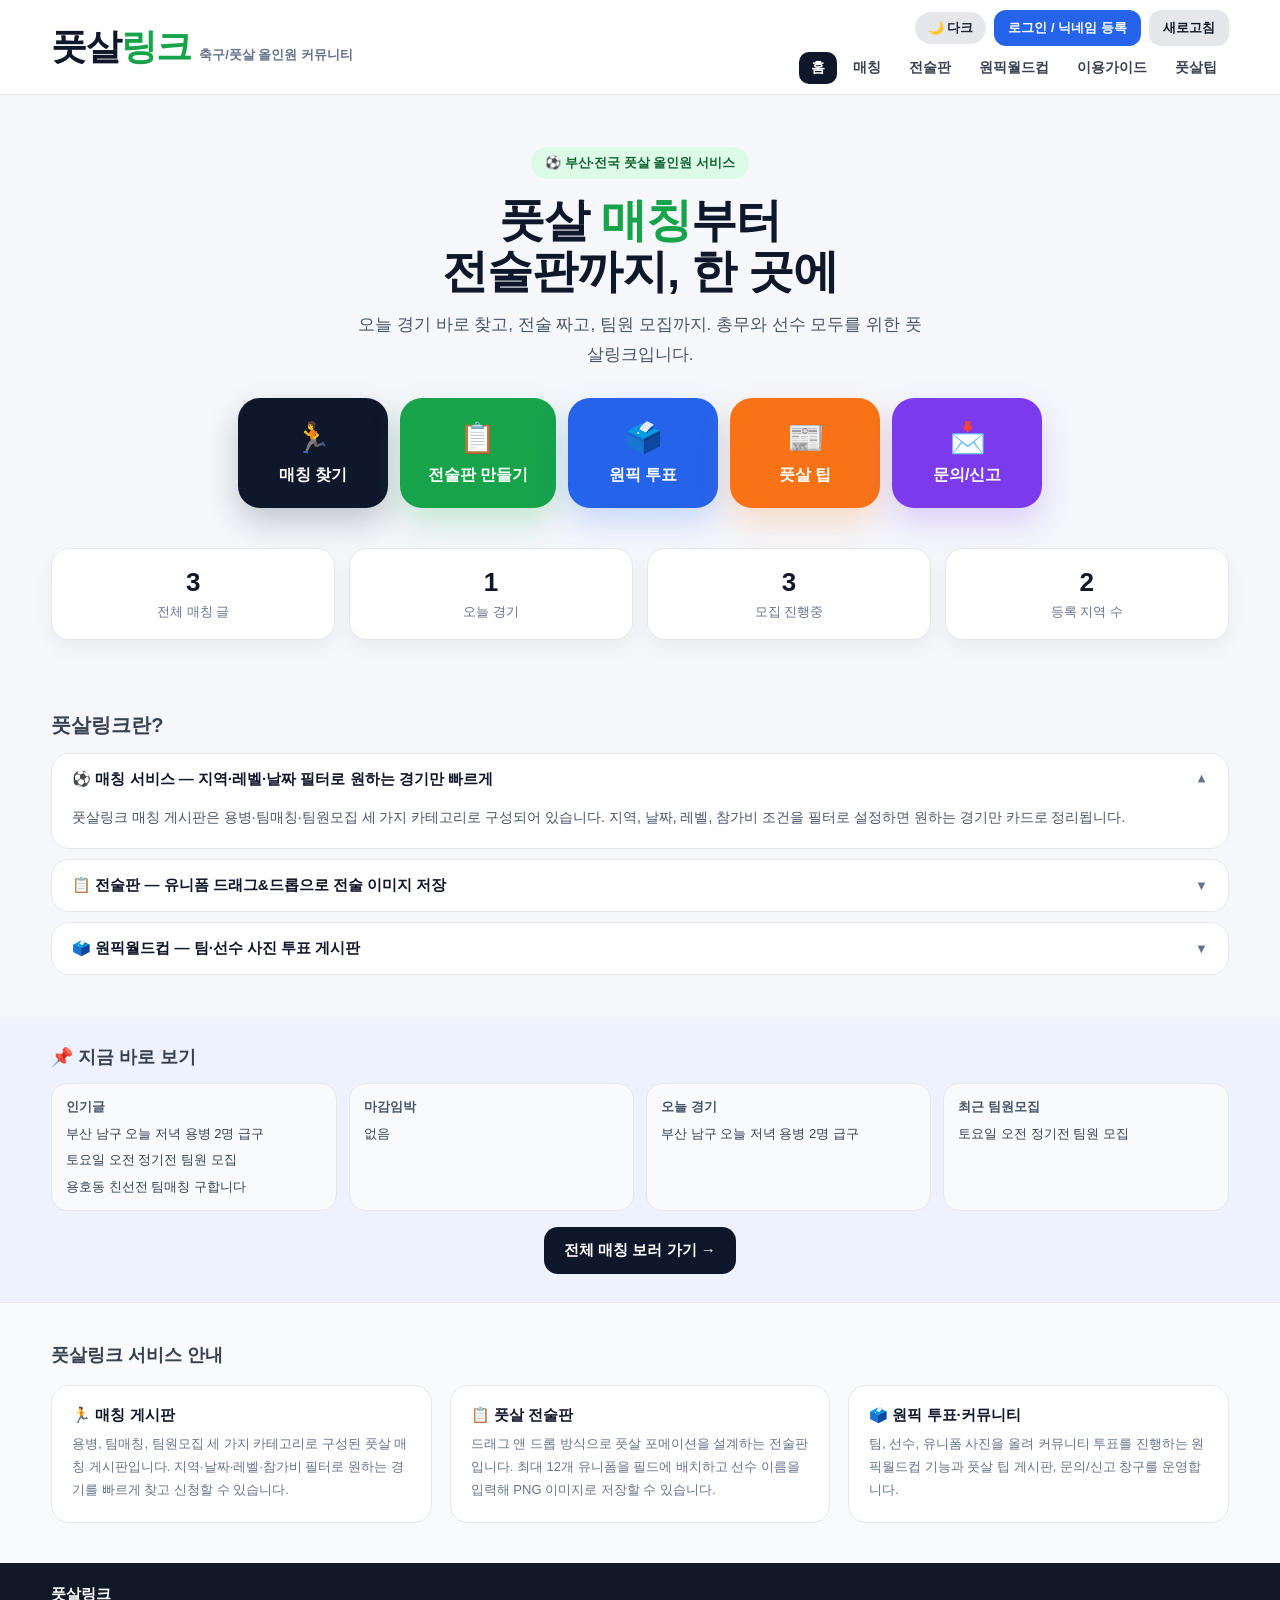
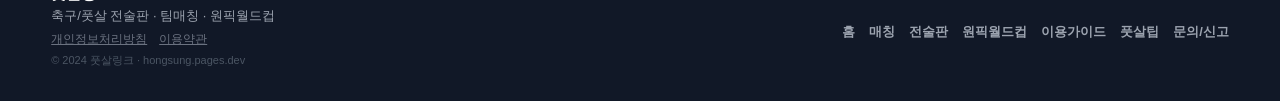
==== commit 3f27b9b1: "Add dark mode, slim header, and UI improvements - 다크모드 토글 기능 추가 (CSS 변수 기반) - 홈 외 페이지에서 슬림 헤더 전환 - 브" ====
--- a/index.html
+++ b/index.html
@@ -19,10 +19,64 @@
   <script async src="https://pagead2.googlesyndication.com/pagead/js/adsbygoogle.js?client=ca-pub-5995221323564371" crossorigin="anonymous"></script>
   <style>
     *{box-sizing:border-box}
-    body{margin:0;font-family:Arial,"Apple SD Gothic Neo","Malgun Gothic",sans-serif;background:#f5f7fb;color:#1f2937}
+    :root{
+      --bg:#f5f7fb;--bg2:#fff;--bg3:#f8fafc;--text:#1f2937;--text2:#374151;--text3:#64748b;
+      --border:#e5e7eb;--border2:#d1d5db;--card:#fff;--header:#ffffffee;
+      --nav-hover:#f1f5f9;--nav-active:#0f172a;--input-bg:#fff;
+    }
+    body.dark{
+      --bg:#0f172a;--bg2:#1e293b;--bg3:#1e293b;--text:#e2e8f0;--text2:#cbd5e1;--text3:#94a3b8;
+      --border:#334155;--border2:#475569;--card:#1e293b;--header:#0f172aee;
+      --nav-hover:#1e293b;--nav-active:#fff;--input-bg:#0f172a;
+    }
+    body{margin:0;font-family:Arial,"Apple SD Gothic Neo","Malgun Gothic",sans-serif;background:var(--bg);color:var(--text);transition:background .2s,color .2s}
     a{text-decoration:none;color:inherit}
     button,input,textarea,select{font:inherit}
     .container{width:min(1180px,92%);margin:0 auto}
+
+    /* 다크모드 적용 요소들 */
+    .site-header{background:var(--header);backdrop-filter:blur(10px);border-bottom:1px solid var(--border);position:sticky;top:0;z-index:50}
+    .stat-card,.guide-card,.tip-card,.worldcup-card,.insight-panel,.insight-card,.region-board-panel,.accordion,.detail-card,.post-item,.seo-card,.report-card,.ban-list-item,.tactic-wrap,.board-list-card{background:var(--card);border-color:var(--border);}
+    .field-box input,.field-box textarea,.field-box select,.filter-field input,.filter-field select,.login-field input,.nickname-field input{background:var(--input-bg);color:var(--text);border-color:var(--border2);}
+    .modal,.selector-modal,.login-modal,.nickname-modal,.policy-modal{background:var(--card);color:var(--text);}
+    .modal-header{background:var(--card);}
+    .post-item{background:linear-gradient(180deg,var(--card),var(--bg3));}
+    body.dark .post-item{background:linear-gradient(180deg,#1e293b,#162032);}
+    body.dark nav a:hover{background:var(--nav-hover);}
+    body.dark nav a.active{background:#fff;color:#0f172a;}
+    body.dark .brand-3d{color:#e2e8f0;}
+    body.dark .accordion-header{color:var(--text);}
+    body.dark .accordion-body{color:var(--text2);}
+    body.dark .detail-content{background:var(--bg2);border-color:var(--border);color:var(--text2);}
+    body.dark .insight-card{background:var(--bg2);}
+    body.dark .selector-column{background:var(--bg2);border-color:var(--border);}
+    body.dark .selector-option{background:var(--bg2);color:var(--text2);border-color:var(--border);}
+    body.dark .filter-summary{background:var(--bg2);border-color:var(--border);}
+    body.dark .candidate-fieldset{background:var(--bg2);border-color:var(--border);}
+    body.dark .wc-comment{background:var(--bg2);}
+    body.dark .report-card-head{background:var(--bg2);}
+    body.dark .worldcup-info-item{background:var(--bg2);border-color:var(--border);}
+    body.dark .worldcup-info-item span{color:var(--text);}    body.dark .hero h1{color:#e2e8f0;}
+    body.dark h2.section-title{color:#e2e8f0;}
+    body.dark .step-item{background:var(--bg2);border-color:var(--border);}
+    body.dark .ban-table td{border-color:var(--border);}
+    body.dark .ban-table tr:nth-child(even) td{background:var(--bg2);}
+    body.dark .board-empty{border-color:var(--border);background:var(--bg2);color:var(--text3);}
+    body.dark .wc-comment-name,.wc-comment-text{background:var(--input-bg);color:var(--text);border-color:var(--border2);}
+    body.dark .section.alt{background:#1a2744;}
+
+    /* 다크모드 토글 버튼 */
+    .dark-toggle{border:none;border-radius:999px;padding:7px 13px;font-size:13px;font-weight:800;cursor:pointer;background:var(--border);color:var(--text);transition:all .2s;display:flex;align-items:center;gap:5px;}
+    .dark-toggle:hover{opacity:.8;}
+
+    /* ===== 슬림 헤더 (홈 외 페이지) ===== */
+    .site-header .top-brand{transition:padding .25s;}
+    .site-header.slim .brand-stack{display:none}
+    .site-header.slim .admin-bar{display:none!important}
+    .site-header.slim .top-brand{padding:6px 0;justify-content:center;}
+    .site-header.slim nav{justify-content:center;gap:2px;}
+    .site-header.slim nav a{font-size:13px;padding:6px 10px;}
+    .site-header.slim .header-right{align-items:center;}
 
     /* ===== 헤더 ===== */
     .site-header{background:#ffffffee;backdrop-filter:blur(10px);border-bottom:1px solid #e5e7eb;position:sticky;top:0;z-index:50}
@@ -309,10 +363,10 @@
     .worldcup-status.live{background:#dcfce7;color:#166534}
     .worldcup-status.pending{background:#dbeafe;color:#1d4ed8}
     .worldcup-status.closed{background:#fee2e2;color:#991b1b}
-    .worldcup-info{display:grid;grid-template-columns:repeat(4,1fr);gap:8px;margin-bottom:10px}
-    .worldcup-info-item{padding:9px 12px;border-radius:12px;background:#f8fafc;border:1px solid #e5e7eb}
-    .worldcup-info-item strong{display:block;font-size:11px;color:#475569;margin-bottom:3px}
-    .worldcup-info-item span{font-size:12px;font-weight:800;color:#0f172a}
+    .worldcup-info{display:flex;flex-wrap:wrap;gap:8px;margin-bottom:10px;align-items:center;}
+    .worldcup-info-item{display:flex;align-items:center;gap:6px;padding:6px 12px;border-radius:999px;background:#f8fafc;border:1px solid #e5e7eb;white-space:nowrap;}
+    .worldcup-info-item strong{font-size:11px;color:#475569;font-weight:800;}
+    .worldcup-info-item span{font-size:12px;font-weight:800;color:#0f172a;}
     .worldcup-result{margin:0 0 10px;padding:10px 12px;border-radius:12px;background:#eff6ff;border:1px solid #bfdbfe;color:#1e3a8a;font-size:13px;line-height:1.5}
     .worldcup-grid{display:grid;gap:8px}
     .worldcup-grid.teams-2{grid-template-columns:repeat(2,1fr)}
@@ -415,7 +469,7 @@
 
 <header class="site-header">
   <div class="container top-brand">
-    <div class="brand-stack">
+    <div class="brand-stack" onclick="goPage('home')" style="cursor:pointer;" title="홈으로">
       <div class="brand-3d">풋살<span class="accent">링크</span></div>
       <div class="brand-sub">축구/풋살 올인원 커뮤니티</div>
     </div>
@@ -423,6 +477,7 @@
       <div class="admin-bar" id="adminBar">
         <span class="admin-badge" id="adminBadge" style="display:none;"></span>
         <span class="user-badge" id="userBadge" style="display:none;" onclick="openLoginModal(true)"></span>
+        <button class="dark-toggle" id="darkToggleBtn" onclick="toggleDark()">🌙 다크</button>
         <button class="small-btn blue" id="loginBtn">로그인 / 닉네임 등록</button>
         <button class="small-btn gray" id="logoutBtn" style="display:none;">로그아웃</button>
         <button class="small-btn gray" id="refreshBtn">새로고침</button>
@@ -434,8 +489,14 @@
         <a href="#" class="nav-link" data-page="onepick">원픽월드컵</a>
         <a href="#" class="nav-link" data-page="guide">이용가이드</a>
         <a href="#" class="nav-link" data-page="tips">풋살팁</a>
-        <a href="#" class="nav-link" data-page="report">문의/신고</a>
       </nav>
+      <!-- 슬림 헤더에서만 보이는 미니 액션 -->
+      <div id="slimActions" style="display:none;align-items:center;gap:6px;margin-top:4px;">
+        <button class="dark-toggle" style="padding:5px 10px;font-size:12px;" onclick="toggleDark()" id="darkToggleBtn2">🌙</button>
+        <button class="small-btn blue" style="padding:5px 10px;font-size:12px;" id="loginBtn2">로그인</button>
+        <span class="user-badge" id="userBadge2" style="display:none;font-size:11px;padding:4px 8px;" onclick="openLoginModal(true)"></span>
+        <span class="admin-badge" id="adminBadge2" style="display:none;font-size:11px;padding:4px 8px;"></span>
+      </div>
     </div>
   </div>
 </header>
@@ -583,12 +644,16 @@
   <!-- ===== 원픽월드컵 페이지 ===== -->
   <div class="page" id="page-onepick">
     <div class="container" style="padding-top:28px;padding-bottom:36px;">
-      <h2 style="margin:0 0 6px;font-size:24px;">원픽월드컵</h2>
-      <p style="margin:0 0 18px;font-size:14px;color:#64748b;">관리자가 등록하는 2~4강 사진 투표 게시판입니다. 투표 수는 실시간으로 반영됩니다.</p>
+      <div style="display:flex;align-items:center;justify-content:space-between;gap:12px;flex-wrap:wrap;margin-bottom:6px;">
+        <div>
+          <h2 style="margin:0 0 4px;font-size:24px;">원픽월드컵</h2>
+          <p style="margin:0;font-size:14px;color:#64748b;">관리자가 등록하는 2~4강 사진 투표 게시판입니다. 투표 수는 실시간으로 반영됩니다.</p>
+        </div>
+        <button class="small-btn blue" id="worldcupWriteBtn">원픽월드컵 글쓰기</button>
+      </div>
       <div class="worldcup-shell">
-        <div class="board-list-card worldcup-toolbar">
-          <div class="worldcup-meta" id="worldcupMeta">관리자 등록 전용 투표 게시판</div>
-          <button class="small-btn blue" id="worldcupWriteBtn">원픽월드컵 글쓰기</button>
+        <div style="display:flex;justify-content:flex-end;margin-bottom:4px;">
+          <span class="worldcup-meta" id="worldcupMeta" style="font-size:13px;color:#64748b;"></span>
         </div>
         <div class="worldcup-list" id="worldcupList"></div>
         <div class="wc-pagination" id="wcPagination"></div>
@@ -1014,8 +1079,70 @@
 function getSavedNickname(){const u=getUserInfo();return u?u.nickname:'';}
 
 /* =========================================================
-   PAGE NAVIGATION
+   DARK MODE
 ========================================================= */
+const DARK_KEY='futsal_dark_mode';
+function toggleDark(){
+  const isDark=document.body.classList.toggle('dark');
+  localStorage.setItem(DARK_KEY,isDark?'1':'0');
+  document.getElementById('darkToggleBtn').textContent=isDark?'☀️ 라이트':'🌙 다크';
+}
+(function initDark(){
+  const saved=localStorage.getItem(DARK_KEY);
+  const prefersDark=window.matchMedia('(prefers-color-scheme: dark)').matches;
+  if(saved==='1'||(saved===null&&prefersDark)){
+    document.body.classList.add('dark');
+    document.addEventListener('DOMContentLoaded',()=>{
+      const btn=document.getElementById('darkToggleBtn');
+      if(btn)btn.textContent='☀️ 라이트';
+    });
+  }
+})();
+
+/* =========================================================
+   LOGIN GUARD - 로그인 필수 체크
+========================================================= */
+function requireLogin(action){
+  const user=getUserInfo();
+  const admin=getAdminSession();
+  if(user||admin){action();return;}
+  if(confirm('로그인이 필요합니다.\n닉네임 등록 후 이용해 주세요.\n\n[확인] 로그인 화면으로 이동')){
+    openLoginModal(false);
+  }
+}
+
+/* =========================================================
+   URL HASH ROUTING
+========================================================= */
+const PAGE_HASH={home:'',matching:'matching',tactic:'tactic',onepick:'onepick',guide:'guide',tips:'tips',report:'report'};
+const HASH_PAGE=Object.fromEntries(Object.entries(PAGE_HASH).map(([k,v])=>[v,k]));
+
+function updateSlimActions(){
+  const s=getAdminSession();const user=getUserInfo();
+  const slim=document.querySelector('.site-header')?.classList.contains('slim');
+  const sa=document.getElementById('slimActions');
+  if(!sa)return;
+  sa.style.display=slim?'flex':'none';
+  // 미니 배지 동기화
+  const ub2=document.getElementById('userBadge2');
+  const ab2=document.getElementById('adminBadge2');
+  const lb2=document.getElementById('loginBtn2');
+  const dt2=document.getElementById('darkToggleBtn2');
+  if(dt2)dt2.textContent=document.body.classList.contains('dark')?'☀️':'🌙';
+  if(s){
+    if(ab2){ab2.textContent='👑관리자';ab2.style.display='inline-flex';}
+    if(ub2)ub2.style.display='none';
+    if(lb2)lb2.style.display='none';
+  } else if(user){
+    if(ub2){ub2.textContent='👤'+user.nickname;ub2.style.display='inline-flex';}
+    if(ab2)ab2.style.display='none';
+    if(lb2)lb2.style.display='none';
+  } else {
+    if(lb2)lb2.style.display='inline-flex';
+    if(ub2)ub2.style.display='none';
+    if(ab2)ab2.style.display='none';
+  }
+}
 function goPage(id){
   document.querySelectorAll('.page').forEach(p=>p.classList.remove('active'));
   document.querySelectorAll('.nav-link').forEach(a=>a.classList.remove('active'));
@@ -1023,16 +1150,62 @@
   if(pg)pg.classList.add('active');
   const lnk=document.querySelector(`.nav-link[data-page="${id}"]`);
   if(lnk)lnk.classList.add('active');
+  const header=document.querySelector('.site-header');
+  if(id==='home'){header.classList.remove('slim');}
+  else{header.classList.add('slim');}
+  updateSlimActions();
+  const hash=PAGE_HASH[id]??id;
+  history.pushState({page:id},'','#'+(hash||''));
   window.scrollTo({top:0,behavior:'smooth'});
   if(id==='guide'){renderGuideInsights();renderBanList();}
 }
+
+// 해시 변경 감지 (뒤로가기 등)
+window.addEventListener('popstate',()=>routeFromHash());
+function routeFromHash(){
+  const hash=location.hash.replace('#','');
+  // onepick/글ID 형태 처리
+  if(hash.startsWith('onepick/')){
+    const pid=hash.split('/')[1];
+    goPageDirect('onepick');
+    setTimeout(()=>{
+      const el=document.getElementById('wc-post-'+pid);
+      if(el)el.scrollIntoView({behavior:'smooth',block:'center'});
+    },300);
+    return;
+  }
+  const page=HASH_PAGE[hash]??'home';
+  goPageDirect(page);
+}
+function goPageDirect(id){
+  document.querySelectorAll('.page').forEach(p=>p.classList.remove('active'));
+  document.querySelectorAll('.nav-link').forEach(a=>a.classList.remove('active'));
+  const pg=document.getElementById('page-'+id);
+  if(pg)pg.classList.add('active');
+  const lnk=document.querySelector(`.nav-link[data-page="${id}"]`);
+  if(lnk)lnk.classList.add('active');
+  const header=document.querySelector('.site-header');
+  if(id==='home'){header.classList.remove('slim');}
+  else{header.classList.add('slim');}
+  updateSlimActions();
+  if(id==='guide'){setTimeout(()=>{renderGuideInsights();renderBanList();},100);}
+}
+// 공유 URL 복사 함수
+window.shareWorldcupPost=function(pid){
+  const url=location.origin+location.pathname+'#onepick/'+pid;
+  if(navigator.clipboard?.writeText){
+    navigator.clipboard.writeText(url).then(()=>alert('링크가 복사되었습니다!\n카카오톡 등에 붙여넣기 하세요.\n\n'+url));
+  } else {
+    prompt('이 링크를 복사하세요:',url);
+  }
+};
+
+/* =========================================================
+   ACCORDION
+========================================================= */
 document.querySelectorAll('.nav-link').forEach(a=>{
   a.addEventListener('click',e=>{e.preventDefault();goPage(a.dataset.page);});
 });
-
-/* =========================================================
-   ACCORDION
-========================================================= */
 function toggleAccordion(id){document.getElementById(id)?.classList.toggle('open');}
 
 /* =========================================================
@@ -1084,6 +1257,7 @@
   worldcupWriteBtn.style.display='inline-flex';
   if(typeof renderMatchBoard==='function')renderMatchBoard();
   renderReports();
+  updateSlimActions();
 }
 
 refreshBtn.addEventListener('click',()=>location.reload());
@@ -1134,6 +1308,7 @@
 };
 
 loginBtn.addEventListener('click',()=>openLoginModal(false));
+document.getElementById('loginBtn2')?.addEventListener('click',()=>openLoginModal(false));
 document.getElementById('loginCancelBtn').addEventListener('click',()=>loginModalBackdrop.classList.remove('show'));
 loginModalBackdrop.addEventListener('click',e=>{if(e.target===loginModalBackdrop)loginModalBackdrop.classList.remove('show');});
 
@@ -1507,15 +1682,16 @@
 function closeModal(){document.getElementById('modalBackdrop').classList.remove('show');editingId=null;document.getElementById('modalTitle').textContent='글쓰기';document.getElementById('postForm').reset();document.getElementById('postPasswordInput').value='';document.getElementById('urgentInput').value='false';document.getElementById('closedInput').value='false';updateUrgentBox();}
 function resetFilters(){setRegionFilter('','');Object.assign(filters,{date:'',dateRange:null,level:'all',fee:'all',status:'all'});document.getElementById('filterDateInput').value='';document.getElementById('filterLevelInput').value='all';document.getElementById('filterFeeInput').value='all';document.getElementById('filterStatusInput').value='all';document.querySelectorAll('.date-range-btn').forEach(b=>b.classList.remove('on'));renderMatchBoard();}
 function openWriteModal(){
-  editingId=null;
-  document.getElementById('modalTitle').textContent=`${boardLabel(currentBoard)} 글쓰기`;
-  document.getElementById('postForm').reset();
-  document.getElementById('urgentInput').value='false';
-  document.getElementById('closedInput').value='false';
-  // 닉네임 자동입력
-  const user=getUserInfo();
-  if(user)document.getElementById('authorInput').value=user.nickname||'';
-  openModal();
+  requireLogin(()=>{
+    editingId=null;
+    document.getElementById('modalTitle').textContent=`${boardLabel(currentBoard)} 글쓰기`;
+    document.getElementById('postForm').reset();
+    document.getElementById('urgentInput').value='false';
+    document.getElementById('closedInput').value='false';
+    const user=getUserInfo();
+    if(user)document.getElementById('authorInput').value=user.nickname||'';
+    openModal();
+  });
 }
 
 document.getElementById('writeBtn').addEventListener('click',openWriteModal);
@@ -1551,7 +1727,20 @@
 
 window.openEdit=function(id){const p=posts.find(x=>x.id===id);if(!p)return;const v=getVerifiedPw(p,'이 글');if(!v)return;closeMatchDetail();editingId=id;currentBoard=p.board;setRegionFilter('','');renderMatchBoard();document.getElementById('modalTitle').textContent='글 수정';document.getElementById('authorInput').value=p.author||'';document.getElementById('titleInput').value=p.title||'';document.getElementById('regionInput').value=p.region||'';document.getElementById('matchDateInput').value=p.matchDate||'';document.getElementById('timeInput').value=p.time||'';document.getElementById('deadlineInput').value=p.deadlineDate||'';document.getElementById('levelInput').value=p.level||'';document.getElementById('feeInput').value=p.fee||'';document.getElementById('contactTypeInput').value=p.contactType||'private';document.getElementById('contactValueInput').value=p.contactValue||'';document.getElementById('contactNoteInput').value=p.contactNote||'';document.getElementById('contentInput').value=p.content||'';document.getElementById('urgentInput').value=p.urgent?'true':'false';document.getElementById('closedInput').value=p.closed?'true':'false';document.getElementById('postPasswordInput').value='';openModal();};
 window.deletePost=function(id){const p=posts.find(x=>x.id===id);if(!p)return;const v=getVerifiedPw(p,'이 글');if(!v)return;if(!confirm('삭제할까요?'))return;closeMatchDetail();posts=posts.filter(x=>x.id!==id);revokeOwn(id);savePosts();renderMatchBoard();};
-window.handleApply=async function(id){const post=posts.find(x=>x.id===id);if(!post)return;const status=getPostStatus(post);if(status.key==='closed'){alert('마감된 모집입니다.');return;}post.applications=Number(post.applications||0)+1;savePosts();renderMatchBoard();if(document.getElementById('matchDetailBackdrop').classList.contains('show'))renderMatchDetail(post);const msg=post.contactNote||'간단한 소개를 남겨 주세요.';if(post.contactType==='openchat'&&post.contactValue){window.open(post.contactValue,'_blank','noopener');alert(`오픈채팅으로 연결합니다.\n${msg}`);return;}if(post.contactType==='private_phone'){if(canViewContact(post)){if(post.contactValue&&navigator.clipboard?.writeText)try{await navigator.clipboard.writeText(post.contactValue);}catch{}alert(`비공개 전화번호: ${post.contactValue||'작성자 안내'}\n${msg}`);}else{alert(`${getDisclosureMsg(post)}\n${msg}`);}return;}if(isPrivate(post.contactType)&&!canViewContact(post)){alert(`${getDisclosureMsg(post)}\n${msg}`);return;}if(post.contactValue&&navigator.clipboard?.writeText)try{await navigator.clipboard.writeText(post.contactValue);}catch{}alert(`연락처: ${post.contactValue||'글 작성자 안내 확인'}\n${msg}`);};
+window.handleApply=async function(id){
+  requireLogin(async()=>{
+    const post=posts.find(x=>x.id===id);if(!post)return;
+    const status=getPostStatus(post);if(status.key==='closed'){alert('마감된 모집입니다.');return;}
+    post.applications=Number(post.applications||0)+1;savePosts();renderMatchBoard();
+    if(document.getElementById('matchDetailBackdrop').classList.contains('show'))renderMatchDetail(post);
+    const msg=post.contactNote||'간단한 소개를 남겨 주세요.';
+    if(post.contactType==='openchat'&&post.contactValue){window.open(post.contactValue,'_blank','noopener');alert(`오픈채팅으로 연결합니다.\n${msg}`);return;}
+    if(post.contactType==='private_phone'){if(canViewContact(post)){if(post.contactValue&&navigator.clipboard?.writeText)try{await navigator.clipboard.writeText(post.contactValue);}catch{}alert(`비공개 전화번호: ${post.contactValue||'작성자 안내'}\n${msg}`);}else{alert(`${getDisclosureMsg(post)}\n${msg}`);}return;}
+    if(isPrivate(post.contactType)&&!canViewContact(post)){alert(`${getDisclosureMsg(post)}\n${msg}`);return;}
+    if(post.contactValue&&navigator.clipboard?.writeText)try{await navigator.clipboard.writeText(post.contactValue);}catch{}
+    alert(`연락처: ${post.contactValue||'글 작성자 안내 확인'}\n${msg}`);
+  });
+};
 window.openPostDetail=function(id){openMatchDetail(id);};
 window.jumpToPost=function(id){const p=posts.find(x=>x.id===id);if(!p)return;const pts=getRegionParts(p.region);currentBoard=p.board;setRegionFilter(pts.province,pts.district);renderMatchBoard();goPage('matching');setTimeout(()=>{document.getElementById(`post-${id}`)?.scrollIntoView({behavior:'smooth',block:'center'});openMatchDetail(id);},60);};
 
@@ -1747,13 +1936,40 @@
   document.getElementById('worldcupList').innerHTML=page.map(post=>{
     const st=getWcStatus(post),coms=wcCommentsCache[post.id]||[];
     const valid=post.candidates.filter(c=>c.name);const tc=Math.min(4,Math.max(2,valid.length));
-    return`<article class="worldcup-card" id="wc-post-${post.id}"><div class="worldcup-top"><div><h3>${escapeHtml(post.title)}</h3><p class="worldcup-desc">${escapeHtml(post.description).replace(/\n/g,'<br>')}</p></div><span class="worldcup-status ${st.key}">${st.label}</span></div><div class="worldcup-info"><div class="worldcup-info-item"><strong>작성일</strong><span>${formatDate(post.createdAt)}</span></div><div class="worldcup-info-item"><strong>시작</strong><span>${formatDate(post.startAt)}</span></div><div class="worldcup-info-item"><strong>종료</strong><span>${formatDate(post.endAt)}</span></div><div class="worldcup-info-item"><strong>상태</strong><span>${st.label}</span></div></div><p class="worldcup-result">${escapeHtml(post.resultSummary||'').replace(/\n/g,'<br>')}</p><div class="worldcup-grid teams-${tc}">${valid.map(c=>`<button type="button" class="candidate-card" onclick="voteWorldcup('${post.id}','${c.id}')" ${st.clickable?'':'disabled'}><div class="candidate-media"><span class="vote-badge">투표수 ${Number(c.votes||0)}</span>${c.image?`<img src="${c.image}" alt="${escapeHtml(c.name)}">`:`<div class="candidate-placeholder"><span class="candidate-placeholder-text">${escapeHtml(c.name)}</span></div>`}</div><div class="candidate-body"><span class="candidate-name">${escapeHtml(c.name)}</span>${c.caption?`<div class="candidate-caption" style="color:#e2e8f0;font-weight:700;">${escapeHtml(c.caption)}</div>`:''}<div class="candidate-caption">${st.clickable?'클릭 시 1표 증가':'비활성화'}</div></div></button>`).join('')}</div>${admin?`<div class="worldcup-admin-bar"><button class="small-btn blue" onclick="editWorldcupPost('${post.id}')">수정</button><button class="small-btn red" onclick="deleteWorldcupPost('${post.id}')">삭제</button></div>`:''}<div class="wc-comments" id="wc-comments-${post.id}"><div class="wc-comments-title">💬 댓글 ${coms.length}개</div>${coms.map(cm=>`<div class="wc-comment"><div class="wc-comment-main"><span class="wc-comment-author">${escapeHtml(cm.author_name)}</span><span class="wc-comment-date">${formatDate(cm.created_at)}</span><div style="margin-top:4px;">${escapeHtml(cm.content)}</div></div>${admin?`<button class="wc-comment-del" onclick="deleteWcComment('${cm.id}','${post.id}')">삭제</button>`:''}</div>`).join('')}<div class="wc-comment-form"><input class="wc-comment-name" id="wc-cname-${post.id}" placeholder="닉네임" maxlength="20" value="${escapeHtml(getSavedNickname())}" /><input class="wc-comment-text" id="wc-ctext-${post.id}" placeholder="댓글 입력" maxlength="200" /><button class="wc-comment-btn" onclick="submitWcComment('${post.id}')">등록</button></div></div></article>`;
+    return`<article class="worldcup-card" id="wc-post-${post.id}"><div class="worldcup-top"><div><h3>${escapeHtml(post.title)}</h3><p class="worldcup-desc">${escapeHtml(post.description).replace(/\n/g,'<br>')}</p></div><div style="display:flex;flex-direction:column;gap:6px;align-items:flex-end;"><span class="worldcup-status ${st.key}">${st.label}</span><button class="small-btn gray" style="font-size:11px;padding:5px 10px;" onclick="shareWorldcupPost('${post.id}')">🔗 공유</button></div></div><div class="worldcup-info"><div class="worldcup-info-item"><strong>작성일</strong><span>${formatDate(post.createdAt)}</span></div><div class="worldcup-info-item"><strong>시작</strong><span>${formatDate(post.startAt)}</span></div><div class="worldcup-info-item"><strong>종료</strong><span>${formatDate(post.endAt)}</span></div><div class="worldcup-info-item"><strong>상태</strong><span>${st.label}</span></div></div><p class="worldcup-result">${escapeHtml(post.resultSummary||'').replace(/\n/g,'<br>')}</p><div class="worldcup-grid teams-${tc}">${valid.map(c=>`<button type="button" class="candidate-card" onclick="voteWorldcup('${post.id}','${c.id}')" ${st.clickable?'':'disabled'}><div class="candidate-media"><span class="vote-badge">투표수 ${Number(c.votes||0)}</span>${c.image?`<img src="${c.image}" alt="${escapeHtml(c.name)}">`:`<div class="candidate-placeholder"><span class="candidate-placeholder-text">${escapeHtml(c.name)}</span></div>`}</div><div class="candidate-body"><span class="candidate-name">${escapeHtml(c.name)}</span>${c.caption?`<div class="candidate-caption" style="color:#e2e8f0;font-weight:700;">${escapeHtml(c.caption)}</div>`:''}<div class="candidate-caption">${st.clickable?'클릭 시 1표 증가':'비활성화'}</div></div></button>`).join('')}</div>${admin?`<div class="worldcup-admin-bar"><button class="small-btn blue" onclick="editWorldcupPost('${post.id}')">글수정</button><button class="small-btn red" onclick="deleteWorldcupPost('${post.id}')">글삭제</button><button class="small-btn" style="background:#f59e0b;" onclick="resetVotes('${post.id}')">투표초기화</button></div>`:''}<div class="wc-comments" id="wc-comments-${post.id}"><div class="wc-comments-title">💬 댓글 ${coms.length}개</div>${coms.map(cm=>`<div class="wc-comment"><div class="wc-comment-main"><span class="wc-comment-author">${escapeHtml(cm.author_name)}</span><span class="wc-comment-date">${formatDate(cm.created_at)}</span><div style="margin-top:4px;">${escapeHtml(cm.content)}</div></div>${admin?`<button class="wc-comment-del" onclick="deleteWcComment('${cm.id}','${post.id}')">삭제</button>`:''}</div>`).join('')}<div class="wc-comment-form"><input class="wc-comment-name" id="wc-cname-${post.id}" placeholder="닉네임" maxlength="20" value="${escapeHtml(getSavedNickname())}" /><input class="wc-comment-text" id="wc-ctext-${post.id}" placeholder="댓글 입력 (로그인 필요)" maxlength="200" /><button class="wc-comment-btn" onclick="submitWcComment('${post.id}')">등록</button></div></div></article>`;
   }).join('');
   renderWcPagination(total);
 }
-window.submitWcComment=async function(pid){const ne=document.getElementById('wc-cname-'+pid),te=document.getElementById('wc-ctext-'+pid);const n=ne?.value.trim(),c=te?.value.trim();if(!n){alert('닉네임 입력');ne?.focus();return;}if(!c){alert('댓글 입력');te?.focus();return;}try{await wcInsertComment(pid,n,c);te.value='';await wcLoadComments(pid);renderWorldcupPosts();}catch(e){alert('등록 실패: '+e.message);}};
+window.submitWcComment=async function(pid){
+  requireLogin(async()=>{
+    const ne=document.getElementById('wc-cname-'+pid),te=document.getElementById('wc-ctext-'+pid);
+    const n=ne?.value.trim(),c=te?.value.trim();
+    if(!n){alert('닉네임 입력');ne?.focus();return;}
+    if(!c){alert('댓글 입력');te?.focus();return;}
+    try{await wcInsertComment(pid,n,c);te.value='';await wcLoadComments(pid);renderWorldcupPosts();}
+    catch(e){alert('등록 실패: '+e.message);}
+  });
+};
 window.deleteWcComment=async function(cid,pid){if(!isAdmin()){alert('관리자만 삭제 가능');return;}if(!confirm('댓글 삭제?'))return;try{await wcDeleteComment(cid);await wcLoadComments(pid);renderWorldcupPosts();}catch(e){alert('실패: '+e.message);}};
-window.voteWorldcup=async function(pid,cid){const raw=worldcupPosts.find(p=>p.id===pid);if(!raw)return;const p=dbPost(raw);const st=getWcStatus(p);if(!st.clickable)return;const c=p.candidates.find(x=>x.id===cid);if(!c)return;c.votes=Number(c.votes||0)+1;raw.candidates=p.candidates;renderWorldcupPosts();try{await wcUpdateVotes(pid,p.candidates);}catch(e){console.error(e.message);}};
+window.voteWorldcup=async function(pid,cid){
+  requireLogin(async()=>{
+    const raw=worldcupPosts.find(p=>p.id===pid);if(!raw)return;
+    const p=dbPost(raw);const st=getWcStatus(p);if(!st.clickable)return;
+    const c=p.candidates.find(x=>x.id===cid);if(!c)return;
+    c.votes=Number(c.votes||0)+1;raw.candidates=p.candidates;renderWorldcupPosts();
+    try{await wcUpdateVotes(pid,p.candidates);}catch(e){console.error(e.message);}
+  });
+};
+window.resetVotes=async function(pid){
+  if(!isAdmin()){alert('관리자만 가능합니다.');return;}
+  if(!confirm('투표 수를 모두 0으로 초기화할까요?'))return;
+  const raw=worldcupPosts.find(p=>p.id===pid);if(!raw)return;
+  const p=dbPost(raw);
+  p.candidates.forEach(c=>c.votes=0);
+  raw.candidates=p.candidates;
+  try{await wcUpdateVotes(pid,p.candidates);renderWorldcupPosts();alert('투표가 초기화되었습니다.');}
+  catch(e){alert('실패: '+e.message);}
+};
 window.deleteWorldcupPost=async function(pid){if(!isAdmin()){alert('관리자만 삭제 가능');return;}if(!confirm('삭제할까요?'))return;try{await wcDeletePost(pid);delWcPw(pid);await wcLoadPosts();}catch(e){alert('실패: '+e.message);}};
 
 let worldcupEditingId=null;
@@ -1843,11 +2059,18 @@
 /* =========================================================
    INIT
 ========================================================= */
+// 다크모드 버튼 초기 텍스트
+(function(){
+  const btn=document.getElementById('darkToggleBtn');
+  if(btn)btn.textContent=document.body.classList.contains('dark')?'☀️ 라이트':'🌙 다크';
+})();
 applyAdminUI();
 renderMatchBoard();
 renderTipsGrid();
 buildCandidateFields(4);
 renderReports();
+// 해시 라우팅 초기 진입
+routeFromHash();
 (async()=>{
   await wcLoadPosts();
   for(const p of worldcupPosts)await wcLoadComments(p.id);
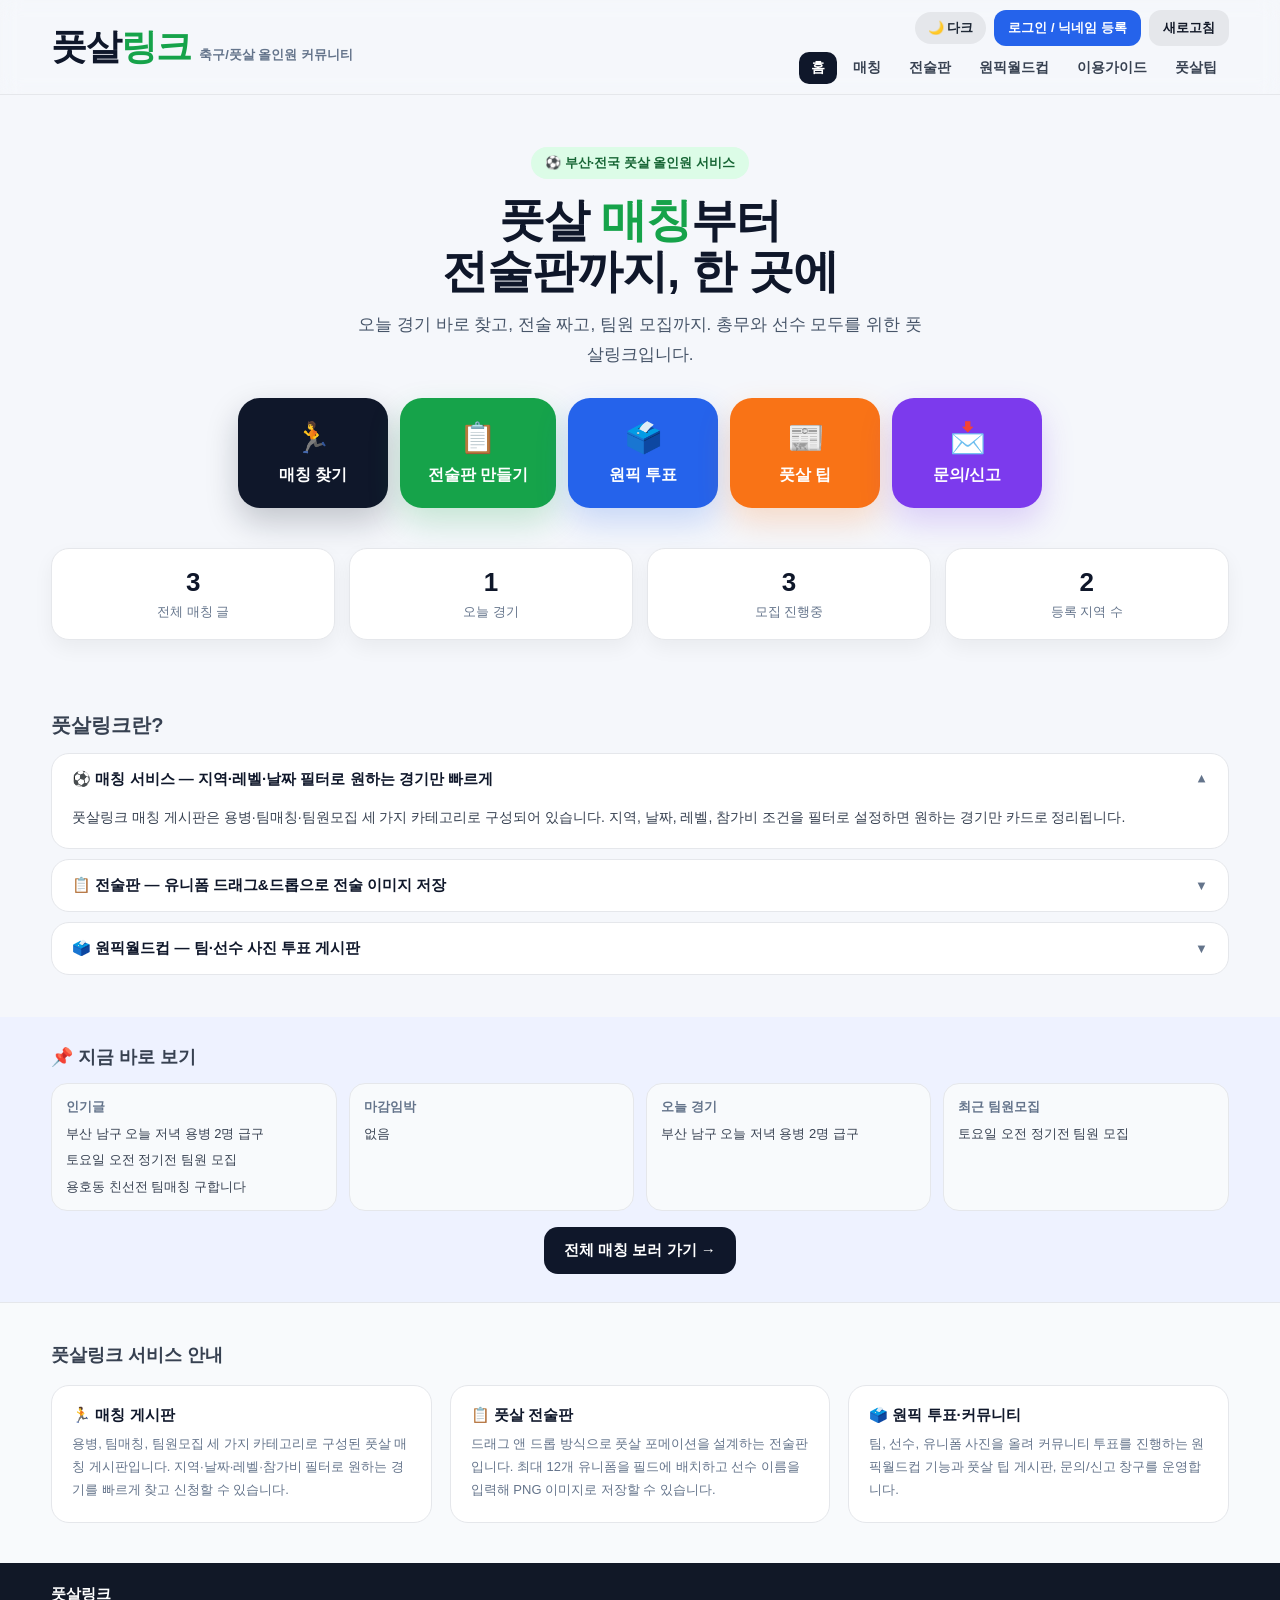
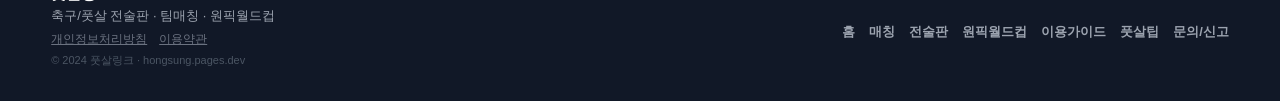
==== commit 19fa7f4b: "Improve dark mode visibility across all UI elements 다크모드 텍스트/배경 가시성 전면 개선  Co-Authored-By: Claude So" ====
--- a/index.html
+++ b/index.html
@@ -23,47 +23,150 @@
       --bg:#f5f7fb;--bg2:#fff;--bg3:#f8fafc;--text:#1f2937;--text2:#374151;--text3:#64748b;
       --border:#e5e7eb;--border2:#d1d5db;--card:#fff;--header:#ffffffee;
       --nav-hover:#f1f5f9;--nav-active:#0f172a;--input-bg:#fff;
+      --stat-num:#0f172a;--hero-h1:#0f172a;--section-title:#0f172a;
+      --accordion-header:#0f172a;--post-title:#0f172a;--detail-span:#0f172a;
+      --badge-bg:#dcfce7;--badge-color:#166534;
     }
     body.dark{
-      --bg:#0f172a;--bg2:#1e293b;--bg3:#1e293b;--text:#e2e8f0;--text2:#cbd5e1;--text3:#94a3b8;
+      --bg:#0f172a;--bg2:#1e293b;--bg3:#253047;--text:#e2e8f0;--text2:#cbd5e1;--text3:#94a3b8;
       --border:#334155;--border2:#475569;--card:#1e293b;--header:#0f172aee;
-      --nav-hover:#1e293b;--nav-active:#fff;--input-bg:#0f172a;
+      --nav-hover:#253047;--nav-active:#e2e8f0;--input-bg:#253047;
+      --stat-num:#e2e8f0;--hero-h1:#e2e8f0;--section-title:#e2e8f0;
+      --accordion-header:#e2e8f0;--post-title:#e2e8f0;--detail-span:#e2e8f0;
     }
-    body{margin:0;font-family:Arial,"Apple SD Gothic Neo","Malgun Gothic",sans-serif;background:var(--bg);color:var(--text);transition:background .2s,color .2s}
+    body{margin:0;font-family:Arial,"Apple SD Gothic Neo","Malgun Gothic",sans-serif;background:var(--bg);color:var(--text);transition:background .25s,color .25s}
     a{text-decoration:none;color:inherit}
     button,input,textarea,select{font:inherit}
     .container{width:min(1180px,92%);margin:0 auto}
 
-    /* 다크모드 적용 요소들 */
-    .site-header{background:var(--header);backdrop-filter:blur(10px);border-bottom:1px solid var(--border);position:sticky;top:0;z-index:50}
-    .stat-card,.guide-card,.tip-card,.worldcup-card,.insight-panel,.insight-card,.region-board-panel,.accordion,.detail-card,.post-item,.seo-card,.report-card,.ban-list-item,.tactic-wrap,.board-list-card{background:var(--card);border-color:var(--border);}
-    .field-box input,.field-box textarea,.field-box select,.filter-field input,.filter-field select,.login-field input,.nickname-field input{background:var(--input-bg);color:var(--text);border-color:var(--border2);}
-    .modal,.selector-modal,.login-modal,.nickname-modal,.policy-modal{background:var(--card);color:var(--text);}
+    /* ===== 다크모드 전역 적용 ===== */
+    /* 카드/패널 배경 */
+    .stat-card,.guide-card,.tip-card,.worldcup-card,.insight-panel,.insight-card,
+    .region-board-panel,.accordion,.detail-card,.seo-card,.report-card,
+    .ban-list-item,.tactic-wrap,.board-list-card,.contact-box,
+    .tip-detail-header,.tip-detail-body,.step-item{
+      background:var(--card);border-color:var(--border);
+    }
+    /* post-item 그라디언트 */
+    .post-item{background:linear-gradient(180deg,var(--card),var(--bg3));border-color:var(--border);}
+    /* 모달 */
+    .modal,.selector-modal,.nickname-modal,.policy-modal{background:var(--card);color:var(--text);}
     .modal-header{background:var(--card);}
-    .post-item{background:linear-gradient(180deg,var(--card),var(--bg3));}
-    body.dark .post-item{background:linear-gradient(180deg,#1e293b,#162032);}
+    /* 인풋 */
+    .field-box input,.field-box textarea,.field-box select,
+    .filter-field input,.filter-field select,
+    .login-field input,.nickname-field input,
+    .wc-comment-name,.wc-comment-text{
+      background:var(--input-bg);color:var(--text);border-color:var(--border2);
+    }
+    /* 텍스트 색상 변수화 */
+    .stat-card strong{color:var(--stat-num);}
+    .stat-card span{color:var(--text3);}
+    .hero h1{color:var(--hero-h1);}
+    h2.section-title{color:var(--section-title);}
+    .accordion-header{color:var(--accordion-header);}
+    .post-top h4{color:var(--post-title);}
+    .detail-card span{color:var(--detail-span);}
+    .guide-card h3,.tip-card-body h3,.step-content strong{color:var(--section-title);}
+    .worldcup-top h3{color:var(--section-title);}
+    .ban-list-name{color:var(--section-title);}
+
+    /* 다크모드 전용 보강 */
+    body.dark .site-header{background:var(--header);border-color:var(--border);}
+    body.dark nav a{color:var(--text2);}
     body.dark nav a:hover{background:var(--nav-hover);}
-    body.dark nav a.active{background:#fff;color:#0f172a;}
+    body.dark nav a.active{background:#e2e8f0;color:#0f172a;}
     body.dark .brand-3d{color:#e2e8f0;}
-    body.dark .accordion-header{color:var(--text);}
+    body.dark .brand-sub{color:var(--text3);}
     body.dark .accordion-body{color:var(--text2);}
+    body.dark .accordion-header:hover{background:var(--bg3);}
     body.dark .detail-content{background:var(--bg2);border-color:var(--border);color:var(--text2);}
     body.dark .insight-card{background:var(--bg2);}
+    body.dark .insight-card strong{color:var(--text3);}
+    body.dark .insight-card li{color:var(--text2);}
+    body.dark .insight-card button{color:var(--text2);}
     body.dark .selector-column{background:var(--bg2);border-color:var(--border);}
     body.dark .selector-option{background:var(--bg2);color:var(--text2);border-color:var(--border);}
-    body.dark .filter-summary{background:var(--bg2);border-color:var(--border);}
+    body.dark .selector-option.on{background:#e2e8f0;color:#0f172a;}
+    body.dark .filter-summary{background:var(--bg2);border-color:var(--border);color:var(--text2);}
+    body.dark .filter-help{color:var(--text3);}
     body.dark .candidate-fieldset{background:var(--bg2);border-color:var(--border);}
     body.dark .wc-comment{background:var(--bg2);}
-    body.dark .report-card-head{background:var(--bg2);}
+    body.dark .wc-comment-author{color:var(--text);}
+    body.dark .wc-comments-title{color:var(--text2);}
+    body.dark .report-card-head{background:var(--bg3);}
+    body.dark .report-card-body{color:var(--text2);}
     body.dark .worldcup-info-item{background:var(--bg2);border-color:var(--border);}
-    body.dark .worldcup-info-item span{color:var(--text);}    body.dark .hero h1{color:#e2e8f0;}
-    body.dark h2.section-title{color:#e2e8f0;}
+    body.dark .worldcup-info-item strong{color:var(--text3);}
+    body.dark .worldcup-info-item span{color:var(--text);}
+    body.dark .worldcup-result{background:var(--bg2);border-color:var(--border);color:var(--text2);}
+    body.dark .worldcup-desc{color:var(--text2);}
+    body.dark .worldcup-meta{color:var(--text3);}
+    body.dark h2.section-title{color:var(--section-title);}
     body.dark .step-item{background:var(--bg2);border-color:var(--border);}
-    body.dark .ban-table td{border-color:var(--border);}
+    body.dark .step-content p{color:var(--text3);}
+    body.dark .ban-table th{background:#253047;}
+    body.dark .ban-table td{border-color:var(--border);color:var(--text2);}
     body.dark .ban-table tr:nth-child(even) td{background:var(--bg2);}
     body.dark .board-empty{border-color:var(--border);background:var(--bg2);color:var(--text3);}
-    body.dark .wc-comment-name,.wc-comment-text{background:var(--input-bg);color:var(--text);border-color:var(--border2);}
-    body.dark .section.alt{background:#1a2744;}
+    body.dark .section.alt{background:#162032;}
+    body.dark .hero-badge{background:#1a3a2a;color:#4ade80;}
+    body.dark .hero-lead{color:var(--text3);}
+    body.dark .section-sub{color:var(--text3);}
+    body.dark .section-label{background:#1a3a2a;color:#4ade80;}
+    body.dark .guide-card p,.tip-card-body p,.tip-card-body .tip-meta{color:var(--text3);}
+    body.dark .tip-category{background:#1a3a2a;color:#4ade80;}
+    body.dark .tip-card{border-color:var(--border);}
+    body.dark .tip-card-thumb{background:linear-gradient(135deg,#1e293b,#253047);}
+    body.dark .tip-detail-body{color:var(--text2);line-height:1.9;}
+    body.dark .tip-detail-meta{color:var(--text3);}
+    body.dark .tip-detail-header p{color:var(--text2);}
+    body.dark .matching-hint{background:#162032;border-color:#1e3a5f;color:#93c5fd;}
+    body.dark .tactic-hint{background:#162032;border-color:#1a3a2a;color:#4ade80;}
+    body.dark .region-chip{background:var(--bg2);color:var(--text2);}
+    body.dark .region-chip.on{background:#1a3a2a;color:#4ade80;}
+    body.dark .region-chip.muted{background:var(--bg3);color:var(--text3);}
+    body.dark .chip{background:var(--bg2);color:var(--text2);}
+    body.dark .chip.on{background:#e2e8f0;color:#0f172a;}
+    body.dark .post-line.meta{color:var(--text3);}
+    body.dark .tiny-btn{background:var(--bg2);color:var(--text2);}
+    body.dark .tiny-btn.primary{background:#e2e8f0;color:#0f172a;}
+    body.dark .tiny-btn.red{background:#3d1515;color:#fca5a5;}
+    body.dark .btn.secondary{background:var(--bg2);color:var(--text);}
+    body.dark .small-btn.gray{background:var(--bg2);color:var(--text);}
+    body.dark .date-range-btn{background:var(--bg2);color:var(--text2);border-color:var(--border);}
+    body.dark .date-range-btn.on{background:#e2e8f0;color:#0f172a;border-color:#e2e8f0;}
+    body.dark .count{color:var(--text);}
+    body.dark .post-badge.board{background:#1e3a5f;color:#93c5fd;}
+    body.dark .post-badge.ongoing{background:#1a3a2a;color:#4ade80;}
+    body.dark .post-badge.soon{background:#3d2a00;color:#fcd34d;}
+    body.dark .post-badge.closed{background:#3d1515;color:#fca5a5;}
+    body.dark .post-badge.today{background:#2d1b69;color:#c4b5fd;}
+    body.dark .post-badge.contact{background:#164e4e;color:#67e8f9;}
+    body.dark .urgent-label{background:#ef4444;color:#fff;}
+    body.dark .ban-label{background:#3d1515;color:#fca5a5;}
+    body.dark .report-card-type.inquiry{background:#1e3a5f;color:#93c5fd;}
+    body.dark .report-card-type.report{background:#3d1515;color:#fca5a5;}
+    body.dark .report-answer{background:#1a3a2a;border-color:#1f4a2a;color:#4ade80;}
+    body.dark .report-card-meta{color:var(--text3);}
+    body.dark .ban-info-box{background:#2a2000;border-color:#7c5e00;color:#fcd34d;}
+    body.dark .field-note{color:var(--text3);}
+    body.dark .sub{color:var(--text3);}
+    body.dark .footer-grid strong{color:#e2e8f0;}
+    body.dark .seo-card h3{color:var(--section-title);}
+    body.dark .seo-card p{color:var(--text3);}
+    body.dark .seo-section{background:#0d1526;border-color:var(--border);}
+    body.dark .wc-page-btn{background:var(--bg2);color:var(--text2);}
+    body.dark .wc-page-btn.on{background:#e2e8f0;color:#0f172a;}
+    body.dark .wc-loading,.wc-error{color:var(--text3);}
+    body.dark #boardMeta{color:var(--text3);}
+    body.dark .result-toolbar h2{color:var(--text);}
+    body.dark .region-selector-btn{background:#253047;color:var(--text);}
+    body.dark .region-selector-btn span{color:var(--text3);}
+    body.dark .ban-list-info{color:var(--text3);}
+    body.dark .detail-card strong{color:var(--text3);}
+    body.dark .guide-card-icon,.tip-card-thumb{color:var(--text);}
+    body.dark .accordion-arrow{color:var(--text3);}
 
     /* 다크모드 토글 버튼 */
     .dark-toggle{border:none;border-radius:999px;padding:7px 13px;font-size:13px;font-weight:800;cursor:pointer;background:var(--border);color:var(--text);transition:all .2s;display:flex;align-items:center;gap:5px;}
@@ -79,19 +182,19 @@
     .site-header.slim .header-right{align-items:center;}
 
     /* ===== 헤더 ===== */
-    .site-header{background:#ffffffee;backdrop-filter:blur(10px);border-bottom:1px solid #e5e7eb;position:sticky;top:0;z-index:50}
+    .site-header{backdrop-filter:blur(10px);border-bottom:1px solid var(--border);position:sticky;top:0;z-index:50}
     .top-brand{display:flex;justify-content:space-between;align-items:center;gap:16px;padding:10px 0}
     .brand-stack{display:flex;align-items:baseline;gap:8px}
-    .brand-3d{font-size:36px;font-weight:1000;letter-spacing:-1px;line-height:1;color:#0f172a}
+    .brand-3d{font-size:36px;font-weight:1000;letter-spacing:-1px;line-height:1;color:var(--section-title)}
     .brand-3d .accent{color:#16a34a}
-    .brand-sub{font-size:13px;font-weight:700;color:#64748b}
+    .brand-sub{font-size:13px;font-weight:700;color:var(--text3)}
     .header-right{display:flex;flex-direction:column;align-items:flex-end;gap:6px}
     .admin-bar{display:flex;align-items:center;gap:8px;flex-wrap:wrap}
     .admin-badge{font-size:12px;font-weight:800;color:#166534;background:#dcfce7;padding:5px 10px;border-radius:999px}
     .user-badge{font-size:12px;font-weight:800;color:#1d4ed8;background:#dbeafe;padding:5px 10px;border-radius:999px;cursor:pointer}
     nav{display:flex;gap:4px;flex-wrap:wrap}
-    nav a{font-weight:700;color:#374151;padding:7px 12px;border-radius:10px;font-size:14px;transition:background .15s}
-    nav a:hover{background:#f1f5f9}
+    nav a{font-weight:700;color:var(--text2);padding:7px 12px;border-radius:10px;font-size:14px;transition:background .15s}
+    nav a:hover{background:var(--nav-hover)}
     nav a.active{background:#0f172a;color:#fff}
 
     /* ===== 버튼 ===== */
@@ -129,42 +232,42 @@
 
     /* ===== 퀵스탯 ===== */
     .quick-stats{display:grid;grid-template-columns:repeat(4,1fr);gap:14px;padding:0 0 36px}
-    .stat-card{background:#fff;border-radius:18px;padding:18px;border:1px solid #e5e7eb;text-align:center;box-shadow:0 8px 20px rgba(0,0,0,.05)}
-    .stat-card strong{display:block;font-size:26px;color:#0f172a;margin-bottom:4px}
-    .stat-card span{font-size:13px;color:#64748b}
+    .stat-card{background:var(--card);border-radius:18px;padding:18px;border:1px solid var(--border);text-align:center;box-shadow:0 8px 20px rgba(0,0,0,.05)}
+    .stat-card strong{display:block;font-size:26px;color:var(--section-title);margin-bottom:4px}
+    .stat-card span{font-size:13px;color:var(--text3)}
 
     /* ===== 아코디언 ===== */
-    .accordion{background:#fff;border-radius:18px;border:1px solid #e5e7eb;overflow:hidden;margin-bottom:10px}
-    .accordion-header{display:flex;justify-content:space-between;align-items:center;padding:16px 20px;cursor:pointer;font-weight:800;font-size:15px;color:#0f172a;user-select:none}
-    .accordion-header:hover{background:#f8fafc}
-    .accordion-arrow{transition:transform .25s;font-size:13px;color:#64748b}
+    .accordion{background:var(--card);border-radius:18px;border:1px solid var(--border);overflow:hidden;margin-bottom:10px}
+    .accordion-header{display:flex;justify-content:space-between;align-items:center;padding:16px 20px;cursor:pointer;font-weight:800;font-size:15px;color:var(--section-title);user-select:none}
+    .accordion-header:hover{background:var(--bg3)}
+    .accordion-arrow{transition:transform .25s;font-size:13px;color:var(--text3)}
     .accordion.open .accordion-arrow{transform:rotate(180deg)}
-    .accordion-body{display:none;padding:0 20px 18px;color:#475569;font-size:14px;line-height:1.8}
+    .accordion-body{display:none;padding:0 20px 18px;color:var(--text2);font-size:14px;line-height:1.8}
     .accordion.open .accordion-body{display:block}
 
     /* ===== 섹션 공통 ===== */
     .section{padding:48px 0}
     .section.alt{background:#eef2ff}
     .section-label{display:inline-block;padding:6px 12px;border-radius:999px;font-size:12px;font-weight:800;margin-bottom:10px;background:#dcfce7;color:#166534}
-    h2.section-title{font-size:30px;line-height:1.2;margin:0 0 8px;color:#0f172a}
-    .section-sub{font-size:15px;color:#64748b;margin:0 0 24px;line-height:1.7}
-    .panel{background:#fff;border-radius:24px;box-shadow:0 14px 40px rgba(0,0,0,.08)}
-    .board-list-card{background:#fff;border-radius:24px;box-shadow:0 14px 40px rgba(0,0,0,.08);padding:20px}
+    h2.section-title{font-size:30px;line-height:1.2;margin:0 0 8px;color:var(--section-title)}
+    .section-sub{font-size:15px;color:var(--text3);margin:0 0 24px;line-height:1.7}
+    .panel{background:var(--card);border-radius:24px;box-shadow:0 14px 40px rgba(0,0,0,.08)}
+    .board-list-card{background:var(--card);border-radius:24px;box-shadow:0 14px 40px rgba(0,0,0,.08);padding:20px}
 
     /* ===== 가이드 페이지 ===== */
     .guide-hero{background:linear-gradient(135deg,#0f172a 60%,#1e3a8a);padding:48px 0;color:#fff;text-align:center}
     .guide-hero h1{font-size:36px;margin:0 0 10px}
     .guide-hero p{font-size:16px;color:#93c5fd;margin:0}
     .guide-grid{display:grid;grid-template-columns:repeat(3,1fr);gap:18px}
-    .guide-card{background:#fff;border-radius:20px;padding:22px;border:1px solid #e5e7eb;box-shadow:0 8px 20px rgba(0,0,0,.06)}
+    .guide-card{background:var(--card);border-radius:20px;padding:22px;border:1px solid var(--border);box-shadow:0 8px 20px rgba(0,0,0,.06)}
     .guide-card-icon{font-size:28px;margin-bottom:10px}
-    .guide-card h3{font-size:17px;margin:0 0 8px;color:#0f172a}
-    .guide-card p{font-size:14px;color:#64748b;line-height:1.75;margin:0}
+    .guide-card h3{font-size:17px;margin:0 0 8px;color:var(--section-title)}
+    .guide-card p{font-size:14px;color:var(--text3);line-height:1.75;margin:0}
     .guide-steps{display:grid;gap:12px}
-    .step-item{display:flex;gap:14px;align-items:flex-start;padding:18px;background:#fff;border-radius:18px;border:1px solid #e5e7eb}
+    .step-item{display:flex;gap:14px;align-items:flex-start;padding:18px;background:var(--card);border-radius:18px;border:1px solid var(--border)}
     .step-num{width:34px;height:34px;border-radius:999px;background:#0f172a;color:#fff;font-weight:900;font-size:15px;display:flex;align-items:center;justify-content:center;flex-shrink:0}
-    .step-content strong{display:block;font-size:15px;color:#0f172a;margin-bottom:4px}
-    .step-content p{margin:0;font-size:14px;color:#64748b;line-height:1.7}
+    .step-content strong{display:block;font-size:15px;color:var(--section-title);margin-bottom:4px}
+    .step-content p{margin:0;font-size:14px;color:var(--text3);line-height:1.7}
 
     /* ===== 출전정지 관련 ===== */
     .ban-label{display:inline-flex;align-items:center;gap:4px;padding:4px 9px;border-radius:999px;background:#fee2e2;color:#991b1b;font-size:11px;font-weight:900;margin-left:6px}
@@ -183,36 +286,36 @@
     .tips-hero h1{font-size:36px;margin:0 0 10px}
     .tips-hero p{font-size:16px;color:#bbf7d0;margin:0}
     .tips-grid{display:grid;grid-template-columns:repeat(3,1fr);gap:20px}
-    .tip-card{background:#fff;border-radius:22px;overflow:hidden;box-shadow:0 10px 28px rgba(0,0,0,.08);cursor:pointer;transition:transform .18s,box-shadow .18s;border:1px solid #e5e7eb}
+    .tip-card{background:var(--card);border-radius:22px;overflow:hidden;box-shadow:0 10px 28px rgba(0,0,0,.08);cursor:pointer;transition:transform .18s,box-shadow .18s;border:1px solid var(--border)}
     .tip-card:hover{transform:translateY(-4px);box-shadow:0 18px 40px rgba(0,0,0,.12)}
     .tip-card-thumb{aspect-ratio:16/9;display:flex;align-items:center;justify-content:center;font-size:48px;background:linear-gradient(135deg,#e0f2fe,#bae6fd)}
     .tip-card-body{padding:18px}
     .tip-category{display:inline-block;padding:4px 10px;border-radius:999px;font-size:11px;font-weight:900;background:#dcfce7;color:#166534;margin-bottom:8px}
-    .tip-card-body h3{font-size:16px;margin:0 0 6px;color:#0f172a;line-height:1.4}
-    .tip-card-body p{font-size:13px;color:#64748b;margin:0;line-height:1.65}
-    .tip-meta{margin-top:10px;font-size:12px;color:#94a3b8;font-weight:700}
-    .tip-detail-header{background:#fff;border-radius:22px;padding:28px;margin-bottom:16px;box-shadow:0 8px 20px rgba(0,0,0,.06)}
-    .tip-detail-header h2{font-size:26px;margin:0 0 10px;color:#0f172a;line-height:1.3}
-    .tip-detail-meta{font-size:13px;color:#64748b;margin-bottom:14px}
-    .tip-detail-body{background:#fff;border-radius:22px;padding:28px;box-shadow:0 8px 20px rgba(0,0,0,.06);line-height:1.9;color:#334155;font-size:15px}
-    .tip-detail-body h3{font-size:18px;color:#0f172a;margin:24px 0 10px}
+    .tip-card-body h3{font-size:16px;margin:0 0 6px;color:var(--section-title);line-height:1.4}
+    .tip-card-body p{font-size:13px;color:var(--text3);margin:0;line-height:1.65}
+    .tip-meta{margin-top:10px;font-size:12px;color:var(--text3);font-weight:700}
+    .tip-detail-header{background:var(--card);border-radius:22px;padding:28px;margin-bottom:16px;box-shadow:0 8px 20px rgba(0,0,0,.06);border:1px solid var(--border)}
+    .tip-detail-header h2{font-size:26px;margin:0 0 10px;color:var(--section-title);line-height:1.3}
+    .tip-detail-meta{font-size:13px;color:var(--text3);margin-bottom:14px}
+    .tip-detail-body{background:var(--card);border-radius:22px;padding:28px;box-shadow:0 8px 20px rgba(0,0,0,.06);line-height:1.9;color:var(--text2);font-size:15px;border:1px solid var(--border)}
+    .tip-detail-body h3{font-size:18px;color:var(--section-title);margin:24px 0 10px}
     .tip-detail-body ul{padding-left:20px;margin:10px 0}
     .tip-detail-body li{margin-bottom:8px}
     .tip-back-btn{margin-bottom:14px}
 
     /* ===== 문의/신고 ===== */
-    .report-card{background:#fff;border-radius:22px;overflow:hidden;box-shadow:0 10px 28px rgba(0,0,0,.08);border:1px solid #fee2e2;margin-bottom:16px}
-    .report-card-head{padding:16px 20px;background:linear-gradient(135deg,#fef2f2,#fff);border-bottom:1px solid #fee2e2;display:flex;justify-content:space-between;align-items:center}
+    .report-card{background:var(--card);border-radius:22px;overflow:hidden;box-shadow:0 10px 28px rgba(0,0,0,.08);border:1px solid var(--border);margin-bottom:16px}
+    .report-card-head{padding:16px 20px;background:var(--bg3);border-bottom:1px solid var(--border);display:flex;justify-content:space-between;align-items:center}
     .report-card-type{display:inline-flex;padding:4px 10px;border-radius:999px;font-size:11px;font-weight:900}
     .report-card-type.inquiry{background:#dbeafe;color:#1d4ed8}
     .report-card-type.report{background:#fee2e2;color:#991b1b}
-    .report-card-body{padding:16px 20px;font-size:14px;color:#374151;line-height:1.8;white-space:pre-wrap}
-    .report-card-meta{padding:10px 20px;font-size:12px;color:#94a3b8;border-top:1px solid #f3f4f6;display:flex;justify-content:space-between;align-items:center}
+    .report-card-body{padding:16px 20px;font-size:14px;color:var(--text2);line-height:1.8;white-space:pre-wrap}
+    .report-card-meta{padding:10px 20px;font-size:12px;color:var(--text3);border-top:1px solid var(--border);display:flex;justify-content:space-between;align-items:center}
     .report-answer{padding:14px 20px;background:#f0fdf4;border-top:1px solid #bbf7d0;font-size:13px;color:#15803d;line-height:1.7}
     .report-answer strong{display:block;font-size:12px;font-weight:900;margin-bottom:4px}
 
     /* ===== 전술판 ===== */
-    .tactic-wrap{background:#fff;border-radius:24px;box-shadow:0 14px 40px rgba(0,0,0,.08);padding:20px}
+    .tactic-wrap{background:var(--card);border-radius:24px;box-shadow:0 14px 40px rgba(0,0,0,.08);padding:20px;border:1px solid var(--border)}
     .board-head{display:flex;justify-content:space-between;align-items:center;gap:12px;flex-wrap:wrap;margin-bottom:14px}
     .controls{display:flex;gap:8px;flex-wrap:wrap}
     .color-btn{border:none;border-radius:12px;padding:9px 14px;font-size:13px;font-weight:800;color:#fff;cursor:pointer}
@@ -240,33 +343,33 @@
     /* ===== 매칭 ===== */
     .matching-hint{background:#eff6ff;border:1px solid #bfdbfe;border-radius:14px;padding:14px 18px;margin-bottom:18px;font-size:14px;color:#1d4ed8;line-height:1.7;font-weight:600}
     .match-dashboard{display:grid;gap:18px}
-    .chip{padding:9px 14px;border-radius:999px;background:#e5e7eb;color:#374151;font-weight:800;font-size:14px;cursor:pointer;border:none;transition:background .15s}
+    .chip{padding:9px 14px;border-radius:999px;background:var(--bg3);color:var(--text2);font-weight:800;font-size:14px;cursor:pointer;border:1px solid var(--border);transition:background .15s}
     .chip.on{background:#111827;color:#fff}
     .board-list{display:grid;gap:12px;max-height:900px;overflow:auto;padding-right:4px}
-    .board-empty{padding:22px;border:1px dashed #cbd5e1;border-radius:18px;background:#fff;color:#64748b;text-align:center}
-    .insight-panel{background:#fff;border-radius:24px;border:1px solid #e5e7eb;padding:20px;box-shadow:0 8px 20px rgba(0,0,0,.05)}
+    .board-empty{padding:22px;border:1px dashed var(--border);border-radius:18px;background:var(--card);color:var(--text3);text-align:center}
+    .insight-panel{background:var(--card);border-radius:24px;border:1px solid var(--border);padding:20px;box-shadow:0 8px 20px rgba(0,0,0,.05)}
     .insight-grid{display:grid;grid-template-columns:repeat(4,1fr);gap:12px}
-    .insight-card{padding:14px;border-radius:16px;background:#f8fafc;border:1px solid #e5e7eb}
-    .insight-card strong{display:block;font-size:13px;color:#475569;margin-bottom:8px;font-weight:800}
+    .insight-card{padding:14px;border-radius:16px;background:var(--bg3);border:1px solid var(--border)}
+    .insight-card strong{display:block;font-size:13px;color:var(--text3);margin-bottom:8px;font-weight:800}
     .insight-card ul{list-style:none;padding:0;margin:0;display:grid;gap:7px}
-    .insight-card li{font-size:13px;line-height:1.5;color:#334155}
+    .insight-card li{font-size:13px;line-height:1.5;color:var(--text2)}
     .insight-card button{width:100%;border:none;background:none;padding:0;text-align:left;color:inherit;cursor:pointer;font-size:13px}
-    .region-board-panel{background:#fff;border-radius:20px;border:1px solid #e5e7eb;padding:18px;box-shadow:0 8px 20px rgba(0,0,0,.05)}
+    .region-board-panel{background:var(--card);border-radius:20px;border:1px solid var(--border);padding:18px;box-shadow:0 8px 20px rgba(0,0,0,.05)}
     .region-selector{display:flex;gap:10px;flex-wrap:wrap;align-items:center}
     .region-selector-btn{display:inline-flex;align-items:center;justify-content:space-between;gap:10px;min-width:200px;padding:12px 16px;border:none;border-radius:14px;background:#0f172a;color:#fff;font-weight:800;font-size:14px;cursor:pointer}
     .region-selector-btn span{font-size:12px;color:#94a3b8}
-    .region-chip{padding:7px 12px;border:none;border-radius:999px;background:#e2e8f0;color:#334155;font-weight:800;font-size:13px}
+    .region-chip{padding:7px 12px;border:none;border-radius:999px;background:var(--bg3);color:var(--text2);font-weight:800;font-size:13px}
     .region-chip.on{background:#dcfce7;color:#166534}
-    .region-chip.muted{background:#f1f5f9;color:#64748b}
+    .region-chip.muted{background:var(--bg3);color:var(--text3)}
     .result-toolbar{display:flex;justify-content:space-between;align-items:flex-start;gap:14px;flex-wrap:wrap;margin-bottom:14px}
     .result-toolbar-actions{display:flex;gap:8px;flex-wrap:wrap;align-items:center}
     .toolbar-filter-btn{padding:9px 14px;border:none;border-radius:12px;background:#0f172a;color:#fff;font-size:13px;font-weight:800;cursor:pointer}
     .toolbar-write-btn{background:#2563eb;color:#fff}
     .match-category{display:flex;gap:8px;flex-wrap:wrap;margin-bottom:12px}
-    .post-item{border:1px solid #dbe3f0;border-radius:18px;padding:14px;background:linear-gradient(180deg,#fff,#f8fbff);box-shadow:0 8px 16px rgba(15,23,42,.05);cursor:pointer;transition:transform .18s,box-shadow .18s}
+    .post-item{border:1px solid var(--border);border-radius:18px;padding:14px;background:linear-gradient(180deg,var(--card),var(--bg3));box-shadow:0 8px 16px rgba(15,23,42,.05);cursor:pointer;transition:transform .18s,box-shadow .18s}
     .post-item:hover{transform:translateY(-2px);box-shadow:0 14px 28px rgba(15,23,42,.09)}
     .post-item.urgent{border-color:#fca5a5;box-shadow:0 8px 20px rgba(239,68,68,.1)}
-    .post-top h4{margin:0 0 4px;font-size:15px;font-weight:800;color:#0f172a}
+    .post-top h4{margin:0 0 4px;font-size:15px;font-weight:800;color:var(--section-title)}
     .post-badges{display:flex;gap:5px;flex-wrap:wrap;margin-top:6px}
     .post-badge{display:inline-flex;align-items:center;padding:5px 8px;border-radius:999px;font-size:11px;font-weight:900}
     .post-badge.board{background:#dbeafe;color:#1d4ed8}
@@ -276,97 +379,95 @@
     .post-badge.today{background:#ede9fe;color:#6d28d9}
     .post-badge.contact{background:#ecfeff;color:#155e75}
     .post-line{display:flex;gap:6px;flex-wrap:wrap;align-items:center}
-    .post-line.meta{margin-top:4px;color:#64748b;font-size:12px;font-weight:600}
-    .post-line.meta .dot{width:3px;height:3px;border-radius:999px;background:#cbd5e1}
+    .post-line.meta{margin-top:4px;color:var(--text3);font-size:12px;font-weight:600}
+    .post-line.meta .dot{width:3px;height:3px;border-radius:999px;background:var(--border)}
     .post-bottom{display:flex;justify-content:flex-end;gap:8px;flex-wrap:wrap;margin-top:8px}
     .post-manage{display:flex;gap:6px}
-    .tiny-btn{border:none;border-radius:9px;padding:7px 12px;font-size:12px;font-weight:800;cursor:pointer;background:#e5e7eb;color:#111827}
-    .tiny-btn.primary{background:#111827;color:#fff}
-    .tiny-btn.red{background:#fee2e2;color:#991b1b}
+    .tiny-btn{border:none;border-radius:9px;padding:7px 12px;font-size:12px;font-weight:800;cursor:pointer;background:var(--bg3);color:var(--text2);border:1px solid var(--border)}
+    .tiny-btn.primary{background:#111827;color:#fff;border-color:#111827}
+    .tiny-btn.red{background:#fee2e2;color:#991b1b;border-color:#fca5a5}
     .tiny-btn[disabled]{cursor:not-allowed;opacity:.5}
     .urgent-label{display:inline-flex;padding:4px 8px;border-radius:999px;background:#ef4444;color:#fff;font-size:11px;font-weight:900}
 
     /* 필터/모달 */
     .modal-backdrop{position:fixed;inset:0;background:rgba(15,23,42,.45);display:none;align-items:center;justify-content:center;padding:18px;z-index:100}
     .modal-backdrop.show{display:flex}
-    .modal{width:min(720px,100%);max-height:min(85vh,900px);overflow:auto;background:#fff;border-radius:24px;box-shadow:0 20px 60px rgba(0,0,0,.18);padding:22px}
-    .modal h3{margin:0}
-    .modal-header{display:flex;align-items:center;justify-content:space-between;gap:12px;margin-bottom:14px;position:sticky;top:0;background:#fff;padding-bottom:10px;z-index:2}
+    .modal{width:min(720px,100%);max-height:min(85vh,900px);overflow:auto;background:var(--card);border-radius:24px;box-shadow:0 20px 60px rgba(0,0,0,.18);padding:22px;color:var(--text)}
+    .modal h3{margin:0;color:var(--section-title)}
+    .modal-header{display:flex;align-items:center;justify-content:space-between;gap:12px;margin-bottom:14px;position:sticky;top:0;background:var(--card);padding-bottom:10px;z-index:2}
     .modal-header-actions{display:flex;gap:8px;align-items:center;flex-wrap:wrap}
     .form-grid{display:grid;grid-template-columns:repeat(2,1fr);gap:12px}
     .field-box{display:flex;flex-direction:column;gap:6px}
     .field-box.full{grid-column:1/-1}
-    .field-box label{font-size:13px;font-weight:800;color:#374151}
-    .field-box input,.field-box textarea,.field-box select{border:1px solid #d1d5db;border-radius:12px;padding:11px 13px;background:#fff}
+    .field-box label{font-size:13px;font-weight:800;color:var(--text2)}
+    .field-box input,.field-box textarea,.field-box select{border:1px solid var(--border2);border-radius:12px;padding:11px 13px;background:var(--input-bg);color:var(--text)}
     .field-box textarea{min-height:100px;resize:vertical}
     .modal-actions{display:flex;justify-content:flex-end;gap:10px;margin-top:16px;flex-wrap:wrap}
     .filters-panel{padding:0}
     .filter-stack{display:grid;gap:12px}
     .filter-grid{display:grid;grid-template-columns:1fr 1fr;gap:10px}
     .filter-field{display:flex;flex-direction:column;gap:6px}
-    .filter-field label{font-size:13px;font-weight:800;color:#475569}
-    .filter-field input,.filter-field select{border:1px solid #cbd5e1;border-radius:12px;padding:10px 12px;background:#fff}
+    .filter-field label{font-size:13px;font-weight:800;color:var(--text2)}
+    .filter-field input,.filter-field select{border:1px solid var(--border2);border-radius:12px;padding:10px 12px;background:var(--input-bg);color:var(--text)}
     .filter-actions{display:flex;gap:8px;flex-wrap:wrap}
-    .filter-summary{padding:12px 14px;border-radius:14px;background:#f8fafc;border:1px solid #e5e7eb;font-size:13px;color:#475569}
-    .filter-help{font-size:13px;color:#64748b}
+    .filter-summary{padding:12px 14px;border-radius:14px;background:var(--bg3);border:1px solid var(--border);font-size:13px;color:var(--text2)}
+    .filter-help{font-size:13px;color:var(--text3)}
     .date-range-btns{display:flex;gap:7px;flex-wrap:wrap;margin-top:6px}
-    .date-range-btn{border:1px solid #cbd5e1;border-radius:9px;padding:6px 11px;font-size:12px;font-weight:800;cursor:pointer;background:#fff;color:#374151;transition:all .15s}
+    .date-range-btn{border:1px solid var(--border2);border-radius:9px;padding:6px 11px;font-size:12px;font-weight:800;cursor:pointer;background:var(--input-bg);color:var(--text2);transition:all .15s}
     .date-range-btn.on{background:#0f172a;color:#fff;border-color:#0f172a}
     .match-detail-grid{display:grid;gap:16px}
     .match-detail-body{display:grid;grid-template-columns:repeat(2,1fr);gap:10px}
-    .detail-card{padding:13px 15px;border-radius:16px;background:#f8fafc;border:1px solid #e5e7eb}
-    .detail-card strong{display:block;font-size:12px;color:#64748b;margin-bottom:5px}
-    .detail-card span{display:block;font-size:14px;font-weight:800;color:#0f172a;line-height:1.5}
-    .detail-content{padding:16px;border-radius:18px;background:#fff;border:1px solid #e5e7eb;line-height:1.8;color:#334155;white-space:pre-wrap;font-size:14px}
+    .detail-card{padding:13px 15px;border-radius:16px;background:var(--bg3);border:1px solid var(--border)}
+    .detail-card strong{display:block;font-size:12px;color:var(--text3);margin-bottom:5px}
+    .detail-card span{display:block;font-size:14px;font-weight:800;color:var(--section-title);line-height:1.5}
+    .detail-content{padding:16px;border-radius:18px;background:var(--card);border:1px solid var(--border);line-height:1.8;color:var(--text2);white-space:pre-wrap;font-size:14px}
     .detail-footer{display:flex;justify-content:space-between;align-items:center;gap:10px;flex-wrap:wrap}
-    .sub{font-size:12px;color:#6b7280;margin-bottom:6px}
-
-    /* 닉네임 등록 모달 */
-    .nickname-modal{width:min(420px,100%);background:#fff;border-radius:24px;box-shadow:0 20px 60px rgba(0,0,0,.18);padding:28px}
-    .nickname-modal h3{margin:0 0 8px;font-size:20px}
-    .nickname-modal p{margin:0 0 18px;font-size:14px;color:#64748b;line-height:1.6}
+    .sub{font-size:12px;color:var(--text3);margin-bottom:6px}
+
+    /* 닉네임/로그인 모달 */
+    .nickname-modal{width:min(420px,100%);background:var(--card);border-radius:24px;box-shadow:0 20px 60px rgba(0,0,0,.18);padding:28px;color:var(--text)}
+    .nickname-modal h3{margin:0 0 8px;font-size:20px;color:var(--section-title)}
+    .nickname-modal p{margin:0 0 18px;font-size:14px;color:var(--text3);line-height:1.6}
     .nickname-field{display:flex;flex-direction:column;gap:5px;margin-bottom:10px}
-    .nickname-field label{font-size:13px;font-weight:800;color:#374151}
-    .nickname-field input{border:1px solid #d1d5db;border-radius:12px;padding:11px 13px;font-size:14px}
+    .nickname-field label{font-size:13px;font-weight:800;color:var(--text2)}
+    .nickname-field input{border:1px solid var(--border2);border-radius:12px;padding:11px 13px;font-size:14px;background:var(--input-bg);color:var(--text)}
     .nickname-error{color:#dc2626;font-size:12px;font-weight:700;margin-bottom:8px;display:none}
     .nickname-actions{display:flex;justify-content:flex-end;gap:8px;margin-top:4px}
-
-    /* 관리자 로그인 */
-    .login-modal{width:min(400px,100%);background:#fff;border-radius:24px;box-shadow:0 20px 60px rgba(0,0,0,.18);padding:28px}
-    .login-modal h3{margin:0 0 18px;font-size:20px}
+    .login-modal{width:min(400px,100%);background:var(--card);border-radius:24px;box-shadow:0 20px 60px rgba(0,0,0,.18);padding:28px}
+    .login-modal h3{margin:0 0 18px;font-size:20px;color:var(--section-title)}
     .login-field{display:flex;flex-direction:column;gap:5px;margin-bottom:12px}
-    .login-field label{font-size:13px;font-weight:800;color:#374151}
-    .login-field input{border:1px solid #d1d5db;border-radius:12px;padding:11px 13px;font-size:14px}
+    .login-field label{font-size:13px;font-weight:800;color:var(--text2)}
+    .login-field input{border:1px solid var(--border2);border-radius:12px;padding:11px 13px;font-size:14px;background:var(--input-bg);color:var(--text)}
     .login-error{color:#dc2626;font-size:12px;font-weight:700;margin-bottom:8px;display:none}
     .login-actions{display:flex;justify-content:flex-end;gap:8px;margin-top:4px}
 
     /* 지역 선택 */
-    .selector-modal{width:min(720px,100%);background:#fff;border-radius:24px;box-shadow:0 20px 60px rgba(0,0,0,.18);padding:20px}
+    .selector-modal{width:min(720px,100%);background:var(--card);border-radius:24px;box-shadow:0 20px 60px rgba(0,0,0,.18);padding:20px;color:var(--text)}
     .selector-grid{display:grid;grid-template-columns:200px 1fr;gap:14px}
-    .selector-column{padding:14px;border-radius:18px;background:#f8fafc;border:1px solid #e5e7eb;display:grid;gap:8px;align-content:start}
-    .selector-column h4{margin:0;font-size:14px;font-weight:800}
+    .selector-column{padding:14px;border-radius:18px;background:var(--bg3);border:1px solid var(--border);display:grid;gap:8px;align-content:start}
+    .selector-column h4{margin:0;font-size:14px;font-weight:800;color:var(--section-title)}
     .selector-list{display:flex;flex-wrap:wrap;gap:6px}
-    .selector-option{border:1px solid #dbe3f0;border-radius:12px;padding:8px 11px;background:#fff;color:#334155;font-size:13px;font-weight:800;cursor:pointer}
+    .selector-option{border:1px solid var(--border);border-radius:12px;padding:8px 11px;background:var(--card);color:var(--text2);font-size:13px;font-weight:800;cursor:pointer}
     .selector-option.on{background:#0f172a;color:#fff;border-color:#0f172a}
     .selector-actions{display:flex;justify-content:flex-end;gap:8px;margin-top:14px;flex-wrap:wrap}
 
     /* ===== 원픽월드컵 ===== */
     .worldcup-shell{display:grid;gap:18px}
     .worldcup-toolbar{display:flex;justify-content:space-between;align-items:center;gap:12px;flex-wrap:wrap}
-    .worldcup-meta{font-size:13px;color:#6b7280}
+    .worldcup-meta{font-size:13px;color:var(--text3)}
     .worldcup-list{display:grid;gap:18px}
-    .worldcup-card{background:#fff;border-radius:24px;box-shadow:0 14px 40px rgba(0,0,0,.08);padding:18px}
+    .worldcup-card{background:var(--card);border-radius:24px;box-shadow:0 14px 40px rgba(0,0,0,.08);padding:18px;border:1px solid var(--border)}
     .worldcup-top{display:flex;justify-content:space-between;align-items:flex-start;gap:10px;flex-wrap:wrap;margin-bottom:10px}
-    .worldcup-top h3{margin:0 0 4px;font-size:18px}
-    .worldcup-desc{margin:0;color:#4b5563;font-size:13px;line-height:1.5}
+    .worldcup-top h3{margin:0 0 4px;font-size:18px;color:var(--section-title)}
+    .worldcup-desc{margin:0;color:var(--text3);font-size:13px;line-height:1.5}
     .worldcup-status{display:inline-flex;align-items:center;padding:6px 10px;border-radius:999px;font-size:12px;font-weight:900;white-space:nowrap}
     .worldcup-status.live{background:#dcfce7;color:#166534}
     .worldcup-status.pending{background:#dbeafe;color:#1d4ed8}
     .worldcup-status.closed{background:#fee2e2;color:#991b1b}
-    .worldcup-info{display:flex;flex-wrap:wrap;gap:8px;margin-bottom:10px;align-items:center;}
-    .worldcup-info-item{display:flex;align-items:center;gap:6px;padding:6px 12px;border-radius:999px;background:#f8fafc;border:1px solid #e5e7eb;white-space:nowrap;}
-    .worldcup-info-item strong{font-size:11px;color:#475569;font-weight:800;}
-    .worldcup-info-item span{font-size:12px;font-weight:800;color:#0f172a;}
+    .worldcup-info{display:flex;flex-wrap:wrap;gap:8px;margin-bottom:10px;align-items:center}
+    .worldcup-info-item{display:flex;align-items:center;gap:6px;padding:6px 12px;border-radius:999px;background:var(--bg3);border:1px solid var(--border);white-space:nowrap}
+    .worldcup-info-item strong{font-size:11px;color:var(--text3);font-weight:800}
+    .worldcup-info-item span{font-size:12px;font-weight:800;color:var(--section-title)}
     .worldcup-result{margin:0 0 10px;padding:10px 12px;border-radius:12px;background:#eff6ff;border:1px solid #bfdbfe;color:#1e3a8a;font-size:13px;line-height:1.5}
     .worldcup-grid{display:grid;gap:8px}
     .worldcup-grid.teams-2{grid-template-columns:repeat(2,1fr)}
@@ -378,51 +479,51 @@
     .candidate-media{position:relative;aspect-ratio:2/1;min-height:80px;padding:6px;background:linear-gradient(135deg,#e2e8f0,#cbd5e1);display:flex;align-items:center;justify-content:center}
     .candidate-media img{width:100%;height:100%;object-fit:contain;display:block;border-radius:12px;background:#fff}
     .candidate-placeholder{position:absolute;inset:0;display:flex;align-items:center;justify-content:center;background:linear-gradient(135deg,#1e293b,#334155)}
-    .candidate-placeholder-text{color:#111827;font-size:20px;font-weight:900;text-align:center;padding:8px;line-height:1.3;-webkit-text-stroke:.5px rgba(255,255,255,.3)}
+    .candidate-placeholder-text{color:#f1f5f9;font-size:20px;font-weight:900;text-align:center;padding:8px;line-height:1.3}
     .vote-badge{position:absolute;top:8px;left:8px;z-index:2;display:inline-flex;gap:5px;padding:6px 10px;border-radius:999px;background:rgba(15,23,42,.85);backdrop-filter:blur(8px);font-size:12px;font-weight:900;color:#fff}
     .candidate-body{padding:6px 8px 8px}
     .candidate-name{display:block;font-size:14px;font-weight:900;margin-bottom:2px}
     .candidate-caption{font-size:11px;color:#cbd5e1;line-height:1.3}
     .candidate-form-grid{display:grid;grid-template-columns:repeat(2,1fr);gap:10px}
-    .candidate-fieldset{padding:12px;border:1px solid #e5e7eb;border-radius:16px;background:#f8fafc;display:grid;gap:8px}
-    .candidate-fieldset legend{padding:0 5px;font-size:13px;font-weight:800;color:#374151}
-    .field-note{font-size:11px;color:#64748b}
-    .worldcup-admin-bar{display:flex;gap:8px;margin-top:12px;padding-top:10px;border-top:1px solid #e5e7eb}
+    .candidate-fieldset{padding:12px;border:1px solid var(--border);border-radius:16px;background:var(--bg3);display:grid;gap:8px}
+    .candidate-fieldset legend{padding:0 5px;font-size:13px;font-weight:800;color:var(--text2)}
+    .field-note{font-size:11px;color:var(--text3)}
+    .worldcup-admin-bar{display:flex;gap:8px;margin-top:12px;padding-top:10px;border-top:1px solid var(--border)}
     .wc-pagination{display:flex;justify-content:center;gap:7px;margin-top:16px;flex-wrap:wrap}
-    .wc-page-btn{border:none;border-radius:10px;padding:9px 15px;font-size:13px;font-weight:800;cursor:pointer;background:#e5e7eb;color:#374151;transition:background .15s}
+    .wc-page-btn{border:none;border-radius:10px;padding:9px 15px;font-size:13px;font-weight:800;cursor:pointer;background:var(--bg3);color:var(--text2);transition:background .15s;border:1px solid var(--border)}
     .wc-page-btn.on{background:#0f172a;color:#fff}
     .wc-page-btn:disabled{opacity:.4;cursor:not-allowed}
-    .wc-comments{margin-top:16px;padding-top:12px;border-top:1px solid #e5e7eb}
-    .wc-comments-title{font-size:14px;font-weight:800;color:#374151;margin-bottom:8px}
-    .wc-comment{background:#f8fafc;border-radius:10px;padding:9px 12px;margin-bottom:7px;font-size:13px;color:#374151;display:flex;justify-content:space-between;gap:8px}
+    .wc-comments{margin-top:16px;padding-top:12px;border-top:1px solid var(--border)}
+    .wc-comments-title{font-size:14px;font-weight:800;color:var(--text2);margin-bottom:8px}
+    .wc-comment{background:var(--bg3);border-radius:10px;padding:9px 12px;margin-bottom:7px;font-size:13px;color:var(--text2);display:flex;justify-content:space-between;gap:8px;border:1px solid var(--border)}
     .wc-comment-main{flex:1}
-    .wc-comment-author{font-weight:800;color:#0f172a;margin-right:5px}
-    .wc-comment-date{font-size:11px;color:#9ca3af}
+    .wc-comment-author{font-weight:800;color:var(--section-title);margin-right:5px}
+    .wc-comment-date{font-size:11px;color:var(--text3)}
     .wc-comment-del{border:none;background:none;cursor:pointer;color:#ef4444;font-size:12px;font-weight:800;padding:2px 5px;border-radius:5px;flex-shrink:0}
     .wc-comment-form{display:flex;gap:7px;margin-top:8px;flex-wrap:wrap}
-    .wc-comment-name{width:90px;border:1px solid #d1d5db;border-radius:10px;padding:9px 11px;font-size:13px;flex-shrink:0}
-    .wc-comment-text{flex:1;min-width:110px;border:1px solid #d1d5db;border-radius:10px;padding:9px 11px;font-size:13px}
+    .wc-comment-name{width:90px;border:1px solid var(--border2);border-radius:10px;padding:9px 11px;font-size:13px;flex-shrink:0;background:var(--input-bg);color:var(--text)}
+    .wc-comment-text{flex:1;min-width:110px;border:1px solid var(--border2);border-radius:10px;padding:9px 11px;font-size:13px;background:var(--input-bg);color:var(--text)}
     .wc-comment-btn{border:none;border-radius:10px;padding:9px 14px;background:#0f172a;color:#fff;font-size:13px;font-weight:800;cursor:pointer;white-space:nowrap}
-    .wc-loading{text-align:center;padding:28px;color:#9ca3af;font-size:14px}
+    .wc-loading{text-align:center;padding:28px;color:var(--text3);font-size:14px}
     .wc-error{text-align:center;padding:18px;color:#ef4444;font-size:13px;font-weight:700}
 
     /* ===== 푸터 위 SEO 섹션 ===== */
-    .seo-section{background:#f8fafc;border-top:1px solid #e5e7eb;padding:40px 0}
+    .seo-section{background:var(--bg3);border-top:1px solid var(--border);padding:40px 0}
     .seo-grid{display:grid;grid-template-columns:repeat(3,1fr);gap:18px}
-    .seo-card{padding:20px;border-radius:18px;background:#fff;border:1px solid #e5e7eb}
-    .seo-card h3{font-size:15px;margin:0 0 8px;color:#0f172a}
-    .seo-card p{font-size:13px;color:#64748b;line-height:1.75;margin:0}
+    .seo-card{padding:20px;border-radius:18px;background:var(--card);border:1px solid var(--border)}
+    .seo-card h3{font-size:15px;margin:0 0 8px;color:var(--section-title)}
+    .seo-card p{font-size:13px;color:var(--text3);line-height:1.75;margin:0}
 
     /* ===== 정책 모달 ===== */
     .policy-modal-backdrop{position:fixed;inset:0;background:rgba(15,23,42,.5);display:none;align-items:center;justify-content:center;padding:18px;z-index:200}
     .policy-modal-backdrop.show{display:flex}
-    .policy-modal{width:min(680px,100%);max-height:80vh;overflow-y:auto;background:#fff;border-radius:20px;box-shadow:0 20px 60px rgba(0,0,0,.2);padding:26px}
-    .policy-modal h2{font-size:20px;margin:0 0 5px}
-    .policy-date{font-size:12px;color:#9ca3af;margin-bottom:16px}
+    .policy-modal{width:min(680px,100%);max-height:80vh;overflow-y:auto;background:var(--card);border-radius:20px;box-shadow:0 20px 60px rgba(0,0,0,.2);padding:26px;color:var(--text)}
+    .policy-modal h2{font-size:20px;margin:0 0 5px;color:var(--section-title)}
+    .policy-date{font-size:12px;color:var(--text3);margin-bottom:16px}
     .policy-modal h3{font-size:15px;margin:18px 0 7px;color:#1e3a8a}
-    .policy-modal p,.policy-modal li{font-size:13px;color:#374151;line-height:1.8}
+    .policy-modal p,.policy-modal li{font-size:13px;color:var(--text2);line-height:1.8}
     .policy-modal ul{padding-left:18px;margin:7px 0}
-    .policy-close{float:right;background:none;border:none;font-size:20px;cursor:pointer;color:#6b7280}
+    .policy-close{float:right;background:none;border:none;font-size:20px;cursor:pointer;color:var(--text3)}
 
     /* ===== 푸터 ===== */
     .site-footer{margin-top:0;padding:22px 0;background:#111827;color:#fff}
